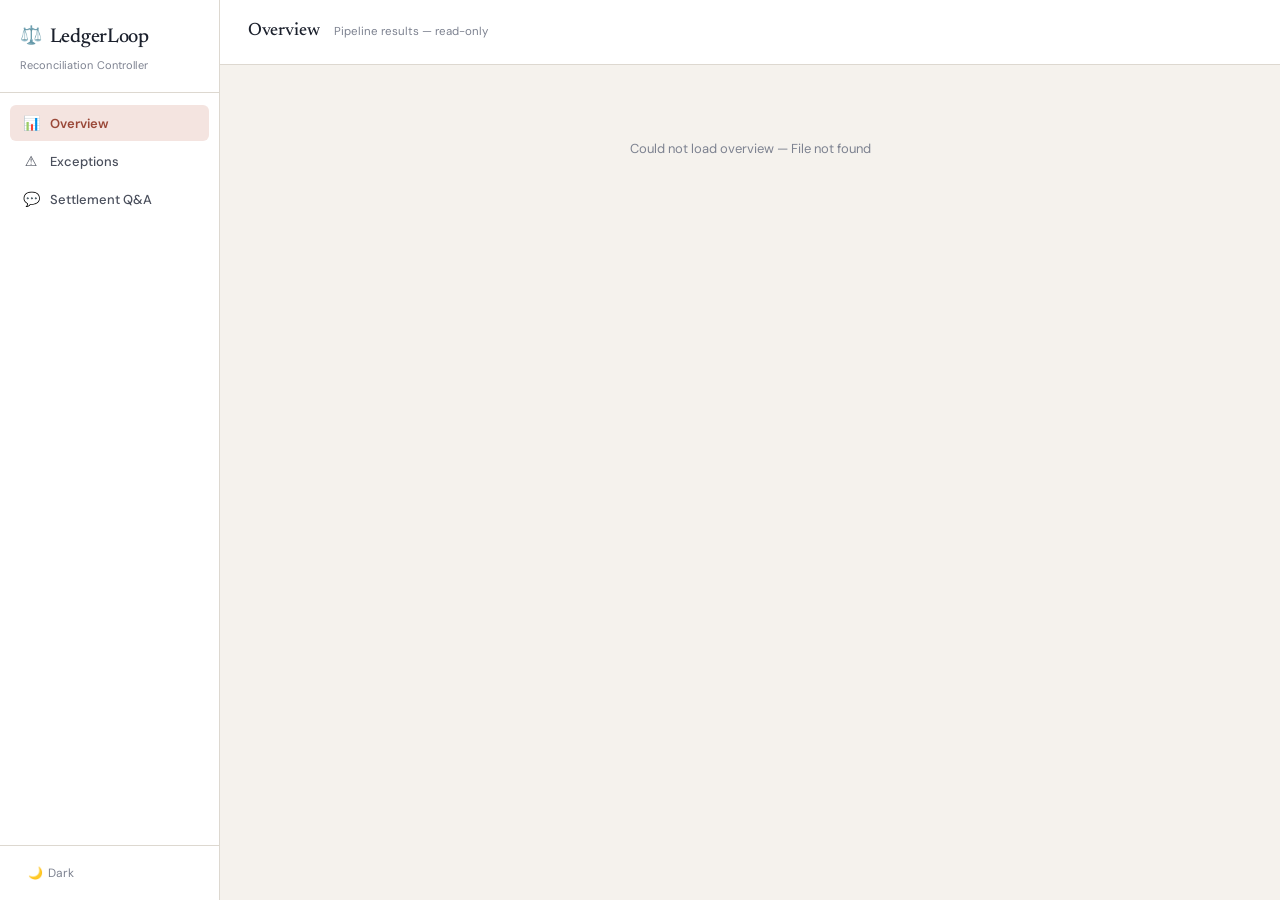
==== ui/index.html @ 97c6d2f8 "Add retryable Gemini adjudication workflow" ====
<!DOCTYPE html>
<html lang="en">
<head>
<meta charset="UTF-8">
<meta name="viewport" content="width=device-width, initial-scale=1.0">
<title>LedgerLoop</title>
<link rel="icon" href="data:image/svg+xml,<svg xmlns='http://www.w3.org/2000/svg' viewBox='0 0 100 100'><text y='.9em' font-size='90'>⚖️</text></svg>">
<link rel="preconnect" href="https://fonts.googleapis.com">
<link rel="preconnect" href="https://fonts.gstatic.com" crossorigin>
<link href="https://fonts.googleapis.com/css2?family=DM+Sans:ital,opsz,wght@0,9..40,400;0,9..40,500;0,9..40,600;0,9..40,700&family=Newsreader:ital,opsz,wght@0,6..72,400;0,6..72,500;0,6..72,600;1,6..72,400&family=JetBrains+Mono:wght@400;500&display=swap" rel="stylesheet">
<style>
/* ═══════════════════════════════════════════════════════════
   LedgerLoop — Design Tokens
   ═══════════════════════════════════════════════════════════ */

:root {
  --bg:          #F5F2ED;
  --bg-wash:     #EDEAE4;
  --surface:     #FFFFFF;
  --surface-2:   #F8F6F2;
  --surface-3:   #EFECE7;
  --border:      #DDD8D0;
  --border-l:    #C8C2B8;
  --text:        #1B202C;
  --text-2:      #4A4F5C;
  --text-3:      #7D8290;
  --text-4:      #A8ACB8;

  --accent:      #B85C4A;
  --accent-hover:#A34F3E;
  --accent-soft: #F4E4E0;
  --accent-text: #9A4838;

  --green:       #3D7A5F;
  --green-bg:    #E6F0EB;
  --green-text:  #2D5C46;

  --amber:       #A67C3D;
  --amber-bg:    #F5EDE0;
  --amber-text:  #7A5C2C;

  --red:         #B84A4A;
  --red-bg:      #F4E0E0;
  --red-text:    #8C3838;

  --mono-bg:     #F0EDE8;

  --shadow-xs:   0 1px 2px rgba(27,32,44,.04);
  --shadow-sm:   0 1px 3px rgba(27,32,44,.06), 0 1px 2px rgba(27,32,44,.04);
  --shadow:      0 2px 8px rgba(27,32,44,.06), 0 1px 3px rgba(27,32,44,.04);
  --shadow-md:   0 4px 16px rgba(27,32,44,.07), 0 2px 6px rgba(27,32,44,.04);
  --shadow-lg:   0 8px 32px rgba(27,32,44,.08), 0 4px 12px rgba(27,32,44,.04);

  --radius:      6px;
  --radius-lg:   10px;
  --radius-xl:   14px;
  --radius-pill: 100px;

  --font-body:   'DM Sans', system-ui, -apple-system, sans-serif;
  --font-display:'Newsreader', Georgia, 'Times New Roman', serif;
  --font-mono:   'JetBrains Mono', 'SF Mono', 'Fira Code', monospace;

  --sidebar-w:   220px;
}

/* ─── Dark theme ─────────────────────────────────────────── */
@media (prefers-color-scheme: dark) {
  :root:not([data-theme="light"]) {
    --bg:          #111318;
    --bg-wash:     #161820;
    --surface:     #1A1D26;
    --surface-2:   #1F222C;
    --surface-3:   #252834;
    --border:      #2C3040;
    --border-l:    #363A4C;
    --text:        #E4E2DE;
    --text-2:      #A0A4B0;
    --text-3:      #6A6E7C;
    --text-4:      #484C58;

    --accent:      #D4816E;
    --accent-hover:#C06E5C;
    --accent-soft: #2A1E1A;
    --accent-text: #E09888;

    --green:       #5EBA88;
    --green-bg:    #16241E;
    --green-text:  #7ACC9E;

    --amber:       #CDA055;
    --amber-bg:    #241E14;
    --amber-text:  #D4B06A;

    --red:         #D47070;
    --red-bg:      #281616;
    --red-text:    #E08888;

    --mono-bg:     #1E2028;

    --shadow-xs:   0 1px 2px rgba(0,0,0,.2);
    --shadow-sm:   0 1px 3px rgba(0,0,0,.25), 0 1px 2px rgba(0,0,0,.15);
    --shadow:      0 2px 8px rgba(0,0,0,.25), 0 1px 3px rgba(0,0,0,.15);
    --shadow-md:   0 4px 16px rgba(0,0,0,.3), 0 2px 6px rgba(0,0,0,.15);
    --shadow-lg:   0 8px 32px rgba(0,0,0,.35), 0 4px 12px rgba(0,0,0,.2);
  }
}
:root[data-theme="dark"] {
  --bg:          #111318;
  --bg-wash:     #161820;
  --surface:     #1A1D26;
  --surface-2:   #1F222C;
  --surface-3:   #252834;
  --border:      #2C3040;
  --border-l:    #363A4C;
  --text:        #E4E2DE;
  --text-2:      #A0A4B0;
  --text-3:      #6A6E7C;
  --text-4:      #484C58;

  --accent:      #D4816E;
  --accent-hover:#C06E5C;
  --accent-soft: #2A1E1A;
  --accent-text: #E09888;

  --green:       #5EBA88;
  --green-bg:    #16241E;
  --green-text:  #7ACC9E;

  --amber:       #CDA055;
  --amber-bg:    #241E14;
  --amber-text:  #D4B06A;

  --red:         #D47070;
  --red-bg:      #281616;
  --red-text:    #E08888;

  --mono-bg:     #1E2028;

  --shadow-xs:   0 1px 2px rgba(0,0,0,.2);
  --shadow-sm:   0 1px 3px rgba(0,0,0,.25), 0 1px 2px rgba(0,0,0,.15);
  --shadow:      0 2px 8px rgba(0,0,0,.25), 0 1px 3px rgba(0,0,0,.15);
  --shadow-md:   0 4px 16px rgba(0,0,0,.3), 0 2px 6px rgba(0,0,0,.15);
  --shadow-lg:   0 8px 32px rgba(0,0,0,.35), 0 4px 12px rgba(0,0,0,.2);
}

/* ═══════════════════════════════════════════════════════════
   Reset & Base
   ═══════════════════════════════════════════════════════════ */
*, *::before, *::after { box-sizing: border-box; margin: 0; padding: 0; }
body {
  background: var(--bg);
  color: var(--text);
  font-family: var(--font-body);
  font-size: 13.5px;
  line-height: 1.55;
  -webkit-font-smoothing: antialiased;
  -moz-osx-font-smoothing: grayscale;
}
h1, h2, h3, h4 { text-wrap: balance; font-weight: 600; }
a { color: var(--accent); text-decoration: none; }
a:hover { text-decoration: underline; }
button { cursor: pointer; font-family: inherit; border: none; background: none; }
code, pre, .mono { font-family: var(--font-mono); }

/* ═══════════════════════════════════════════════════════════
   Layout
   ═══════════════════════════════════════════════════════════ */
.app {
  display: flex;
  height: 100vh;
  overflow: hidden;
}

/* ─── Sidebar ────────────────────────────────────────────── */
.sidebar {
  width: var(--sidebar-w);
  background: var(--surface);
  border-right: 1px solid var(--border);
  display: flex;
  flex-direction: column;
  flex-shrink: 0;
}
.sidebar-head {
  padding: 22px 20px 18px;
  border-bottom: 1px solid var(--border);
}
.logo {
  font-family: var(--font-display);
  font-size: 20px;
  font-weight: 500;
  color: var(--text);
  letter-spacing: -0.3px;
  display: flex;
  align-items: center;
  gap: 8px;
}
.logo-icon {
  font-size: 18px;
  opacity: .85;
}
.sidebar-sub {
  font-size: 11px;
  color: var(--text-3);
  margin-top: 4px;
  letter-spacing: .01em;
}
.sidebar-nav {
  flex: 1;
  padding: 12px 10px;
  display: flex;
  flex-direction: column;
  gap: 2px;
}
.nav-item {
  display: flex;
  align-items: center;
  gap: 10px;
  padding: 9px 12px;
  font-size: 13px;
  font-weight: 500;
  color: var(--text-2);
  border-radius: var(--radius);
  transition: all .15s ease;
  width: 100%;
  text-align: left;
}
.nav-item:hover {
  background: var(--surface-2);
  color: var(--text);
}
.nav-item.active {
  background: var(--accent-soft);
  color: var(--accent-text);
  font-weight: 600;
}
.nav-icon {
  width: 18px;
  text-align: center;
  font-size: 14px;
  flex-shrink: 0;
}
.nav-label { flex: 1; }
.nav-badge {
  font-size: 10.5px;
  font-weight: 700;
  color: var(--accent);
  background: var(--accent-soft);
  padding: 1px 7px;
  border-radius: var(--radius-pill);
  min-width: 20px;
  text-align: center;
}
.sidebar-foot {
  padding: 14px 20px;
  border-top: 1px solid var(--border);
  display: flex;
  align-items: center;
  gap: 6px;
}
.theme-btn {
  font-size: 12px;
  color: var(--text-3);
  padding: 5px 8px;
  border-radius: var(--radius);
  transition: all .15s ease;
  display: flex;
  align-items: center;
  gap: 5px;
}
.theme-btn:hover { background: var(--surface-2); color: var(--text-2); }

/* ─── Main ───────────────────────────────────────────────── */
.main {
  flex: 1;
  display: flex;
  flex-direction: column;
  overflow: hidden;
  min-width: 0;
}
.main-head {
  padding: 18px 28px;
  border-bottom: 1px solid var(--border);
  background: var(--surface);
  display: flex;
  align-items: center;
  gap: 14px;
  flex-shrink: 0;
}
.main-head h1 {
  font-family: var(--font-display);
  font-size: 18px;
  font-weight: 500;
  color: var(--text);
}
.main-head .meta {
  font-size: 11.5px;
  color: var(--text-3);
}
.content {
  flex: 1;
  overflow-y: auto;
  padding: 24px 28px 60px;
  scroll-behavior: smooth;
}

/* ═══════════════════════════════════════════════════════════
   Panels
   ═══════════════════════════════════════════════════════════ */
.panel { display: none; }
.panel.active {
  display: flex;
  flex-direction: column;
  min-height: 0;
  flex: 1;
}

/* ═══════════════════════════════════════════════════════════
   KPI Row
   ═══════════════════════════════════════════════════════════ */
.kpi-row {
  display: grid;
  grid-template-columns: repeat(4, 1fr);
  gap: 14px;
  margin-bottom: 24px;
}
@media (max-width: 860px) {
  .kpi-row { grid-template-columns: repeat(2, 1fr); }
}
@media (max-width: 640px) {
  .kpi-row { grid-template-columns: 1fr; }
  .overview-2col { grid-template-columns: 1fr !important; }
}
.kpi {
  background: var(--surface);
  border-radius: var(--radius-lg);
  padding: 18px 20px 16px;
  box-shadow: var(--shadow-sm);
  position: relative;
  overflow: hidden;
  transition: box-shadow .2s ease;
}
.kpi:hover { box-shadow: var(--shadow); }
.kpi::before {
  content: '';
  position: absolute;
  top: 0;
  left: 0;
  right: 0;
  height: 3px;
  border-radius: var(--radius-lg) var(--radius-lg) 0 0;
}
.kpi.kpi-total::before  { background: var(--text-3); }
.kpi.kpi-match::before  { background: var(--green); }
.kpi.kpi-review::before { background: var(--amber); }
.kpi.kpi-unres::before  { background: var(--red); }
.kpi-label {
  font-size: 10.5px;
  font-weight: 600;
  text-transform: uppercase;
  letter-spacing: .06em;
  color: var(--text-3);
  margin-bottom: 6px;
}
.kpi-value {
  font-size: 30px;
  font-weight: 700;
  font-variant-numeric: tabular-nums;
  line-height: 1;
  letter-spacing: -0.5px;
  color: var(--text);
}
.kpi.kpi-match .kpi-value  { color: var(--green); }
.kpi.kpi-review .kpi-value { color: var(--amber); }
.kpi.kpi-unres .kpi-value  { color: var(--red); }
.kpi-sub {
  font-size: 11.5px;
  color: var(--text-3);
  margin-top: 5px;
}

/* ═══════════════════════════════════════════════════════════
   Summary Block
   ═══════════════════════════════════════════════════════════ */
.summary {
  background: var(--surface);
  border-radius: var(--radius-lg);
  padding: 18px 20px;
  font-size: 13px;
  line-height: 1.75;
  color: var(--text-2);
  margin-bottom: 24px;
  box-shadow: var(--shadow-sm);
}
.summary strong { color: var(--text); font-weight: 600; }

/* ═══════════════════════════════════════════════════════════
   Pipeline Flow
   ═══════════════════════════════════════════════════════════ */
.pipeline {
  display: grid;
  grid-template-columns: 1fr auto 1fr auto 1fr;
  gap: 0;
  margin-bottom: 24px;
  align-items: stretch;
}
@media (max-width: 860px) {
  .pipeline {
    grid-template-columns: 1fr;
    gap: 12px;
  }
  .pipeline-arrow { display: none; }
}
.pipe-tier {
  background: var(--surface);
  border-radius: var(--radius-lg);
  padding: 18px 20px;
  box-shadow: var(--shadow-sm);
  transition: box-shadow .2s ease;
}
.pipe-tier:hover { box-shadow: var(--shadow); }
.pipe-tier-head {
  display: flex;
  align-items: center;
  justify-content: space-between;
  margin-bottom: 12px;
}
.pipe-tier-name {
  font-family: var(--font-mono);
  font-size: 11px;
  font-weight: 500;
  color: var(--text-3);
  letter-spacing: .04em;
}
.pipe-tier-label {
  font-size: 11px;
  color: var(--text-4);
}
.pipe-metric {
  display: flex;
  justify-content: space-between;
  align-items: baseline;
  padding: 5px 0;
  border-bottom: 1px solid var(--border);
}
.pipe-metric:last-child { border-bottom: none; }
.pipe-metric .mk {
  font-size: 11.5px;
  color: var(--text-3);
}
.pipe-metric .mv {
  font-size: 13px;
  font-weight: 600;
  font-variant-numeric: tabular-nums;
  color: var(--text);
}
.pipe-metric .mv.highlight { color: var(--green); }
.pipe-metric .mv.dim { color: var(--text-3); }
.pipeline-arrow {
  display: flex;
  align-items: center;
  justify-content: center;
  padding: 0 6px;
  color: var(--text-4);
  font-size: 16px;
}

/* ─── LLM Activity Card ─────────────────────────────────── */
.llm-card {
  background: var(--surface);
  border-radius: var(--radius-lg);
  box-shadow: var(--shadow-sm);
  margin-bottom: 14px;
  overflow: hidden;
  border-left: 3px solid var(--accent);
}
.llm-card-head {
  padding: 14px 18px 12px;
  border-bottom: 1px solid var(--border);
  display: flex;
  align-items: center;
  gap: 10px;
}
.llm-card-head h3 {
  font-size: 12.5px;
  font-weight: 600;
  color: var(--text);
}
.llm-stats {
  display: grid;
  grid-template-columns: repeat(3, 1fr);
  gap: 0;
}
.llm-stat {
  padding: 14px 18px;
  border-right: 1px solid var(--border);
}
.llm-stat:last-child { border-right: none; }
.llm-stat .ls-label {
  font-size: 10.5px;
  font-weight: 600;
  text-transform: uppercase;
  letter-spacing: .06em;
  color: var(--text-3);
  margin-bottom: 4px;
}
.llm-stat .ls-value {
  font-size: 22px;
  font-weight: 700;
  font-variant-numeric: tabular-nums;
  line-height: 1;
  color: var(--text);
}
.llm-stat .ls-sub {
  font-size: 11px;
  color: var(--text-3);
  margin-top: 3px;
}
.llm-stat.ls-accent .ls-value { color: var(--accent); }
.llm-stat.ls-green .ls-value { color: var(--green); }
.llm-stat.ls-red .ls-value { color: var(--red); }
.llm-txns {
  padding: 12px 18px;
  border-top: 1px solid var(--border);
  display: flex;
  align-items: center;
  gap: 8px;
  flex-wrap: wrap;
}
.llm-txns .lt-label {
  font-size: 11px;
  color: var(--text-3);
  margin-right: 2px;
}
.llm-txn-id {
  font-family: var(--font-mono);
  font-size: 11px;
  font-weight: 500;
  color: var(--accent-text);
  background: var(--accent-soft);
  padding: 2px 8px;
  border-radius: var(--radius-pill);
}

/* ═══════════════════════════════════════════════════════════
   Card
   ═══════════════════════════════════════════════════════════ */
.card {
  background: var(--surface);
  border-radius: var(--radius-lg);
  box-shadow: var(--shadow-sm);
  margin-bottom: 14px;
  overflow: hidden;
  transition: box-shadow .2s ease;
}
.card:hover { box-shadow: var(--shadow); }
.card-head {
  padding: 14px 18px 12px;
  border-bottom: 1px solid var(--border);
  display: flex;
  align-items: center;
  gap: 10px;
}
.card-head h3 {
  font-size: 12.5px;
  font-weight: 600;
  color: var(--text);
}
.card-body { padding: 16px 18px; }

/* ═══════════════════════════════════════════════════════════
   Table
   ═══════════════════════════════════════════════════════════ */
.x-table {
  width: 100%;
  border-collapse: collapse;
}
.x-table th {
  font-size: 10.5px;
  font-weight: 600;
  text-transform: uppercase;
  letter-spacing: .06em;
  color: var(--text-3);
  text-align: left;
  padding: 9px 14px;
  border-bottom: 1px solid var(--border);
  background: var(--surface-2);
}
.x-table td {
  font-size: 12.5px;
  padding: 10px 14px;
  border-bottom: 1px solid var(--border);
  color: var(--text-2);
  vertical-align: middle;
}
.x-table tbody tr {
  cursor: pointer;
  transition: background .1s ease;
}
.x-table tbody tr:hover { background: var(--accent-soft); }
.x-table tbody tr.selected {
  background: var(--accent-soft);
  box-shadow: inset 3px 0 0 var(--accent);
}
.x-table td:first-child {
  font-family: var(--font-mono);
  font-weight: 500;
  font-size: 12px;
  color: var(--text);
}
.x-table .empty {
  padding: 44px 20px;
  text-align: center;
  color: var(--text-3);
  font-size: 13px;
  font-style: italic;
}

/* ═══════════════════════════════════════════════════════════
   Chips / Badges
   ═══════════════════════════════════════════════════════════ */
.chip {
  display: inline-flex;
  align-items: center;
  font-size: 11px;
  font-weight: 600;
  letter-spacing: .02em;
  padding: 2px 9px;
  border-radius: var(--radius-pill);
  line-height: 1.5;
  white-space: nowrap;
}
.chip-match     { background: var(--green-bg);  color: var(--green-text); }
.chip-review    { background: var(--amber-bg);  color: var(--amber-text); }
.chip-unresolved{ background: var(--red-bg);    color: var(--red-text); }
.chip-tier      { background: var(--surface-3); color: var(--text-3); font-family: var(--font-mono); font-size: 10.5px; }
.chip-neutral   { background: var(--surface-3); color: var(--text-3); }
.chip-yes       { background: var(--green-bg);  color: var(--green-text); }
.chip-no        { background: var(--surface-3); color: var(--text-4); }

/* ═══════════════════════════════════════════════════════════
   Filter Bar
   ═══════════════════════════════════════════════════════════ */
.filter-bar {
  display: flex;
  gap: 6px;
  margin-bottom: 14px;
  flex-wrap: wrap;
}
.filter-btn {
  padding: 6px 14px;
  border: 1px solid var(--border);
  border-radius: var(--radius-pill);
  font-size: 12px;
  font-weight: 500;
  background: var(--surface);
  color: var(--text-2);
  transition: all .15s ease;
}
.filter-btn:hover {
  border-color: var(--accent);
  color: var(--accent);
}
.filter-btn.active {
  background: var(--accent);
  color: #fff;
  border-color: var(--accent);
}

/* ═══════════════════════════════════════════════════════════
   Exceptions Split Layout
   ═══════════════════════════════════════════════════════════ */
.exc-split {
  display: grid;
  grid-template-columns: minmax(320px, 1fr) minmax(360px, 1.5fr);
  gap: 18px;
  align-items: start;
}
@media (max-width: 920px) {
  .exc-split { grid-template-columns: 1fr; }
}

/* ─── Detail Panel ───────────────────────────────────────── */
.detail-card {
  background: var(--surface);
  border-radius: var(--radius-lg);
  box-shadow: var(--shadow-sm);
  overflow: hidden;
}
.detail-head {
  padding: 16px 20px;
  border-bottom: 1px solid var(--border);
  display: flex;
  align-items: center;
  gap: 10px;
  flex-wrap: wrap;
}
.detail-tid {
  font-family: var(--font-mono);
  font-size: 14px;
  font-weight: 500;
  color: var(--text);
}
.detail-body { padding: 20px; }
.detail-grid {
  display: grid;
  grid-template-columns: 1fr 1fr;
  gap: 0 24px;
  margin-bottom: 18px;
}
@media (max-width: 600px) {
  .detail-grid { grid-template-columns: 1fr; }
}
.detail-field {
  padding: 8px 0;
  border-bottom: 1px solid var(--border);
}
.detail-field:last-child { border-bottom: none; }
.df-label {
  font-size: 10.5px;
  font-weight: 600;
  text-transform: uppercase;
  letter-spacing: .06em;
  color: var(--text-3);
  margin-bottom: 3px;
}
.df-value {
  font-size: 13px;
  color: var(--text);
  word-break: break-word;
}
.df-value.mono {
  font-family: var(--font-mono);
  font-size: 12px;
  background: var(--mono-bg);
  padding: 3px 8px;
  border-radius: 4px;
  display: inline-block;
}
.retry-btn {
  margin-left: auto;
  padding: 7px 12px;
  border: 1px solid var(--accent);
  border-radius: var(--radius);
  background: var(--accent);
  color: #fff;
  font-size: 12px;
  font-weight: 600;
}
.retry-btn:disabled { opacity: .55; cursor: default; }

/* ─── Evidence Block ─────────────────────────────────────── */
.evidence-block {
  background: var(--surface-2);
  border-radius: var(--radius);
  padding: 14px 16px;
  margin-top: 14px;
}
.evidence-block h4 {
  font-size: 10.5px;
  font-weight: 600;
  text-transform: uppercase;
  letter-spacing: .06em;
  color: var(--text-3);
  margin-bottom: 8px;
}
.ev-row {
  display: flex;
  justify-content: space-between;
  align-items: baseline;
  padding: 4px 0;
  font-size: 12px;
  border-bottom: 1px solid var(--border);
}
.ev-row:last-child { border-bottom: none; }
.ev-row .ek {
  color: var(--text-3);
  font-family: var(--font-mono);
  font-size: 11px;
  min-width: 140px;
  flex-shrink: 0;
}
.ev-row .ev {
  color: var(--text);
  text-align: right;
  font-family: var(--font-mono);
  font-size: 11px;
  word-break: break-all;
}

/* ═══════════════════════════════════════════════════════════
   Q&A Panel
   ═══════════════════════════════════════════════════════════ */
.qa-wrap {
  max-width: 720px;
}
.qa-input-card {
  background: var(--surface);
  border-radius: var(--radius-lg);
  box-shadow: var(--shadow);
  overflow: hidden;
  margin-bottom: 18px;
}
.qa-input-head {
  padding: 14px 18px 12px;
  border-bottom: 1px solid var(--border);
}
.qa-input-head h3 {
  font-size: 12.5px;
  font-weight: 600;
  color: var(--text);
}
.qa-input-row {
  display: flex;
  gap: 8px;
  padding: 14px 18px;
  border-bottom: 1px solid var(--border);
}
.qa-field {
  flex: 1;
  padding: 10px 14px;
  border: 1px solid var(--border);
  border-radius: var(--radius);
  font-family: var(--font-body);
  font-size: 13px;
  background: var(--bg);
  color: var(--text);
  outline: none;
  transition: border-color .15s ease, box-shadow .15s ease;
}
.qa-field:focus {
  border-color: var(--accent);
  box-shadow: 0 0 0 3px var(--accent-soft);
}
.qa-field::placeholder { color: var(--text-4); }
.qa-send {
  padding: 10px 20px;
  border-radius: var(--radius);
  font-size: 13px;
  font-weight: 600;
  background: var(--accent);
  color: #fff;
  transition: background .15s ease;
  white-space: nowrap;
}
.qa-send:hover { background: var(--accent-hover); }
.qa-send:disabled { opacity: .45; cursor: default; }
.qa-chips {
  padding: 10px 18px 14px;
  display: flex;
  gap: 6px;
  flex-wrap: wrap;
}
.qa-chips .ch-label {
  font-size: 11px;
  color: var(--text-4);
  line-height: 26px;
  margin-right: 2px;
}
.qa-chip {
  padding: 4px 12px;
  border: 1px solid var(--border);
  border-radius: var(--radius-pill);
  font-size: 11.5px;
  font-weight: 500;
  background: var(--surface-2);
  color: var(--text-2);
  transition: all .15s ease;
  line-height: 1.5;
}
.qa-chip:hover {
  border-color: var(--accent);
  color: var(--accent);
  background: var(--accent-soft);
}

/* ─── Q&A History ────────────────────────────────────────── */
.qa-history { display: flex; flex-direction: column; gap: 2px; }
.qa-ex {
  background: var(--surface);
  border-radius: var(--radius-lg);
  box-shadow: var(--shadow-sm);
  overflow: hidden;
}
.qa-ex-q {
  padding: 14px 18px;
  border-bottom: 1px solid var(--border);
  font-size: 13px;
  font-weight: 500;
  color: var(--text);
  display: flex;
  align-items: flex-start;
  gap: 10px;
}
.qa-q-mark {
  font-size: 10px;
  font-weight: 700;
  color: var(--accent);
  background: var(--accent-soft);
  border-radius: 4px;
  padding: 2px 6px;
  flex-shrink: 0;
  margin-top: 1px;
  letter-spacing: .04em;
}
.qa-ex-meta {
  padding: 10px 18px 0;
  display: flex;
  gap: 6px;
  flex-wrap: wrap;
}
.qa-ex-a {
  padding: 10px 18px 14px;
  font-family: var(--font-mono);
  font-size: 12px;
  line-height: 1.8;
  white-space: pre-wrap;
  word-break: break-word;
  color: var(--text-2);
}

/* ═══════════════════════════════════════════════════════════
   Loading / Empty States
   ═══════════════════════════════════════════════════════════ */
.loading {
  display: flex;
  align-items: center;
  justify-content: center;
  padding: 60px 20px;
  color: var(--text-3);
  font-size: 13px;
  gap: 10px;
}
.loading::before {
  content: "";
  width: 16px;
  height: 16px;
  border: 2px solid var(--border);
  border-top-color: var(--accent);
  border-radius: 50%;
  animation: spin .7s linear infinite;
}
@keyframes spin { to { transform: rotate(360deg); } }
.empty-msg {
  padding: 50px 20px;
  text-align: center;
  color: var(--text-3);
  font-size: 13px;
}

/* ═══════════════════════════════════════════════════════════
   Responsive
   ═══════════════════════════════════════════════════════════ */
@media (max-width: 700px) {
  .sidebar { display: none; }
  .content { padding: 18px 16px 40px; }
  .main-head { padding: 14px 16px; }
}

/* ═══════════════════════════════════════════════════════════
   Scrollbar (subtle)
   ═══════════════════════════════════════════════════════════ */
.content::-webkit-scrollbar { width: 6px; }
.content::-webkit-scrollbar-track { background: transparent; }
.content::-webkit-scrollbar-thumb { background: var(--border-l); border-radius: 3px; }
.content::-webkit-scrollbar-thumb:hover { background: var(--text-4); }

/* ═══════════════════════════════════════════════════════════
   Focus visible
   ═══════════════════════════════════════════════════════════ */
:focus-visible {
  outline: 2px solid var(--accent);
  outline-offset: 2px;
}
@media (prefers-reduced-motion: reduce) {
  *, *::before, *::after { animation-duration: 0.01ms !important; transition-duration: 0.01ms !important; }
}
</style>
</head>
<body>
<div class="app">

  <!-- ── Sidebar ──────────────────────────────────────────── -->
  <aside class="sidebar">
    <div class="sidebar-head">
      <div class="logo"><span class="logo-icon">⚖️</span> LedgerLoop</div>
      <div class="sidebar-sub">Reconciliation Controller</div>
    </div>
    <nav class="sidebar-nav" id="nav">
      <button class="nav-item active" data-panel="overview">
        <span class="nav-icon">📊</span>
        <span class="nav-label">Overview</span>
      </button>
      <button class="nav-item" data-panel="exceptions">
        <span class="nav-icon">⚠️</span>
        <span class="nav-label">Exceptions</span>
        <span class="nav-badge" id="exc-badge" style="display:none">0</span>
      </button>
      <button class="nav-item" data-panel="qa">
        <span class="nav-icon">💬</span>
        <span class="nav-label">Settlement Q&A</span>
      </button>
    </nav>
    <div class="sidebar-foot">
      <button class="theme-btn" id="theme-toggle" title="Toggle theme">
        <span id="theme-icon">🌙</span>
        <span id="theme-label">Dark</span>
      </button>
    </div>
  </aside>

  <!-- ── Main ─────────────────────────────────────────────── -->
  <div class="main">

    <!-- Overview -->
    <div class="panel active" id="panel-overview">
      <div class="main-head">
        <h1>Overview</h1>
        <div class="meta">Pipeline results — read-only</div>
      </div>
      <div class="content" id="overview-content">
        <div class="loading">Running pipeline…</div>
      </div>
    </div>

    <!-- Exceptions -->
    <div class="panel" id="panel-exceptions">
      <div class="main-head">
        <h1>Exception Queue</h1>
        <div class="meta">Transactions requiring attention</div>
      </div>
      <div class="content" id="exceptions-content">
        <div class="loading">Loading exceptions…</div>
      </div>
    </div>

    <!-- Q&A -->
    <div class="panel" id="panel-qa">
      <div class="main-head">
        <h1>Settlement Q&A</h1>
        <div class="meta">Ask about any reconciled transaction</div>
      </div>
      <div class="content" id="qa-content"></div>
    </div>

  </div>
</div>

<script>
/* ═══════════════════════════════════════════════════════════
   LedgerLoop Controller UI
   ═══════════════════════════════════════════════════════════ */
(function () {
"use strict";

const API = "";
let _overview = null;
let _exceptions = null;
let _selected = null;
let _qaInited = false;
let _qaHist = [];

/* ── Helpers ─────────────────────────────────────────────── */

function esc(s) {
  if (s == null) return "";
  return String(s).replace(/&/g,"&amp;").replace(/</g,"&lt;").replace(/>/g,"&gt;").replace(/"/g,"&quot;");
}

function chip(status) {
  const m = {
    MATCH: "match", MATCHED: "match", PARTIAL_MATCH: "match",
    HUMAN_REVIEW: "review", AI_RETRY_REQUIRED: "review",
    UNRESOLVED: "unresolved", UNRESOLVED_FOR_TIER_1: "unresolved"
  };
  const c = m[status] || "neutral";
  return `<span class="chip chip-${c}">${esc(status)}</span>`;
}

function tierChip(t) {
  return `<span class="chip chip-tier">${esc(t)}</span>`;
}

function llmChip(v) {
  return v ? `<span class="chip chip-yes">Yes</span>` : `<span class="chip chip-no">No</span>`;
}

/* ── Theme ───────────────────────────────────────────────── */

function initTheme() {
  const saved = localStorage.getItem("ll-theme");
  if (saved) document.documentElement.setAttribute("data-theme", saved);
  updateThemeBtn();
}

function toggleTheme() {
  const cur = document.documentElement.getAttribute("data-theme");
  let next;
  if (cur === "dark") next = "light";
  else if (cur === "light") next = "";
  else next = "dark";
  if (next) document.documentElement.setAttribute("data-theme", next);
  else document.documentElement.removeAttribute("data-theme");
  localStorage.setItem("ll-theme", next);
  updateThemeBtn();
}

function updateThemeBtn() {
  const cur = document.documentElement.getAttribute("data-theme");
  const dark = cur === "dark" || (!cur && window.matchMedia("(prefers-color-scheme: dark)").matches);
  document.getElementById("theme-icon").textContent = dark ? "☀️" : "🌙";
  document.getElementById("theme-label").textContent = dark ? "Light" : "Dark";
}

document.getElementById("theme-toggle").addEventListener("click", toggleTheme);
initTheme();

/* ── Navigation ──────────────────────────────────────────── */

document.getElementById("nav").addEventListener("click", function (e) {
  const btn = e.target.closest(".nav-item");
  if (!btn) return;
  const pid = "panel-" + btn.dataset.panel;
  document.querySelectorAll(".nav-item").forEach(n => n.classList.remove("active"));
  btn.classList.add("active");
  document.querySelectorAll(".panel").forEach(p => p.classList.remove("active"));
  document.getElementById(pid).classList.add("active");
  if (pid === "panel-overview" && !_overview) loadOverview();
  if (pid === "panel-exceptions" && !_exceptions) loadExceptions();
  if (pid === "panel-qa" && !_qaInited) initQA();
});

/* ═══════════════════════════════════════════════════════════
   Overview
   ═══════════════════════════════════════════════════════════ */

async function loadOverview() {
  const el = document.getElementById("overview-content");
  try {
    const res = await fetch(API + "/api/overview");
    if (!res.ok) throw new Error(res.statusText);
    _overview = await res.json();
  } catch (err) {
    el.innerHTML = `<div class="empty-msg">Could not load overview — ${esc(err.message)}</div>`;
    return;
  }
  renderOverview();
}

function renderOverview() {
  const d = _overview;
  const el = document.getElementById("overview-content");
  const sc = d.status_counts || {};
  const hr  = sc.HUMAN_REVIEW || 0;
  const unr = sc.UNRESOLVED || 0;
  const mt  = sc.MATCH || sc.MATCHED || 0;
  const prt = sc.PARTIAL_MATCH || 0;
  const uft = sc.UNRESOLVED_FOR_TIER_1 || 0;
  const total = d.total_transactions;

  // nav badge
  const badgeCount = hr + unr;
  const badge = document.getElementById("exc-badge");
  if (badgeCount > 0) {
    badge.textContent = badgeCount;
    badge.style.display = "";
  } else {
    badge.style.display = "none";
  }

  const pct = v => total ? Math.round(v / total * 100) : 0;

  el.innerHTML = `
    <!-- KPIs -->
    <div class="kpi-row">
      <div class="kpi kpi-total">
        <div class="kpi-label">Transactions</div>
        <div class="kpi-value">${total}</div>
        <div class="kpi-sub">across all sources</div>
      </div>
      <div class="kpi kpi-match">
        <div class="kpi-label">Matched</div>
        <div class="kpi-value">${mt}</div>
        <div class="kpi-sub">${pct(mt)}% reconciled</div>
      </div>
      <div class="kpi kpi-review">
        <div class="kpi-label">Human Review</div>
        <div class="kpi-value">${hr}</div>
        <div class="kpi-sub">needs investigation</div>
      </div>
      <div class="kpi kpi-unres">
        <div class="kpi-label">Unresolved</div>
        <div class="kpi-value">${unr}</div>
        <div class="kpi-sub">no usable evidence</div>
      </div>
    </div>

    <!-- Summary -->
    <div class="summary">
      <strong>${total}</strong> logical transactions processed through the 3-tier pipeline.
      <strong>${mt}</strong> matched (${pct(mt)}%).
      <strong>${hr}</strong> flagged for human review.
      <strong>${unr}</strong> unresolved.
      ${prt > 0 ? `<strong>${prt}</strong> partial matches at Tier 1.` : ""}
      ${uft > 0 ? `<strong>${uft}</strong> unresolved at Tier 1.` : ""}
      ${d.llm_calls_made > 0
        ? `Gemini consulted ${d.llm_calls_made} time${d.llm_calls_made > 1 ? "s" : ""} — ${d.llm_recommendations_validated} accepted, ${d.llm_recommendations_rejected} overridden.`
        : "Gemini was not consulted."}
    </div>

    <!-- Pipeline Flow -->
    <div class="pipeline">
      <div class="pipe-tier">
        <div class="pipe-tier-head">
          <span class="pipe-tier-name">TIER 1</span>
          <span class="pipe-tier-label">Exact match</span>
        </div>
        <div class="pipe-metric"><span class="mk">Input</span><span class="mv">${d.tier1_summary.total_logical_transactions}</span></div>
        <div class="pipe-metric"><span class="mk">Matched</span><span class="mv highlight">${d.tier1_summary.matched_count}</span></div>
        <div class="pipe-metric"><span class="mk">Partial</span><span class="mv dim">${d.tier1_summary.partial_match_count}</span></div>
        <div class="pipe-metric"><span class="mk">Residue</span><span class="mv">${d.tier1_summary.total_logical_transactions - d.tier1_summary.matched_count}</span></div>
      </div>
      <div class="pipeline-arrow">→</div>
      <div class="pipe-tier">
        <div class="pipe-tier-head">
          <span class="pipe-tier-name">TIER 2</span>
          <span class="pipe-tier-label">Tolerance / fuzzy</span>
        </div>
        <div class="pipe-metric"><span class="mk">Input</span><span class="mv">${d.tier2_summary.total_residue_evaluated}</span></div>
        <div class="pipe-metric"><span class="mk">Matched</span><span class="mv highlight">${d.tier2_summary.matched_count}</span></div>
        <div class="pipe-metric"><span class="mk">Residue</span><span class="mv">${d.tier2_summary.unresolved_count}</span></div>
      </div>
      <div class="pipeline-arrow">→</div>
      <div class="pipe-tier">
        <div class="pipe-tier-head">
          <span class="pipe-tier-name">TIER 3</span>
          <span class="pipe-tier-label">LLM-assisted</span>
        </div>
        <div class="pipe-metric"><span class="mk">Input</span><span class="mv">${d.tier3_summary.total_residue_evaluated}</span></div>
        <div class="pipe-metric"><span class="mk">Matched</span><span class="mv highlight">${d.tier3_summary.match_count}</span></div>
        <div class="pipe-metric"><span class="mk">Human review</span><span class="mv">${d.tier3_summary.human_review_count}</span></div>
        <div class="pipe-metric"><span class="mk">Unresolved</span><span class="mv">${d.tier3_summary.unresolved_count}</span></div>
        ${d.llm_calls_made > 0 ? `<div class="pipe-metric"><span class="mk">LLM calls</span><span class="mv" style="color:var(--accent)">${d.llm_calls_made}</span></div>` : ""}
      </div>
    </div>

    <!-- LLM Activity -->
    ${d.llm_calls_made > 0 ? `
    <div class="llm-card">
      <div class="llm-card-head">
        <h3>🤖 Gemini LLM Activity</h3>
        <span class="chip chip-tier">Tier 3</span>
      </div>
      <div class="llm-stats">
        <div class="llm-stat ls-accent">
          <div class="ls-label">Calls Made</div>
          <div class="ls-value">${d.llm_calls_made}</div>
          <div class="ls-sub">split-settlement adjudications</div>
        </div>
        <div class="llm-stat ls-green">
          <div class="ls-label">Accepted</div>
          <div class="ls-value">${d.llm_recommendations_validated}</div>
          <div class="ls-sub">recommendations validated</div>
        </div>
        <div class="llm-stat ls-red">
          <div class="ls-label">Rejected</div>
          <div class="ls-value">${d.llm_recommendations_rejected}</div>
          <div class="ls-sub">overridden by validator</div>
        </div>
      </div>
      <div class="llm-txns">
        <span class="lt-label">LLM-consulted:</span>
        ${Object.entries(d.rule_counts).filter(([k]) => k.includes("LLM") || k.includes("SPLIT")).map(([k,v]) =>
          `<span class="chip chip-tier">${esc(k)} (${v})</span>`
        ).join("")}
        <span class="chip chip-review">PAY109 — HUMAN_REVIEW</span>
      </div>
    </div>` : `
    <div class="llm-card" style="border-left-color:var(--text-4)">
      <div class="llm-card-head">
        <h3>🤖 Gemini LLM Activity</h3>
      </div>
      <div style="padding:14px 18px;color:var(--text-3);font-size:13px">
        Gemini was not consulted — no GEMINI_API_KEY was set when the pipeline ran.
        Set the key and restart the server to enable LLM-assisted matching.
      </div>
    </div>`}

    <!-- Two-col: Status + Tier -->
    <div class="overview-2col" style="display:grid;grid-template-columns:1fr 1fr;gap:14px;margin-bottom:14px">
      <div class="card" style="margin-bottom:0">
        <div class="card-head"><h3>By Status</h3></div>
        <div class="card-body" style="padding:0">
          <table class="x-table">
            <thead><tr><th>Status</th><th>Count</th><th>Share</th></tr></thead>
            <tbody>${Object.entries(sc).map(([k,v]) => `
              <tr>
                <td>${chip(k)}</td>
                <td style="font-variant-numeric:tabular-nums;font-weight:600">${v}</td>
                <td style="color:var(--text-3)">${pct(v)}%</td>
              </tr>`).join("")}
            </tbody>
          </table>
        </div>
      </div>
      <div class="card" style="margin-bottom:0">
        <div class="card-head"><h3>By Tier</h3></div>
        <div class="card-body" style="padding:0">
          <table class="x-table">
            <thead><tr><th>Tier</th><th>Transactions</th></tr></thead>
            <tbody>${Object.entries(d.tier_counts).map(([k,v]) => `
              <tr>
                <td>${tierChip(k)}</td>
                <td style="font-variant-numeric:tabular-nums;font-weight:600">${v}</td>
              </tr>`).join("")}
            </tbody>
          </table>
        </div>
      </div>
    </div>

    <!-- Rules -->
    <div class="card">
      <div class="card-head"><h3>Resolution Rules</h3></div>
      <div class="card-body" style="padding:0">
        <table class="x-table">
          <thead><tr><th>Rule</th><th>Count</th></tr></thead>
          <tbody>${Object.entries(d.rule_counts).sort((a,b) => b[1]-a[1]).map(([k,v]) => `
            <tr>
              <td style="font-family:var(--font-mono);font-size:12px">${esc(k)}</td>
              <td style="font-variant-numeric:tabular-nums;font-weight:600">${v}</td>
            </tr>`).join("")}
          </tbody>
        </table>
      </div>
    </div>
  `;
}

/* ═══════════════════════════════════════════════════════════
   Exceptions
   ═══════════════════════════════════════════════════════════ */

async function loadExceptions() {
  const el = document.getElementById("exceptions-content");
  try {
    const res = await fetch(API + "/api/exceptions");
    if (!res.ok) throw new Error(res.statusText);
    _exceptions = await res.json();
  } catch (err) {
    el.innerHTML = `<div class="empty-msg">Could not load exceptions — ${esc(err.message)}</div>`;
    return;
  }
  _selected = null;
  renderExceptions("ALL");
}

function renderExceptions(filter) {
  if (!_exceptions) return;
  const el = document.getElementById("exceptions-content");
  let items = _exceptions.exceptions || [];
  if (filter === "HUMAN_REVIEW") items = items.filter(e => e.status === "HUMAN_REVIEW");
  if (filter === "UNRESOLVED")   items = items.filter(e => e.status === "UNRESOLVED");

  el.innerHTML = `
    <div class="filter-bar">
      <button class="filter-btn ${filter === "ALL" ? "active" : ""}" data-filter="ALL">All</button>
      <button class="filter-btn ${filter === "HUMAN_REVIEW" ? "active" : ""}" data-filter="HUMAN_REVIEW">Human Review</button>
      <button class="filter-btn ${filter === "UNRESOLVED" ? "active" : ""}" data-filter="UNRESOLVED">Unresolved</button>
    </div>
    <div class="exc-split">
      <div>
        <div class="card" style="margin-bottom:0">
          <div class="card-head"><h3>${items.length} exception${items.length !== 1 ? "s" : ""}</h3></div>
          <div class="card-body" style="padding:0">
            <table class="x-table">
              <thead><tr><th>Transaction</th><th>Status</th><th>Rule</th></tr></thead>
              <tbody>
              ${items.length === 0
                ? `<tr><td colspan="3" class="empty">No exceptions in this category</td></tr>`
                : items.map(e => `
                  <tr data-tid="${esc(e.transaction_id)}" class="${_selected === e.transaction_id ? "selected" : ""}">
                    <td>${esc(e.transaction_id)} ${e.llm_consulted ? '<span class="chip chip-tier" style="margin-left:4px">LLM</span>' : ""}</td>
                    <td>${chip(e.status)}</td>
                    <td style="font-size:11px;color:var(--text-3)">${esc(e.rule || "—")}</td>
                  </tr>`).join("")}
              </tbody>
            </table>
          </div>
        </div>
      </div>
      <div id="exc-detail">
        ${_selected ? "" : `<div class="empty-msg" style="padding:50px 20px">Select a transaction to view details</div>`}
      </div>
    </div>
  `;

  // Row clicks
  el.querySelectorAll(".x-table tbody tr[data-tid]").forEach(tr => {
    tr.addEventListener("click", () => {
      _selected = tr.dataset.tid;
      renderExceptions(filter);
      loadDetail(_selected);
    });
  });

  // Filter clicks
  el.querySelectorAll(".filter-btn").forEach(btn => {
    btn.addEventListener("click", () => renderExceptions(btn.dataset.filter));
  });

  if (_selected) loadDetail(_selected);
}

async function loadDetail(tid) {
  const box = document.getElementById("exc-detail");
  if (!box) return;
  box.innerHTML = `<div class="loading" style="padding:30px">Loading ${esc(tid)}…</div>`;
  try {
    const res = await fetch(API + "/api/transaction/" + encodeURIComponent(tid));
    if (!res.ok) {
      const err = await res.json().catch(() => ({}));
      box.innerHTML = `<div class="empty-msg">${esc(err.error || "Not found")}</div>`;
      return;
    }
    box.innerHTML = renderDetail(await res.json());
    const retry = box.querySelector("[data-retry-llm]");
    if (retry) {
      retry.addEventListener("click", () => retryGemini(tid, retry));
    }
  } catch (err) {
    box.innerHTML = `<div class="empty-msg">${esc(err.message)}</div>`;
  }
}

async function retryGemini(tid, button) {
  button.disabled = true;
  button.textContent = "Retrying Gemini...";
  try {
    const res = await fetch(API + "/api/transaction/" + encodeURIComponent(tid) + "/retry-llm", {
      method: "POST",
      headers: {"Content-Type": "application/json"},
    });
    const data = await res.json();
    if (res.status === 503) {
      document.getElementById("exc-detail").innerHTML = renderDetail(data);
      const retry = document.querySelector("[data-retry-llm]");
      if (retry) retry.addEventListener("click", () => retryGemini(tid, retry));
      return;
    }
    if (!res.ok) throw new Error(data.error || "Retry failed");
    _exceptions = null;
    await loadExceptions();
  } catch (err) {
    button.disabled = false;
    button.textContent = "Retry Gemini";
    window.alert(err.message);
  }
}

function renderDetail(d) {
  const ev = d.evidence || {};
  const mr = d.matched_records || {};
  const evEntries = Object.entries(ev).filter(([,v]) => v !== null && v !== undefined);
  const gw = mr.gateway || "—";
  const bn = mr.bank || "—";
  const lg = mr.ledger || "—";

  let llmBlock = "";
  if (d.llm_consulted !== undefined) {
    const rec = d.llm_recommendation;
    llmBlock = `
      <div class="detail-field"><div class="df-label">LLM Consulted</div><div class="df-value">${llmChip(d.llm_consulted)}</div></div>
      ${d.confidence !== null && d.confidence !== undefined ? `<div class="detail-field"><div class="df-label">Confidence</div><div class="df-value">${esc(d.confidence)}</div></div>` : ""}
      ${rec ? `<div class="detail-field"><div class="df-label">LLM Recommendation</div>
        <div class="df-value mono">${esc(rec.decision || "—")} — bank IDs: ${esc(JSON.stringify(rec.bank_row_ids || []))}</div>
      </div>` : ""}`;
  }

  return `
    <div class="detail-card">
      <div class="detail-head">
        <span class="detail-tid">${esc(d.transaction_id)}</span>
        ${chip(d.status)} ${tierChip(d.tier)}
        ${d.status === "AI_RETRY_REQUIRED" ? '<button class="retry-btn" data-retry-llm>Retry Gemini</button>' : ""}
      </div>
      <div class="detail-body">
        <div class="detail-grid">
          <div>
            <div class="detail-field"><div class="df-label">Status</div><div class="df-value">${chip(d.status)}</div></div>
            <div class="detail-field"><div class="df-label">Tier</div><div class="df-value">${tierChip(d.tier)}</div></div>
            <div class="detail-field"><div class="df-label">Rule</div><div class="df-value">${esc(d.rule || "—")}</div></div>
            <div class="detail-field"><div class="df-label">Reason</div><div class="df-value">${esc(d.reason || "—")}</div></div>
          </div>
          <div>
            <div class="detail-field"><div class="df-label">Gateway Row</div><div class="df-value mono">${esc(gw)}</div></div>
            <div class="detail-field"><div class="df-label">Bank Row(s)</div><div class="df-value mono">${esc(bn)}</div></div>
            <div class="detail-field"><div class="df-label">Ledger Row</div><div class="df-value mono">${esc(lg)}</div></div>
            ${llmBlock}
          </div>
        </div>

        ${evEntries.length > 0 ? `
          <div class="evidence-block">
            <h4>Evidence</h4>
            ${evEntries.map(([k,v]) => `
              <div class="ev-row">
                <span class="ek">${esc(k)}</span>
                <span class="ev">${esc(typeof v === "object" ? JSON.stringify(v) : v)}</span>
              </div>`).join("")}
          </div>` : ""}

        ${Object.keys(mr).length > 0 ? `
          <div class="evidence-block" style="margin-top:10px">
            <h4>Matched Source Records</h4>
            ${Object.entries(mr).filter(([,v]) => v).map(([src,rid]) => `
              <div class="ev-row">
                <span class="ek">${esc(src)}</span>
                <span class="ev">${esc(String(rid))}</span>
              </div>`).join("")}
          </div>` : ""}
      </div>
    </div>
  `;
}

/* ═══════════════════════════════════════════════════════════
   Q&A
   ═══════════════════════════════════════════════════════════ */

function initQA() {
  if (_qaInited) return;
  _qaInited = true;
  const el = document.getElementById("qa-content");

  const examples = [
    "What happened to PAY109?",
    "Why is PAY109 matched?",
    "Reconciliation status of PAY109?",
    "What evidence supports PAY109?",
    "Which transactions need human review?",
    "Show unresolved transactions.",
    "Which matched by split settlement rule?",
  ];

  el.innerHTML = `
    <div class="qa-wrap">
      <div class="qa-input-card">
        <div class="qa-input-head"><h3>Ask a question</h3></div>
        <div class="qa-input-row">
          <input class="qa-field" id="qa-input" placeholder="e.g. What happened to PAY109?" autocomplete="off">
          <button class="qa-send" id="qa-btn">Ask</button>
        </div>
        <div class="qa-chips">
          <span class="ch-label">Try:</span>
          ${examples.map(e => `<button class="qa-chip">${esc(e)}</button>`).join("")}
        </div>
      </div>
      <div class="qa-history" id="qa-history"></div>
    </div>
  `;

  const input = document.getElementById("qa-input");
  const btn   = document.getElementById("qa-btn");
  const hist  = document.getElementById("qa-history");

  function submit() {
    const q = input.value.trim();
    if (!q) return;
    input.value = "";
    askQA(q, hist);
  }

  btn.addEventListener("click", submit);
  input.addEventListener("keydown", e => { if (e.key === "Enter") submit(); });

  el.querySelectorAll(".qa-chip").forEach(b => {
    b.addEventListener("click", () => { input.value = b.textContent; submit(); });
  });
}

async function askQA(question, histEl) {
  const id = "q-" + Date.now();
  histEl.insertAdjacentHTML("afterbegin", `
    <div class="qa-ex" id="${id}">
      <div class="qa-ex-q">
        <span class="qa-q-mark">Q</span>
        <span>${esc(question)}</span>
      </div>
      <div class="qa-ex-a" style="color:var(--text-3);font-style:italic;padding:12px 18px">Thinking…</div>
    </div>
  `);
  const box = document.getElementById(id);

  try {
    const res = await fetch(API + "/api/qa", {
      method: "POST",
      headers: { "Content-Type": "application/json" },
      body: JSON.stringify({ question }),
    });
    if (!res.ok) throw new Error(res.statusText);
    const ans = await res.json();
    _qaHist.push(ans);

    let meta = "";
    meta += `<span class="chip ${ans.found ? "chip-match" : "chip-neutral"}">${ans.found ? "Found" : "Not found"}</span>`;
    meta += `<span class="chip chip-tier">${esc(ans.intent)}</span>`;
    if (ans.llm_used) meta += `<span class="chip chip-yes">LLM used</span>`;
    if (ans.llm_unavailable) meta += `<span class="chip chip-review">LLM unavailable</span>`;

    box.innerHTML = `
      <div class="qa-ex-q">
        <span class="qa-q-mark">Q</span>
        <span>${esc(question)}</span>
      </div>
      <div class="qa-ex-meta">${meta}</div>
      <div class="qa-ex-a">${esc(ans.explanation || "")}</div>
    `;
  } catch (err) {
    box.innerHTML = `
      <div class="qa-ex-q">
        <span class="qa-q-mark">Q</span>
        <span>${esc(question)}</span>
      </div>
      <div class="qa-ex-a" style="color:var(--red)">Error: ${esc(err.message)}</div>
    `;
  }
}

/* ── Boot ────────────────────────────────────────────────── */
loadOverview();

})();
</script>
</body>
</html>
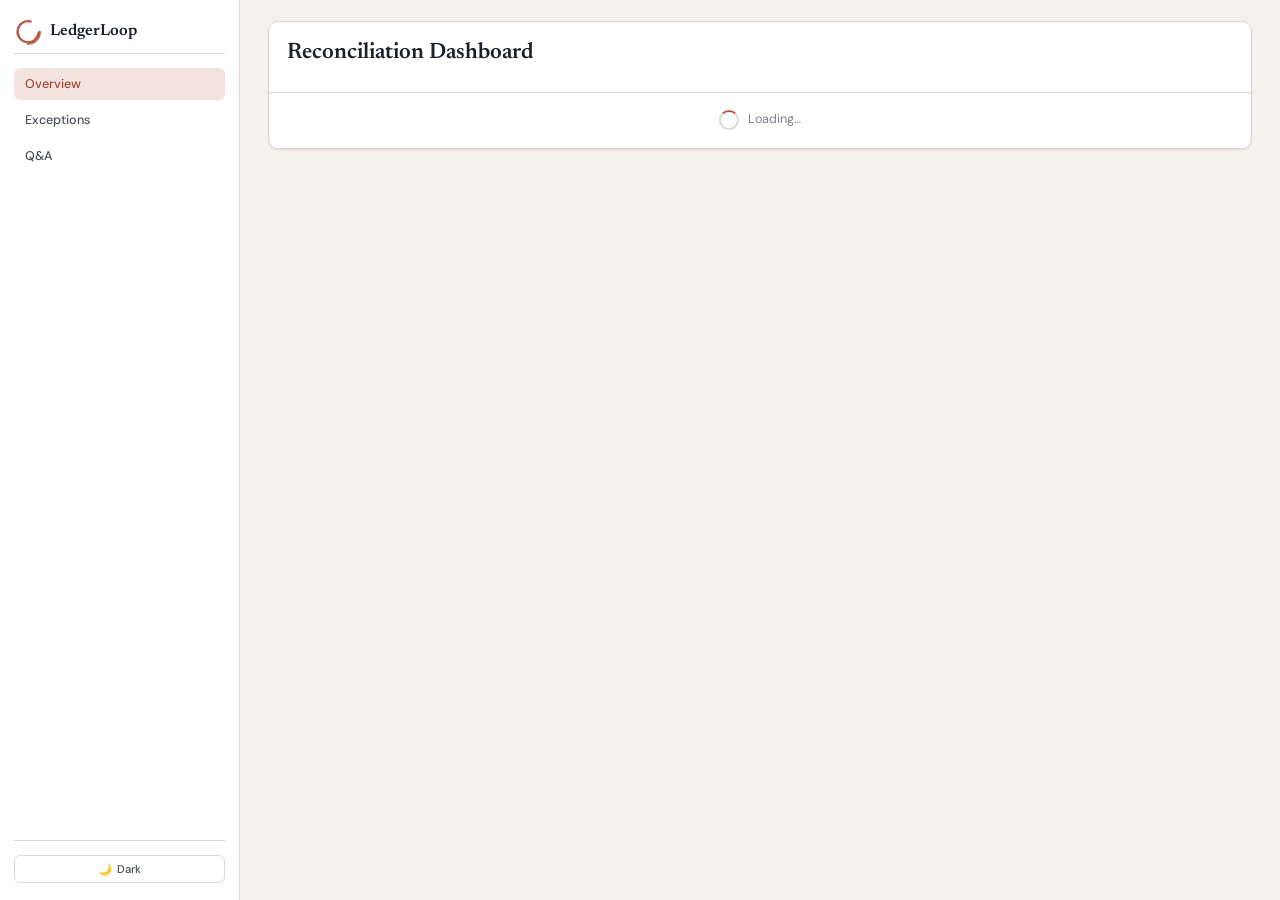
==== commit 571a33d6: "Phase 3B: Integrate Stage 3 split/multi-payment reconciliation into production pipeline - core/match" ====
--- a/ui/index.html
+++ b/ui/index.html
@@ -8,1628 +8,70 @@
 <link rel="preconnect" href="https://fonts.googleapis.com">
 <link rel="preconnect" href="https://fonts.gstatic.com" crossorigin>
 <link href="https://fonts.googleapis.com/css2?family=DM+Sans:ital,opsz,wght@0,9..40,400;0,9..40,500;0,9..40,600;0,9..40,700&family=Newsreader:ital,opsz,wght@0,6..72,400;0,6..72,500;0,6..72,600;1,6..72,400&family=JetBrains+Mono:wght@400;500&display=swap" rel="stylesheet">
-<style>
-/* ═══════════════════════════════════════════════════════════
-   LedgerLoop — Design Tokens
-   ═══════════════════════════════════════════════════════════ */
-
-:root {
-  --bg:          #F5F2ED;
-  --bg-wash:     #EDEAE4;
-  --surface:     #FFFFFF;
-  --surface-2:   #F8F6F2;
-  --surface-3:   #EFECE7;
-  --border:      #DDD8D0;
-  --border-l:    #C8C2B8;
-  --text:        #1B202C;
-  --text-2:      #4A4F5C;
-  --text-3:      #7D8290;
-  --text-4:      #A8ACB8;
-
-  --accent:      #B85C4A;
-  --accent-hover:#A34F3E;
-  --accent-soft: #F4E4E0;
-  --accent-text: #9A4838;
-
-  --green:       #3D7A5F;
-  --green-bg:    #E6F0EB;
-  --green-text:  #2D5C46;
-
-  --amber:       #A67C3D;
-  --amber-bg:    #F5EDE0;
-  --amber-text:  #7A5C2C;
-
-  --red:         #B84A4A;
-  --red-bg:      #F4E0E0;
-  --red-text:    #8C3838;
-
-  --mono-bg:     #F0EDE8;
-
-  --shadow-xs:   0 1px 2px rgba(27,32,44,.04);
-  --shadow-sm:   0 1px 3px rgba(27,32,44,.06), 0 1px 2px rgba(27,32,44,.04);
-  --shadow:      0 2px 8px rgba(27,32,44,.06), 0 1px 3px rgba(27,32,44,.04);
-  --shadow-md:   0 4px 16px rgba(27,32,44,.07), 0 2px 6px rgba(27,32,44,.04);
-  --shadow-lg:   0 8px 32px rgba(27,32,44,.08), 0 4px 12px rgba(27,32,44,.04);
-
-  --radius:      6px;
-  --radius-lg:   10px;
-  --radius-xl:   14px;
-  --radius-pill: 100px;
-
-  --font-body:   'DM Sans', system-ui, -apple-system, sans-serif;
-  --font-display:'Newsreader', Georgia, 'Times New Roman', serif;
-  --font-mono:   'JetBrains Mono', 'SF Mono', 'Fira Code', monospace;
-
-  --sidebar-w:   220px;
-}
-
-/* ─── Dark theme ─────────────────────────────────────────── */
-@media (prefers-color-scheme: dark) {
-  :root:not([data-theme="light"]) {
-    --bg:          #111318;
-    --bg-wash:     #161820;
-    --surface:     #1A1D26;
-    --surface-2:   #1F222C;
-    --surface-3:   #252834;
-    --border:      #2C3040;
-    --border-l:    #363A4C;
-    --text:        #E4E2DE;
-    --text-2:      #A0A4B0;
-    --text-3:      #6A6E7C;
-    --text-4:      #484C58;
-
-    --accent:      #D4816E;
-    --accent-hover:#C06E5C;
-    --accent-soft: #2A1E1A;
-    --accent-text: #E09888;
-
-    --green:       #5EBA88;
-    --green-bg:    #16241E;
-    --green-text:  #7ACC9E;
-
-    --amber:       #CDA055;
-    --amber-bg:    #241E14;
-    --amber-text:  #D4B06A;
-
-    --red:         #D47070;
-    --red-bg:      #281616;
-    --red-text:    #E08888;
-
-    --mono-bg:     #1E2028;
-
-    --shadow-xs:   0 1px 2px rgba(0,0,0,.2);
-    --shadow-sm:   0 1px 3px rgba(0,0,0,.25), 0 1px 2px rgba(0,0,0,.15);
-    --shadow:      0 2px 8px rgba(0,0,0,.25), 0 1px 3px rgba(0,0,0,.15);
-    --shadow-md:   0 4px 16px rgba(0,0,0,.3), 0 2px 6px rgba(0,0,0,.15);
-    --shadow-lg:   0 8px 32px rgba(0,0,0,.35), 0 4px 12px rgba(0,0,0,.2);
-  }
-}
-:root[data-theme="dark"] {
-  --bg:          #111318;
-  --bg-wash:     #161820;
-  --surface:     #1A1D26;
-  --surface-2:   #1F222C;
-  --surface-3:   #252834;
-  --border:      #2C3040;
-  --border-l:    #363A4C;
-  --text:        #E4E2DE;
-  --text-2:      #A0A4B0;
-  --text-3:      #6A6E7C;
-  --text-4:      #484C58;
-
-  --accent:      #D4816E;
-  --accent-hover:#C06E5C;
-  --accent-soft: #2A1E1A;
-  --accent-text: #E09888;
-
-  --green:       #5EBA88;
-  --green-bg:    #16241E;
-  --green-text:  #7ACC9E;
-
-  --amber:       #CDA055;
-  --amber-bg:    #241E14;
-  --amber-text:  #D4B06A;
-
-  --red:         #D47070;
-  --red-bg:      #281616;
-  --red-text:    #E08888;
-
-  --mono-bg:     #1E2028;
-
-  --shadow-xs:   0 1px 2px rgba(0,0,0,.2);
-  --shadow-sm:   0 1px 3px rgba(0,0,0,.25), 0 1px 2px rgba(0,0,0,.15);
-  --shadow:      0 2px 8px rgba(0,0,0,.25), 0 1px 3px rgba(0,0,0,.15);
-  --shadow-md:   0 4px 16px rgba(0,0,0,.3), 0 2px 6px rgba(0,0,0,.15);
-  --shadow-lg:   0 8px 32px rgba(0,0,0,.35), 0 4px 12px rgba(0,0,0,.2);
-}
-
-/* ═══════════════════════════════════════════════════════════
-   Reset & Base
-   ═══════════════════════════════════════════════════════════ */
-*, *::before, *::after { box-sizing: border-box; margin: 0; padding: 0; }
-body {
-  background: var(--bg);
-  color: var(--text);
-  font-family: var(--font-body);
-  font-size: 13.5px;
-  line-height: 1.55;
-  -webkit-font-smoothing: antialiased;
-  -moz-osx-font-smoothing: grayscale;
-}
-h1, h2, h3, h4 { text-wrap: balance; font-weight: 600; }
-a { color: var(--accent); text-decoration: none; }
-a:hover { text-decoration: underline; }
-button { cursor: pointer; font-family: inherit; border: none; background: none; }
-code, pre, .mono { font-family: var(--font-mono); }
-
-/* ═══════════════════════════════════════════════════════════
-   Layout
-   ═══════════════════════════════════════════════════════════ */
-.app {
-  display: flex;
-  height: 100vh;
-  overflow: hidden;
-}
-
-/* ─── Sidebar ────────────────────────────────────────────── */
-.sidebar {
-  width: var(--sidebar-w);
-  background: var(--surface);
-  border-right: 1px solid var(--border);
-  display: flex;
-  flex-direction: column;
-  flex-shrink: 0;
-}
-.sidebar-head {
-  padding: 22px 20px 18px;
-  border-bottom: 1px solid var(--border);
-}
-.logo {
-  font-family: var(--font-display);
-  font-size: 20px;
-  font-weight: 500;
-  color: var(--text);
-  letter-spacing: -0.3px;
-  display: flex;
-  align-items: center;
-  gap: 8px;
-}
-.logo-icon {
-  font-size: 18px;
-  opacity: .85;
-}
-.sidebar-sub {
-  font-size: 11px;
-  color: var(--text-3);
-  margin-top: 4px;
-  letter-spacing: .01em;
-}
-.sidebar-nav {
-  flex: 1;
-  padding: 12px 10px;
-  display: flex;
-  flex-direction: column;
-  gap: 2px;
-}
-.nav-item {
-  display: flex;
-  align-items: center;
-  gap: 10px;
-  padding: 9px 12px;
-  font-size: 13px;
-  font-weight: 500;
-  color: var(--text-2);
-  border-radius: var(--radius);
-  transition: all .15s ease;
-  width: 100%;
-  text-align: left;
-}
-.nav-item:hover {
-  background: var(--surface-2);
-  color: var(--text);
-}
-.nav-item.active {
-  background: var(--accent-soft);
-  color: var(--accent-text);
-  font-weight: 600;
-}
-.nav-icon {
-  width: 18px;
-  text-align: center;
-  font-size: 14px;
-  flex-shrink: 0;
-}
-.nav-label { flex: 1; }
-.nav-badge {
-  font-size: 10.5px;
-  font-weight: 700;
-  color: var(--accent);
-  background: var(--accent-soft);
-  padding: 1px 7px;
-  border-radius: var(--radius-pill);
-  min-width: 20px;
-  text-align: center;
-}
-.sidebar-foot {
-  padding: 14px 20px;
-  border-top: 1px solid var(--border);
-  display: flex;
-  align-items: center;
-  gap: 6px;
-}
-.theme-btn {
-  font-size: 12px;
-  color: var(--text-3);
-  padding: 5px 8px;
-  border-radius: var(--radius);
-  transition: all .15s ease;
-  display: flex;
-  align-items: center;
-  gap: 5px;
-}
-.theme-btn:hover { background: var(--surface-2); color: var(--text-2); }
-
-/* ─── Main ───────────────────────────────────────────────── */
-.main {
-  flex: 1;
-  display: flex;
-  flex-direction: column;
-  overflow: hidden;
-  min-width: 0;
-}
-.main-head {
-  padding: 18px 28px;
-  border-bottom: 1px solid var(--border);
-  background: var(--surface);
-  display: flex;
-  align-items: center;
-  gap: 14px;
-  flex-shrink: 0;
-}
-.main-head h1 {
-  font-family: var(--font-display);
-  font-size: 18px;
-  font-weight: 500;
-  color: var(--text);
-}
-.main-head .meta {
-  font-size: 11.5px;
-  color: var(--text-3);
-}
-.content {
-  flex: 1;
-  overflow-y: auto;
-  padding: 24px 28px 60px;
-  scroll-behavior: smooth;
-}
-
-/* ═══════════════════════════════════════════════════════════
-   Panels
-   ═══════════════════════════════════════════════════════════ */
-.panel { display: none; }
-.panel.active {
-  display: flex;
-  flex-direction: column;
-  min-height: 0;
-  flex: 1;
-}
-
-/* ═══════════════════════════════════════════════════════════
-   KPI Row
-   ═══════════════════════════════════════════════════════════ */
-.kpi-row {
-  display: grid;
-  grid-template-columns: repeat(4, 1fr);
-  gap: 14px;
-  margin-bottom: 24px;
-}
-@media (max-width: 860px) {
-  .kpi-row { grid-template-columns: repeat(2, 1fr); }
-}
-@media (max-width: 640px) {
-  .kpi-row { grid-template-columns: 1fr; }
-  .overview-2col { grid-template-columns: 1fr !important; }
-}
-.kpi {
-  background: var(--surface);
-  border-radius: var(--radius-lg);
-  padding: 18px 20px 16px;
-  box-shadow: var(--shadow-sm);
-  position: relative;
-  overflow: hidden;
-  transition: box-shadow .2s ease;
-}
-.kpi:hover { box-shadow: var(--shadow); }
-.kpi::before {
-  content: '';
-  position: absolute;
-  top: 0;
-  left: 0;
-  right: 0;
-  height: 3px;
-  border-radius: var(--radius-lg) var(--radius-lg) 0 0;
-}
-.kpi.kpi-total::before  { background: var(--text-3); }
-.kpi.kpi-match::before  { background: var(--green); }
-.kpi.kpi-review::before { background: var(--amber); }
-.kpi.kpi-unres::before  { background: var(--red); }
-.kpi-label {
-  font-size: 10.5px;
-  font-weight: 600;
-  text-transform: uppercase;
-  letter-spacing: .06em;
-  color: var(--text-3);
-  margin-bottom: 6px;
-}
-.kpi-value {
-  font-size: 30px;
-  font-weight: 700;
-  font-variant-numeric: tabular-nums;
-  line-height: 1;
-  letter-spacing: -0.5px;
-  color: var(--text);
-}
-.kpi.kpi-match .kpi-value  { color: var(--green); }
-.kpi.kpi-review .kpi-value { color: var(--amber); }
-.kpi.kpi-unres .kpi-value  { color: var(--red); }
-.kpi-sub {
-  font-size: 11.5px;
-  color: var(--text-3);
-  margin-top: 5px;
-}
-
-/* ═══════════════════════════════════════════════════════════
-   Summary Block
-   ═══════════════════════════════════════════════════════════ */
-.summary {
-  background: var(--surface);
-  border-radius: var(--radius-lg);
-  padding: 18px 20px;
-  font-size: 13px;
-  line-height: 1.75;
-  color: var(--text-2);
-  margin-bottom: 24px;
-  box-shadow: var(--shadow-sm);
-}
-.summary strong { color: var(--text); font-weight: 600; }
-
-/* ═══════════════════════════════════════════════════════════
-   Pipeline Flow
-   ═══════════════════════════════════════════════════════════ */
-.pipeline {
-  display: grid;
-  grid-template-columns: 1fr auto 1fr auto 1fr;
-  gap: 0;
-  margin-bottom: 24px;
-  align-items: stretch;
-}
-@media (max-width: 860px) {
-  .pipeline {
-    grid-template-columns: 1fr;
-    gap: 12px;
-  }
-  .pipeline-arrow { display: none; }
-}
-.pipe-tier {
-  background: var(--surface);
-  border-radius: var(--radius-lg);
-  padding: 18px 20px;
-  box-shadow: var(--shadow-sm);
-  transition: box-shadow .2s ease;
-}
-.pipe-tier:hover { box-shadow: var(--shadow); }
-.pipe-tier-head {
-  display: flex;
-  align-items: center;
-  justify-content: space-between;
-  margin-bottom: 12px;
-}
-.pipe-tier-name {
-  font-family: var(--font-mono);
-  font-size: 11px;
-  font-weight: 500;
-  color: var(--text-3);
-  letter-spacing: .04em;
-}
-.pipe-tier-label {
-  font-size: 11px;
-  color: var(--text-4);
-}
-.pipe-metric {
-  display: flex;
-  justify-content: space-between;
-  align-items: baseline;
-  padding: 5px 0;
-  border-bottom: 1px solid var(--border);
-}
-.pipe-metric:last-child { border-bottom: none; }
-.pipe-metric .mk {
-  font-size: 11.5px;
-  color: var(--text-3);
-}
-.pipe-metric .mv {
-  font-size: 13px;
-  font-weight: 600;
-  font-variant-numeric: tabular-nums;
-  color: var(--text);
-}
-.pipe-metric .mv.highlight { color: var(--green); }
-.pipe-metric .mv.dim { color: var(--text-3); }
-.pipeline-arrow {
-  display: flex;
-  align-items: center;
-  justify-content: center;
-  padding: 0 6px;
-  color: var(--text-4);
-  font-size: 16px;
-}
-
-/* ─── LLM Activity Card ─────────────────────────────────── */
-.llm-card {
-  background: var(--surface);
-  border-radius: var(--radius-lg);
-  box-shadow: var(--shadow-sm);
-  margin-bottom: 14px;
-  overflow: hidden;
-  border-left: 3px solid var(--accent);
-}
-.llm-card-head {
-  padding: 14px 18px 12px;
-  border-bottom: 1px solid var(--border);
-  display: flex;
-  align-items: center;
-  gap: 10px;
-}
-.llm-card-head h3 {
-  font-size: 12.5px;
-  font-weight: 600;
-  color: var(--text);
-}
-.llm-stats {
-  display: grid;
-  grid-template-columns: repeat(3, 1fr);
-  gap: 0;
-}
-.llm-stat {
-  padding: 14px 18px;
-  border-right: 1px solid var(--border);
-}
-.llm-stat:last-child { border-right: none; }
-.llm-stat .ls-label {
-  font-size: 10.5px;
-  font-weight: 600;
-  text-transform: uppercase;
-  letter-spacing: .06em;
-  color: var(--text-3);
-  margin-bottom: 4px;
-}
-.llm-stat .ls-value {
-  font-size: 22px;
-  font-weight: 700;
-  font-variant-numeric: tabular-nums;
-  line-height: 1;
-  color: var(--text);
-}
-.llm-stat .ls-sub {
-  font-size: 11px;
-  color: var(--text-3);
-  margin-top: 3px;
-}
-.llm-stat.ls-accent .ls-value { color: var(--accent); }
-.llm-stat.ls-green .ls-value { color: var(--green); }
-.llm-stat.ls-red .ls-value { color: var(--red); }
-.llm-txns {
-  padding: 12px 18px;
-  border-top: 1px solid var(--border);
-  display: flex;
-  align-items: center;
-  gap: 8px;
-  flex-wrap: wrap;
-}
-.llm-txns .lt-label {
-  font-size: 11px;
-  color: var(--text-3);
-  margin-right: 2px;
-}
-.llm-txn-id {
-  font-family: var(--font-mono);
-  font-size: 11px;
-  font-weight: 500;
-  color: var(--accent-text);
-  background: var(--accent-soft);
-  padding: 2px 8px;
-  border-radius: var(--radius-pill);
-}
-
-/* ═══════════════════════════════════════════════════════════
-   Card
-   ═══════════════════════════════════════════════════════════ */
-.card {
-  background: var(--surface);
-  border-radius: var(--radius-lg);
-  box-shadow: var(--shadow-sm);
-  margin-bottom: 14px;
-  overflow: hidden;
-  transition: box-shadow .2s ease;
-}
-.card:hover { box-shadow: var(--shadow); }
-.card-head {
-  padding: 14px 18px 12px;
-  border-bottom: 1px solid var(--border);
-  display: flex;
-  align-items: center;
-  gap: 10px;
-}
-.card-head h3 {
-  font-size: 12.5px;
-  font-weight: 600;
-  color: var(--text);
-}
-.card-body { padding: 16px 18px; }
-
-/* ═══════════════════════════════════════════════════════════
-   Table
-   ═══════════════════════════════════════════════════════════ */
-.x-table {
-  width: 100%;
-  border-collapse: collapse;
-}
-.x-table th {
-  font-size: 10.5px;
-  font-weight: 600;
-  text-transform: uppercase;
-  letter-spacing: .06em;
-  color: var(--text-3);
-  text-align: left;
-  padding: 9px 14px;
-  border-bottom: 1px solid var(--border);
-  background: var(--surface-2);
-}
-.x-table td {
-  font-size: 12.5px;
-  padding: 10px 14px;
-  border-bottom: 1px solid var(--border);
-  color: var(--text-2);
-  vertical-align: middle;
-}
-.x-table tbody tr {
-  cursor: pointer;
-  transition: background .1s ease;
-}
-.x-table tbody tr:hover { background: var(--accent-soft); }
-.x-table tbody tr.selected {
-  background: var(--accent-soft);
-  box-shadow: inset 3px 0 0 var(--accent);
-}
-.x-table td:first-child {
-  font-family: var(--font-mono);
-  font-weight: 500;
-  font-size: 12px;
-  color: var(--text);
-}
-.x-table .empty {
-  padding: 44px 20px;
-  text-align: center;
-  color: var(--text-3);
-  font-size: 13px;
-  font-style: italic;
-}
-
-/* ═══════════════════════════════════════════════════════════
-   Chips / Badges
-   ═══════════════════════════════════════════════════════════ */
-.chip {
-  display: inline-flex;
-  align-items: center;
-  font-size: 11px;
-  font-weight: 600;
-  letter-spacing: .02em;
-  padding: 2px 9px;
-  border-radius: var(--radius-pill);
-  line-height: 1.5;
-  white-space: nowrap;
-}
-.chip-match     { background: var(--green-bg);  color: var(--green-text); }
-.chip-review    { background: var(--amber-bg);  color: var(--amber-text); }
-.chip-unresolved{ background: var(--red-bg);    color: var(--red-text); }
-.chip-tier      { background: var(--surface-3); color: var(--text-3); font-family: var(--font-mono); font-size: 10.5px; }
-.chip-neutral   { background: var(--surface-3); color: var(--text-3); }
-.chip-yes       { background: var(--green-bg);  color: var(--green-text); }
-.chip-no        { background: var(--surface-3); color: var(--text-4); }
-
-/* ═══════════════════════════════════════════════════════════
-   Filter Bar
-   ═══════════════════════════════════════════════════════════ */
-.filter-bar {
-  display: flex;
-  gap: 6px;
-  margin-bottom: 14px;
-  flex-wrap: wrap;
-}
-.filter-btn {
-  padding: 6px 14px;
-  border: 1px solid var(--border);
-  border-radius: var(--radius-pill);
-  font-size: 12px;
-  font-weight: 500;
-  background: var(--surface);
-  color: var(--text-2);
-  transition: all .15s ease;
-}
-.filter-btn:hover {
-  border-color: var(--accent);
-  color: var(--accent);
-}
-.filter-btn.active {
-  background: var(--accent);
-  color: #fff;
-  border-color: var(--accent);
-}
-
-/* ═══════════════════════════════════════════════════════════
-   Exceptions Split Layout
-   ═══════════════════════════════════════════════════════════ */
-.exc-split {
-  display: grid;
-  grid-template-columns: minmax(320px, 1fr) minmax(360px, 1.5fr);
-  gap: 18px;
-  align-items: start;
-}
-@media (max-width: 920px) {
-  .exc-split { grid-template-columns: 1fr; }
-}
-
-/* ─── Detail Panel ───────────────────────────────────────── */
-.detail-card {
-  background: var(--surface);
-  border-radius: var(--radius-lg);
-  box-shadow: var(--shadow-sm);
-  overflow: hidden;
-}
-.detail-head {
-  padding: 16px 20px;
-  border-bottom: 1px solid var(--border);
-  display: flex;
-  align-items: center;
-  gap: 10px;
-  flex-wrap: wrap;
-}
-.detail-tid {
-  font-family: var(--font-mono);
-  font-size: 14px;
-  font-weight: 500;
-  color: var(--text);
-}
-.detail-body { padding: 20px; }
-.detail-grid {
-  display: grid;
-  grid-template-columns: 1fr 1fr;
-  gap: 0 24px;
-  margin-bottom: 18px;
-}
-@media (max-width: 600px) {
-  .detail-grid { grid-template-columns: 1fr; }
-}
-.detail-field {
-  padding: 8px 0;
-  border-bottom: 1px solid var(--border);
-}
-.detail-field:last-child { border-bottom: none; }
-.df-label {
-  font-size: 10.5px;
-  font-weight: 600;
-  text-transform: uppercase;
-  letter-spacing: .06em;
-  color: var(--text-3);
-  margin-bottom: 3px;
-}
-.df-value {
-  font-size: 13px;
-  color: var(--text);
-  word-break: break-word;
-}
-.df-value.mono {
-  font-family: var(--font-mono);
-  font-size: 12px;
-  background: var(--mono-bg);
-  padding: 3px 8px;
-  border-radius: 4px;
-  display: inline-block;
-}
-.retry-btn {
-  margin-left: auto;
-  padding: 7px 12px;
-  border: 1px solid var(--accent);
-  border-radius: var(--radius);
-  background: var(--accent);
-  color: #fff;
-  font-size: 12px;
-  font-weight: 600;
-}
-.retry-btn:disabled { opacity: .55; cursor: default; }
-
-/* ─── Evidence Block ─────────────────────────────────────── */
-.evidence-block {
-  background: var(--surface-2);
-  border-radius: var(--radius);
-  padding: 14px 16px;
-  margin-top: 14px;
-}
-.evidence-block h4 {
-  font-size: 10.5px;
-  font-weight: 600;
-  text-transform: uppercase;
-  letter-spacing: .06em;
-  color: var(--text-3);
-  margin-bottom: 8px;
-}
-.ev-row {
-  display: flex;
-  justify-content: space-between;
-  align-items: baseline;
-  padding: 4px 0;
-  font-size: 12px;
-  border-bottom: 1px solid var(--border);
-}
-.ev-row:last-child { border-bottom: none; }
-.ev-row .ek {
-  color: var(--text-3);
-  font-family: var(--font-mono);
-  font-size: 11px;
-  min-width: 140px;
-  flex-shrink: 0;
-}
-.ev-row .ev {
-  color: var(--text);
-  text-align: right;
-  font-family: var(--font-mono);
-  font-size: 11px;
-  word-break: break-all;
-}
-
-/* ═══════════════════════════════════════════════════════════
-   Q&A Panel
-   ═══════════════════════════════════════════════════════════ */
-.qa-wrap {
-  max-width: 720px;
-}
-.qa-input-card {
-  background: var(--surface);
-  border-radius: var(--radius-lg);
-  box-shadow: var(--shadow);
-  overflow: hidden;
-  margin-bottom: 18px;
-}
-.qa-input-head {
-  padding: 14px 18px 12px;
-  border-bottom: 1px solid var(--border);
-}
-.qa-input-head h3 {
-  font-size: 12.5px;
-  font-weight: 600;
-  color: var(--text);
-}
-.qa-input-row {
-  display: flex;
-  gap: 8px;
-  padding: 14px 18px;
-  border-bottom: 1px solid var(--border);
-}
-.qa-field {
-  flex: 1;
-  padding: 10px 14px;
-  border: 1px solid var(--border);
-  border-radius: var(--radius);
-  font-family: var(--font-body);
-  font-size: 13px;
-  background: var(--bg);
-  color: var(--text);
-  outline: none;
-  transition: border-color .15s ease, box-shadow .15s ease;
-}
-.qa-field:focus {
-  border-color: var(--accent);
-  box-shadow: 0 0 0 3px var(--accent-soft);
-}
-.qa-field::placeholder { color: var(--text-4); }
-.qa-send {
-  padding: 10px 20px;
-  border-radius: var(--radius);
-  font-size: 13px;
-  font-weight: 600;
-  background: var(--accent);
-  color: #fff;
-  transition: background .15s ease;
-  white-space: nowrap;
-}
-.qa-send:hover { background: var(--accent-hover); }
-.qa-send:disabled { opacity: .45; cursor: default; }
-.qa-chips {
-  padding: 10px 18px 14px;
-  display: flex;
-  gap: 6px;
-  flex-wrap: wrap;
-}
-.qa-chips .ch-label {
-  font-size: 11px;
-  color: var(--text-4);
-  line-height: 26px;
-  margin-right: 2px;
-}
-.qa-chip {
-  padding: 4px 12px;
-  border: 1px solid var(--border);
-  border-radius: var(--radius-pill);
-  font-size: 11.5px;
-  font-weight: 500;
-  background: var(--surface-2);
-  color: var(--text-2);
-  transition: all .15s ease;
-  line-height: 1.5;
-}
-.qa-chip:hover {
-  border-color: var(--accent);
-  color: var(--accent);
-  background: var(--accent-soft);
-}
-
-/* ─── Q&A History ────────────────────────────────────────── */
-.qa-history { display: flex; flex-direction: column; gap: 2px; }
-.qa-ex {
-  background: var(--surface);
-  border-radius: var(--radius-lg);
-  box-shadow: var(--shadow-sm);
-  overflow: hidden;
-}
-.qa-ex-q {
-  padding: 14px 18px;
-  border-bottom: 1px solid var(--border);
-  font-size: 13px;
-  font-weight: 500;
-  color: var(--text);
-  display: flex;
-  align-items: flex-start;
-  gap: 10px;
-}
-.qa-q-mark {
-  font-size: 10px;
-  font-weight: 700;
-  color: var(--accent);
-  background: var(--accent-soft);
-  border-radius: 4px;
-  padding: 2px 6px;
-  flex-shrink: 0;
-  margin-top: 1px;
-  letter-spacing: .04em;
-}
-.qa-ex-meta {
-  padding: 10px 18px 0;
-  display: flex;
-  gap: 6px;
-  flex-wrap: wrap;
-}
-.qa-ex-a {
-  padding: 10px 18px 14px;
-  font-family: var(--font-mono);
-  font-size: 12px;
-  line-height: 1.8;
-  white-space: pre-wrap;
-  word-break: break-word;
-  color: var(--text-2);
-}
-
-/* ═══════════════════════════════════════════════════════════
-   Loading / Empty States
-   ═══════════════════════════════════════════════════════════ */
-.loading {
-  display: flex;
-  align-items: center;
-  justify-content: center;
-  padding: 60px 20px;
-  color: var(--text-3);
-  font-size: 13px;
-  gap: 10px;
-}
-.loading::before {
-  content: "";
-  width: 16px;
-  height: 16px;
-  border: 2px solid var(--border);
-  border-top-color: var(--accent);
-  border-radius: 50%;
-  animation: spin .7s linear infinite;
-}
-@keyframes spin { to { transform: rotate(360deg); } }
-.empty-msg {
-  padding: 50px 20px;
-  text-align: center;
-  color: var(--text-3);
-  font-size: 13px;
-}
-
-/* ═══════════════════════════════════════════════════════════
-   Responsive
-   ═══════════════════════════════════════════════════════════ */
-@media (max-width: 700px) {
-  .sidebar { display: none; }
-  .content { padding: 18px 16px 40px; }
-  .main-head { padding: 14px 16px; }
-}
-
-/* ═══════════════════════════════════════════════════════════
-   Scrollbar (subtle)
-   ═══════════════════════════════════════════════════════════ */
-.content::-webkit-scrollbar { width: 6px; }
-.content::-webkit-scrollbar-track { background: transparent; }
-.content::-webkit-scrollbar-thumb { background: var(--border-l); border-radius: 3px; }
-.content::-webkit-scrollbar-thumb:hover { background: var(--text-4); }
-
-/* ═══════════════════════════════════════════════════════════
-   Focus visible
-   ═══════════════════════════════════════════════════════════ */
-:focus-visible {
-  outline: 2px solid var(--accent);
-  outline-offset: 2px;
-}
-@media (prefers-reduced-motion: reduce) {
-  *, *::before, *::after { animation-duration: 0.01ms !important; transition-duration: 0.01ms !important; }
-}
-</style>
+<link rel="stylesheet" href="styles.css">
 </head>
 <body>
-<div class="app">
-
-  <!-- ── Sidebar ──────────────────────────────────────────── -->
-  <aside class="sidebar">
-    <div class="sidebar-head">
-      <div class="logo"><span class="logo-icon">⚖️</span> LedgerLoop</div>
-      <div class="sidebar-sub">Reconciliation Controller</div>
+<div class="shell">
+  <!-- Sidebar -->
+  <aside class="sidebar" role="navigation" aria-label="Main navigation">
+    <div class="sidebar-brand">
+      <svg xmlns="http://www.w3.org/2000/svg" viewBox="0 0 24 24" fill="none" stroke="currentColor" stroke-width="2" stroke-linecap="round" stroke-linejoin="round"><path d="M21 12.79A9 9 0 1 1 14.21 3"/><path d="M22 12c0 5.523-4.477 10-10 10"/></svg>
+      <span>LedgerLoop</span>
     </div>
-    <nav class="sidebar-nav" id="nav">
+    <nav class="nav">
       <button class="nav-item active" data-panel="overview">
-        <span class="nav-icon">📊</span>
-        <span class="nav-label">Overview</span>
+        Overview
       </button>
       <button class="nav-item" data-panel="exceptions">
-        <span class="nav-icon">⚠️</span>
-        <span class="nav-label">Exceptions</span>
-        <span class="nav-badge" id="exc-badge" style="display:none">0</span>
+        Exceptions
+        <span class="badge" id="exc-badge" style="display:none">0</span>
       </button>
       <button class="nav-item" data-panel="qa">
-        <span class="nav-icon">💬</span>
-        <span class="nav-label">Settlement Q&A</span>
+        Q&A
       </button>
     </nav>
-    <div class="sidebar-foot">
-      <button class="theme-btn" id="theme-toggle" title="Toggle theme">
+    <div class="sidebar-footer">
+      <button class="theme-toggle btn btn-secondary" id="theme-toggle" aria-label="Toggle theme">
         <span id="theme-icon">🌙</span>
         <span id="theme-label">Dark</span>
       </button>
     </div>
   </aside>
 
-  <!-- ── Main ─────────────────────────────────────────────── -->
-  <div class="main">
+  <!-- Main -->
+  <main class="main" role="main">
+    <!-- Overview Panel -->
+    <section class="panel active" id="panel-overview" aria-labelledby="overview-title">
+      <div class="card" style="margin-bottom:1.5rem">
+        <div class="card-head"><h1 id="overview-title">Reconciliation Dashboard</h1></div>
+        <div class="card-body" id="overview-content">
+          <div class="loading">Loading…</div>
+        </div>
+      </div>
+    </section>
 
-    <!-- Overview -->
-    <div class="panel active" id="panel-overview">
-      <div class="main-head">
-        <h1>Overview</h1>
-        <div class="meta">Pipeline results — read-only</div>
+    <!-- Exceptions Panel -->
+    <section class="panel" id="panel-exceptions" aria-labelledby="exceptions-title">
+      <div class="card" style="margin-bottom:1rem">
+        <div class="card-head"><h2 id="exceptions-title">Exceptions Requiring Attention</h2></div>
+        <div class="card-body" id="exceptions-content">
+          <div class="loading">Loading…</div>
+        </div>
       </div>
-      <div class="content" id="overview-content">
-        <div class="loading">Running pipeline…</div>
+    </section>
+
+    <!-- Q&A Panel -->
+    <section class="panel" id="panel-qa" aria-labelledby="qa-title">
+      <div class="card">
+        <div class="card-head"><h2 id="qa-title">Settlement Q&A</h2></div>
+        <div class="card-body" id="qa-content">
+          <div class="empty-msg">Select the Q&A tab to load the question interface.</div>
+        </div>
       </div>
-    </div>
-
-    <!-- Exceptions -->
-    <div class="panel" id="panel-exceptions">
-      <div class="main-head">
-        <h1>Exception Queue</h1>
-        <div class="meta">Transactions requiring attention</div>
-      </div>
-      <div class="content" id="exceptions-content">
-        <div class="loading">Loading exceptions…</div>
-      </div>
-    </div>
-
-    <!-- Q&A -->
-    <div class="panel" id="panel-qa">
-      <div class="main-head">
-        <h1>Settlement Q&A</h1>
-        <div class="meta">Ask about any reconciled transaction</div>
-      </div>
-      <div class="content" id="qa-content"></div>
-    </div>
-
-  </div>
+    </section>
+  </main>
 </div>
 
-<script>
-/* ═══════════════════════════════════════════════════════════
-   LedgerLoop Controller UI
-   ═══════════════════════════════════════════════════════════ */
-(function () {
-"use strict";
-
-const API = "";
-let _overview = null;
-let _exceptions = null;
-let _selected = null;
-let _qaInited = false;
-let _qaHist = [];
-
-/* ── Helpers ─────────────────────────────────────────────── */
-
-function esc(s) {
-  if (s == null) return "";
-  return String(s).replace(/&/g,"&amp;").replace(/</g,"&lt;").replace(/>/g,"&gt;").replace(/"/g,"&quot;");
-}
-
-function chip(status) {
-  const m = {
-    MATCH: "match", MATCHED: "match", PARTIAL_MATCH: "match",
-    HUMAN_REVIEW: "review", AI_RETRY_REQUIRED: "review",
-    UNRESOLVED: "unresolved", UNRESOLVED_FOR_TIER_1: "unresolved"
-  };
-  const c = m[status] || "neutral";
-  return `<span class="chip chip-${c}">${esc(status)}</span>`;
-}
-
-function tierChip(t) {
-  return `<span class="chip chip-tier">${esc(t)}</span>`;
-}
-
-function llmChip(v) {
-  return v ? `<span class="chip chip-yes">Yes</span>` : `<span class="chip chip-no">No</span>`;
-}
-
-/* ── Theme ───────────────────────────────────────────────── */
-
-function initTheme() {
-  const saved = localStorage.getItem("ll-theme");
-  if (saved) document.documentElement.setAttribute("data-theme", saved);
-  updateThemeBtn();
-}
-
-function toggleTheme() {
-  const cur = document.documentElement.getAttribute("data-theme");
-  let next;
-  if (cur === "dark") next = "light";
-  else if (cur === "light") next = "";
-  else next = "dark";
-  if (next) document.documentElement.setAttribute("data-theme", next);
-  else document.documentElement.removeAttribute("data-theme");
-  localStorage.setItem("ll-theme", next);
-  updateThemeBtn();
-}
-
-function updateThemeBtn() {
-  const cur = document.documentElement.getAttribute("data-theme");
-  const dark = cur === "dark" || (!cur && window.matchMedia("(prefers-color-scheme: dark)").matches);
-  document.getElementById("theme-icon").textContent = dark ? "☀️" : "🌙";
-  document.getElementById("theme-label").textContent = dark ? "Light" : "Dark";
-}
-
-document.getElementById("theme-toggle").addEventListener("click", toggleTheme);
-initTheme();
-
-/* ── Navigation ──────────────────────────────────────────── */
-
-document.getElementById("nav").addEventListener("click", function (e) {
-  const btn = e.target.closest(".nav-item");
-  if (!btn) return;
-  const pid = "panel-" + btn.dataset.panel;
-  document.querySelectorAll(".nav-item").forEach(n => n.classList.remove("active"));
-  btn.classList.add("active");
-  document.querySelectorAll(".panel").forEach(p => p.classList.remove("active"));
-  document.getElementById(pid).classList.add("active");
-  if (pid === "panel-overview" && !_overview) loadOverview();
-  if (pid === "panel-exceptions" && !_exceptions) loadExceptions();
-  if (pid === "panel-qa" && !_qaInited) initQA();
-});
-
-/* ═══════════════════════════════════════════════════════════
-   Overview
-   ═══════════════════════════════════════════════════════════ */
-
-async function loadOverview() {
-  const el = document.getElementById("overview-content");
-  try {
-    const res = await fetch(API + "/api/overview");
-    if (!res.ok) throw new Error(res.statusText);
-    _overview = await res.json();
-  } catch (err) {
-    el.innerHTML = `<div class="empty-msg">Could not load overview — ${esc(err.message)}</div>`;
-    return;
-  }
-  renderOverview();
-}
-
-function renderOverview() {
-  const d = _overview;
-  const el = document.getElementById("overview-content");
-  const sc = d.status_counts || {};
-  const hr  = sc.HUMAN_REVIEW || 0;
-  const unr = sc.UNRESOLVED || 0;
-  const mt  = sc.MATCH || sc.MATCHED || 0;
-  const prt = sc.PARTIAL_MATCH || 0;
-  const uft = sc.UNRESOLVED_FOR_TIER_1 || 0;
-  const total = d.total_transactions;
-
-  // nav badge
-  const badgeCount = hr + unr;
-  const badge = document.getElementById("exc-badge");
-  if (badgeCount > 0) {
-    badge.textContent = badgeCount;
-    badge.style.display = "";
-  } else {
-    badge.style.display = "none";
-  }
-
-  const pct = v => total ? Math.round(v / total * 100) : 0;
-
-  el.innerHTML = `
-    <!-- KPIs -->
-    <div class="kpi-row">
-      <div class="kpi kpi-total">
-        <div class="kpi-label">Transactions</div>
-        <div class="kpi-value">${total}</div>
-        <div class="kpi-sub">across all sources</div>
-      </div>
-      <div class="kpi kpi-match">
-        <div class="kpi-label">Matched</div>
-        <div class="kpi-value">${mt}</div>
-        <div class="kpi-sub">${pct(mt)}% reconciled</div>
-      </div>
-      <div class="kpi kpi-review">
-        <div class="kpi-label">Human Review</div>
-        <div class="kpi-value">${hr}</div>
-        <div class="kpi-sub">needs investigation</div>
-      </div>
-      <div class="kpi kpi-unres">
-        <div class="kpi-label">Unresolved</div>
-        <div class="kpi-value">${unr}</div>
-        <div class="kpi-sub">no usable evidence</div>
-      </div>
-    </div>
-
-    <!-- Summary -->
-    <div class="summary">
-      <strong>${total}</strong> logical transactions processed through the 3-tier pipeline.
-      <strong>${mt}</strong> matched (${pct(mt)}%).
-      <strong>${hr}</strong> flagged for human review.
-      <strong>${unr}</strong> unresolved.
-      ${prt > 0 ? `<strong>${prt}</strong> partial matches at Tier 1.` : ""}
-      ${uft > 0 ? `<strong>${uft}</strong> unresolved at Tier 1.` : ""}
-      ${d.llm_calls_made > 0
-        ? `Gemini consulted ${d.llm_calls_made} time${d.llm_calls_made > 1 ? "s" : ""} — ${d.llm_recommendations_validated} accepted, ${d.llm_recommendations_rejected} overridden.`
-        : "Gemini was not consulted."}
-    </div>
-
-    <!-- Pipeline Flow -->
-    <div class="pipeline">
-      <div class="pipe-tier">
-        <div class="pipe-tier-head">
-          <span class="pipe-tier-name">TIER 1</span>
-          <span class="pipe-tier-label">Exact match</span>
-        </div>
-        <div class="pipe-metric"><span class="mk">Input</span><span class="mv">${d.tier1_summary.total_logical_transactions}</span></div>
-        <div class="pipe-metric"><span class="mk">Matched</span><span class="mv highlight">${d.tier1_summary.matched_count}</span></div>
-        <div class="pipe-metric"><span class="mk">Partial</span><span class="mv dim">${d.tier1_summary.partial_match_count}</span></div>
-        <div class="pipe-metric"><span class="mk">Residue</span><span class="mv">${d.tier1_summary.total_logical_transactions - d.tier1_summary.matched_count}</span></div>
-      </div>
-      <div class="pipeline-arrow">→</div>
-      <div class="pipe-tier">
-        <div class="pipe-tier-head">
-          <span class="pipe-tier-name">TIER 2</span>
-          <span class="pipe-tier-label">Tolerance / fuzzy</span>
-        </div>
-        <div class="pipe-metric"><span class="mk">Input</span><span class="mv">${d.tier2_summary.total_residue_evaluated}</span></div>
-        <div class="pipe-metric"><span class="mk">Matched</span><span class="mv highlight">${d.tier2_summary.matched_count}</span></div>
-        <div class="pipe-metric"><span class="mk">Residue</span><span class="mv">${d.tier2_summary.unresolved_count}</span></div>
-      </div>
-      <div class="pipeline-arrow">→</div>
-      <div class="pipe-tier">
-        <div class="pipe-tier-head">
-          <span class="pipe-tier-name">TIER 3</span>
-          <span class="pipe-tier-label">LLM-assisted</span>
-        </div>
-        <div class="pipe-metric"><span class="mk">Input</span><span class="mv">${d.tier3_summary.total_residue_evaluated}</span></div>
-        <div class="pipe-metric"><span class="mk">Matched</span><span class="mv highlight">${d.tier3_summary.match_count}</span></div>
-        <div class="pipe-metric"><span class="mk">Human review</span><span class="mv">${d.tier3_summary.human_review_count}</span></div>
-        <div class="pipe-metric"><span class="mk">Unresolved</span><span class="mv">${d.tier3_summary.unresolved_count}</span></div>
-        ${d.llm_calls_made > 0 ? `<div class="pipe-metric"><span class="mk">LLM calls</span><span class="mv" style="color:var(--accent)">${d.llm_calls_made}</span></div>` : ""}
-      </div>
-    </div>
-
-    <!-- LLM Activity -->
-    ${d.llm_calls_made > 0 ? `
-    <div class="llm-card">
-      <div class="llm-card-head">
-        <h3>🤖 Gemini LLM Activity</h3>
-        <span class="chip chip-tier">Tier 3</span>
-      </div>
-      <div class="llm-stats">
-        <div class="llm-stat ls-accent">
-          <div class="ls-label">Calls Made</div>
-          <div class="ls-value">${d.llm_calls_made}</div>
-          <div class="ls-sub">split-settlement adjudications</div>
-        </div>
-        <div class="llm-stat ls-green">
-          <div class="ls-label">Accepted</div>
-          <div class="ls-value">${d.llm_recommendations_validated}</div>
-          <div class="ls-sub">recommendations validated</div>
-        </div>
-        <div class="llm-stat ls-red">
-          <div class="ls-label">Rejected</div>
-          <div class="ls-value">${d.llm_recommendations_rejected}</div>
-          <div class="ls-sub">overridden by validator</div>
-        </div>
-      </div>
-      <div class="llm-txns">
-        <span class="lt-label">LLM-consulted:</span>
-        ${Object.entries(d.rule_counts).filter(([k]) => k.includes("LLM") || k.includes("SPLIT")).map(([k,v]) =>
-          `<span class="chip chip-tier">${esc(k)} (${v})</span>`
-        ).join("")}
-        <span class="chip chip-review">PAY109 — HUMAN_REVIEW</span>
-      </div>
-    </div>` : `
-    <div class="llm-card" style="border-left-color:var(--text-4)">
-      <div class="llm-card-head">
-        <h3>🤖 Gemini LLM Activity</h3>
-      </div>
-      <div style="padding:14px 18px;color:var(--text-3);font-size:13px">
-        Gemini was not consulted — no GEMINI_API_KEY was set when the pipeline ran.
-        Set the key and restart the server to enable LLM-assisted matching.
-      </div>
-    </div>`}
-
-    <!-- Two-col: Status + Tier -->
-    <div class="overview-2col" style="display:grid;grid-template-columns:1fr 1fr;gap:14px;margin-bottom:14px">
-      <div class="card" style="margin-bottom:0">
-        <div class="card-head"><h3>By Status</h3></div>
-        <div class="card-body" style="padding:0">
-          <table class="x-table">
-            <thead><tr><th>Status</th><th>Count</th><th>Share</th></tr></thead>
-            <tbody>${Object.entries(sc).map(([k,v]) => `
-              <tr>
-                <td>${chip(k)}</td>
-                <td style="font-variant-numeric:tabular-nums;font-weight:600">${v}</td>
-                <td style="color:var(--text-3)">${pct(v)}%</td>
-              </tr>`).join("")}
-            </tbody>
-          </table>
-        </div>
-      </div>
-      <div class="card" style="margin-bottom:0">
-        <div class="card-head"><h3>By Tier</h3></div>
-        <div class="card-body" style="padding:0">
-          <table class="x-table">
-            <thead><tr><th>Tier</th><th>Transactions</th></tr></thead>
-            <tbody>${Object.entries(d.tier_counts).map(([k,v]) => `
-              <tr>
-                <td>${tierChip(k)}</td>
-                <td style="font-variant-numeric:tabular-nums;font-weight:600">${v}</td>
-              </tr>`).join("")}
-            </tbody>
-          </table>
-        </div>
-      </div>
-    </div>
-
-    <!-- Rules -->
-    <div class="card">
-      <div class="card-head"><h3>Resolution Rules</h3></div>
-      <div class="card-body" style="padding:0">
-        <table class="x-table">
-          <thead><tr><th>Rule</th><th>Count</th></tr></thead>
-          <tbody>${Object.entries(d.rule_counts).sort((a,b) => b[1]-a[1]).map(([k,v]) => `
-            <tr>
-              <td style="font-family:var(--font-mono);font-size:12px">${esc(k)}</td>
-              <td style="font-variant-numeric:tabular-nums;font-weight:600">${v}</td>
-            </tr>`).join("")}
-          </tbody>
-        </table>
-      </div>
-    </div>
-  `;
-}
-
-/* ═══════════════════════════════════════════════════════════
-   Exceptions
-   ═══════════════════════════════════════════════════════════ */
-
-async function loadExceptions() {
-  const el = document.getElementById("exceptions-content");
-  try {
-    const res = await fetch(API + "/api/exceptions");
-    if (!res.ok) throw new Error(res.statusText);
-    _exceptions = await res.json();
-  } catch (err) {
-    el.innerHTML = `<div class="empty-msg">Could not load exceptions — ${esc(err.message)}</div>`;
-    return;
-  }
-  _selected = null;
-  renderExceptions("ALL");
-}
-
-function renderExceptions(filter) {
-  if (!_exceptions) return;
-  const el = document.getElementById("exceptions-content");
-  let items = _exceptions.exceptions || [];
-  if (filter === "HUMAN_REVIEW") items = items.filter(e => e.status === "HUMAN_REVIEW");
-  if (filter === "UNRESOLVED")   items = items.filter(e => e.status === "UNRESOLVED");
-
-  el.innerHTML = `
-    <div class="filter-bar">
-      <button class="filter-btn ${filter === "ALL" ? "active" : ""}" data-filter="ALL">All</button>
-      <button class="filter-btn ${filter === "HUMAN_REVIEW" ? "active" : ""}" data-filter="HUMAN_REVIEW">Human Review</button>
-      <button class="filter-btn ${filter === "UNRESOLVED" ? "active" : ""}" data-filter="UNRESOLVED">Unresolved</button>
-    </div>
-    <div class="exc-split">
-      <div>
-        <div class="card" style="margin-bottom:0">
-          <div class="card-head"><h3>${items.length} exception${items.length !== 1 ? "s" : ""}</h3></div>
-          <div class="card-body" style="padding:0">
-            <table class="x-table">
-              <thead><tr><th>Transaction</th><th>Status</th><th>Rule</th></tr></thead>
-              <tbody>
-              ${items.length === 0
-                ? `<tr><td colspan="3" class="empty">No exceptions in this category</td></tr>`
-                : items.map(e => `
-                  <tr data-tid="${esc(e.transaction_id)}" class="${_selected === e.transaction_id ? "selected" : ""}">
-                    <td>${esc(e.transaction_id)} ${e.llm_consulted ? '<span class="chip chip-tier" style="margin-left:4px">LLM</span>' : ""}</td>
-                    <td>${chip(e.status)}</td>
-                    <td style="font-size:11px;color:var(--text-3)">${esc(e.rule || "—")}</td>
-                  </tr>`).join("")}
-              </tbody>
-            </table>
-          </div>
-        </div>
-      </div>
-      <div id="exc-detail">
-        ${_selected ? "" : `<div class="empty-msg" style="padding:50px 20px">Select a transaction to view details</div>`}
-      </div>
-    </div>
-  `;
-
-  // Row clicks
-  el.querySelectorAll(".x-table tbody tr[data-tid]").forEach(tr => {
-    tr.addEventListener("click", () => {
-      _selected = tr.dataset.tid;
-      renderExceptions(filter);
-      loadDetail(_selected);
-    });
-  });
-
-  // Filter clicks
-  el.querySelectorAll(".filter-btn").forEach(btn => {
-    btn.addEventListener("click", () => renderExceptions(btn.dataset.filter));
-  });
-
-  if (_selected) loadDetail(_selected);
-}
-
-async function loadDetail(tid) {
-  const box = document.getElementById("exc-detail");
-  if (!box) return;
-  box.innerHTML = `<div class="loading" style="padding:30px">Loading ${esc(tid)}…</div>`;
-  try {
-    const res = await fetch(API + "/api/transaction/" + encodeURIComponent(tid));
-    if (!res.ok) {
-      const err = await res.json().catch(() => ({}));
-      box.innerHTML = `<div class="empty-msg">${esc(err.error || "Not found")}</div>`;
-      return;
-    }
-    box.innerHTML = renderDetail(await res.json());
-    const retry = box.querySelector("[data-retry-llm]");
-    if (retry) {
-      retry.addEventListener("click", () => retryGemini(tid, retry));
-    }
-  } catch (err) {
-    box.innerHTML = `<div class="empty-msg">${esc(err.message)}</div>`;
-  }
-}
-
-async function retryGemini(tid, button) {
-  button.disabled = true;
-  button.textContent = "Retrying Gemini...";
-  try {
-    const res = await fetch(API + "/api/transaction/" + encodeURIComponent(tid) + "/retry-llm", {
-      method: "POST",
-      headers: {"Content-Type": "application/json"},
-    });
-    const data = await res.json();
-    if (res.status === 503) {
-      document.getElementById("exc-detail").innerHTML = renderDetail(data);
-      const retry = document.querySelector("[data-retry-llm]");
-      if (retry) retry.addEventListener("click", () => retryGemini(tid, retry));
-      return;
-    }
-    if (!res.ok) throw new Error(data.error || "Retry failed");
-    _exceptions = null;
-    await loadExceptions();
-  } catch (err) {
-    button.disabled = false;
-    button.textContent = "Retry Gemini";
-    window.alert(err.message);
-  }
-}
-
-function renderDetail(d) {
-  const ev = d.evidence || {};
-  const mr = d.matched_records || {};
-  const evEntries = Object.entries(ev).filter(([,v]) => v !== null && v !== undefined);
-  const gw = mr.gateway || "—";
-  const bn = mr.bank || "—";
-  const lg = mr.ledger || "—";
-
-  let llmBlock = "";
-  if (d.llm_consulted !== undefined) {
-    const rec = d.llm_recommendation;
-    llmBlock = `
-      <div class="detail-field"><div class="df-label">LLM Consulted</div><div class="df-value">${llmChip(d.llm_consulted)}</div></div>
-      ${d.confidence !== null && d.confidence !== undefined ? `<div class="detail-field"><div class="df-label">Confidence</div><div class="df-value">${esc(d.confidence)}</div></div>` : ""}
-      ${rec ? `<div class="detail-field"><div class="df-label">LLM Recommendation</div>
-        <div class="df-value mono">${esc(rec.decision || "—")} — bank IDs: ${esc(JSON.stringify(rec.bank_row_ids || []))}</div>
-      </div>` : ""}`;
-  }
-
-  return `
-    <div class="detail-card">
-      <div class="detail-head">
-        <span class="detail-tid">${esc(d.transaction_id)}</span>
-        ${chip(d.status)} ${tierChip(d.tier)}
-        ${d.status === "AI_RETRY_REQUIRED" ? '<button class="retry-btn" data-retry-llm>Retry Gemini</button>' : ""}
-      </div>
-      <div class="detail-body">
-        <div class="detail-grid">
-          <div>
-            <div class="detail-field"><div class="df-label">Status</div><div class="df-value">${chip(d.status)}</div></div>
-            <div class="detail-field"><div class="df-label">Tier</div><div class="df-value">${tierChip(d.tier)}</div></div>
-            <div class="detail-field"><div class="df-label">Rule</div><div class="df-value">${esc(d.rule || "—")}</div></div>
-            <div class="detail-field"><div class="df-label">Reason</div><div class="df-value">${esc(d.reason || "—")}</div></div>
-          </div>
-          <div>
-            <div class="detail-field"><div class="df-label">Gateway Row</div><div class="df-value mono">${esc(gw)}</div></div>
-            <div class="detail-field"><div class="df-label">Bank Row(s)</div><div class="df-value mono">${esc(bn)}</div></div>
-            <div class="detail-field"><div class="df-label">Ledger Row</div><div class="df-value mono">${esc(lg)}</div></div>
-            ${llmBlock}
-          </div>
-        </div>
-
-        ${evEntries.length > 0 ? `
-          <div class="evidence-block">
-            <h4>Evidence</h4>
-            ${evEntries.map(([k,v]) => `
-              <div class="ev-row">
-                <span class="ek">${esc(k)}</span>
-                <span class="ev">${esc(typeof v === "object" ? JSON.stringify(v) : v)}</span>
-              </div>`).join("")}
-          </div>` : ""}
-
-        ${Object.keys(mr).length > 0 ? `
-          <div class="evidence-block" style="margin-top:10px">
-            <h4>Matched Source Records</h4>
-            ${Object.entries(mr).filter(([,v]) => v).map(([src,rid]) => `
-              <div class="ev-row">
-                <span class="ek">${esc(src)}</span>
-                <span class="ev">${esc(String(rid))}</span>
-              </div>`).join("")}
-          </div>` : ""}
-      </div>
-    </div>
-  `;
-}
-
-/* ═══════════════════════════════════════════════════════════
-   Q&A
-   ═══════════════════════════════════════════════════════════ */
-
-function initQA() {
-  if (_qaInited) return;
-  _qaInited = true;
-  const el = document.getElementById("qa-content");
-
-  const examples = [
-    "What happened to PAY109?",
-    "Why is PAY109 matched?",
-    "Reconciliation status of PAY109?",
-    "What evidence supports PAY109?",
-    "Which transactions need human review?",
-    "Show unresolved transactions.",
-    "Which matched by split settlement rule?",
-  ];
-
-  el.innerHTML = `
-    <div class="qa-wrap">
-      <div class="qa-input-card">
-        <div class="qa-input-head"><h3>Ask a question</h3></div>
-        <div class="qa-input-row">
-          <input class="qa-field" id="qa-input" placeholder="e.g. What happened to PAY109?" autocomplete="off">
-          <button class="qa-send" id="qa-btn">Ask</button>
-        </div>
-        <div class="qa-chips">
-          <span class="ch-label">Try:</span>
-          ${examples.map(e => `<button class="qa-chip">${esc(e)}</button>`).join("")}
-        </div>
-      </div>
-      <div class="qa-history" id="qa-history"></div>
-    </div>
-  `;
-
-  const input = document.getElementById("qa-input");
-  const btn   = document.getElementById("qa-btn");
-  const hist  = document.getElementById("qa-history");
-
-  function submit() {
-    const q = input.value.trim();
-    if (!q) return;
-    input.value = "";
-    askQA(q, hist);
-  }
-
-  btn.addEventListener("click", submit);
-  input.addEventListener("keydown", e => { if (e.key === "Enter") submit(); });
-
-  el.querySelectorAll(".qa-chip").forEach(b => {
-    b.addEventListener("click", () => { input.value = b.textContent; submit(); });
-  });
-}
-
-async function askQA(question, histEl) {
-  const id = "q-" + Date.now();
-  histEl.insertAdjacentHTML("afterbegin", `
-    <div class="qa-ex" id="${id}">
-      <div class="qa-ex-q">
-        <span class="qa-q-mark">Q</span>
-        <span>${esc(question)}</span>
-      </div>
-      <div class="qa-ex-a" style="color:var(--text-3);font-style:italic;padding:12px 18px">Thinking…</div>
-    </div>
-  `);
-  const box = document.getElementById(id);
-
-  try {
-    const res = await fetch(API + "/api/qa", {
-      method: "POST",
-      headers: { "Content-Type": "application/json" },
-      body: JSON.stringify({ question }),
-    });
-    if (!res.ok) throw new Error(res.statusText);
-    const ans = await res.json();
-    _qaHist.push(ans);
-
-    let meta = "";
-    meta += `<span class="chip ${ans.found ? "chip-match" : "chip-neutral"}">${ans.found ? "Found" : "Not found"}</span>`;
-    meta += `<span class="chip chip-tier">${esc(ans.intent)}</span>`;
-    if (ans.llm_used) meta += `<span class="chip chip-yes">LLM used</span>`;
-    if (ans.llm_unavailable) meta += `<span class="chip chip-review">LLM unavailable</span>`;
-
-    box.innerHTML = `
-      <div class="qa-ex-q">
-        <span class="qa-q-mark">Q</span>
-        <span>${esc(question)}</span>
-      </div>
-      <div class="qa-ex-meta">${meta}</div>
-      <div class="qa-ex-a">${esc(ans.explanation || "")}</div>
-    `;
-  } catch (err) {
-    box.innerHTML = `
-      <div class="qa-ex-q">
-        <span class="qa-q-mark">Q</span>
-        <span>${esc(question)}</span>
-      </div>
-      <div class="qa-ex-a" style="color:var(--red)">Error: ${esc(err.message)}</div>
-    `;
-  }
-}
-
-/* ── Boot ────────────────────────────────────────────────── */
-loadOverview();
-
-})();
-</script>
+<script src="app.js"></script>
 </body>
-</html>
+</html>
--- a/ui/styles.css
+++ b/ui/styles.css
@@ -0,0 +1,389 @@
+/* ═══════════════════════════════════════════════════════════════════════
+   LedgerLoop — Design Tokens
+   ═══════════════════════════════════════════════════════════════════════ */
+
+:root {
+  --bg:          #F5F2ED;
+  --bg-wash:     #EDEAE4;
+  --surface:     #FFFFFF;
+  --surface-2:   #F8F6F2;
+  --surface-3:   #EFECE7;
+  --border:      #DDD8D0;
+  --border-l:    #C8C2B8;
+  --text:        #1B202C;
+  --text-2:      #4A4F5C;
+  --text-3:      #7D8290;
+  --text-4:      #A8ACB8;
+
+  --accent:      #B85C4A;
+  --accent-hover:#A34F3E;
+  --accent-soft: #F4E4E0;
+  --accent-text: #9A4838;
+
+  --green:       #3D7A5F;
+  --green-bg:    #E6F0EB;
+  --green-text:  #2D5C46;
+
+  --amber:       #A67C3D;
+  --amber-bg:    #F5EDE0;
+  --amber-text:  #7A5C2C;
+
+  --red:         #B84A4A;
+  --red-bg:      #F4E0E0;
+  --red-text:    #8C3838;
+
+  --mono-bg:     #F0EDE8;
+
+  --shadow-xs:   0 1px 2px rgba(27,32,44,.04);
+  --shadow-sm:   0 1px 3px rgba(27,32,44,.06), 0 1px 2px rgba(27,32,44,.04);
+  --shadow:      0 2px 8px rgba(27,32,44,.06), 0 1px 3px rgba(27,32,44,.04);
+  --shadow-md:   0 4px 16px rgba(27,32,44,.07), 0 2px 6px rgba(27,32,44,.04);
+  --shadow-lg:   0 8px 32px rgba(27,32,44,.08), 0 4px 12px rgba(27,32,44,.04);
+
+  --radius:      6px;
+  --radius-lg:   10px;
+  --radius-xl:   14px;
+  --radius-pill: 100px;
+
+  --font-body:   'DM Sans', system-ui, -apple-system, sans-serif;
+  --font-display:'Newsreader', Georgia, 'Times New Roman', serif;
+  --font-mono:   'JetBrains Mono', 'SF Mono', 'Fira Code', monospace;
+
+  --sidebar-w:   240px;
+}
+
+/* ─── Dark theme ─────────────────────────────────────────── */
+@media (prefers-color-scheme: dark) {
+  :root:not([data-theme="light"]) {
+    --bg:          #111318;
+    --bg-wash:     #161820;
+    --surface:     #1A1D26;
+    --surface-2:   #1F222C;
+    --surface-3:   #252834;
+    --border:      #2C3040;
+    --border-l:    #363A4C;
+    --text:        #E4E2DE;
+    --text-2:      #A0A4B0;
+    --text-3:      #6A6E7C;
+    --text-4:      #484C58;
+
+    --accent:      #D4816E;
+    --accent-hover:#C06E5C;
+    --accent-soft: #2A1E1A;
+    --accent-text: #E09888;
+
+    --green:       #5EBA88;
+    --green-bg:    #16241E;
+    --green-text:  #7ACC9E;
+
+    --amber:       #CDA055;
+    --amber-bg:    #241E14;
+    --amber-text:  #D4B06A;
+
+    --red:         #D47070;
+    --red-bg:      #281616;
+    --red-text:    #E08888;
+
+    --mono-bg:     #1E2028;
+
+    --shadow-xs:   0 1px 2px rgba(0,0,0,.2);
+    --shadow-sm:   0 1px 3px rgba(0,0,0,.25), 0 1px 2px rgba(0,0,0,.15);
+    --shadow:      0 2px 8px rgba(0,0,0,.25), 0 1px 3px rgba(0,0,0,.15);
+    --shadow-md:   0 4px 16px rgba(0,0,0,.3), 0 2px 6px rgba(0,0,0,.15);
+    --shadow-lg:   0 8px 32px rgba(0,0,0,.35), 0 4px 12px rgba(0,0,0,.2);
+  }
+}
+:root[data-theme="dark"] {
+  --bg:          #111318;
+  --bg-wash:     #161820;
+  --surface:     #1A1D26;
+  --surface-2:   #1F222C;
+  --surface-3:   #252834;
+  --border:      #2C3040;
+  --border-l:    #363A4C;
+  --text:        #E4E2DE;
+  --text-2:      #A0A4B0;
+  --text-3:      #6A6E7C;
+  --text-4:      #484C58;
+
+  --accent:      #D4816E;
+  --accent-hover:#C06E5C;
+  --accent-soft: #2A1E1A;
+  --accent-text: #E09888;
+
+  --green:       #5EBA88;
+  --green-bg:    #16241E;
+  --green-text:  #7ACC9E;
+
+  --amber:       #CDA055;
+  --amber-bg:    #241E14;
+  --amber-text:  #D4B06A;
+
+  --red:         #D47070;
+  --red-bg:      #281616;
+  --red-text:    #E08888;
+
+  --mono-bg:     #1E2028;
+
+  --shadow-xs:   0 1px 2px rgba(0,0,0,.2);
+  --shadow-sm:   0 1px 3px rgba(0,0,0,.25), 0 1px 2px rgba(0,0,0,.15);
+  --shadow:      0 2px 8px rgba(0,0,0,.25), 0 1px 3px rgba(0,0,0,.15);
+  --shadow-md:   0 4px 16px rgba(0,0,0,.3), 0 2px 6px rgba(0,0,0,.15);
+  --shadow-lg:   0 8px 32px rgba(0,0,0,.35), 0 4px 12px rgba(0,0,0,.2);
+}
+
+/* ═══════════════════════════════════════════════════════════════════════
+   Base / Reset
+   ═══════════════════════════════════════════════════════════════════════ */
+
+* { box-sizing: border-box; }
+html { font-size: 14px; -webkit-font-smoothing: antialiased; -moz-osx-font-smoothing: grayscale; }
+body {
+  margin: 0; min-height: 100vh;
+  background: var(--bg); color: var(--text);
+  font-family: var(--font-body);
+  line-height: 1.55;
+}
+a { color: var(--accent); text-decoration: none; }
+a:hover { text-decoration: underline; }
+button { font-family: inherit; cursor: pointer; }
+input, select, textarea { font-family: inherit; }
+h1, h2, h3, h4 { font-family: var(--font-display); margin: 0 0 0.5rem; color: var(--text); }
+h1 { font-size: 1.6rem; font-weight: 600; }
+h2 { font-size: 1.3rem; font-weight: 600; }
+h3 { font-size: 1.1rem; font-weight: 500; }
+code, pre, .mono { font-family: var(--font-mono); font-size: 0.85em; }
+
+/* ═══════════════════════════════════════════════════════════════════════
+   Layout: Shell
+   ═══════════════════════════════════════════════════════════════════════ */
+
+.shell { display: grid; grid-template-columns: var(--sidebar-w) 1fr; min-height: 100vh; }
+
+/* Sidebar */
+.sidebar {
+  background: var(--surface);
+  border-right: 1px solid var(--border);
+  padding: 1.25rem 1rem;
+  display: flex; flex-direction: column; gap: 1rem;
+  position: sticky; top: 0; height: 100vh; overflow-y: auto;
+}
+.sidebar-brand { display: flex; align-items: center; gap: 0.6rem; padding-bottom: 0.5rem; border-bottom: 1px solid var(--border); }
+.sidebar-brand svg { width: 28px; height: 28px; color: var(--accent); }
+.sidebar-brand span { font-family: var(--font-display); font-size: 1.15rem; font-weight: 600; color: var(--text); }
+.nav { display: flex; flex-direction: column; gap: 0.25rem; }
+.nav-item {
+  display: flex; align-items: center; gap: 0.6rem;
+  padding: 0.6rem 0.75rem; border-radius: var(--radius);
+  color: var(--text-2); font-weight: 500; font-size: 0.9rem;
+  border: none; background: transparent; width: 100%; text-align: left;
+  transition: background 0.12s, color 0.12s;
+}
+.nav-item:hover { background: var(--bg-wash); color: var(--text); }
+.nav-item.active { background: var(--accent-soft); color: var(--accent-text); }
+.nav-item .badge {
+  margin-left: auto; min-width: 1.5rem; height: 1.5rem;
+  display: flex; align-items: center; justify-content: center;
+  font-size: 0.65rem; font-weight: 700; border-radius: var(--radius-pill);
+  background: var(--red); color: #fff; padding: 0 0.35rem;
+}
+.sidebar-footer { margin-top: auto; padding-top: 1rem; border-top: 1px solid var(--border); display: flex; gap: 0.5rem; }
+.sidebar-footer button { flex: 1; }
+
+/* Main */
+.main { padding: 1.5rem 2rem; overflow-x: hidden; }
+@media (max-width: 900px) {
+  .shell { grid-template-columns: 1fr; }
+  .sidebar { position: relative; height: auto; border-right: none; border-bottom: 1px solid var(--border); flex-direction: row; flex-wrap: wrap; align-items: center; padding: 0.75rem 1rem; }
+  .sidebar-brand { border: none; padding: 0; }
+  .nav { flex-direction: row; flex-wrap: wrap; width: 100%; }
+  .nav-item { flex: 1; justify-content: center; }
+  .sidebar-footer { display: none; }
+  .main { padding: 1rem; }
+}
+
+/* Panels */
+.panel { display: none; animation: fadeIn 0.15s ease-out; }
+.panel.active { display: block; }
+@keyframes fadeIn { from { opacity: 0; transform: translateY(4px); } to { opacity: 1; transform: translateY(0); } }
+
+/* ═══════════════════════════════════════════════════════════════════════
+   Components
+   ═══════════════════════════════════════════════════════════════════════ */
+
+/* Buttons */
+.btn {
+  display: inline-flex; align-items: center; justify-content: center; gap: 0.4rem;
+  padding: 0.5rem 1rem; border-radius: var(--radius);
+  font-weight: 500; font-size: 0.85rem; border: 1px solid transparent;
+  transition: all 0.12s ease; white-space: nowrap;
+}
+.btn:disabled { opacity: 0.55; cursor: not-allowed; }
+.btn-primary { background: var(--accent); color: #fff; border-color: var(--accent); }
+.btn-primary:hover:not(:disabled) { background: var(--accent-hover); border-color: var(--accent-hover); }
+.btn-secondary { background: var(--surface); color: var(--text); border-color: var(--border); }
+.btn-secondary:hover:not(:disabled) { background: var(--bg-wash); border-color: var(--border-l); }
+.btn-ghost { background: transparent; color: var(--text-2); border-color: transparent; }
+.btn-ghost:hover:not(:disabled) { background: var(--bg-wash); color: var(--text); }
+.btn-danger { background: var(--red); color: #fff; border-color: var(--red); }
+.btn-danger:hover:not(:disabled) { background: #a03e3e; border-color: #a03e3e; }
+.btn-sm { padding: 0.35rem 0.7rem; font-size: 0.78rem; }
+
+/* Chips */
+.chip {
+  display: inline-flex; align-items: center; padding: 0.15rem 0.55rem;
+  font-size: 0.68rem; font-weight: 600; border-radius: var(--radius-pill);
+  text-transform: uppercase; letter-spacing: 0.02em;
+}
+.chip-match { background: var(--green-bg); color: var(--green-text); }
+.chip-review { background: var(--amber-bg); color: var(--amber-text); }
+.chip-unresolved { background: var(--red-bg); color: var(--red-text); }
+.chip-neutral { background: var(--bg-wash); color: var(--text-3); }
+.chip-yes { background: var(--green-bg); color: var(--green-text); }
+.chip-no { background: var(--bg-wash); color: var(--text-3); }
+.chip-tier { background: var(--accent-soft); color: var(--accent-text); font-size: 0.65rem; }
+
+/* Cards */
+.card { background: var(--surface); border: 1px solid var(--border); border-radius: var(--radius-lg); overflow: hidden; box-shadow: var(--shadow-sm); }
+.card-head { padding: 1rem 1.25rem; border-bottom: 1px solid var(--border); display: flex; align-items: center; justify-content: space-between; }
+.card-body { padding: 1.25rem; }
+
+/* Tables */
+.x-table { width: 100%; border-collapse: collapse; font-size: 0.85rem; }
+.x-table th, .x-table td { padding: 0.55rem 0.75rem; text-align: left; border-bottom: 1px solid var(--border); }
+.x-table th { font-weight: 600; color: var(--text-2); font-size: 0.75rem; text-transform: uppercase; letter-spacing: 0.04em; background: var(--surface-2); }
+.x-table tbody tr { transition: background 0.1s; }
+.x-table tbody tr:hover { background: var(--bg-wash); }
+.x-table tbody tr.selected { background: var(--accent-soft); }
+.x-table .empty { text-align: center; color: var(--text-3); padding: 2rem; font-style: italic; }
+.x-table .mono { color: var(--text-2); }
+
+/* Form inputs */
+.field { width: 100%; padding: 0.55rem 0.75rem; border: 1px solid var(--border); border-radius: var(--radius); background: var(--surface); color: var(--text); transition: border 0.12s, box-shadow 0.12s; }
+.field:focus { outline: none; border-color: var(--accent); box-shadow: 0 0 0 3px var(--accent-soft); }
+.field::placeholder { color: var(--text-4); }
+.field-sm { padding: 0.4rem 0.6rem; font-size: 0.85rem; }
+
+/* Filter bar */
+.filter-bar { display: flex; gap: 0.5rem; margin-bottom: 0.75rem; flex-wrap: wrap; }
+.filter-btn { padding: 0.4rem 0.85rem; border-radius: var(--radius-pill); border: 1px solid var(--border); background: var(--surface); color: var(--text-2); font-weight: 500; font-size: 0.8rem; transition: all 0.12s; }
+.filter-btn:hover { border-color: var(--accent); color: var(--accent); }
+.filter-btn.active { background: var(--accent); border-color: var(--accent); color: #fff; }
+
+/* Detail view */
+.detail-card { background: var(--surface); border: 1px solid var(--border); border-radius: var(--radius-lg); overflow: hidden; }
+.detail-head { display: flex; align-items: center; gap: 0.75rem; flex-wrap: wrap; padding: 1rem 1.25rem; border-bottom: 1px solid var(--border); background: var(--surface-2); }
+.detail-tid { font-family: var(--font-mono); font-weight: 600; font-size: 1rem; color: var(--text); }
+.detail-body { padding: 1.25rem; }
+.detail-grid { display: grid; grid-template-columns: 1fr 1fr; gap: 1.5rem; }
+@media (max-width: 700px) { .detail-grid { grid-template-columns: 1fr; gap: 1rem; } }
+.detail-field { margin-bottom: 0.75rem; }
+.detail-field:last-child { margin-bottom: 0; }
+.df-label { font-size: 0.7rem; text-transform: uppercase; letter-spacing: 0.05em; color: var(--text-3); margin-bottom: 0.2rem; font-weight: 500; }
+.df-value { font-size: 0.9rem; color: var(--text); word-break: break-word; }
+.df-value.mono { font-family: var(--font-mono); font-size: 0.8rem; background: var(--mono-bg); padding: 0.25rem 0.5rem; border-radius: var(--radius); display: inline-block; }
+
+/* Evidence block */
+.evidence-block { margin-top: 1rem; padding-top: 1rem; border-top: 1px solid var(--border); }
+.evidence-block h4 { font-size: 0.85rem; font-weight: 600; color: var(--text-2); margin-bottom: 0.6rem; }
+.ev-row { display: flex; gap: 1rem; padding: 0.35rem 0; border-bottom: 1px solid var(--border); }
+.ev-row:last-child { border-bottom: none; }
+.ev-row .ek { min-width: 160px; font-weight: 500; color: var(--text-2); font-size: 0.8rem; }
+.ev-row .ev { color: var(--text); font-family: var(--font-mono); font-size: 0.8rem; word-break: break-word; flex: 1; }
+
+/* Settlement breakdown */
+.settlement-block { margin-top: 1rem; padding: 1rem; background: var(--surface-2); border-radius: var(--radius); border: 1px solid var(--border); }
+.settlement-block h4 { font-size: 0.85rem; font-weight: 600; color: var(--text-2); margin-bottom: 0.6rem; }
+.settlement-grid { display: grid; grid-template-columns: repeat(auto-fit, minmax(140px, 1fr)); gap: 0.75rem; }
+.settlement-item { display: flex; flex-direction: column; gap: 0.15rem; }
+.settlement-label { font-size: 0.65rem; text-transform: uppercase; letter-spacing: 0.04em; color: var(--text-3); font-weight: 500; }
+.settlement-value { font-family: var(--font-mono); font-size: 0.95rem; font-weight: 500; color: var(--text); }
+.settlement-value.positive { color: var(--green); }
+.settlement-value.negative { color: var(--red); }
+.settlement-value.zero { color: var(--text-3); }
+
+/* Partial payment badge */
+.partial-badge {
+  display: inline-flex; align-items: center; gap: 0.35rem;
+  padding: 0.25rem 0.6rem; background: var(--amber-bg); color: var(--amber-text);
+  border-radius: var(--radius-pill); font-size: 0.7rem; font-weight: 600;
+}
+
+/* Split bank rows */
+.bank-rows { display: flex; flex-direction: column; gap: 0.35rem; }
+.bank-row { display: flex; align-items: center; gap: 0.5rem; padding: 0.4rem 0.6rem; background: var(--surface); border: 1px solid var(--border); border-radius: var(--radius); }
+.bank-row .id { font-family: var(--font-mono); font-size: 0.8rem; background: var(--mono-bg); padding: 0.15rem 0.4rem; border-radius: var(--radius); }
+.bank-row .amount { font-family: var(--font-mono); font-weight: 500; font-size: 0.85rem; }
+.bank-row .amount.credit { color: var(--green); }
+
+/* Confidence */
+.confidence-bar { height: 6px; background: var(--border); border-radius: 3px; overflow: hidden; }
+.confidence-fill { height: 100%; background: var(--green); border-radius: 3px; transition: width 0.3s ease; }
+.confidence-fill.low { background: var(--amber); }
+.confidence-fill.critical { background: var(--red); }
+
+/* Loading */
+.loading { display: flex; align-items: center; justify-content: center; gap: 0.6rem; color: var(--text-3); font-size: 0.9rem; }
+.loading::before { content: ""; width: 16px; height: 16px; border: 2px solid var(--border); border-top-color: var(--accent); border-radius: 50%; animation: spin 0.8s linear infinite; }
+@keyframes spin { to { transform: rotate(360deg); } }
+
+/* Empty state */
+.empty-msg { text-align: center; color: var(--text-3); padding: 3rem 1rem; font-size: 0.9rem; }
+
+/* Q&A */
+.qa-wrap { display: flex; flex-direction: column; gap: 1.25rem; }
+.qa-input-card { background: var(--surface); border: 1px solid var(--border); border-radius: var(--radius-lg); overflow: hidden; }
+.qa-input-head { padding: 1rem 1.25rem; border-bottom: 1px solid var(--border); }
+.qa-input-row { display: flex; gap: 0.5rem; padding: 1rem 1.25rem; flex-wrap: wrap; }
+.qa-field { flex: 1; min-width: 200px; }
+.qa-send { white-space: nowrap; }
+.qa-chips { display: flex; flex-wrap: wrap; gap: 0.4rem; padding: 0 1.25rem 1rem; }
+.qa-chip { padding: 0.3rem 0.7rem; background: var(--surface-2); border: 1px solid var(--border); border-radius: var(--radius-pill); font-size: 0.75rem; color: var(--text-2); transition: all 0.12s; }
+.qa-chip:hover { border-color: var(--accent); color: var(--accent); background: var(--accent-soft); cursor: pointer; }
+.qa-history { display: flex; flex-direction: column; gap: 0.75rem; }
+.qa-turn { background: var(--surface); border: 1px solid var(--border); border-radius: var(--radius-lg); overflow: hidden; }
+.qa-turn-q { padding: 0.85rem 1.25rem; background: var(--surface-2); border-bottom: 1px solid var(--border); font-weight: 500; }
+.qa-turn-a { padding: 1rem 1.25rem; }
+.qa-turn-a .answer-text { white-space: pre-wrap; line-height: 1.6; }
+.qa-turn-a .answer-meta { display: flex; gap: 1rem; margin-top: 0.5rem; font-size: 0.7rem; color: var(--text-3); }
+
+/* Theme toggle */
+.theme-toggle { display: inline-flex; align-items: center; gap: 0.4rem; padding: 0.4rem 0.6rem; border-radius: var(--radius); border: 1px solid var(--border); background: var(--surface); color: var(--text-2); font-size: 0.8rem; }
+.theme-toggle:hover { border-color: var(--accent); color: var(--accent); }
+
+/* Retry button */
+.retry-btn {
+  display: inline-flex; align-items: center; gap: 0.35rem;
+  padding: 0.4rem 0.8rem; background: var(--accent-soft); color: var(--accent-text);
+  border: 1px solid var(--accent); border-radius: var(--radius);
+  font-size: 0.75rem; font-weight: 500;
+  transition: all 0.12s;
+}
+.retry-btn:hover:not(:disabled) { background: var(--accent); color: #fff; }
+.retry-btn:disabled { opacity: 0.55; cursor: not-allowed; }
+
+/* Overview stats grid */
+.stats-grid { display: grid; grid-template-columns: repeat(auto-fit, minmax(160px, 1fr)); gap: 1rem; margin-bottom: 1.5rem; }
+.stat-card { background: var(--surface); border: 1px solid var(--border); border-radius: var(--radius-lg); padding: 1.25rem; display: flex; flex-direction: column; gap: 0.5rem; }
+.stat-card .label { font-size: 0.7rem; text-transform: uppercase; letter-spacing: 0.04em; color: var(--text-3); font-weight: 500; }
+.stat-card .value { font-family: var(--font-mono); font-size: 2rem; font-weight: 600; color: var(--text); line-height: 1.1; }
+.stat-card.match .value { color: var(--green); }
+.stat-card.review .value { color: var(--amber); }
+.stat-card.unresolved .value { color: var(--red); }
+.stat-card .tier { font-size: 0.75rem; color: var(--text-3); display: flex; gap: 0.5rem; flex-wrap: wrap; }
+.stat-card .tier .chip { font-size: 0.6rem; }
+
+/* Exception split view */
+.exc-split { display: grid; grid-template-columns: 360px 1fr; gap: 1rem; }
+@media (max-width: 1000px) { .exc-split { grid-template-columns: 1fr; } }
+.exc-split .card { height: 100%; }
+.exc-split .card-body { padding: 0; }
+.exc-split .card-body .card { border-radius: 0; border-left: none; border-right: none; border-top: none; }
+
+/* Responsive: stack sidebar on mobile, adjust font sizes */
+@media (max-width: 600px) {
+  html { font-size: 13px; }
+  .main { padding: 0.75rem; }
+  .card-body, .detail-body { padding: 1rem; }
+  .detail-head { padding: 0.75rem 1rem; }
+}
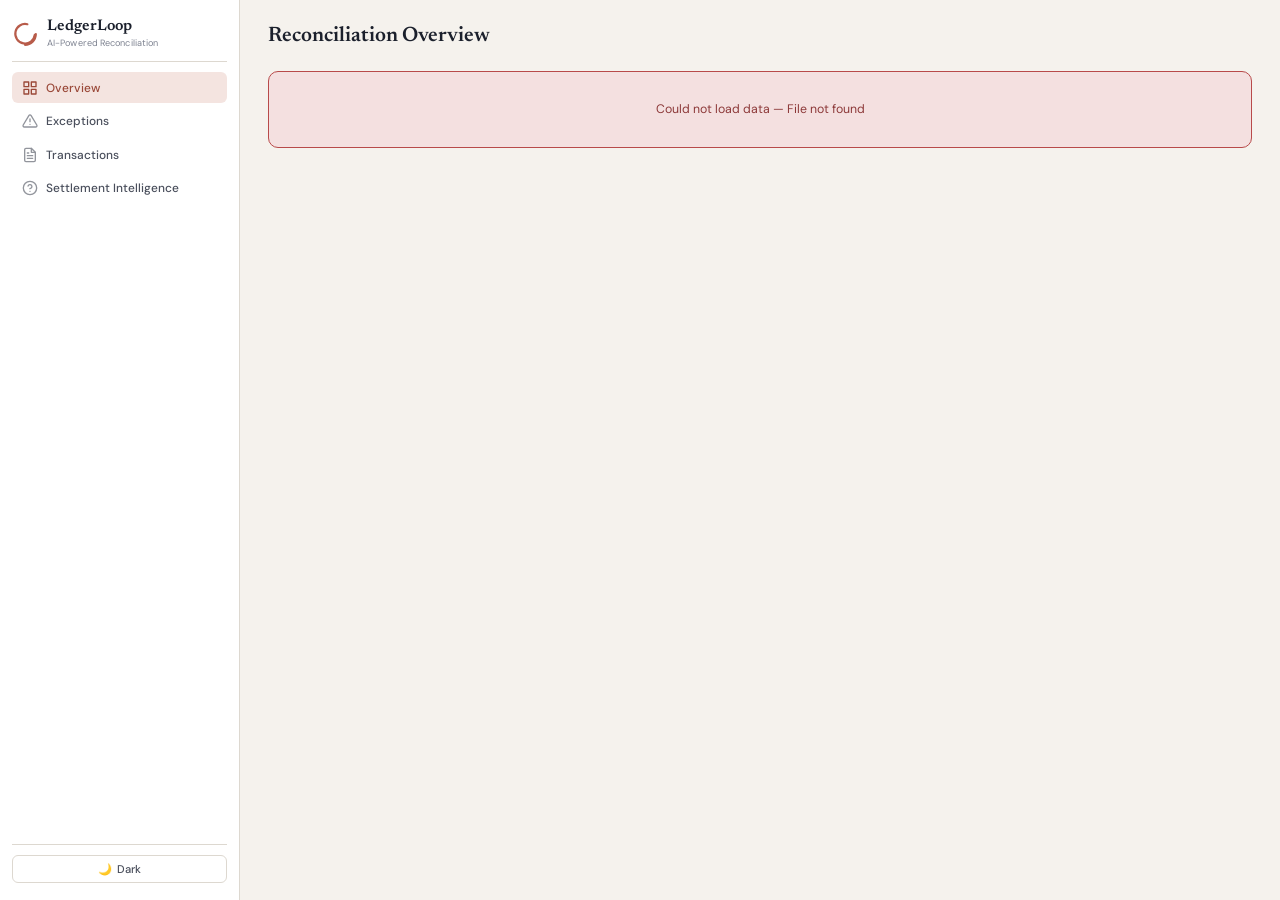
==== commit 210c1049: "Restore and overhaul LedgerLoop operations UI Root cause: Flask had no route to serve static assets " ====
--- a/ui/index.html
+++ b/ui/index.html
@@ -11,23 +11,33 @@
 <link rel="stylesheet" href="styles.css">
 </head>
 <body>
-<div class="shell">
+<div class="app">
   <!-- Sidebar -->
   <aside class="sidebar" role="navigation" aria-label="Main navigation">
     <div class="sidebar-brand">
       <svg xmlns="http://www.w3.org/2000/svg" viewBox="0 0 24 24" fill="none" stroke="currentColor" stroke-width="2" stroke-linecap="round" stroke-linejoin="round"><path d="M21 12.79A9 9 0 1 1 14.21 3"/><path d="M22 12c0 5.523-4.477 10-10 10"/></svg>
-      <span>LedgerLoop</span>
+      <div>
+        <span class="brand-name">LedgerLoop</span>
+        <span class="brand-sub">AI-Powered Reconciliation</span>
+      </div>
     </div>
-    <nav class="nav">
+    <nav class="nav" id="nav">
       <button class="nav-item active" data-panel="overview">
+        <svg viewBox="0 0 24 24" fill="none" stroke="currentColor" stroke-width="2" stroke-linecap="round" stroke-linejoin="round"><rect x="3" y="3" width="7" height="7"/><rect x="14" y="3" width="7" height="7"/><rect x="14" y="14" width="7" height="7"/><rect x="3" y="14" width="7" height="7"/></svg>
         Overview
       </button>
       <button class="nav-item" data-panel="exceptions">
+        <svg viewBox="0 0 24 24" fill="none" stroke="currentColor" stroke-width="2" stroke-linecap="round" stroke-linejoin="round"><path d="M10.29 3.86L1.82 18a2 2 0 0 0 1.71 3h16.94a2 2 0 0 0 1.71-3L13.71 3.86a2 2 0 0 0-3.42 0z"/><line x1="12" y1="9" x2="12" y2="13"/><line x1="12" y1="17" x2="12.01" y2="17"/></svg>
         Exceptions
         <span class="badge" id="exc-badge" style="display:none">0</span>
       </button>
+      <button class="nav-item" data-panel="transactions">
+        <svg viewBox="0 0 24 24" fill="none" stroke="currentColor" stroke-width="2" stroke-linecap="round" stroke-linejoin="round"><path d="M14 2H6a2 2 0 0 0-2 2v16a2 2 0 0 0 2 2h12a2 2 0 0 0 2-2V8z"/><polyline points="14 2 14 8 20 8"/><line x1="16" y1="13" x2="8" y2="13"/><line x1="16" y1="17" x2="8" y2="17"/><polyline points="10 9 9 9 8 9"/></svg>
+        Transactions
+      </button>
       <button class="nav-item" data-panel="qa">
-        Q&A
+        <svg viewBox="0 0 24 24" fill="none" stroke="currentColor" stroke-width="2" stroke-linecap="round" stroke-linejoin="round"><circle cx="12" cy="12" r="10"/><path d="M9.09 9a3 3 0 0 1 5.83 1c0 2-3 3-3 3"/><line x1="12" y1="17" x2="12.01" y2="17"/></svg>
+        Settlement Intelligence
       </button>
     </nav>
     <div class="sidebar-footer">
@@ -41,32 +51,44 @@
   <!-- Main -->
   <main class="main" role="main">
     <!-- Overview Panel -->
-    <section class="panel active" id="panel-overview" aria-labelledby="overview-title">
-      <div class="card" style="margin-bottom:1.5rem">
-        <div class="card-head"><h1 id="overview-title">Reconciliation Dashboard</h1></div>
-        <div class="card-body" id="overview-content">
-          <div class="loading">Loading…</div>
-        </div>
+    <section class="panel active" id="panel-overview">
+      <div class="panel-head">
+        <h1>Reconciliation Overview</h1>
+        <span class="panel-subtitle" id="overview-subtitle"></span>
+      </div>
+      <div id="overview-content">
+        <div class="loading">Loading…</div>
       </div>
     </section>
 
     <!-- Exceptions Panel -->
-    <section class="panel" id="panel-exceptions" aria-labelledby="exceptions-title">
-      <div class="card" style="margin-bottom:1rem">
-        <div class="card-head"><h2 id="exceptions-title">Exceptions Requiring Attention</h2></div>
-        <div class="card-body" id="exceptions-content">
-          <div class="loading">Loading…</div>
-        </div>
+    <section class="panel" id="panel-exceptions">
+      <div class="panel-head">
+        <h1>Exceptions Requiring Attention</h1>
+      </div>
+      <div id="exceptions-content">
+        <div class="loading">Loading…</div>
+      </div>
+    </section>
+
+    <!-- Transactions Panel -->
+    <section class="panel" id="panel-transactions">
+      <div class="panel-head">
+        <h1>Transaction Explorer</h1>
+      </div>
+      <div id="transactions-content">
+        <div class="loading">Loading…</div>
       </div>
     </section>
 
     <!-- Q&A Panel -->
-    <section class="panel" id="panel-qa" aria-labelledby="qa-title">
-      <div class="card">
-        <div class="card-head"><h2 id="qa-title">Settlement Q&A</h2></div>
-        <div class="card-body" id="qa-content">
-          <div class="empty-msg">Select the Q&A tab to load the question interface.</div>
-        </div>
+    <section class="panel" id="panel-qa">
+      <div class="panel-head">
+        <h1>Settlement Intelligence</h1>
+        <span class="panel-subtitle">AI-assisted reconciliation analysis</span>
+      </div>
+      <div id="qa-content">
+        <div class="empty-msg">Select this tab to load the question interface.</div>
       </div>
     </section>
   </main>
@@ -74,4 +96,4 @@
 
 <script src="app.js"></script>
 </body>
-</html>+</html>
--- a/ui/styles.css
+++ b/ui/styles.css
@@ -38,11 +38,9 @@
   --shadow-sm:   0 1px 3px rgba(27,32,44,.06), 0 1px 2px rgba(27,32,44,.04);
   --shadow:      0 2px 8px rgba(27,32,44,.06), 0 1px 3px rgba(27,32,44,.04);
   --shadow-md:   0 4px 16px rgba(27,32,44,.07), 0 2px 6px rgba(27,32,44,.04);
-  --shadow-lg:   0 8px 32px rgba(27,32,44,.08), 0 4px 12px rgba(27,32,44,.04);
 
   --radius:      6px;
   --radius-lg:   10px;
-  --radius-xl:   14px;
   --radius-pill: 100px;
 
   --font-body:   'DM Sans', system-ui, -apple-system, sans-serif;
@@ -55,88 +53,42 @@
 /* ─── Dark theme ─────────────────────────────────────────── */
 @media (prefers-color-scheme: dark) {
   :root:not([data-theme="light"]) {
-    --bg:          #111318;
-    --bg-wash:     #161820;
-    --surface:     #1A1D26;
-    --surface-2:   #1F222C;
-    --surface-3:   #252834;
-    --border:      #2C3040;
-    --border-l:    #363A4C;
-    --text:        #E4E2DE;
-    --text-2:      #A0A4B0;
-    --text-3:      #6A6E7C;
-    --text-4:      #484C58;
-
-    --accent:      #D4816E;
-    --accent-hover:#C06E5C;
-    --accent-soft: #2A1E1A;
-    --accent-text: #E09888;
-
-    --green:       #5EBA88;
-    --green-bg:    #16241E;
-    --green-text:  #7ACC9E;
-
-    --amber:       #CDA055;
-    --amber-bg:    #241E14;
-    --amber-text:  #D4B06A;
-
-    --red:         #D47070;
-    --red-bg:      #281616;
-    --red-text:    #E08888;
-
-    --mono-bg:     #1E2028;
-
-    --shadow-xs:   0 1px 2px rgba(0,0,0,.2);
-    --shadow-sm:   0 1px 3px rgba(0,0,0,.25), 0 1px 2px rgba(0,0,0,.15);
-    --shadow:      0 2px 8px rgba(0,0,0,.25), 0 1px 3px rgba(0,0,0,.15);
-    --shadow-md:   0 4px 16px rgba(0,0,0,.3), 0 2px 6px rgba(0,0,0,.15);
-    --shadow-lg:   0 8px 32px rgba(0,0,0,.35), 0 4px 12px rgba(0,0,0,.2);
+    --bg: #111318; --bg-wash: #161820; --surface: #1A1D26;
+    --surface-2: #1F222C; --surface-3: #252834;
+    --border: #2C3040; --border-l: #363A4C;
+    --text: #E4E2DE; --text-2: #A0A4B0; --text-3: #6A6E7C; --text-4: #484C58;
+    --accent: #D4816E; --accent-hover: #C06E5C; --accent-soft: #2A1E1A; --accent-text: #E09888;
+    --green: #5EBA88; --green-bg: #16241E; --green-text: #7ACC9E;
+    --amber: #CDA055; --amber-bg: #241E14; --amber-text: #D4B06A;
+    --red: #D47070; --red-bg: #281616; --red-text: #E08888;
+    --mono-bg: #1E2028;
+    --shadow-xs: 0 1px 2px rgba(0,0,0,.2);
+    --shadow-sm: 0 1px 3px rgba(0,0,0,.25), 0 1px 2px rgba(0,0,0,.15);
+    --shadow: 0 2px 8px rgba(0,0,0,.25), 0 1px 3px rgba(0,0,0,.15);
+    --shadow-md: 0 4px 16px rgba(0,0,0,.3), 0 2px 6px rgba(0,0,0,.15);
   }
 }
 :root[data-theme="dark"] {
-  --bg:          #111318;
-  --bg-wash:     #161820;
-  --surface:     #1A1D26;
-  --surface-2:   #1F222C;
-  --surface-3:   #252834;
-  --border:      #2C3040;
-  --border-l:    #363A4C;
-  --text:        #E4E2DE;
-  --text-2:      #A0A4B0;
-  --text-3:      #6A6E7C;
-  --text-4:      #484C58;
-
-  --accent:      #D4816E;
-  --accent-hover:#C06E5C;
-  --accent-soft: #2A1E1A;
-  --accent-text: #E09888;
-
-  --green:       #5EBA88;
-  --green-bg:    #16241E;
-  --green-text:  #7ACC9E;
-
-  --amber:       #CDA055;
-  --amber-bg:    #241E14;
-  --amber-text:  #D4B06A;
-
-  --red:         #D47070;
-  --red-bg:      #281616;
-  --red-text:    #E08888;
-
-  --mono-bg:     #1E2028;
-
-  --shadow-xs:   0 1px 2px rgba(0,0,0,.2);
-  --shadow-sm:   0 1px 3px rgba(0,0,0,.25), 0 1px 2px rgba(0,0,0,.15);
-  --shadow:      0 2px 8px rgba(0,0,0,.25), 0 1px 3px rgba(0,0,0,.15);
-  --shadow-md:   0 4px 16px rgba(0,0,0,.3), 0 2px 6px rgba(0,0,0,.15);
-  --shadow-lg:   0 8px 32px rgba(0,0,0,.35), 0 4px 12px rgba(0,0,0,.2);
+  --bg: #111318; --bg-wash: #161820; --surface: #1A1D26;
+  --surface-2: #1F222C; --surface-3: #252834;
+  --border: #2C3040; --border-l: #363A4C;
+  --text: #E4E2DE; --text-2: #A0A4B0; --text-3: #6A6E7C; --text-4: #484C58;
+  --accent: #D4816E; --accent-hover: #C06E5C; --accent-soft: #2A1E1A; --accent-text: #E09888;
+  --green: #5EBA88; --green-bg: #16241E; --green-text: #7ACC9E;
+  --amber: #CDA055; --amber-bg: #241E14; --amber-text: #D4B06A;
+  --red: #D47070; --red-bg: #281616; --red-text: #E08888;
+  --mono-bg: #1E2028;
+  --shadow-xs: 0 1px 2px rgba(0,0,0,.2);
+  --shadow-sm: 0 1px 3px rgba(0,0,0,.25), 0 1px 2px rgba(0,0,0,.15);
+  --shadow: 0 2px 8px rgba(0,0,0,.25), 0 1px 3px rgba(0,0,0,.15);
+  --shadow-md: 0 4px 16px rgba(0,0,0,.3), 0 2px 6px rgba(0,0,0,.15);
 }
 
 /* ═══════════════════════════════════════════════════════════════════════
    Base / Reset
    ═══════════════════════════════════════════════════════════════════════ */
 
-* { box-sizing: border-box; }
+*, *::before, *::after { box-sizing: border-box; }
 html { font-size: 14px; -webkit-font-smoothing: antialiased; -moz-osx-font-smoothing: grayscale; }
 body {
   margin: 0; min-height: 100vh;
@@ -149,69 +101,107 @@
 button { font-family: inherit; cursor: pointer; }
 input, select, textarea { font-family: inherit; }
 h1, h2, h3, h4 { font-family: var(--font-display); margin: 0 0 0.5rem; color: var(--text); }
-h1 { font-size: 1.6rem; font-weight: 600; }
-h2 { font-size: 1.3rem; font-weight: 600; }
-h3 { font-size: 1.1rem; font-weight: 500; }
+h1 { font-size: 1.5rem; font-weight: 600; text-wrap: balance; }
+h2 { font-size: 1.25rem; font-weight: 600; }
+h3 { font-size: 1.05rem; font-weight: 500; }
 code, pre, .mono { font-family: var(--font-mono); font-size: 0.85em; }
 
 /* ═══════════════════════════════════════════════════════════════════════
-   Layout: Shell
-   ═══════════════════════════════════════════════════════════════════════ */
-
-.shell { display: grid; grid-template-columns: var(--sidebar-w) 1fr; min-height: 100vh; }
+   Layout: App Shell
+   ═══════════════════════════════════════════════════════════════════════ */
+
+.app { display: grid; grid-template-columns: var(--sidebar-w) 1fr; min-height: 100vh; }
 
 /* Sidebar */
 .sidebar {
   background: var(--surface);
   border-right: 1px solid var(--border);
-  padding: 1.25rem 1rem;
-  display: flex; flex-direction: column; gap: 1rem;
+  padding: 1.25rem 0.85rem;
+  display: flex; flex-direction: column; gap: 0.75rem;
   position: sticky; top: 0; height: 100vh; overflow-y: auto;
 }
-.sidebar-brand { display: flex; align-items: center; gap: 0.6rem; padding-bottom: 0.5rem; border-bottom: 1px solid var(--border); }
-.sidebar-brand svg { width: 28px; height: 28px; color: var(--accent); }
-.sidebar-brand span { font-family: var(--font-display); font-size: 1.15rem; font-weight: 600; color: var(--text); }
-.nav { display: flex; flex-direction: column; gap: 0.25rem; }
+.sidebar-brand {
+  display: flex; align-items: center; gap: 0.65rem;
+  padding-bottom: 0.75rem; border-bottom: 1px solid var(--border);
+}
+.sidebar-brand svg { width: 26px; height: 26px; color: var(--accent); flex-shrink: 0; }
+.brand-name {
+  display: block;
+  font-family: var(--font-display); font-size: 1.1rem; font-weight: 600; color: var(--text);
+  line-height: 1.2;
+}
+.brand-sub {
+  display: block;
+  font-size: 0.65rem; color: var(--text-3); font-weight: 400; letter-spacing: 0.01em;
+}
+.nav { display: flex; flex-direction: column; gap: 2px; }
 .nav-item {
   display: flex; align-items: center; gap: 0.6rem;
-  padding: 0.6rem 0.75rem; border-radius: var(--radius);
-  color: var(--text-2); font-weight: 500; font-size: 0.9rem;
+  padding: 0.55rem 0.7rem; border-radius: var(--radius);
+  color: var(--text-2); font-weight: 500; font-size: 0.85rem;
   border: none; background: transparent; width: 100%; text-align: left;
   transition: background 0.12s, color 0.12s;
 }
+.nav-item svg { width: 16px; height: 16px; flex-shrink: 0; opacity: 0.6; }
 .nav-item:hover { background: var(--bg-wash); color: var(--text); }
+.nav-item:hover svg { opacity: 0.85; }
 .nav-item.active { background: var(--accent-soft); color: var(--accent-text); }
+.nav-item.active svg { opacity: 1; }
 .nav-item .badge {
-  margin-left: auto; min-width: 1.5rem; height: 1.5rem;
+  margin-left: auto; min-width: 1.4rem; height: 1.4rem;
   display: flex; align-items: center; justify-content: center;
-  font-size: 0.65rem; font-weight: 700; border-radius: var(--radius-pill);
-  background: var(--red); color: #fff; padding: 0 0.35rem;
-}
-.sidebar-footer { margin-top: auto; padding-top: 1rem; border-top: 1px solid var(--border); display: flex; gap: 0.5rem; }
-.sidebar-footer button { flex: 1; }
+  font-size: 0.6rem; font-weight: 700; border-radius: var(--radius-pill);
+  background: var(--red); color: #fff; padding: 0 0.3rem;
+}
+.sidebar-footer { margin-top: auto; padding-top: 0.75rem; border-top: 1px solid var(--border); }
+.sidebar-footer button { width: 100%; }
 
 /* Main */
-.main { padding: 1.5rem 2rem; overflow-x: hidden; }
-@media (max-width: 900px) {
-  .shell { grid-template-columns: 1fr; }
-  .sidebar { position: relative; height: auto; border-right: none; border-bottom: 1px solid var(--border); flex-direction: row; flex-wrap: wrap; align-items: center; padding: 0.75rem 1rem; }
-  .sidebar-brand { border: none; padding: 0; }
-  .nav { flex-direction: row; flex-wrap: wrap; width: 100%; }
-  .nav-item { flex: 1; justify-content: center; }
-  .sidebar-footer { display: none; }
-  .main { padding: 1rem; }
-}
-
-/* Panels */
+.main {
+  padding: 1.5rem 2rem;
+  overflow-x: hidden;
+  overflow-y: auto;
+  max-height: 100vh;
+}
+
+/* Panel */
 .panel { display: none; animation: fadeIn 0.15s ease-out; }
 .panel.active { display: block; }
-@keyframes fadeIn { from { opacity: 0; transform: translateY(4px); } to { opacity: 1; transform: translateY(0); } }
-
-/* ═══════════════════════════════════════════════════════════════════════
-   Components
-   ═══════════════════════════════════════════════════════════════════════ */
-
-/* Buttons */
+@keyframes fadeIn { from { opacity: 0; transform: translateY(3px); } to { opacity: 1; transform: translateY(0); } }
+
+.panel-head {
+  margin-bottom: 1.25rem;
+  display: flex; align-items: baseline; gap: 1rem; flex-wrap: wrap;
+}
+.panel-head h1 { margin: 0; }
+.panel-subtitle { color: var(--text-3); font-size: 0.85rem; }
+
+/* Responsive */
+@media (max-width: 900px) {
+  .app { grid-template-columns: 1fr; }
+  .sidebar {
+    position: relative; height: auto; border-right: none;
+    border-bottom: 1px solid var(--border); flex-direction: row;
+    flex-wrap: wrap; align-items: center; padding: 0.6rem 0.8rem;
+  }
+  .sidebar-brand { border: none; padding: 0; }
+  .sidebar-brand .brand-sub { display: none; }
+  .nav { flex-direction: row; flex-wrap: wrap; width: 100%; gap: 2px; }
+  .nav-item { flex: 1; justify-content: center; font-size: 0.78rem; padding: 0.45rem 0.3rem; }
+  .nav-item svg { display: none; }
+  .nav-item .badge { position: relative; top: -4px; min-width: 1rem; height: 1rem; font-size: 0.55rem; }
+  .sidebar-footer { display: none; }
+  .main { padding: 1rem; max-height: none; }
+}
+@media (max-width: 600px) {
+  html { font-size: 13px; }
+  .main { padding: 0.75rem; }
+}
+
+/* ═══════════════════════════════════════════════════════════════════════
+   Buttons / Inputs
+   ═══════════════════════════════════════════════════════════════════════ */
+
 .btn {
   display: inline-flex; align-items: center; justify-content: center; gap: 0.4rem;
   padding: 0.5rem 1rem; border-radius: var(--radius);
@@ -223,167 +213,341 @@
 .btn-primary:hover:not(:disabled) { background: var(--accent-hover); border-color: var(--accent-hover); }
 .btn-secondary { background: var(--surface); color: var(--text); border-color: var(--border); }
 .btn-secondary:hover:not(:disabled) { background: var(--bg-wash); border-color: var(--border-l); }
-.btn-ghost { background: transparent; color: var(--text-2); border-color: transparent; }
+.btn-ghost { background: transparent; color: var(--text-2); border-color: transparent; padding: 0.35rem 0.6rem; }
 .btn-ghost:hover:not(:disabled) { background: var(--bg-wash); color: var(--text); }
-.btn-danger { background: var(--red); color: #fff; border-color: var(--red); }
-.btn-danger:hover:not(:disabled) { background: #a03e3e; border-color: #a03e3e; }
-.btn-sm { padding: 0.35rem 0.7rem; font-size: 0.78rem; }
-
-/* Chips */
+.btn-sm { padding: 0.3rem 0.65rem; font-size: 0.78rem; }
+
+.field {
+  width: 100%; padding: 0.5rem 0.75rem;
+  border: 1px solid var(--border); border-radius: var(--radius);
+  background: var(--surface); color: var(--text);
+  font-size: 0.85rem;
+  transition: border 0.12s, box-shadow 0.12s;
+}
+.field:focus { outline: none; border-color: var(--accent); box-shadow: 0 0 0 3px var(--accent-soft); }
+.field::placeholder { color: var(--text-4); }
+
+.theme-toggle {
+  display: flex; align-items: center; justify-content: center; gap: 0.4rem;
+  padding: 0.4rem 0.6rem; border-radius: var(--radius);
+  border: 1px solid var(--border); background: var(--surface); color: var(--text-2); font-size: 0.8rem;
+}
+.theme-toggle:hover { border-color: var(--accent); color: var(--accent); }
+
+/* ═══════════════════════════════════════════════════════════════════════
+   Cards
+   ═══════════════════════════════════════════════════════════════════════ */
+
+.card {
+  background: var(--surface); border: 1px solid var(--border);
+  border-radius: var(--radius-lg); overflow: hidden;
+}
+.card-head {
+  padding: 0.75rem 1.1rem; border-bottom: 1px solid var(--border);
+  display: flex; align-items: center; justify-content: space-between;
+  background: var(--surface-2);
+}
+.card-head h2, .card-head h3 { margin: 0; font-size: 0.95rem; }
+.card-body { padding: 1.1rem; }
+
+/* ═══════════════════════════════════════════════════════════════════════
+   Chips / Status Badges
+   ═══════════════════════════════════════════════════════════════════════ */
+
 .chip {
   display: inline-flex; align-items: center; padding: 0.15rem 0.55rem;
   font-size: 0.68rem; font-weight: 600; border-radius: var(--radius-pill);
-  text-transform: uppercase; letter-spacing: 0.02em;
-}
-.chip-match { background: var(--green-bg); color: var(--green-text); }
-.chip-review { background: var(--amber-bg); color: var(--amber-text); }
+  text-transform: uppercase; letter-spacing: 0.03em;
+  white-space: nowrap;
+}
+.chip-match   { background: var(--green-bg); color: var(--green-text); }
+.chip-review  { background: var(--amber-bg); color: var(--amber-text); }
 .chip-unresolved { background: var(--red-bg); color: var(--red-text); }
 .chip-neutral { background: var(--bg-wash); color: var(--text-3); }
-.chip-yes { background: var(--green-bg); color: var(--green-text); }
-.chip-no { background: var(--bg-wash); color: var(--text-3); }
-.chip-tier { background: var(--accent-soft); color: var(--accent-text); font-size: 0.65rem; }
-
-/* Cards */
-.card { background: var(--surface); border: 1px solid var(--border); border-radius: var(--radius-lg); overflow: hidden; box-shadow: var(--shadow-sm); }
-.card-head { padding: 1rem 1.25rem; border-bottom: 1px solid var(--border); display: flex; align-items: center; justify-content: space-between; }
-.card-body { padding: 1.25rem; }
-
-/* Tables */
-.x-table { width: 100%; border-collapse: collapse; font-size: 0.85rem; }
-.x-table th, .x-table td { padding: 0.55rem 0.75rem; text-align: left; border-bottom: 1px solid var(--border); }
-.x-table th { font-weight: 600; color: var(--text-2); font-size: 0.75rem; text-transform: uppercase; letter-spacing: 0.04em; background: var(--surface-2); }
-.x-table tbody tr { transition: background 0.1s; }
+.chip-yes     { background: var(--green-bg); color: var(--green-text); }
+.chip-no      { background: var(--bg-wash); color: var(--text-3); }
+.chip-tier    { background: var(--accent-soft); color: var(--accent-text); font-size: 0.62rem; }
+
+/* Status row — full status text with colored dot for accessibility */
+.status-dot {
+  display: inline-block; width: 8px; height: 8px; border-radius: 50%;
+  margin-right: 6px; vertical-align: middle;
+  flex-shrink: 0;
+}
+.status-dot.match   { background: var(--green); }
+.status-dot.review  { background: var(--amber); }
+.status-dot.unresolved { background: var(--red); }
+.status-dot.neutral { background: var(--text-4); }
+
+/* ═══════════════════════════════════════════════════════════════════════
+   Stats Grid (Overview KPIs)
+   ═══════════════════════════════════════════════════════════════════════ */
+
+.stats-grid {
+  display: grid;
+  grid-template-columns: repeat(auto-fit, minmax(150px, 1fr));
+  gap: 0.85rem;
+  margin-bottom: 1.25rem;
+}
+.stat-card {
+  background: var(--surface); border: 1px solid var(--border);
+  border-radius: var(--radius-lg); padding: 1rem 1.1rem;
+  display: flex; flex-direction: column; gap: 0.35rem;
+}
+.stat-card .label {
+  font-size: 0.65rem; text-transform: uppercase; letter-spacing: 0.04em;
+  color: var(--text-3); font-weight: 500;
+}
+.stat-card .value {
+  font-family: var(--font-mono); font-size: 1.6rem; font-weight: 600;
+  color: var(--text); line-height: 1.1;
+  font-variant-numeric: tabular-nums;
+}
+.stat-card.match .value { color: var(--green); }
+.stat-card.review .value { color: var(--amber); }
+.stat-card.unresolved .value { color: var(--red); }
+.stat-card .sub {
+  font-size: 0.72rem; color: var(--text-3);
+  display: flex; gap: 0.4rem; flex-wrap: wrap;
+}
+
+/* ═══════════════════════════════════════════════════════════════════════
+   Tables
+   ═══════════════════════════════════════════════════════════════════════ */
+
+.x-table { width: 100%; border-collapse: collapse; font-size: 0.82rem; }
+.x-table th, .x-table td {
+  padding: 0.5rem 0.7rem; text-align: left;
+  border-bottom: 1px solid var(--border);
+}
+.x-table th {
+  font-weight: 600; color: var(--text-2); font-size: 0.7rem;
+  text-transform: uppercase; letter-spacing: 0.04em;
+  background: var(--surface-2);
+  position: sticky; top: 0; z-index: 1;
+}
+.x-table tbody tr { transition: background 0.08s; cursor: pointer; }
 .x-table tbody tr:hover { background: var(--bg-wash); }
 .x-table tbody tr.selected { background: var(--accent-soft); }
-.x-table .empty { text-align: center; color: var(--text-3); padding: 2rem; font-style: italic; }
-.x-table .mono { color: var(--text-2); }
-
-/* Form inputs */
-.field { width: 100%; padding: 0.55rem 0.75rem; border: 1px solid var(--border); border-radius: var(--radius); background: var(--surface); color: var(--text); transition: border 0.12s, box-shadow 0.12s; }
-.field:focus { outline: none; border-color: var(--accent); box-shadow: 0 0 0 3px var(--accent-soft); }
-.field::placeholder { color: var(--text-4); }
-.field-sm { padding: 0.4rem 0.6rem; font-size: 0.85rem; }
-
-/* Filter bar */
-.filter-bar { display: flex; gap: 0.5rem; margin-bottom: 0.75rem; flex-wrap: wrap; }
-.filter-btn { padding: 0.4rem 0.85rem; border-radius: var(--radius-pill); border: 1px solid var(--border); background: var(--surface); color: var(--text-2); font-weight: 500; font-size: 0.8rem; transition: all 0.12s; }
+.x-table .empty { text-align: center; color: var(--text-3); padding: 2rem; font-style: italic; cursor: default; }
+.x-table .num { font-variant-numeric: tabular-nums; text-align: right; }
+
+/* ═══════════════════════════════════════════════════════════════════════
+   Filter Bar
+   ═══════════════════════════════════════════════════════════════════════ */
+
+.filter-bar { display: flex; gap: 0.4rem; margin-bottom: 0.75rem; flex-wrap: wrap; align-items: center; }
+.filter-btn {
+  padding: 0.35rem 0.75rem; border-radius: var(--radius-pill);
+  border: 1px solid var(--border); background: var(--surface);
+  color: var(--text-2); font-weight: 500; font-size: 0.78rem;
+  transition: all 0.12s;
+}
 .filter-btn:hover { border-color: var(--accent); color: var(--accent); }
 .filter-btn.active { background: var(--accent); border-color: var(--accent); color: #fff; }
-
-/* Detail view */
-.detail-card { background: var(--surface); border: 1px solid var(--border); border-radius: var(--radius-lg); overflow: hidden; }
-.detail-head { display: flex; align-items: center; gap: 0.75rem; flex-wrap: wrap; padding: 1rem 1.25rem; border-bottom: 1px solid var(--border); background: var(--surface-2); }
+.filter-count { margin-left: auto; font-size: 0.78rem; color: var(--text-3); }
+
+/* ═══════════════════════════════════════════════════════════════════════
+   Exception Split View (table + detail)
+   ═══════════════════════════════════════════════════════════════════════ */
+
+.exc-split { display: grid; grid-template-columns: 400px 1fr; gap: 1rem; align-items: start; }
+@media (max-width: 1000px) { .exc-split { grid-template-columns: 1fr; } }
+.exc-list { overflow: auto; max-height: calc(100vh - 180px); }
+.exc-detail-panel { min-height: 300px; }
+
+/* ═══════════════════════════════════════════════════════════════════════
+   Transaction Detail
+   ═══════════════════════════════════════════════════════════════════════ */
+
+.detail-card {
+  background: var(--surface); border: 1px solid var(--border);
+  border-radius: var(--radius-lg); overflow: hidden;
+}
+.detail-head {
+  display: flex; align-items: center; gap: 0.75rem; flex-wrap: wrap;
+  padding: 0.85rem 1.1rem; border-bottom: 1px solid var(--border);
+  background: var(--surface-2);
+}
 .detail-tid { font-family: var(--font-mono); font-weight: 600; font-size: 1rem; color: var(--text); }
-.detail-body { padding: 1.25rem; }
+.detail-body { padding: 1.1rem; }
 .detail-grid { display: grid; grid-template-columns: 1fr 1fr; gap: 1.5rem; }
 @media (max-width: 700px) { .detail-grid { grid-template-columns: 1fr; gap: 1rem; } }
-.detail-field { margin-bottom: 0.75rem; }
+
+.detail-field { margin-bottom: 0.65rem; }
 .detail-field:last-child { margin-bottom: 0; }
-.df-label { font-size: 0.7rem; text-transform: uppercase; letter-spacing: 0.05em; color: var(--text-3); margin-bottom: 0.2rem; font-weight: 500; }
-.df-value { font-size: 0.9rem; color: var(--text); word-break: break-word; }
-.df-value.mono { font-family: var(--font-mono); font-size: 0.8rem; background: var(--mono-bg); padding: 0.25rem 0.5rem; border-radius: var(--radius); display: inline-block; }
-
-/* Evidence block */
-.evidence-block { margin-top: 1rem; padding-top: 1rem; border-top: 1px solid var(--border); }
-.evidence-block h4 { font-size: 0.85rem; font-weight: 600; color: var(--text-2); margin-bottom: 0.6rem; }
-.ev-row { display: flex; gap: 1rem; padding: 0.35rem 0; border-bottom: 1px solid var(--border); }
+.df-label {
+  font-size: 0.65rem; text-transform: uppercase; letter-spacing: 0.04em;
+  color: var(--text-3); margin-bottom: 0.15rem; font-weight: 500;
+}
+.df-value { font-size: 0.88rem; color: var(--text); word-break: break-word; }
+.df-value.mono {
+  font-family: var(--font-mono); font-size: 0.78rem;
+  background: var(--mono-bg); padding: 0.2rem 0.5rem;
+  border-radius: var(--radius); display: inline-block;
+}
+.df-value.negative { color: var(--red); }
+.df-value.positive { color: var(--green); }
+
+/* ═══════════════════════════════════════════════════════════════════════
+   Evidence Blocks
+   ═══════════════════════════════════════════════════════════════════════ */
+
+.evidence-block { margin-top: 0.85rem; padding-top: 0.85rem; border-top: 1px solid var(--border); }
+.evidence-block h4 { font-size: 0.8rem; font-weight: 600; color: var(--text-2); margin-bottom: 0.5rem; }
+.ev-row {
+  display: flex; gap: 1rem; padding: 0.3rem 0;
+  border-bottom: 1px solid var(--border); font-size: 0.82rem;
+}
 .ev-row:last-child { border-bottom: none; }
-.ev-row .ek { min-width: 160px; font-weight: 500; color: var(--text-2); font-size: 0.8rem; }
-.ev-row .ev { color: var(--text); font-family: var(--font-mono); font-size: 0.8rem; word-break: break-word; flex: 1; }
+.ev-row .ek { min-width: 140px; font-weight: 500; color: var(--text-2); font-size: 0.78rem; }
+.ev-row .ev {
+  color: var(--text); font-family: var(--font-mono); font-size: 0.78rem;
+  word-break: break-word; flex: 1;
+}
 
 /* Settlement breakdown */
-.settlement-block { margin-top: 1rem; padding: 1rem; background: var(--surface-2); border-radius: var(--radius); border: 1px solid var(--border); }
-.settlement-block h4 { font-size: 0.85rem; font-weight: 600; color: var(--text-2); margin-bottom: 0.6rem; }
-.settlement-grid { display: grid; grid-template-columns: repeat(auto-fit, minmax(140px, 1fr)); gap: 0.75rem; }
-.settlement-item { display: flex; flex-direction: column; gap: 0.15rem; }
-.settlement-label { font-size: 0.65rem; text-transform: uppercase; letter-spacing: 0.04em; color: var(--text-3); font-weight: 500; }
-.settlement-value { font-family: var(--font-mono); font-size: 0.95rem; font-weight: 500; color: var(--text); }
+.settlement-block {
+  margin-top: 0.85rem; padding: 0.85rem;
+  background: var(--surface-2); border-radius: var(--radius);
+  border: 1px solid var(--border);
+}
+.settlement-block h4 { font-size: 0.8rem; font-weight: 600; color: var(--text-2); margin-bottom: 0.5rem; }
+.settlement-grid { display: grid; grid-template-columns: repeat(auto-fit, minmax(130px, 1fr)); gap: 0.6rem; }
+.settlement-item { display: flex; flex-direction: column; gap: 0.1rem; }
+.settlement-label {
+  font-size: 0.6rem; text-transform: uppercase; letter-spacing: 0.04em;
+  color: var(--text-3); font-weight: 500;
+}
+.settlement-value {
+  font-family: var(--font-mono); font-size: 0.9rem; font-weight: 500; color: var(--text);
+  font-variant-numeric: tabular-nums;
+}
 .settlement-value.positive { color: var(--green); }
 .settlement-value.negative { color: var(--red); }
 .settlement-value.zero { color: var(--text-3); }
 
-/* Partial payment badge */
-.partial-badge {
+/* Bank rows display */
+.bank-rows { display: flex; flex-direction: column; gap: 0.3rem; }
+.bank-row {
+  display: flex; align-items: center; gap: 0.5rem;
+  padding: 0.35rem 0.6rem; background: var(--surface);
+  border: 1px solid var(--border); border-radius: var(--radius);
+}
+.bank-row .id {
+  font-family: var(--font-mono); font-size: 0.78rem;
+  background: var(--mono-bg); padding: 0.1rem 0.4rem; border-radius: var(--radius);
+}
+.bank-row .amount { font-family: var(--font-mono); font-weight: 500; font-size: 0.82rem; }
+.bank-row .amount.credit { color: var(--green); }
+
+/* ═══════════════════════════════════════════════════════════════════════
+   Retry Button
+   ═══════════════════════════════════════════════════════════════════════ */
+
+.retry-btn {
   display: inline-flex; align-items: center; gap: 0.35rem;
-  padding: 0.25rem 0.6rem; background: var(--amber-bg); color: var(--amber-text);
-  border-radius: var(--radius-pill); font-size: 0.7rem; font-weight: 600;
-}
-
-/* Split bank rows */
-.bank-rows { display: flex; flex-direction: column; gap: 0.35rem; }
-.bank-row { display: flex; align-items: center; gap: 0.5rem; padding: 0.4rem 0.6rem; background: var(--surface); border: 1px solid var(--border); border-radius: var(--radius); }
-.bank-row .id { font-family: var(--font-mono); font-size: 0.8rem; background: var(--mono-bg); padding: 0.15rem 0.4rem; border-radius: var(--radius); }
-.bank-row .amount { font-family: var(--font-mono); font-weight: 500; font-size: 0.85rem; }
-.bank-row .amount.credit { color: var(--green); }
-
-/* Confidence */
-.confidence-bar { height: 6px; background: var(--border); border-radius: 3px; overflow: hidden; }
+  padding: 0.35rem 0.75rem; background: var(--accent-soft); color: var(--accent-text);
+  border: 1px solid var(--accent); border-radius: var(--radius);
+  font-size: 0.75rem; font-weight: 500; transition: all 0.12s;
+}
+.retry-btn:hover:not(:disabled) { background: var(--accent); color: #fff; }
+.retry-btn:disabled { opacity: 0.55; cursor: not-allowed; }
+
+/* ═══════════════════════════════════════════════════════════════════════
+   Confidence Bar
+   ═══════════════════════════════════════════════════════════════════════ */
+
+.confidence-bar { height: 5px; background: var(--border); border-radius: 3px; overflow: hidden; margin-top: 3px; }
 .confidence-fill { height: 100%; background: var(--green); border-radius: 3px; transition: width 0.3s ease; }
 .confidence-fill.low { background: var(--amber); }
 .confidence-fill.critical { background: var(--red); }
 
-/* Loading */
-.loading { display: flex; align-items: center; justify-content: center; gap: 0.6rem; color: var(--text-3); font-size: 0.9rem; }
-.loading::before { content: ""; width: 16px; height: 16px; border: 2px solid var(--border); border-top-color: var(--accent); border-radius: 50%; animation: spin 0.8s linear infinite; }
-@keyframes spin { to { transform: rotate(360deg); } }
-
-/* Empty state */
-.empty-msg { text-align: center; color: var(--text-3); padding: 3rem 1rem; font-size: 0.9rem; }
-
-/* Q&A */
-.qa-wrap { display: flex; flex-direction: column; gap: 1.25rem; }
-.qa-input-card { background: var(--surface); border: 1px solid var(--border); border-radius: var(--radius-lg); overflow: hidden; }
-.qa-input-head { padding: 1rem 1.25rem; border-bottom: 1px solid var(--border); }
-.qa-input-row { display: flex; gap: 0.5rem; padding: 1rem 1.25rem; flex-wrap: wrap; }
+/* ═══════════════════════════════════════════════════════════════════════
+   Q&A / Settlement Intelligence
+   ═══════════════════════════════════════════════════════════════════════ */
+
+.qa-wrap { display: flex; flex-direction: column; gap: 1rem; max-width: 800px; }
+.qa-input-card {
+  background: var(--surface); border: 1px solid var(--border);
+  border-radius: var(--radius-lg); overflow: hidden;
+}
+.qa-input-head { padding: 0.75rem 1.1rem; border-bottom: 1px solid var(--border); }
+.qa-input-head h3 { margin: 0; font-size: 0.95rem; }
+.qa-input-row { display: flex; gap: 0.5rem; padding: 0.85rem 1.1rem; flex-wrap: wrap; }
 .qa-field { flex: 1; min-width: 200px; }
 .qa-send { white-space: nowrap; }
-.qa-chips { display: flex; flex-wrap: wrap; gap: 0.4rem; padding: 0 1.25rem 1rem; }
-.qa-chip { padding: 0.3rem 0.7rem; background: var(--surface-2); border: 1px solid var(--border); border-radius: var(--radius-pill); font-size: 0.75rem; color: var(--text-2); transition: all 0.12s; }
+.qa-chips { display: flex; flex-wrap: wrap; gap: 0.35rem; padding: 0 1.1rem 0.85rem; }
+.qa-chip {
+  padding: 0.25rem 0.6rem; background: var(--surface-2);
+  border: 1px solid var(--border); border-radius: var(--radius-pill);
+  font-size: 0.72rem; color: var(--text-2); transition: all 0.12s;
+}
 .qa-chip:hover { border-color: var(--accent); color: var(--accent); background: var(--accent-soft); cursor: pointer; }
-.qa-history { display: flex; flex-direction: column; gap: 0.75rem; }
-.qa-turn { background: var(--surface); border: 1px solid var(--border); border-radius: var(--radius-lg); overflow: hidden; }
-.qa-turn-q { padding: 0.85rem 1.25rem; background: var(--surface-2); border-bottom: 1px solid var(--border); font-weight: 500; }
-.qa-turn-a { padding: 1rem 1.25rem; }
-.qa-turn-a .answer-text { white-space: pre-wrap; line-height: 1.6; }
-.qa-turn-a .answer-meta { display: flex; gap: 1rem; margin-top: 0.5rem; font-size: 0.7rem; color: var(--text-3); }
-
-/* Theme toggle */
-.theme-toggle { display: inline-flex; align-items: center; gap: 0.4rem; padding: 0.4rem 0.6rem; border-radius: var(--radius); border: 1px solid var(--border); background: var(--surface); color: var(--text-2); font-size: 0.8rem; }
-.theme-toggle:hover { border-color: var(--accent); color: var(--accent); }
-
-/* Retry button */
-.retry-btn {
-  display: inline-flex; align-items: center; gap: 0.35rem;
-  padding: 0.4rem 0.8rem; background: var(--accent-soft); color: var(--accent-text);
-  border: 1px solid var(--accent); border-radius: var(--radius);
-  font-size: 0.75rem; font-weight: 500;
-  transition: all 0.12s;
-}
-.retry-btn:hover:not(:disabled) { background: var(--accent); color: #fff; }
-.retry-btn:disabled { opacity: 0.55; cursor: not-allowed; }
-
-/* Overview stats grid */
-.stats-grid { display: grid; grid-template-columns: repeat(auto-fit, minmax(160px, 1fr)); gap: 1rem; margin-bottom: 1.5rem; }
-.stat-card { background: var(--surface); border: 1px solid var(--border); border-radius: var(--radius-lg); padding: 1.25rem; display: flex; flex-direction: column; gap: 0.5rem; }
-.stat-card .label { font-size: 0.7rem; text-transform: uppercase; letter-spacing: 0.04em; color: var(--text-3); font-weight: 500; }
-.stat-card .value { font-family: var(--font-mono); font-size: 2rem; font-weight: 600; color: var(--text); line-height: 1.1; }
-.stat-card.match .value { color: var(--green); }
-.stat-card.review .value { color: var(--amber); }
-.stat-card.unresolved .value { color: var(--red); }
-.stat-card .tier { font-size: 0.75rem; color: var(--text-3); display: flex; gap: 0.5rem; flex-wrap: wrap; }
-.stat-card .tier .chip { font-size: 0.6rem; }
-
-/* Exception split view */
-.exc-split { display: grid; grid-template-columns: 360px 1fr; gap: 1rem; }
-@media (max-width: 1000px) { .exc-split { grid-template-columns: 1fr; } }
-.exc-split .card { height: 100%; }
-.exc-split .card-body { padding: 0; }
-.exc-split .card-body .card { border-radius: 0; border-left: none; border-right: none; border-top: none; }
-
-/* Responsive: stack sidebar on mobile, adjust font sizes */
-@media (max-width: 600px) {
-  html { font-size: 13px; }
-  .main { padding: 0.75rem; }
-  .card-body, .detail-body { padding: 1rem; }
-  .detail-head { padding: 0.75rem 1rem; }
-}+.qa-history { display: flex; flex-direction: column; gap: 0.65rem; }
+.qa-turn {
+  background: var(--surface); border: 1px solid var(--border);
+  border-radius: var(--radius-lg); overflow: hidden;
+}
+.qa-turn-q {
+  padding: 0.7rem 1.1rem; background: var(--surface-2);
+  border-bottom: 1px solid var(--border); font-weight: 500; font-size: 0.88rem;
+}
+.qa-turn-a { padding: 0.85rem 1.1rem; }
+.qa-turn-a .answer-text { white-space: pre-wrap; line-height: 1.6; font-size: 0.88rem; }
+.qa-turn-a .answer-meta {
+  display: flex; gap: 1rem; margin-top: 0.5rem;
+  font-size: 0.68rem; color: var(--text-3);
+}
+
+/* ═══════════════════════════════════════════════════════════════════════
+   Loading / Empty States
+   ═══════════════════════════════════════════════════════════════════════ */
+
+.loading {
+  display: flex; align-items: center; justify-content: center;
+  gap: 0.6rem; color: var(--text-3); font-size: 0.88rem; padding: 2rem;
+}
+.loading::before {
+  content: ""; width: 15px; height: 15px;
+  border: 2px solid var(--border); border-top-color: var(--accent);
+  border-radius: 50%; animation: spin 0.8s linear infinite;
+}
+@keyframes spin { to { transform: rotate(360deg); } }
+
+.empty-msg { text-align: center; color: var(--text-3); padding: 2.5rem 1rem; font-size: 0.88rem; }
+
+.error-msg {
+  text-align: center; color: var(--red-text); padding: 2rem 1rem;
+  background: var(--red-bg); border-radius: var(--radius-lg);
+  border: 1px solid var(--red); font-size: 0.88rem;
+}
+
+/* ═══════════════════════════════════════════════════════════════════════
+   Transactions Panel
+   ═══════════════════════════════════════════════════════════════════════ */
+
+.tx-search { margin-bottom: 0.75rem; }
+.tx-search .field { max-width: 400px; }
+.tx-table-wrap {
+  background: var(--surface); border: 1px solid var(--border);
+  border-radius: var(--radius-lg); overflow: hidden;
+}
+.tx-table-scroll { overflow: auto; max-height: calc(100vh - 200px); }
+.tx-detail-panel { margin-top: 1rem; }
+
+/* ═══════════════════════════════════════════════════════════════════════
+   Recent list (overview)
+   ═══════════════════════════════════════════════════════════════════════ */
+
+.recent-list { list-style: none; padding: 0; margin: 0; }
+.recent-list li {
+  display: flex; align-items: center; gap: 0.6rem;
+  padding: 0.45rem 0; border-bottom: 1px solid var(--border);
+  font-size: 0.82rem;
+}
+.recent-list li:last-child { border-bottom: none; }
+.recent-list .rid {
+  font-family: var(--font-mono); font-weight: 500; min-width: 70px;
+}
+.recent-list .rstatus { margin-left: auto; }
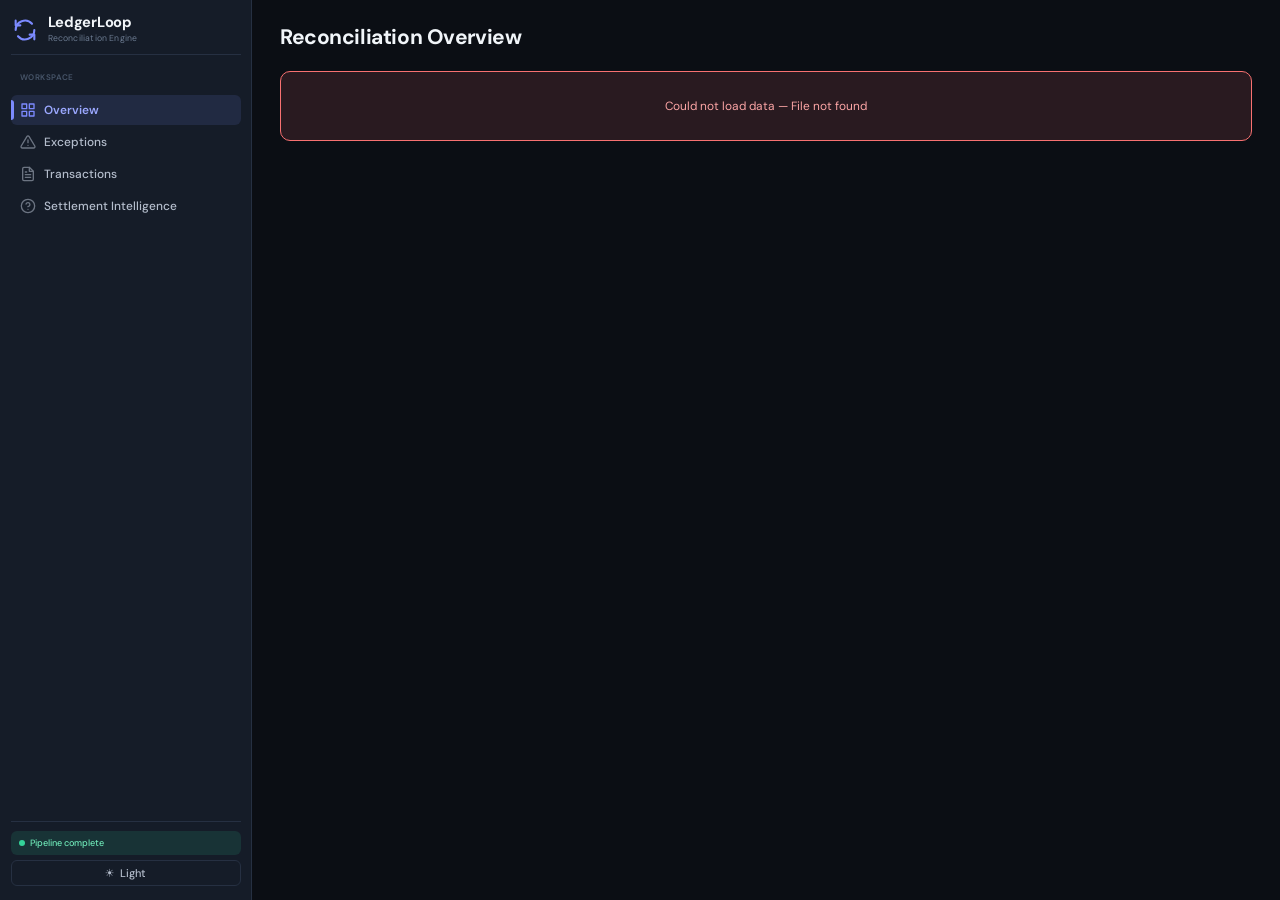
==== commit 7f8a8841: "Redesign: premium dark-first fintech UI" ====
--- a/ui/index.html
+++ b/ui/index.html
@@ -3,11 +3,11 @@
 <head>
 <meta charset="UTF-8">
 <meta name="viewport" content="width=device-width, initial-scale=1.0">
-<title>LedgerLoop</title>
+<title>LedgerLoop — Payment Reconciliation</title>
 <link rel="icon" href="data:image/svg+xml,<svg xmlns='http://www.w3.org/2000/svg' viewBox='0 0 100 100'><text y='.9em' font-size='90'>⚖️</text></svg>">
 <link rel="preconnect" href="https://fonts.googleapis.com">
 <link rel="preconnect" href="https://fonts.gstatic.com" crossorigin>
-<link href="https://fonts.googleapis.com/css2?family=DM+Sans:ital,opsz,wght@0,9..40,400;0,9..40,500;0,9..40,600;0,9..40,700&family=Newsreader:ital,opsz,wght@0,6..72,400;0,6..72,500;0,6..72,600;1,6..72,400&family=JetBrains+Mono:wght@400;500&display=swap" rel="stylesheet">
+<link href="https://fonts.googleapis.com/css2?family=DM+Sans:ital,opsz,wght@0,9..40,400;0,9..40,500;0,9..40,600;0,9..40,700&family=JetBrains+Mono:wght@400;500&display=swap" rel="stylesheet">
 <link rel="stylesheet" href="styles.css">
 </head>
 <body>
@@ -15,12 +15,19 @@
   <!-- Sidebar -->
   <aside class="sidebar" role="navigation" aria-label="Main navigation">
     <div class="sidebar-brand">
-      <svg xmlns="http://www.w3.org/2000/svg" viewBox="0 0 24 24" fill="none" stroke="currentColor" stroke-width="2" stroke-linecap="round" stroke-linejoin="round"><path d="M21 12.79A9 9 0 1 1 14.21 3"/><path d="M22 12c0 5.523-4.477 10-10 10"/></svg>
+      <svg xmlns="http://www.w3.org/2000/svg" viewBox="0 0 24 24" fill="none" stroke="currentColor" stroke-width="1.8" stroke-linecap="round" stroke-linejoin="round">
+        <path d="M4 12a8 8 0 0 1 14-5.3"/>
+        <polyline points="4 4 4 8 8 8"/>
+        <path d="M20 12a8 8 0 0 1-14 5.3"/>
+        <polyline points="20 20 20 16 16 16"/>
+      </svg>
       <div>
         <span class="brand-name">LedgerLoop</span>
-        <span class="brand-sub">AI-Powered Reconciliation</span>
+        <span class="brand-sub">Reconciliation Engine</span>
       </div>
     </div>
+
+    <div class="nav-section-label">Workspace</div>
     <nav class="nav" id="nav">
       <button class="nav-item active" data-panel="overview">
         <svg viewBox="0 0 24 24" fill="none" stroke="currentColor" stroke-width="2" stroke-linecap="round" stroke-linejoin="round"><rect x="3" y="3" width="7" height="7"/><rect x="14" y="3" width="7" height="7"/><rect x="14" y="14" width="7" height="7"/><rect x="3" y="14" width="7" height="7"/></svg>
@@ -40,10 +47,12 @@
         Settlement Intelligence
       </button>
     </nav>
+
     <div class="sidebar-footer">
+      <div class="sidebar-status-pill" id="pipeline-status">Pipeline complete</div>
       <button class="theme-toggle btn btn-secondary" id="theme-toggle" aria-label="Toggle theme">
-        <span id="theme-icon">🌙</span>
-        <span id="theme-label">Dark</span>
+        <span id="theme-icon">☀️</span>
+        <span id="theme-label">Light</span>
       </button>
     </div>
   </aside>
--- a/ui/styles.css
+++ b/ui/styles.css
@@ -1,87 +1,109 @@
 /* ═══════════════════════════════════════════════════════════════════════
-   LedgerLoop — Design Tokens
+   LedgerLoop — Design System & Tokens
+   Premium dark-first fintech aesthetic.
    ═══════════════════════════════════════════════════════════════════════ */
 
 :root {
-  --bg:          #F5F2ED;
-  --bg-wash:     #EDEAE4;
+  /* ── Light theme (fallback; JS defaults to dark) ─────────────── */
+  --bg:          #F5F7FA;
+  --bg-wash:     #EDF0F5;
   --surface:     #FFFFFF;
-  --surface-2:   #F8F6F2;
-  --surface-3:   #EFECE7;
-  --border:      #DDD8D0;
-  --border-l:    #C8C2B8;
-  --text:        #1B202C;
-  --text-2:      #4A4F5C;
-  --text-3:      #7D8290;
-  --text-4:      #A8ACB8;
-
-  --accent:      #B85C4A;
-  --accent-hover:#A34F3E;
-  --accent-soft: #F4E4E0;
-  --accent-text: #9A4838;
-
-  --green:       #3D7A5F;
-  --green-bg:    #E6F0EB;
-  --green-text:  #2D5C46;
-
-  --amber:       #A67C3D;
-  --amber-bg:    #F5EDE0;
-  --amber-text:  #7A5C2C;
-
-  --red:         #B84A4A;
-  --red-bg:      #F4E0E0;
-  --red-text:    #8C3838;
-
-  --mono-bg:     #F0EDE8;
-
-  --shadow-xs:   0 1px 2px rgba(27,32,44,.04);
-  --shadow-sm:   0 1px 3px rgba(27,32,44,.06), 0 1px 2px rgba(27,32,44,.04);
-  --shadow:      0 2px 8px rgba(27,32,44,.06), 0 1px 3px rgba(27,32,44,.04);
-  --shadow-md:   0 4px 16px rgba(27,32,44,.07), 0 2px 6px rgba(27,32,44,.04);
+  --surface-2:   #F8F9FB;
+  --surface-3:   #E9ECF2;
+  --border:      #DDE2EB;
+  --border-l:    #C5CCD8;
+  --text:        #111827;
+  --text-2:      #4B5563;
+  --text-3:      #9CA3AF;
+  --text-4:      #C5CBD6;
+
+  --accent:      #4F5BD5;
+  --accent-hover:#3E4AC4;
+  --accent-soft: #ECF0FF;
+  --accent-text: #3B45B5;
+
+  --green:       #059669;
+  --green-bg:    #ECFDF5;
+  --green-text:  #047857;
+
+  --amber:       #D97706;
+  --amber-bg:    #FFFBEB;
+  --amber-text:  #B45309;
+
+  --red:         #DC2626;
+  --red-bg:      #FEF2F2;
+  --red-text:    #B91C1C;
+
+  --info:        #2563EB;
+  --info-bg:     #EFF6FF;
+
+  --mono-bg:     #F3F4F6;
+
+  --shadow-xs:   0 1px 2px rgba(0,0,0,.04);
+  --shadow-sm:   0 1px 3px rgba(0,0,0,.06), 0 1px 2px rgba(0,0,0,.04);
+  --shadow:      0 2px 8px rgba(0,0,0,.06), 0 1px 3px rgba(0,0,0,.04);
+  --shadow-md:   0 4px 16px rgba(0,0,0,.08), 0 2px 6px rgba(0,0,0,.04);
+  --shadow-lg:   0 8px 32px rgba(0,0,0,.10), 0 4px 12px rgba(0,0,0,.06);
 
   --radius:      6px;
   --radius-lg:   10px;
+  --radius-xl:   14px;
   --radius-pill: 100px;
 
   --font-body:   'DM Sans', system-ui, -apple-system, sans-serif;
-  --font-display:'Newsreader', Georgia, 'Times New Roman', serif;
+  --font-display:'DM Sans', system-ui, -apple-system, sans-serif;
   --font-mono:   'JetBrains Mono', 'SF Mono', 'Fira Code', monospace;
 
-  --sidebar-w:   240px;
+  --sidebar-w:   252px;
+  --header-h:    0px;
+
+  /* Glass */
+  --glass-bg:    rgba(255,255,255,.65);
+  --glass-border:rgba(255,255,255,.25);
 }
 
 /* ─── Dark theme ─────────────────────────────────────────── */
 @media (prefers-color-scheme: dark) {
   :root:not([data-theme="light"]) {
-    --bg: #111318; --bg-wash: #161820; --surface: #1A1D26;
-    --surface-2: #1F222C; --surface-3: #252834;
-    --border: #2C3040; --border-l: #363A4C;
-    --text: #E4E2DE; --text-2: #A0A4B0; --text-3: #6A6E7C; --text-4: #484C58;
-    --accent: #D4816E; --accent-hover: #C06E5C; --accent-soft: #2A1E1A; --accent-text: #E09888;
-    --green: #5EBA88; --green-bg: #16241E; --green-text: #7ACC9E;
-    --amber: #CDA055; --amber-bg: #241E14; --amber-text: #D4B06A;
-    --red: #D47070; --red-bg: #281616; --red-text: #E08888;
-    --mono-bg: #1E2028;
-    --shadow-xs: 0 1px 2px rgba(0,0,0,.2);
-    --shadow-sm: 0 1px 3px rgba(0,0,0,.25), 0 1px 2px rgba(0,0,0,.15);
-    --shadow: 0 2px 8px rgba(0,0,0,.25), 0 1px 3px rgba(0,0,0,.15);
-    --shadow-md: 0 4px 16px rgba(0,0,0,.3), 0 2px 6px rgba(0,0,0,.15);
+    --bg: #0B0E14; --bg-wash: #101520;
+    --surface: #151C28; --surface-2: #1B2435; --surface-3: #232E42;
+    --border: #263042; --border-l: #334155;
+    --text: #F1F5F9; --text-2: #B4BDCC; --text-3: #6B7A90; --text-4: #475569;
+    --accent: #7C8AFF; --accent-hover: #9BA8FF;
+    --accent-soft: rgba(124,138,255,.12); --accent-text: #9BA8FF;
+    --green: #34D399; --green-bg: rgba(52,211,153,.12); --green-text: #6EE7B7;
+    --amber: #FBBF24; --amber-bg: rgba(251,191,36,.10); --amber-text: #FCD34D;
+    --red: #F87171; --red-bg: rgba(248,113,113,.12); --red-text: #FCA5A5;
+    --info: #60A5FA; --info-bg: rgba(96,165,250,.12);
+    --mono-bg: #1E293B;
+    --shadow-xs: 0 1px 2px rgba(0,0,0,.30);
+    --shadow-sm: 0 1px 3px rgba(0,0,0,.35), 0 1px 2px rgba(0,0,0,.25);
+    --shadow: 0 2px 8px rgba(0,0,0,.35), 0 1px 3px rgba(0,0,0,.25);
+    --shadow-md: 0 4px 16px rgba(0,0,0,.40), 0 2px 6px rgba(0,0,0,.25);
+    --shadow-lg: 0 8px 32px rgba(0,0,0,.50), 0 4px 12px rgba(0,0,0,.30);
+    --glass-bg: rgba(21,28,40,.75);
+    --glass-border:rgba(255,255,255,.06);
   }
 }
 :root[data-theme="dark"] {
-  --bg: #111318; --bg-wash: #161820; --surface: #1A1D26;
-  --surface-2: #1F222C; --surface-3: #252834;
-  --border: #2C3040; --border-l: #363A4C;
-  --text: #E4E2DE; --text-2: #A0A4B0; --text-3: #6A6E7C; --text-4: #484C58;
-  --accent: #D4816E; --accent-hover: #C06E5C; --accent-soft: #2A1E1A; --accent-text: #E09888;
-  --green: #5EBA88; --green-bg: #16241E; --green-text: #7ACC9E;
-  --amber: #CDA055; --amber-bg: #241E14; --amber-text: #D4B06A;
-  --red: #D47070; --red-bg: #281616; --red-text: #E08888;
-  --mono-bg: #1E2028;
-  --shadow-xs: 0 1px 2px rgba(0,0,0,.2);
-  --shadow-sm: 0 1px 3px rgba(0,0,0,.25), 0 1px 2px rgba(0,0,0,.15);
-  --shadow: 0 2px 8px rgba(0,0,0,.25), 0 1px 3px rgba(0,0,0,.15);
-  --shadow-md: 0 4px 16px rgba(0,0,0,.3), 0 2px 6px rgba(0,0,0,.15);
+  --bg: #0B0E14; --bg-wash: #101520;
+  --surface: #151C28; --surface-2: #1B2435; --surface-3: #232E42;
+  --border: #263042; --border-l: #334155;
+  --text: #F1F5F9; --text-2: #B4BDCC; --text-3: #6B7A90; --text-4: #475569;
+  --accent: #7C8AFF; --accent-hover: #9BA8FF;
+  --accent-soft: rgba(124,138,255,.12); --accent-text: #9BA8FF;
+  --green: #34D399; --green-bg: rgba(52,211,153,.12); --green-text: #6EE7B7;
+  --amber: #FBBF24; --amber-bg: rgba(251,191,36,.10); --amber-text: #FCD34D;
+  --red: #F87171; --red-bg: rgba(248,113,113,.12); --red-text: #FCA5A5;
+  --info: #60A5FA; --info-bg: rgba(96,165,250,.12);
+  --mono-bg: #1E293B;
+  --shadow-xs: 0 1px 2px rgba(0,0,0,.30);
+  --shadow-sm: 0 1px 3px rgba(0,0,0,.35), 0 1px 2px rgba(0,0,0,.25);
+  --shadow: 0 2px 8px rgba(0,0,0,.35), 0 1px 3px rgba(0,0,0,.25);
+  --shadow-md: 0 4px 16px rgba(0,0,0,.40), 0 2px 6px rgba(0,0,0,.25);
+  --shadow-lg: 0 8px 32px rgba(0,0,0,.50), 0 4px 12px rgba(0,0,0,.30);
+  --glass-bg: rgba(21,28,40,.75);
+  --glass-border:rgba(255,255,255,.06);
 }
 
 /* ═══════════════════════════════════════════════════════════════════════
@@ -101,9 +123,9 @@
 button { font-family: inherit; cursor: pointer; }
 input, select, textarea { font-family: inherit; }
 h1, h2, h3, h4 { font-family: var(--font-display); margin: 0 0 0.5rem; color: var(--text); }
-h1 { font-size: 1.5rem; font-weight: 600; text-wrap: balance; }
-h2 { font-size: 1.25rem; font-weight: 600; }
-h3 { font-size: 1.05rem; font-weight: 500; }
+h1 { font-size: 1.5rem; font-weight: 700; text-wrap: balance; letter-spacing: -0.02em; }
+h2 { font-size: 1.15rem; font-weight: 600; letter-spacing: -0.01em; }
+h3 { font-size: 0.95rem; font-weight: 600; }
 code, pre, .mono { font-family: var(--font-mono); font-size: 0.85em; }
 
 /* ═══════════════════════════════════════════════════════════════════════
@@ -112,51 +134,80 @@
 
 .app { display: grid; grid-template-columns: var(--sidebar-w) 1fr; min-height: 100vh; }
 
-/* Sidebar */
+/* ── Sidebar ─────────────────────────────────────────────── */
 .sidebar {
   background: var(--surface);
   border-right: 1px solid var(--border);
-  padding: 1.25rem 0.85rem;
-  display: flex; flex-direction: column; gap: 0.75rem;
+  padding: 1rem 0.75rem;
+  display: flex; flex-direction: column; gap: 0.5rem;
   position: sticky; top: 0; height: 100vh; overflow-y: auto;
+  transition: background .2s, border-color .2s;
 }
 .sidebar-brand {
   display: flex; align-items: center; gap: 0.65rem;
-  padding-bottom: 0.75rem; border-bottom: 1px solid var(--border);
-}
-.sidebar-brand svg { width: 26px; height: 26px; color: var(--accent); flex-shrink: 0; }
+  padding-bottom: 0.65rem; border-bottom: 1px solid var(--border);
+}
+.sidebar-brand svg { width: 28px; height: 28px; color: var(--accent); flex-shrink: 0; }
 .brand-name {
   display: block;
-  font-family: var(--font-display); font-size: 1.1rem; font-weight: 600; color: var(--text);
-  line-height: 1.2;
+  font-family: var(--font-display); font-size: 1.05rem; font-weight: 700; color: var(--text);
+  line-height: 1.2; letter-spacing: -0.02em;
 }
 .brand-sub {
   display: block;
-  font-size: 0.65rem; color: var(--text-3); font-weight: 400; letter-spacing: 0.01em;
+  font-size: 0.62rem; color: var(--text-3); font-weight: 400; letter-spacing: 0.02em;
 }
 .nav { display: flex; flex-direction: column; gap: 2px; }
+.nav-section-label {
+  font-size: 0.58rem; text-transform: uppercase; letter-spacing: 0.06em;
+  color: var(--text-4); font-weight: 600; padding: 0.7rem 0.65rem 0.25rem;
+  user-select: none;
+}
 .nav-item {
   display: flex; align-items: center; gap: 0.6rem;
-  padding: 0.55rem 0.7rem; border-radius: var(--radius);
+  padding: 0.5rem 0.65rem; border-radius: var(--radius);
   color: var(--text-2); font-weight: 500; font-size: 0.85rem;
   border: none; background: transparent; width: 100%; text-align: left;
-  transition: background 0.12s, color 0.12s;
-}
-.nav-item svg { width: 16px; height: 16px; flex-shrink: 0; opacity: 0.6; }
+  transition: background .12s, color .12s;
+  position: relative;
+}
+.nav-item svg { width: 16px; height: 16px; flex-shrink: 0; opacity: 0.55; }
 .nav-item:hover { background: var(--bg-wash); color: var(--text); }
 .nav-item:hover svg { opacity: 0.85; }
-.nav-item.active { background: var(--accent-soft); color: var(--accent-text); }
-.nav-item.active svg { opacity: 1; }
+.nav-item.active {
+  background: var(--accent-soft); color: var(--accent-text); font-weight: 600;
+}
+.nav-item.active svg { opacity: 1; color: var(--accent); }
+.nav-item.active::before {
+  content: ''; position: absolute; left: 0; top: 18%; bottom: 18%;
+  width: 3px; border-radius: 0 3px 3px 0; background: var(--accent);
+}
 .nav-item .badge {
-  margin-left: auto; min-width: 1.4rem; height: 1.4rem;
+  margin-left: auto; min-width: 1.3rem; height: 1.3rem;
   display: flex; align-items: center; justify-content: center;
-  font-size: 0.6rem; font-weight: 700; border-radius: var(--radius-pill);
+  font-size: 0.58rem; font-weight: 700; border-radius: var(--radius-pill);
   background: var(--red); color: #fff; padding: 0 0.3rem;
-}
-.sidebar-footer { margin-top: auto; padding-top: 0.75rem; border-top: 1px solid var(--border); }
+  line-height: 1;
+}
+.sidebar-footer {
+  margin-top: auto; padding-top: 0.65rem;
+  border-top: 1px solid var(--border);
+  display: flex; flex-direction: column; gap: 0.4rem;
+}
 .sidebar-footer button { width: 100%; }
 
-/* Main */
+.sidebar-status-pill {
+  display: flex; align-items: center; gap: 0.4rem;
+  padding: 0.35rem 0.6rem; border-radius: var(--radius);
+  font-size: 0.65rem; font-weight: 500; color: var(--green-text);
+  background: var(--green-bg);
+}
+.sidebar-status-pill::before {
+  content: ''; width: 6px; height: 6px; border-radius: 50%;
+  background: var(--green); flex-shrink: 0;
+}
+
+/* ── Main ─────────────────────────────────────────────────── */
 .main {
   padding: 1.5rem 2rem;
   overflow-x: hidden;
@@ -165,16 +216,16 @@
 }
 
 /* Panel */
-.panel { display: none; animation: fadeIn 0.15s ease-out; }
-.panel.active { display: block; }
-@keyframes fadeIn { from { opacity: 0; transform: translateY(3px); } to { opacity: 1; transform: translateY(0); } }
+.panel { display: none; }
+.panel.active { display: block; animation: panelIn .2s ease-out; }
+@keyframes panelIn { from { opacity: 0; transform: translateY(4px); } to { opacity: 1; transform: translateY(0); } }
 
 .panel-head {
   margin-bottom: 1.25rem;
   display: flex; align-items: baseline; gap: 1rem; flex-wrap: wrap;
 }
 .panel-head h1 { margin: 0; }
-.panel-subtitle { color: var(--text-3); font-size: 0.85rem; }
+.panel-subtitle { color: var(--text-3); font-size: 0.82rem; }
 
 /* Responsive */
 @media (max-width: 900px) {
@@ -182,13 +233,15 @@
   .sidebar {
     position: relative; height: auto; border-right: none;
     border-bottom: 1px solid var(--border); flex-direction: row;
-    flex-wrap: wrap; align-items: center; padding: 0.6rem 0.8rem;
+    flex-wrap: wrap; align-items: center; padding: 0.5rem 0.65rem;
   }
   .sidebar-brand { border: none; padding: 0; }
   .sidebar-brand .brand-sub { display: none; }
   .nav { flex-direction: row; flex-wrap: wrap; width: 100%; gap: 2px; }
-  .nav-item { flex: 1; justify-content: center; font-size: 0.78rem; padding: 0.45rem 0.3rem; }
+  .nav-section-label { display: none; }
+  .nav-item { flex: 1; justify-content: center; font-size: 0.78rem; padding: 0.4rem 0.25rem; }
   .nav-item svg { display: none; }
+  .nav-item.active::before { display: none; }
   .nav-item .badge { position: relative; top: -4px; min-width: 1rem; height: 1rem; font-size: 0.55rem; }
   .sidebar-footer { display: none; }
   .main { padding: 1rem; max-height: none; }
@@ -204,33 +257,34 @@
 
 .btn {
   display: inline-flex; align-items: center; justify-content: center; gap: 0.4rem;
-  padding: 0.5rem 1rem; border-radius: var(--radius);
-  font-weight: 500; font-size: 0.85rem; border: 1px solid transparent;
-  transition: all 0.12s ease; white-space: nowrap;
+  padding: 0.45rem 0.9rem; border-radius: var(--radius);
+  font-weight: 500; font-size: 0.82rem; border: 1px solid transparent;
+  transition: all .12s ease; white-space: nowrap;
 }
 .btn:disabled { opacity: 0.55; cursor: not-allowed; }
 .btn-primary { background: var(--accent); color: #fff; border-color: var(--accent); }
 .btn-primary:hover:not(:disabled) { background: var(--accent-hover); border-color: var(--accent-hover); }
 .btn-secondary { background: var(--surface); color: var(--text); border-color: var(--border); }
 .btn-secondary:hover:not(:disabled) { background: var(--bg-wash); border-color: var(--border-l); }
-.btn-ghost { background: transparent; color: var(--text-2); border-color: transparent; padding: 0.35rem 0.6rem; }
+.btn-ghost { background: transparent; color: var(--text-2); border-color: transparent; padding: 0.3rem 0.55rem; }
 .btn-ghost:hover:not(:disabled) { background: var(--bg-wash); color: var(--text); }
-.btn-sm { padding: 0.3rem 0.65rem; font-size: 0.78rem; }
+.btn-sm { padding: 0.25rem 0.6rem; font-size: 0.75rem; }
 
 .field {
   width: 100%; padding: 0.5rem 0.75rem;
   border: 1px solid var(--border); border-radius: var(--radius);
   background: var(--surface); color: var(--text);
   font-size: 0.85rem;
-  transition: border 0.12s, box-shadow 0.12s;
+  transition: border .12s, box-shadow .12s;
 }
 .field:focus { outline: none; border-color: var(--accent); box-shadow: 0 0 0 3px var(--accent-soft); }
 .field::placeholder { color: var(--text-4); }
 
 .theme-toggle {
   display: flex; align-items: center; justify-content: center; gap: 0.4rem;
-  padding: 0.4rem 0.6rem; border-radius: var(--radius);
-  border: 1px solid var(--border); background: var(--surface); color: var(--text-2); font-size: 0.8rem;
+  padding: 0.35rem 0.55rem; border-radius: var(--radius);
+  border: 1px solid var(--border); background: var(--surface); color: var(--text-2); font-size: 0.78rem;
+  transition: all .12s;
 }
 .theme-toggle:hover { border-color: var(--accent); color: var(--accent); }
 
@@ -241,24 +295,33 @@
 .card {
   background: var(--surface); border: 1px solid var(--border);
   border-radius: var(--radius-lg); overflow: hidden;
-}
+  transition: box-shadow .15s, border-color .15s;
+}
+.card:hover { box-shadow: var(--shadow-sm); }
 .card-head {
-  padding: 0.75rem 1.1rem; border-bottom: 1px solid var(--border);
+  padding: 0.65rem 1rem; border-bottom: 1px solid var(--border);
   display: flex; align-items: center; justify-content: space-between;
   background: var(--surface-2);
 }
-.card-head h2, .card-head h3 { margin: 0; font-size: 0.95rem; }
-.card-body { padding: 1.1rem; }
+.card-head h2, .card-head h3 { margin: 0; font-size: 0.9rem; color: var(--text-2); }
+.card-body { padding: 1rem; }
+
+/* Glass card variant */
+.card-glass {
+  background: var(--glass-bg); border: 1px solid var(--glass-border);
+  backdrop-filter: blur(12px); -webkit-backdrop-filter: blur(12px);
+  box-shadow: var(--shadow-sm);
+}
 
 /* ═══════════════════════════════════════════════════════════════════════
    Chips / Status Badges
    ═══════════════════════════════════════════════════════════════════════ */
 
 .chip {
-  display: inline-flex; align-items: center; padding: 0.15rem 0.55rem;
-  font-size: 0.68rem; font-weight: 600; border-radius: var(--radius-pill);
-  text-transform: uppercase; letter-spacing: 0.03em;
-  white-space: nowrap;
+  display: inline-flex; align-items: center; padding: 0.15rem 0.5rem;
+  font-size: 0.65rem; font-weight: 600; border-radius: var(--radius-pill);
+  text-transform: uppercase; letter-spacing: 0.04em;
+  white-space: nowrap; line-height: 1.4;
 }
 .chip-match   { background: var(--green-bg); color: var(--green-text); }
 .chip-review  { background: var(--amber-bg); color: var(--amber-text); }
@@ -266,12 +329,11 @@
 .chip-neutral { background: var(--bg-wash); color: var(--text-3); }
 .chip-yes     { background: var(--green-bg); color: var(--green-text); }
 .chip-no      { background: var(--bg-wash); color: var(--text-3); }
-.chip-tier    { background: var(--accent-soft); color: var(--accent-text); font-size: 0.62rem; }
-
-/* Status row — full status text with colored dot for accessibility */
+.chip-tier    { background: var(--accent-soft); color: var(--accent-text); font-size: 0.58rem; }
+
 .status-dot {
-  display: inline-block; width: 8px; height: 8px; border-radius: 50%;
-  margin-right: 6px; vertical-align: middle;
+  display: inline-block; width: 7px; height: 7px; border-radius: 50%;
+  margin-right: 5px; vertical-align: middle;
   flex-shrink: 0;
 }
 .status-dot.match   { background: var(--green); }
@@ -285,67 +347,110 @@
 
 .stats-grid {
   display: grid;
-  grid-template-columns: repeat(auto-fit, minmax(150px, 1fr));
-  gap: 0.85rem;
+  grid-template-columns: repeat(auto-fit, minmax(145px, 1fr));
+  gap: 0.75rem;
   margin-bottom: 1.25rem;
 }
 .stat-card {
   background: var(--surface); border: 1px solid var(--border);
-  border-radius: var(--radius-lg); padding: 1rem 1.1rem;
-  display: flex; flex-direction: column; gap: 0.35rem;
-}
+  border-radius: var(--radius-lg); padding: 0.85rem 1rem;
+  display: flex; flex-direction: column; gap: 0.3rem;
+  transition: box-shadow .15s, border-color .15s, transform .15s;
+  position: relative; overflow: hidden;
+}
+.stat-card:hover { box-shadow: var(--shadow); border-color: var(--border-l); transform: translateY(-1px); }
 .stat-card .label {
-  font-size: 0.65rem; text-transform: uppercase; letter-spacing: 0.04em;
-  color: var(--text-3); font-weight: 500;
+  font-size: 0.6rem; text-transform: uppercase; letter-spacing: 0.05em;
+  color: var(--text-3); font-weight: 600;
 }
 .stat-card .value {
-  font-family: var(--font-mono); font-size: 1.6rem; font-weight: 600;
-  color: var(--text); line-height: 1.1;
+  font-family: var(--font-mono); font-size: 1.5rem; font-weight: 600;
+  color: var(--text); line-height: 1.15;
   font-variant-numeric: tabular-nums;
 }
 .stat-card.match .value { color: var(--green); }
 .stat-card.review .value { color: var(--amber); }
 .stat-card.unresolved .value { color: var(--red); }
 .stat-card .sub {
-  font-size: 0.72rem; color: var(--text-3);
+  font-size: 0.7rem; color: var(--text-3);
   display: flex; gap: 0.4rem; flex-wrap: wrap;
 }
+.stat-card .stat-accent {
+  position: absolute; top: 0; left: 0; right: 0; height: 2px;
+}
+.stat-card .stat-accent.match { background: var(--green); }
+.stat-card .stat-accent.review { background: var(--amber); }
+.stat-card .stat-accent.unresolved { background: var(--red); }
+
+/* ═══════════════════════════════════════════════════════════════════════
+   Pipeline Funnel (Overview)
+   ═══════════════════════════════════════════════════════════════════════ */
+
+.pipeline-funnel {
+  display: flex; align-items: stretch; gap: 0;
+  padding: 0.5rem 0;
+}
+.pipeline-stage {
+  flex: 1; display: flex; flex-direction: column; align-items: center;
+  gap: 0.35rem; padding: 0.7rem 0.5rem;
+  position: relative; text-align: center;
+}
+.pipeline-stage::after {
+  content: ''; position: absolute; right: -1px; top: 25%; bottom: 25%;
+  width: 1px; background: var(--border);
+}
+.pipeline-stage:last-child::after { display: none; }
+.pipeline-stage-label {
+  font-size: 0.58rem; text-transform: uppercase; letter-spacing: 0.04em;
+  color: var(--text-3); font-weight: 600; white-space: nowrap;
+}
+.pipeline-stage-value {
+  font-family: var(--font-mono); font-size: 1.3rem; font-weight: 700;
+  color: var(--green); font-variant-numeric: tabular-nums; line-height: 1;
+}
+.pipeline-stage-sub {
+  font-size: 0.65rem; color: var(--text-3);
+}
+.pipeline-stage-residue {
+  font-size: 0.6rem; color: var(--text-4); font-style: italic;
+}
 
 /* ═══════════════════════════════════════════════════════════════════════
    Tables
    ═══════════════════════════════════════════════════════════════════════ */
 
-.x-table { width: 100%; border-collapse: collapse; font-size: 0.82rem; }
+.x-table { width: 100%; border-collapse: collapse; font-size: 0.8rem; }
 .x-table th, .x-table td {
-  padding: 0.5rem 0.7rem; text-align: left;
+  padding: 0.45rem 0.65rem; text-align: left;
   border-bottom: 1px solid var(--border);
 }
 .x-table th {
-  font-weight: 600; color: var(--text-2); font-size: 0.7rem;
-  text-transform: uppercase; letter-spacing: 0.04em;
+  font-weight: 600; color: var(--text-3); font-size: 0.62rem;
+  text-transform: uppercase; letter-spacing: 0.05em;
   background: var(--surface-2);
   position: sticky; top: 0; z-index: 1;
-}
-.x-table tbody tr { transition: background 0.08s; cursor: pointer; }
+  white-space: nowrap;
+}
+.x-table tbody tr { transition: background .08s; cursor: pointer; }
 .x-table tbody tr:hover { background: var(--bg-wash); }
 .x-table tbody tr.selected { background: var(--accent-soft); }
 .x-table .empty { text-align: center; color: var(--text-3); padding: 2rem; font-style: italic; cursor: default; }
-.x-table .num { font-variant-numeric: tabular-nums; text-align: right; }
+.x-table .num { font-variant-numeric: tabular-nums; text-align: right; font-family: var(--font-mono); font-size: 0.78rem; }
 
 /* ═══════════════════════════════════════════════════════════════════════
    Filter Bar
    ═══════════════════════════════════════════════════════════════════════ */
 
-.filter-bar { display: flex; gap: 0.4rem; margin-bottom: 0.75rem; flex-wrap: wrap; align-items: center; }
+.filter-bar { display: flex; gap: 0.35rem; margin-bottom: 0.7rem; flex-wrap: wrap; align-items: center; }
 .filter-btn {
-  padding: 0.35rem 0.75rem; border-radius: var(--radius-pill);
+  padding: 0.3rem 0.7rem; border-radius: var(--radius-pill);
   border: 1px solid var(--border); background: var(--surface);
-  color: var(--text-2); font-weight: 500; font-size: 0.78rem;
-  transition: all 0.12s;
+  color: var(--text-2); font-weight: 500; font-size: 0.75rem;
+  transition: all .12s;
 }
 .filter-btn:hover { border-color: var(--accent); color: var(--accent); }
 .filter-btn.active { background: var(--accent); border-color: var(--accent); color: #fff; }
-.filter-count { margin-left: auto; font-size: 0.78rem; color: var(--text-3); }
+.filter-count { margin-left: auto; font-size: 0.75rem; color: var(--text-3); }
 
 /* ═══════════════════════════════════════════════════════════════════════
    Exception Split View (table + detail)
@@ -366,24 +471,24 @@
 }
 .detail-head {
   display: flex; align-items: center; gap: 0.75rem; flex-wrap: wrap;
-  padding: 0.85rem 1.1rem; border-bottom: 1px solid var(--border);
+  padding: 0.8rem 1rem; border-bottom: 1px solid var(--border);
   background: var(--surface-2);
 }
 .detail-tid { font-family: var(--font-mono); font-weight: 600; font-size: 1rem; color: var(--text); }
-.detail-body { padding: 1.1rem; }
-.detail-grid { display: grid; grid-template-columns: 1fr 1fr; gap: 1.5rem; }
+.detail-body { padding: 1rem; }
+.detail-grid { display: grid; grid-template-columns: 1fr 1fr; gap: 1.25rem; }
 @media (max-width: 700px) { .detail-grid { grid-template-columns: 1fr; gap: 1rem; } }
 
-.detail-field { margin-bottom: 0.65rem; }
+.detail-field { margin-bottom: 0.6rem; }
 .detail-field:last-child { margin-bottom: 0; }
 .df-label {
-  font-size: 0.65rem; text-transform: uppercase; letter-spacing: 0.04em;
-  color: var(--text-3); margin-bottom: 0.15rem; font-weight: 500;
-}
-.df-value { font-size: 0.88rem; color: var(--text); word-break: break-word; }
+  font-size: 0.6rem; text-transform: uppercase; letter-spacing: 0.05em;
+  color: var(--text-3); margin-bottom: 0.1rem; font-weight: 600;
+}
+.df-value { font-size: 0.85rem; color: var(--text); word-break: break-word; }
 .df-value.mono {
   font-family: var(--font-mono); font-size: 0.78rem;
-  background: var(--mono-bg); padding: 0.2rem 0.5rem;
+  background: var(--mono-bg); padding: 0.15rem 0.45rem;
   border-radius: var(--radius); display: inline-block;
 }
 .df-value.negative { color: var(--red); }
@@ -394,33 +499,33 @@
    ═══════════════════════════════════════════════════════════════════════ */
 
 .evidence-block { margin-top: 0.85rem; padding-top: 0.85rem; border-top: 1px solid var(--border); }
-.evidence-block h4 { font-size: 0.8rem; font-weight: 600; color: var(--text-2); margin-bottom: 0.5rem; }
+.evidence-block h4 { font-size: 0.75rem; font-weight: 600; color: var(--text-2); margin-bottom: 0.5rem; }
 .ev-row {
   display: flex; gap: 1rem; padding: 0.3rem 0;
-  border-bottom: 1px solid var(--border); font-size: 0.82rem;
+  border-bottom: 1px solid var(--border); font-size: 0.8rem;
 }
 .ev-row:last-child { border-bottom: none; }
-.ev-row .ek { min-width: 140px; font-weight: 500; color: var(--text-2); font-size: 0.78rem; }
+.ev-row .ek { min-width: 130px; font-weight: 500; color: var(--text-3); font-size: 0.75rem; }
 .ev-row .ev {
-  color: var(--text); font-family: var(--font-mono); font-size: 0.78rem;
+  color: var(--text); font-family: var(--font-mono); font-size: 0.75rem;
   word-break: break-word; flex: 1;
 }
 
 /* Settlement breakdown */
 .settlement-block {
-  margin-top: 0.85rem; padding: 0.85rem;
+  margin-top: 0.85rem; padding: 0.75rem;
   background: var(--surface-2); border-radius: var(--radius);
   border: 1px solid var(--border);
 }
-.settlement-block h4 { font-size: 0.8rem; font-weight: 600; color: var(--text-2); margin-bottom: 0.5rem; }
-.settlement-grid { display: grid; grid-template-columns: repeat(auto-fit, minmax(130px, 1fr)); gap: 0.6rem; }
-.settlement-item { display: flex; flex-direction: column; gap: 0.1rem; }
+.settlement-block h4 { font-size: 0.75rem; font-weight: 600; color: var(--text-2); margin-bottom: 0.5rem; }
+.settlement-grid { display: grid; grid-template-columns: repeat(auto-fit, minmax(120px, 1fr)); gap: 0.5rem; }
+.settlement-item { display: flex; flex-direction: column; gap: 0.05rem; }
 .settlement-label {
-  font-size: 0.6rem; text-transform: uppercase; letter-spacing: 0.04em;
-  color: var(--text-3); font-weight: 500;
+  font-size: 0.55rem; text-transform: uppercase; letter-spacing: 0.04em;
+  color: var(--text-3); font-weight: 600;
 }
 .settlement-value {
-  font-family: var(--font-mono); font-size: 0.9rem; font-weight: 500; color: var(--text);
+  font-family: var(--font-mono); font-size: 0.88rem; font-weight: 500; color: var(--text);
   font-variant-numeric: tabular-nums;
 }
 .settlement-value.positive { color: var(--green); }
@@ -428,17 +533,17 @@
 .settlement-value.zero { color: var(--text-3); }
 
 /* Bank rows display */
-.bank-rows { display: flex; flex-direction: column; gap: 0.3rem; }
+.bank-rows { display: flex; flex-direction: column; gap: 0.25rem; }
 .bank-row {
   display: flex; align-items: center; gap: 0.5rem;
-  padding: 0.35rem 0.6rem; background: var(--surface);
+  padding: 0.3rem 0.55rem; background: var(--surface);
   border: 1px solid var(--border); border-radius: var(--radius);
 }
 .bank-row .id {
-  font-family: var(--font-mono); font-size: 0.78rem;
-  background: var(--mono-bg); padding: 0.1rem 0.4rem; border-radius: var(--radius);
-}
-.bank-row .amount { font-family: var(--font-mono); font-weight: 500; font-size: 0.82rem; }
+  font-family: var(--font-mono); font-size: 0.75rem;
+  background: var(--mono-bg); padding: 0.1rem 0.35rem; border-radius: var(--radius);
+}
+.bank-row .amount { font-family: var(--font-mono); font-weight: 500; font-size: 0.8rem; }
 .bank-row .amount.credit { color: var(--green); }
 
 /* ═══════════════════════════════════════════════════════════════════════
@@ -446,10 +551,10 @@
    ═══════════════════════════════════════════════════════════════════════ */
 
 .retry-btn {
-  display: inline-flex; align-items: center; gap: 0.35rem;
-  padding: 0.35rem 0.75rem; background: var(--accent-soft); color: var(--accent-text);
+  display: inline-flex; align-items: center; gap: 0.3rem;
+  padding: 0.3rem 0.7rem; background: var(--accent-soft); color: var(--accent-text);
   border: 1px solid var(--accent); border-radius: var(--radius);
-  font-size: 0.75rem; font-weight: 500; transition: all 0.12s;
+  font-size: 0.72rem; font-weight: 600; transition: all .12s;
 }
 .retry-btn:hover:not(:disabled) { background: var(--accent); color: #fff; }
 .retry-btn:disabled { opacity: 0.55; cursor: not-allowed; }
@@ -458,47 +563,215 @@
    Confidence Bar
    ═══════════════════════════════════════════════════════════════════════ */
 
-.confidence-bar { height: 5px; background: var(--border); border-radius: 3px; overflow: hidden; margin-top: 3px; }
-.confidence-fill { height: 100%; background: var(--green); border-radius: 3px; transition: width 0.3s ease; }
+.confidence-bar { height: 4px; background: var(--border); border-radius: 3px; overflow: hidden; margin-top: 3px; }
+.confidence-fill { height: 100%; background: var(--green); border-radius: 3px; transition: width .3s ease; }
 .confidence-fill.low { background: var(--amber); }
 .confidence-fill.critical { background: var(--red); }
 
 /* ═══════════════════════════════════════════════════════════════════════
-   Q&A / Settlement Intelligence
-   ═══════════════════════════════════════════════════════════════════════ */
-
-.qa-wrap { display: flex; flex-direction: column; gap: 1rem; max-width: 800px; }
-.qa-input-card {
+   Q&A / Settlement Intelligence — Chat Interface
+   ═══════════════════════════════════════════════════════════════════════ */
+
+.qa-wrap {
+  display: flex; flex-direction: column;
+  height: calc(100vh - 120px); max-width: 900px; margin: 0 auto;
+}
+
+.chat-messages {
+  flex: 1; overflow-y: auto; padding: 1rem 0;
+  display: flex; flex-direction: column; gap: 0.7rem;
+}
+
+.chat-welcome {
+  display: flex; flex-direction: column; align-items: center; justify-content: center;
+  flex: 1; gap: 0.8rem; text-align: center; padding: 2rem;
+}
+.chat-welcome h2 {
+  font-family: var(--font-display); font-size: 1.25rem; color: var(--text);
+  font-weight: 700; margin: 0; letter-spacing: -0.02em;
+}
+.chat-welcome p { color: var(--text-3); font-size: 0.85rem; margin: 0; max-width: 520px; }
+.chat-suggestions {
+  display: flex; flex-wrap: wrap; gap: 0.35rem; justify-content: center;
+  margin-top: 0.4rem; max-width: 600px;
+}
+.chat-suggestion {
+  padding: 0.35rem 0.7rem; background: var(--surface);
+  border: 1px solid var(--border); border-radius: var(--radius-pill);
+  font-size: 0.75rem; color: var(--text-2); cursor: pointer;
+  transition: all .12s;
+}
+.chat-suggestion:hover {
+  border-color: var(--accent); color: var(--accent); background: var(--accent-soft);
+}
+
+/* Message wrappers */
+.chat-msg { display: flex; gap: 0.55rem; max-width: 85%; animation: msgIn .16s ease-out; }
+.chat-msg.user { align-self: flex-end; flex-direction: row-reverse; }
+.chat-msg.ai { align-self: flex-start; }
+
+@keyframes msgIn { from { opacity: 0; transform: translateY(5px); } to { opacity: 1; transform: translateY(0); } }
+
+.chat-avatar {
+  width: 28px; height: 28px; border-radius: 50%;
+  display: flex; align-items: center; justify-content: center;
+  font-size: 0.85rem; flex-shrink: 0; margin-top: 2px;
+}
+.chat-msg.ai .chat-avatar { background: var(--accent-soft); }
+.chat-msg.user .chat-avatar { background: var(--green-bg); }
+
+.chat-bubble {
+  padding: 0.55rem 0.9rem; border-radius: var(--radius-lg);
+  font-size: 0.85rem; line-height: 1.5; word-break: break-word;
+}
+.chat-msg.user .chat-bubble {
+  background: var(--accent); color: #fff;
+  border-bottom-right-radius: var(--radius);
+}
+.chat-msg.ai .chat-bubble {
   background: var(--surface); border: 1px solid var(--border);
-  border-radius: var(--radius-lg); overflow: hidden;
-}
-.qa-input-head { padding: 0.75rem 1.1rem; border-bottom: 1px solid var(--border); }
-.qa-input-head h3 { margin: 0; font-size: 0.95rem; }
-.qa-input-row { display: flex; gap: 0.5rem; padding: 0.85rem 1.1rem; flex-wrap: wrap; }
-.qa-field { flex: 1; min-width: 200px; }
-.qa-send { white-space: nowrap; }
-.qa-chips { display: flex; flex-wrap: wrap; gap: 0.35rem; padding: 0 1.1rem 0.85rem; }
-.qa-chip {
-  padding: 0.25rem 0.6rem; background: var(--surface-2);
-  border: 1px solid var(--border); border-radius: var(--radius-pill);
-  font-size: 0.72rem; color: var(--text-2); transition: all 0.12s;
-}
-.qa-chip:hover { border-color: var(--accent); color: var(--accent); background: var(--accent-soft); cursor: pointer; }
-.qa-history { display: flex; flex-direction: column; gap: 0.65rem; }
-.qa-turn {
-  background: var(--surface); border: 1px solid var(--border);
-  border-radius: var(--radius-lg); overflow: hidden;
-}
-.qa-turn-q {
-  padding: 0.7rem 1.1rem; background: var(--surface-2);
-  border-bottom: 1px solid var(--border); font-weight: 500; font-size: 0.88rem;
-}
-.qa-turn-a { padding: 0.85rem 1.1rem; }
-.qa-turn-a .answer-text { white-space: pre-wrap; line-height: 1.6; font-size: 0.88rem; }
-.qa-turn-a .answer-meta {
-  display: flex; gap: 1rem; margin-top: 0.5rem;
-  font-size: 0.68rem; color: var(--text-3);
-}
+  border-bottom-left-radius: var(--radius); width: 100%;
+}
+
+.chat-card { display: flex; flex-direction: column; gap: 0.5rem; }
+.chat-card-head { display: flex; align-items: center; gap: 0.5rem; flex-wrap: wrap; }
+.intent-badge {
+  display: inline-flex; padding: 0.1rem 0.45rem; font-size: 0.58rem;
+  font-weight: 600; text-transform: uppercase; letter-spacing: 0.04em;
+  border-radius: var(--radius-pill); background: var(--accent-soft);
+  color: var(--accent-text);
+}
+.intent-badge.lookup { background: var(--green-bg); color: var(--green-text); }
+.intent-badge.filter { background: var(--amber-bg); color: var(--amber-text); }
+.intent-badge.unsupported { background: var(--red-bg); color: var(--red-text); }
+
+.chat-card-body { font-size: 0.85rem; line-height: 1.6; white-space: pre-wrap; }
+
+.chat-info-rows {
+  display: flex; flex-direction: column; gap: 0.25rem;
+  padding: 0.45rem 0; border-top: 1px solid var(--border);
+}
+.chat-info-row { display: flex; gap: 0.7rem; font-size: 0.75rem; }
+.chat-info-key {
+  min-width: 85px; font-weight: 500; color: var(--text-3);
+  font-size: 0.62rem; text-transform: uppercase; letter-spacing: 0.04em;
+  padding-top: 1px;
+}
+.chat-info-val { color: var(--text); flex: 1; word-break: break-word; }
+
+.chat-confidence {
+  display: flex; align-items: center; gap: 0.5rem;
+  padding: 0.35rem 0; border-top: 1px solid var(--border);
+}
+.chat-confidence-label {
+  font-size: 0.62rem; font-weight: 600; color: var(--text-3);
+  text-transform: uppercase; letter-spacing: 0.03em; min-width: 65px;
+}
+.chat-confidence-bar {
+  flex: 1; height: 5px; background: var(--border); border-radius: 3px; overflow: hidden;
+}
+.chat-confidence-fill { height: 100%; border-radius: 3px; transition: width .3s ease; }
+.chat-confidence-fill.high { background: var(--green); }
+.chat-confidence-fill.medium { background: var(--amber); }
+.chat-confidence-fill.low { background: var(--red); }
+.chat-confidence-val {
+  font-family: var(--font-mono); font-size: 0.72rem; font-weight: 600; min-width: 32px;
+}
+
+.chat-actions {
+  display: flex; gap: 0.3rem; flex-wrap: wrap;
+  padding-top: 0.35rem; border-top: 1px solid var(--border);
+}
+.chat-action-btn {
+  display: inline-flex; align-items: center; gap: 0.25rem;
+  padding: 0.25rem 0.55rem; border-radius: var(--radius);
+  border: 1px solid var(--border); background: var(--surface-2);
+  color: var(--text-2); font-size: 0.68rem; font-weight: 500;
+  cursor: pointer; transition: all .12s;
+}
+.chat-action-btn:hover:not(:disabled) {
+  border-color: var(--accent); color: var(--accent); background: var(--accent-soft);
+}
+.chat-action-btn:disabled { opacity: 0.5; cursor: not-allowed; }
+.chat-action-btn.primary {
+  background: var(--accent-soft); border-color: var(--accent); color: var(--accent-text);
+}
+
+.chat-review-result {
+  margin-top: 0.45rem; padding: 0.55rem 0.7rem;
+  background: var(--surface-2); border: 1px solid var(--border);
+  border-radius: var(--radius); font-size: 0.8rem;
+}
+.chat-review-head {
+  display: flex; align-items: center; gap: 0.4rem; margin-bottom: 0.35rem;
+  font-size: 0.68rem; font-weight: 600; color: var(--text-2);
+  text-transform: uppercase; letter-spacing: 0.03em;
+}
+
+.chat-meta {
+  display: flex; gap: 0.65rem; flex-wrap: wrap;
+  font-size: 0.65rem; color: var(--text-3); margin-top: 0.25rem;
+}
+.chat-meta span { display: inline-flex; align-items: center; gap: 0.15rem; }
+
+.typing-indicator { display: flex; gap: 4px; padding: 0.55rem 1rem; align-items: center; }
+.typing-dot {
+  width: 6px; height: 6px; border-radius: 50%; background: var(--text-4);
+  animation: typingBounce 1.2s ease-in-out infinite;
+}
+.typing-dot:nth-child(2) { animation-delay: 0.15s; }
+.typing-dot:nth-child(3) { animation-delay: 0.3s; }
+@keyframes typingBounce {
+  0%, 60%, 100% { transform: translateY(0); opacity: 0.35; }
+  30% { transform: translateY(-3px); opacity: 1; }
+}
+
+/* Input bar */
+.chat-input-bar {
+  display: flex; gap: 0.45rem; align-items: flex-end;
+  padding: 0.65rem 0; border-top: 1px solid var(--border);
+  background: var(--bg);
+}
+.chat-input-field {
+  flex: 1; padding: 0.55rem 0.8rem; border: 1px solid var(--border);
+  border-radius: var(--radius-lg); background: var(--surface);
+  color: var(--text); font-size: 0.85rem; resize: none;
+  font-family: var(--font-body); line-height: 1.4;
+  min-height: 38px; max-height: 120px;
+  transition: border .12s, box-shadow .12s;
+}
+.chat-input-field:focus { outline: none; border-color: var(--accent); box-shadow: 0 0 0 3px var(--accent-soft); }
+.chat-input-field::placeholder { color: var(--text-4); }
+
+.chat-send-btn {
+  padding: 0.55rem 1rem; border-radius: var(--radius-lg);
+  background: var(--accent); color: #fff; border: none;
+  font-weight: 600; font-size: 0.82rem; cursor: pointer;
+  transition: background .12s; white-space: nowrap;
+  height: 38px;
+}
+.chat-send-btn:hover:not(:disabled) { background: var(--accent-hover); }
+.chat-send-btn:disabled { opacity: 0.5; cursor: not-allowed; }
+
+.chat-review-toggle {
+  display: flex; align-items: center; gap: 0.35rem;
+  font-size: 0.68rem; color: var(--text-3); white-space: nowrap;
+  padding: 0.3rem 0.55rem; border: 1px solid var(--border);
+  border-radius: var(--radius); background: var(--surface);
+  cursor: pointer; transition: all .12s; height: 38px;
+}
+.chat-review-toggle:hover { border-color: var(--accent); color: var(--accent); }
+.chat-review-toggle.active {
+  background: var(--accent-soft); border-color: var(--accent);
+  color: var(--accent-text);
+}
+.chat-review-toggle input { display: none; }
+
+/* Panel height for chat */
+#panel-qa { display: flex; flex-direction: column; height: calc(100vh - 60px); }
+#panel-qa:not(.active) { display: none; }
+#panel-qa .panel-head { flex-shrink: 0; }
+#panel-qa #qa-content { flex: 1; min-height: 0; display: flex; flex-direction: column; }
 
 /* ═══════════════════════════════════════════════════════════════════════
    Loading / Empty States
@@ -506,28 +779,28 @@
 
 .loading {
   display: flex; align-items: center; justify-content: center;
-  gap: 0.6rem; color: var(--text-3); font-size: 0.88rem; padding: 2rem;
+  gap: 0.55rem; color: var(--text-3); font-size: 0.85rem; padding: 2rem;
 }
 .loading::before {
-  content: ""; width: 15px; height: 15px;
+  content: ""; width: 14px; height: 14px;
   border: 2px solid var(--border); border-top-color: var(--accent);
-  border-radius: 50%; animation: spin 0.8s linear infinite;
+  border-radius: 50%; animation: spin .75s linear infinite;
 }
 @keyframes spin { to { transform: rotate(360deg); } }
 
-.empty-msg { text-align: center; color: var(--text-3); padding: 2.5rem 1rem; font-size: 0.88rem; }
+.empty-msg { text-align: center; color: var(--text-3); padding: 2.25rem 1rem; font-size: 0.85rem; }
 
 .error-msg {
-  text-align: center; color: var(--red-text); padding: 2rem 1rem;
+  text-align: center; color: var(--red-text); padding: 1.75rem 1rem;
   background: var(--red-bg); border-radius: var(--radius-lg);
-  border: 1px solid var(--red); font-size: 0.88rem;
+  border: 1px solid var(--red); font-size: 0.85rem;
 }
 
 /* ═══════════════════════════════════════════════════════════════════════
    Transactions Panel
    ═══════════════════════════════════════════════════════════════════════ */
 
-.tx-search { margin-bottom: 0.75rem; }
+.tx-search { margin-bottom: 0.65rem; }
 .tx-search .field { max-width: 400px; }
 .tx-table-wrap {
   background: var(--surface); border: 1px solid var(--border);
@@ -542,12 +815,34 @@
 
 .recent-list { list-style: none; padding: 0; margin: 0; }
 .recent-list li {
-  display: flex; align-items: center; gap: 0.6rem;
-  padding: 0.45rem 0; border-bottom: 1px solid var(--border);
-  font-size: 0.82rem;
+  display: flex; align-items: center; gap: 0.55rem;
+  padding: 0.4rem 0; border-bottom: 1px solid var(--border);
+  font-size: 0.8rem;
 }
 .recent-list li:last-child { border-bottom: none; }
 .recent-list .rid {
-  font-family: var(--font-mono); font-weight: 500; min-width: 70px;
+  font-family: var(--font-mono); font-weight: 500; min-width: 68px;
 }
 .recent-list .rstatus { margin-left: auto; }
+
+/* ═══════════════════════════════════════════════════════════════════════
+   Reduced Motion
+   ═══════════════════════════════════════════════════════════════════════ */
+
+@media (prefers-reduced-motion: reduce) {
+  *, *::before, *::after {
+    animation-duration: 0.01ms !important;
+    animation-iteration-count: 1 !important;
+    transition-duration: 0.01ms !important;
+  }
+  .stat-card:hover { transform: none; }
+}
+
+/* ═══════════════════════════════════════════════════════════════════════
+   Focus visible (keyboard nav)
+   ═══════════════════════════════════════════════════════════════════════ */
+
+:focus-visible {
+  outline: 2px solid var(--accent);
+  outline-offset: 2px;
+}
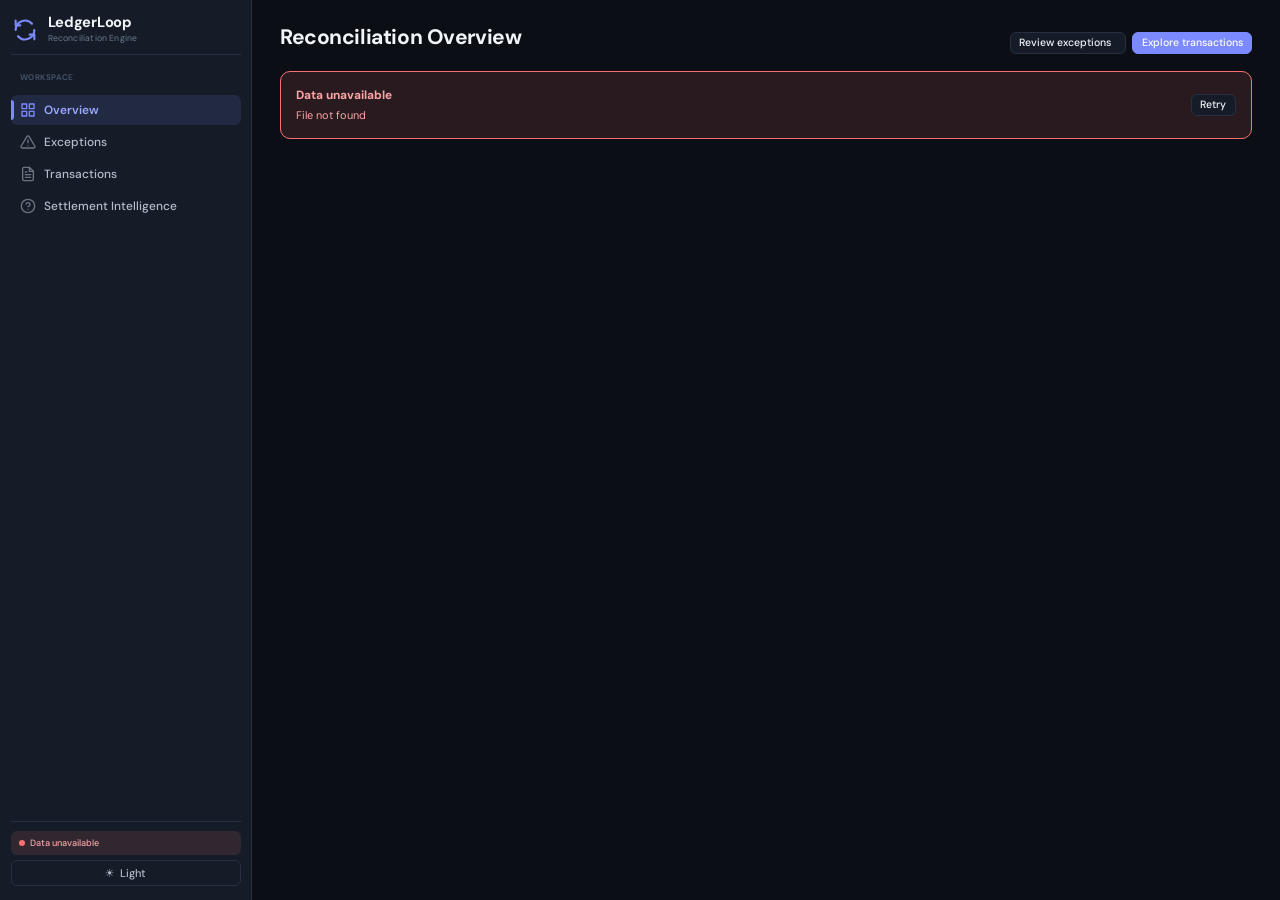
==== commit b2615931: "checkpoint before website redesign" ====
--- a/ui/index.html
+++ b/ui/index.html
@@ -29,22 +29,26 @@
 
     <div class="nav-section-label">Workspace</div>
     <nav class="nav" id="nav">
-      <button class="nav-item active" data-panel="overview">
+      <button class="nav-item active" data-panel="overview" aria-current="page">
         <svg viewBox="0 0 24 24" fill="none" stroke="currentColor" stroke-width="2" stroke-linecap="round" stroke-linejoin="round"><rect x="3" y="3" width="7" height="7"/><rect x="14" y="3" width="7" height="7"/><rect x="14" y="14" width="7" height="7"/><rect x="3" y="14" width="7" height="7"/></svg>
-        Overview
+        <span class="nav-label-full">Overview</span>
+        <span class="nav-label-short">Overview</span>
       </button>
       <button class="nav-item" data-panel="exceptions">
         <svg viewBox="0 0 24 24" fill="none" stroke="currentColor" stroke-width="2" stroke-linecap="round" stroke-linejoin="round"><path d="M10.29 3.86L1.82 18a2 2 0 0 0 1.71 3h16.94a2 2 0 0 0 1.71-3L13.71 3.86a2 2 0 0 0-3.42 0z"/><line x1="12" y1="9" x2="12" y2="13"/><line x1="12" y1="17" x2="12.01" y2="17"/></svg>
-        Exceptions
+        <span class="nav-label-full">Exceptions</span>
+        <span class="nav-label-short">Exceptions</span>
         <span class="badge" id="exc-badge" style="display:none">0</span>
       </button>
       <button class="nav-item" data-panel="transactions">
         <svg viewBox="0 0 24 24" fill="none" stroke="currentColor" stroke-width="2" stroke-linecap="round" stroke-linejoin="round"><path d="M14 2H6a2 2 0 0 0-2 2v16a2 2 0 0 0 2 2h12a2 2 0 0 0 2-2V8z"/><polyline points="14 2 14 8 20 8"/><line x1="16" y1="13" x2="8" y2="13"/><line x1="16" y1="17" x2="8" y2="17"/><polyline points="10 9 9 9 8 9"/></svg>
-        Transactions
+        <span class="nav-label-full">Transactions</span>
+        <span class="nav-label-short">Txns</span>
       </button>
       <button class="nav-item" data-panel="qa">
         <svg viewBox="0 0 24 24" fill="none" stroke="currentColor" stroke-width="2" stroke-linecap="round" stroke-linejoin="round"><circle cx="12" cy="12" r="10"/><path d="M9.09 9a3 3 0 0 1 5.83 1c0 2-3 3-3 3"/><line x1="12" y1="17" x2="12.01" y2="17"/></svg>
-        Settlement Intelligence
+        <span class="nav-label-full">Settlement Intelligence</span>
+        <span class="nav-label-short">Intelligence</span>
       </button>
     </nav>
 
@@ -62,11 +66,21 @@
     <!-- Overview Panel -->
     <section class="panel active" id="panel-overview">
       <div class="panel-head">
-        <h1>Reconciliation Overview</h1>
-        <span class="panel-subtitle" id="overview-subtitle"></span>
+        <div>
+          <h1>Reconciliation Overview</h1>
+          <span class="panel-subtitle" id="overview-subtitle"></span>
+        </div>
+        <div class="panel-head-actions">
+          <button class="btn btn-secondary btn-sm" data-jump-panel="exceptions">
+            Review exceptions <span id="overview-exception-cta-count"></span>
+          </button>
+          <button class="btn btn-primary btn-sm" data-jump-panel="transactions">
+            Explore transactions
+          </button>
+        </div>
       </div>
       <div id="overview-content">
-        <div class="loading">Loading…</div>
+        <div class="loading" role="status" aria-live="polite">Preparing reconciliation data…</div>
       </div>
     </section>
 
@@ -94,7 +108,7 @@
     <section class="panel" id="panel-qa">
       <div class="panel-head">
         <h1>Settlement Intelligence</h1>
-        <span class="panel-subtitle">AI-assisted reconciliation analysis</span>
+        <span class="panel-subtitle">Grounded, read-only reconciliation analysis</span>
       </div>
       <div id="qa-content">
         <div class="empty-msg">Select this tab to load the question interface.</div>
--- a/ui/styles.css
+++ b/ui/styles.css
@@ -206,6 +206,10 @@
   content: ''; width: 6px; height: 6px; border-radius: 50%;
   background: var(--green); flex-shrink: 0;
 }
+.sidebar-status-pill.status-loading { color: var(--accent-text); background: var(--accent-soft); }
+.sidebar-status-pill.status-loading::before { background: var(--accent); }
+.sidebar-status-pill.status-error { color: var(--red-text); background: var(--red-bg); }
+.sidebar-status-pill.status-error::before { background: var(--red); }
 
 /* ── Main ─────────────────────────────────────────────────── */
 .main {
@@ -222,12 +226,14 @@
 
 .panel-head {
   margin-bottom: 1.25rem;
-  display: flex; align-items: baseline; gap: 1rem; flex-wrap: wrap;
+  display: flex; align-items: flex-end; justify-content: space-between; gap: 1rem; flex-wrap: wrap;
 }
 .panel-head h1 { margin: 0; }
 .panel-subtitle { color: var(--text-3); font-size: 0.82rem; }
+.panel-head-actions { display: flex; align-items: center; gap: 0.45rem; flex-wrap: wrap; }
 
 /* Responsive */
+.nav-label-short { display: none; }
 @media (max-width: 900px) {
   .app { grid-template-columns: 1fr; }
   .sidebar {
@@ -237,18 +243,64 @@
   }
   .sidebar-brand { border: none; padding: 0; }
   .sidebar-brand .brand-sub { display: none; }
-  .nav { flex-direction: row; flex-wrap: wrap; width: 100%; gap: 2px; }
+  .nav {
+    display: grid; grid-template-columns: repeat(4, minmax(0, 1fr));
+    width: 100%; gap: 0.3rem;
+  }
   .nav-section-label { display: none; }
-  .nav-item { flex: 1; justify-content: center; font-size: 0.78rem; padding: 0.4rem 0.25rem; }
+  .nav-item {
+    min-width: 0; justify-content: center; font-size: 0.72rem;
+    padding: 0.55rem 0.25rem;
+  }
   .nav-item svg { display: none; }
   .nav-item.active::before { display: none; }
   .nav-item .badge { position: relative; top: -4px; min-width: 1rem; height: 1rem; font-size: 0.55rem; }
-  .sidebar-footer { display: none; }
+  .nav-label-full { display: none; }
+  .nav-label-short { display: inline; }
+  .sidebar-footer {
+    display: flex; flex-direction: row; align-items: center; justify-content: space-between;
+    width: 100%; margin-top: 0; padding-top: 0.4rem; border-top: 0;
+  }
+  .sidebar-footer button { width: auto; }
   .main { padding: 1rem; max-height: none; }
+  .panel-head { align-items: flex-start; }
+  .panel-head-actions { width: 100%; }
+  .panel-head-actions .btn { flex: 1 1 auto; }
+  .stats-grid-primary, .stats-grid-secondary { grid-template-columns: repeat(2, minmax(0, 1fr)); }
+  .overview-two-column { grid-template-columns: 1fr; }
+  .demo-guide { align-items: stretch; flex-direction: column; }
+  .demo-step-list { width: 100%; }
+  .pipeline-funnel { display: grid; grid-template-columns: repeat(2, minmax(0, 1fr)); }
+  .pipeline-stage::after { display: none; }
+  .pipeline-stage { border: 1px solid var(--border); border-radius: var(--radius); }
+  .exc-list { max-height: 45vh; }
+  .ev-row { display: grid; grid-template-columns: 1fr; gap: 0.1rem; }
+  .ev-row .ek { min-width: 0; }
+  .tx-table-scroll .x-table { min-width: 680px; }
+  .exc-list .x-table { min-width: 520px; }
+  #panel-qa { height: auto; min-height: 560px; }
+  .qa-wrap { height: 560px; max-width: 100%; }
 }
 @media (max-width: 600px) {
   html { font-size: 13px; }
   .main { padding: 0.75rem; }
+  .nav { grid-template-columns: repeat(2, minmax(0, 1fr)); }
+  .nav-item { min-height: 2.35rem; }
+  .stats-grid-primary, .stats-grid-secondary { grid-template-columns: 1fr; }
+  .demo-step-list { grid-template-columns: 1fr; }
+  .panel-head-actions { display: grid; grid-template-columns: 1fr 1fr; }
+  .panel-head-actions .btn { width: 100%; }
+  .filter-count { margin-left: 0; width: 100%; }
+  .chat-input-bar { flex-wrap: wrap; }
+  .chat-input-field { flex: 1 1 180px; min-width: 0; }
+  .error-state { align-items: flex-start; flex-direction: column; }
+  .error-state .btn { width: 100%; }
+  .detail-head { align-items: flex-start; }
+  .detail-head .retry-btn { flex: 1 1 auto; justify-content: center; }
+  .chat-send-btn { order: 2; }
+  .chat-msg { max-width: 100%; }
+  #panel-qa { min-height: 520px; }
+  .qa-wrap { height: 520px; }
 }
 
 /* ═══════════════════════════════════════════════════════════════════════
@@ -305,6 +357,40 @@
 }
 .card-head h2, .card-head h3 { margin: 0; font-size: 0.9rem; color: var(--text-2); }
 .card-body { padding: 1rem; }
+.overview-section-gap { margin-bottom: 1rem; }
+.overview-two-column {
+  display: grid;
+  grid-template-columns: 1fr 1fr;
+  gap: 0.75rem;
+}
+.overview-card-body { padding: 0.75rem; }
+.funnel-body { padding: 0.25rem 0.5rem; }
+.card-note {
+  color: var(--text-3);
+  font-size: 0.72rem;
+  line-height: 1.45;
+  margin: 0 0 0.55rem;
+}
+.model-chain { font-size: 0.7rem !important; white-space: normal !important; line-height: 1.4; }
+.demo-guide {
+  display: flex; align-items: center; justify-content: space-between; gap: 1rem;
+  padding: 0.9rem 1rem; margin-bottom: 1rem;
+  background: linear-gradient(110deg, var(--surface) 0%, var(--accent-soft) 100%);
+  border-color: var(--border-l);
+}
+.demo-guide-copy h3 { margin: 0 0 0.15rem; font-size: 0.86rem; }
+.demo-guide-copy p { margin: 0; color: var(--text-3); font-size: 0.72rem; }
+.demo-step-list { display: grid; grid-template-columns: repeat(3, minmax(150px, 1fr)); gap: 0.45rem; flex: 1; }
+.demo-step {
+  display: flex; flex-direction: column; align-items: flex-start; gap: 0.12rem;
+  padding: 0.55rem 0.6rem; text-align: left; border: 1px solid var(--border);
+  border-radius: var(--radius); background: var(--surface); color: var(--text);
+  transition: border-color .12s, transform .12s, box-shadow .12s;
+}
+.demo-step:hover { border-color: var(--accent); box-shadow: var(--shadow-xs); transform: translateY(-1px); }
+.demo-step > span { color: var(--accent-text); font-family: var(--font-mono); font-size: 0.62rem; font-weight: 700; }
+.demo-step strong { font-size: 0.72rem; }
+.demo-step small { color: var(--text-3); font-size: 0.63rem; line-height: 1.3; }
 
 /* Glass card variant */
 .card-glass {
@@ -345,12 +431,22 @@
    Stats Grid (Overview KPIs)
    ═══════════════════════════════════════════════════════════════════════ */
 
+.section-label {
+  color: var(--text-3);
+  font-size: 0.62rem;
+  font-weight: 700;
+  letter-spacing: 0.08em;
+  text-transform: uppercase;
+  margin: 0.25rem 0 0.55rem;
+}
 .stats-grid {
   display: grid;
   grid-template-columns: repeat(auto-fit, minmax(145px, 1fr));
   gap: 0.75rem;
   margin-bottom: 1.25rem;
 }
+.stats-grid-primary { grid-template-columns: repeat(4, minmax(0, 1fr)); }
+.stats-grid-secondary { grid-template-columns: repeat(4, minmax(0, 1fr)); }
 .stat-card {
   background: var(--surface); border: 1px solid var(--border);
   border-radius: var(--radius-lg); padding: 0.85rem 1rem;
@@ -460,6 +556,26 @@
 @media (max-width: 1000px) { .exc-split { grid-template-columns: 1fr; } }
 .exc-list { overflow: auto; max-height: calc(100vh - 180px); }
 .exc-detail-panel { min-height: 300px; }
+.exc-table { min-width: 660px; }
+.table-primary { font-family: var(--font-mono); font-weight: 600; }
+.table-reason { max-width: 220px; color: var(--text-3); font-size: 0.72rem; }
+.next-action {
+  display: flex; align-items: baseline; gap: 0.65rem; flex-wrap: wrap;
+  padding: 0.65rem 0.75rem; margin-bottom: 1rem;
+  background: var(--accent-soft); border: 1px solid var(--border);
+  border-radius: var(--radius); color: var(--text-2); font-size: 0.75rem;
+}
+.next-action span { color: var(--accent-text); font-size: 0.62rem; font-weight: 700; letter-spacing: 0.05em; text-transform: uppercase; }
+.next-action strong { color: var(--text); font-weight: 600; }
+.source-row-chips, .evidence-list { display: flex; flex-wrap: wrap; gap: 0.3rem; }
+.source-row-chip, .evidence-chip {
+  display: inline-flex; align-items: center; gap: 0.25rem;
+  padding: 0.2rem 0.4rem; border: 1px solid var(--border); border-radius: var(--radius);
+  background: var(--surface-2); color: var(--text-2); font-family: var(--font-mono); font-size: 0.68rem;
+}
+.source-row-chip strong { color: var(--text-3); font-family: var(--font-body); font-size: 0.62rem; }
+.evidence-nested { display: flex; flex-direction: column; gap: 0.2rem; }
+.evidence-nested > div { line-height: 1.4; }
 
 /* ═══════════════════════════════════════════════════════════════════════
    Transaction Detail
@@ -646,6 +762,22 @@
 .intent-badge.unsupported { background: var(--red-bg); color: var(--red-text); }
 
 .chat-card-body { font-size: 0.85rem; line-height: 1.6; white-space: pre-wrap; }
+.deterministic-value {
+  display: flex; align-items: baseline; justify-content: space-between; gap: 0.75rem;
+  padding: 0.55rem 0.65rem; border: 1px solid var(--green); border-radius: var(--radius);
+  background: var(--green-bg); color: var(--green-text);
+}
+.deterministic-value span { font-size: 0.62rem; font-weight: 700; letter-spacing: 0.04em; text-transform: uppercase; }
+.deterministic-value strong { font-family: var(--font-mono); font-size: 1rem; }
+.chat-citations {
+  display: flex; align-items: center; flex-wrap: wrap; gap: 0.3rem;
+  padding-top: 0.45rem; border-top: 1px solid var(--border);
+  color: var(--text-3); font-size: 0.62rem;
+}
+.chat-citation {
+  padding: 0.18rem 0.35rem; border: 1px solid var(--border); border-radius: var(--radius);
+  background: var(--surface-2); color: var(--text-2); font-family: var(--font-mono); font-size: 0.65rem;
+}
 
 .chat-info-rows {
   display: flex; flex-direction: column; gap: 0.25rem;
@@ -731,6 +863,11 @@
   display: flex; gap: 0.45rem; align-items: flex-end;
   padding: 0.65rem 0; border-top: 1px solid var(--border);
   background: var(--bg);
+  flex-wrap: wrap;
+}
+.chat-input-hint {
+  flex: 1 0 100%; color: var(--text-3); font-size: 0.65rem;
+  padding: 0 0 0.1rem;
 }
 .chat-input-field {
   flex: 1; padding: 0.55rem 0.8rem; border: 1px solid var(--border);
@@ -753,20 +890,6 @@
 .chat-send-btn:hover:not(:disabled) { background: var(--accent-hover); }
 .chat-send-btn:disabled { opacity: 0.5; cursor: not-allowed; }
 
-.chat-review-toggle {
-  display: flex; align-items: center; gap: 0.35rem;
-  font-size: 0.68rem; color: var(--text-3); white-space: nowrap;
-  padding: 0.3rem 0.55rem; border: 1px solid var(--border);
-  border-radius: var(--radius); background: var(--surface);
-  cursor: pointer; transition: all .12s; height: 38px;
-}
-.chat-review-toggle:hover { border-color: var(--accent); color: var(--accent); }
-.chat-review-toggle.active {
-  background: var(--accent-soft); border-color: var(--accent);
-  color: var(--accent-text);
-}
-.chat-review-toggle input { display: none; }
-
 /* Panel height for chat */
 #panel-qa { display: flex; flex-direction: column; height: calc(100vh - 60px); }
 #panel-qa:not(.active) { display: none; }
@@ -795,6 +918,14 @@
   background: var(--red-bg); border-radius: var(--radius-lg);
   border: 1px solid var(--red); font-size: 0.85rem;
 }
+.error-state {
+  display: flex; align-items: center; justify-content: space-between; gap: 1rem;
+  padding: 1rem 1.1rem; background: var(--red-bg); color: var(--red-text);
+  border: 1px solid var(--red); border-radius: var(--radius-lg);
+}
+.error-state-copy { display: flex; flex-direction: column; gap: 0.15rem; }
+.error-state-copy strong { font-size: 0.85rem; }
+.error-state-copy span { font-size: 0.78rem; }
 
 /* ═══════════════════════════════════════════════════════════════════════
    Transactions Panel
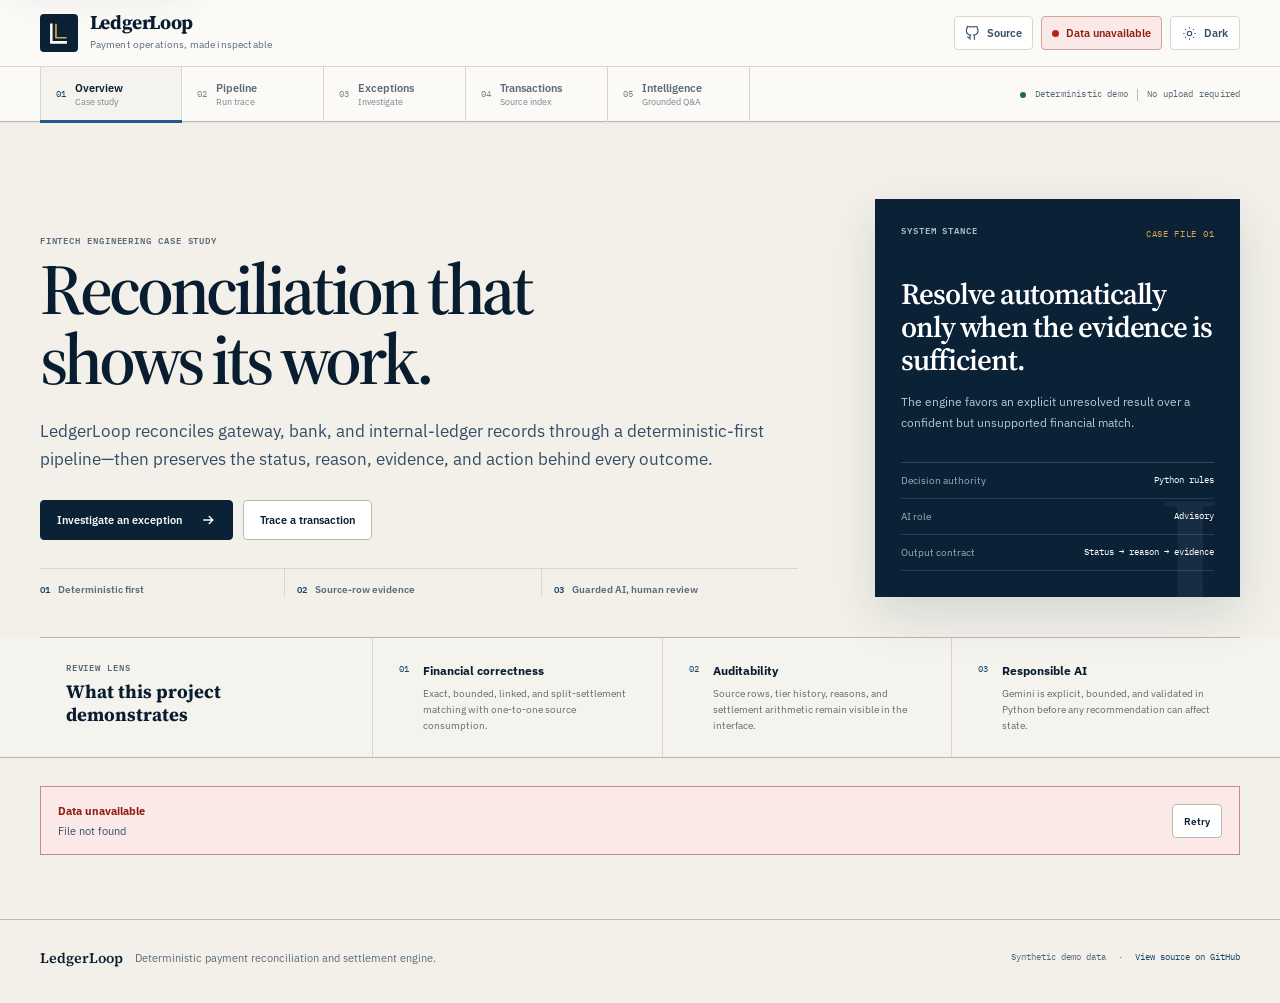
==== commit be24baa4: "UI/UX changes" ====
--- a/ui/index.html
+++ b/ui/index.html
@@ -1,122 +1,207 @@
 <!DOCTYPE html>
-<html lang="en">
+<html lang="en" data-theme="light">
 <head>
-<meta charset="UTF-8">
-<meta name="viewport" content="width=device-width, initial-scale=1.0">
-<title>LedgerLoop — Payment Reconciliation</title>
-<link rel="icon" href="data:image/svg+xml,<svg xmlns='http://www.w3.org/2000/svg' viewBox='0 0 100 100'><text y='.9em' font-size='90'>⚖️</text></svg>">
-<link rel="preconnect" href="https://fonts.googleapis.com">
-<link rel="preconnect" href="https://fonts.gstatic.com" crossorigin>
-<link href="https://fonts.googleapis.com/css2?family=DM+Sans:ital,opsz,wght@0,9..40,400;0,9..40,500;0,9..40,600;0,9..40,700&family=JetBrains+Mono:wght@400;500&display=swap" rel="stylesheet">
-<link rel="stylesheet" href="styles.css">
+  <meta charset="UTF-8">
+  <meta name="viewport" content="width=device-width, initial-scale=1.0">
+  <meta name="color-scheme" content="light dark">
+  <meta name="theme-color" content="#f3f1eb">
+  <meta name="description" content="LedgerLoop is a deterministic, evidence-led payment reconciliation and settlement engine for investigating financial exceptions with source-row traceability.">
+  <title>LedgerLoop — Payment Reconciliation & Settlement Engine</title>
+  <link rel="icon" href="data:image/svg+xml,<svg xmlns='http://www.w3.org/2000/svg' viewBox='0 0 64 64'><rect width='64' height='64' rx='13' fill='%23112f4c'/><path d='M17 15v34h30' fill='none' stroke='%23fff' stroke-width='7' stroke-linecap='square'/><path d='M27 15v24h20' fill='none' stroke='%23d6a84b' stroke-width='4'/></svg>">
+  <link rel="preconnect" href="https://fonts.googleapis.com">
+  <link rel="preconnect" href="https://fonts.gstatic.com" crossorigin>
+  <link href="https://fonts.googleapis.com/css2?family=IBM+Plex+Mono:wght@400;500;600&family=IBM+Plex+Sans:wght@400;500;600;700&family=Source+Serif+4:opsz,wght@8..60,600;8..60,700&display=swap" rel="stylesheet">
+  <link rel="stylesheet" href="styles.css">
+  <script src="app.js" defer></script>
 </head>
 <body>
-<div class="app">
-  <!-- Sidebar -->
-  <aside class="sidebar" role="navigation" aria-label="Main navigation">
-    <div class="sidebar-brand">
-      <svg xmlns="http://www.w3.org/2000/svg" viewBox="0 0 24 24" fill="none" stroke="currentColor" stroke-width="1.8" stroke-linecap="round" stroke-linejoin="round">
-        <path d="M4 12a8 8 0 0 1 14-5.3"/>
-        <polyline points="4 4 4 8 8 8"/>
-        <path d="M20 12a8 8 0 0 1-14 5.3"/>
-        <polyline points="20 20 20 16 16 16"/>
-      </svg>
+  <a class="skip-link" href="#main-content">Skip to main content</a>
+
+  <div class="app-shell">
+    <header class="app-header">
+      <div class="masthead">
+        <button class="brand" type="button" data-jump-panel="overview" aria-label="Go to LedgerLoop overview">
+          <span class="brand-mark" aria-hidden="true">
+            <svg viewBox="0 0 32 32" fill="none">
+              <path d="M7.5 5.5v21h17" stroke="currentColor" stroke-width="3" stroke-linecap="square"/>
+              <path d="M13 5.5v15.5h11.5" stroke="var(--brand-accent)" stroke-width="2" stroke-linecap="square"/>
+            </svg>
+          </span>
+          <span class="brand-copy">
+            <strong>LedgerLoop</strong>
+            <span>Payment operations, made inspectable</span>
+          </span>
+        </button>
+
+        <div class="header-tools">
+          <a class="source-link" href="https://github.com/Pratik-padhi/LedgerLoop-multi-source-payment-reconciliation-and-settlement-engine" target="_blank" rel="noreferrer">
+            <svg viewBox="0 0 24 24" fill="none" stroke="currentColor" stroke-width="1.8" aria-hidden="true"><path d="M15 22v-4a4.8 4.8 0 0 0-1-3.5c3.3-.4 6.8-1.6 6.8-7.4A5.8 5.8 0 0 0 19.3 3 5.4 5.4 0 0 0 19.1 0S17.9-.4 15 1.5a13.4 13.4 0 0 0-7 0C5.1-.4 3.9 0 3.9 0a5.4 5.4 0 0 0-.2 3A5.8 5.8 0 0 0 2.2 7.1c0 5.8 3.5 7 6.8 7.4A4.8 4.8 0 0 0 8 18v4"/><path d="M8 19c-3 .9-3-1.5-4.2-2"/></svg>
+            <span>Source</span>
+          </a>
+          <div class="run-status state-neutral" id="header-run-status" role="status" aria-live="polite">
+            <span class="status-dot" aria-hidden="true"></span>
+            <span id="header-run-status-text">Run pending</span>
+          </div>
+          <button class="theme-toggle" id="theme-toggle" type="button" aria-label="Switch to dark theme">
+            <svg class="theme-icon theme-icon-sun" viewBox="0 0 24 24" fill="none" stroke="currentColor" stroke-width="1.7" aria-hidden="true"><circle cx="12" cy="12" r="3.5"/><path d="M12 2v2M12 20v2M4.9 4.9l1.4 1.4M17.7 17.7l1.4 1.4M2 12h2M20 12h2M4.9 19.1l1.4-1.4M17.7 6.3l1.4-1.4"/></svg>
+            <svg class="theme-icon theme-icon-moon" viewBox="0 0 24 24" fill="none" stroke="currentColor" stroke-width="1.7" aria-hidden="true"><path d="M20 15.2A8.5 8.5 0 0 1 8.8 4 8.5 8.5 0 1 0 20 15.2Z"/></svg>
+            <span id="theme-label">Dark</span>
+          </button>
+        </div>
+      </div>
+
+      <div class="navigation-row">
+        <nav class="nav" id="nav" aria-label="Primary navigation">
+          <button class="nav-item active" type="button" data-panel="overview" aria-current="page">
+            <span class="nav-index">01</span>
+            <span class="nav-copy"><strong>Overview</strong><small>Case study</small></span>
+          </button>
+          <button class="nav-item" type="button" data-panel="runs">
+            <span class="nav-index">02</span>
+            <span class="nav-copy"><strong>Pipeline</strong><small>Run trace</small></span>
+          </button>
+          <button class="nav-item" type="button" data-panel="exceptions">
+            <span class="nav-index">03</span>
+            <span class="nav-copy"><strong>Exceptions</strong><small>Investigate</small></span>
+            <span class="badge" id="exc-badge" hidden>0</span>
+          </button>
+          <button class="nav-item" type="button" data-panel="transactions">
+            <span class="nav-index">04</span>
+            <span class="nav-copy"><strong>Transactions</strong><small>Source index</small></span>
+          </button>
+          <button class="nav-item" type="button" data-panel="qa">
+            <span class="nav-index">05</span>
+            <span class="nav-copy"><strong>Intelligence</strong><small>Grounded Q&amp;A</small></span>
+          </button>
+        </nav>
+        <div class="nav-context" aria-label="Demo context">
+          <span class="context-pulse" aria-hidden="true"></span>
+          <span>Deterministic demo</span>
+          <span class="context-divider" aria-hidden="true"></span>
+          <span>No upload required</span>
+        </div>
+      </div>
+    </header>
+
+    <main class="main" id="main-content" role="main" tabindex="-1">
+      <section class="panel active" id="panel-overview" aria-labelledby="overview-heading">
+        <div class="project-intro">
+          <div class="intro-copy">
+            <span class="section-label">Fintech engineering case study</span>
+            <h1 id="overview-heading">Reconciliation that shows its work.</h1>
+            <p class="intro-lede">LedgerLoop reconciles gateway, bank, and internal-ledger records through a deterministic-first pipeline—then preserves the status, reason, evidence, and action behind every outcome.</p>
+            <div class="intro-actions">
+              <button class="btn btn-primary" type="button" data-jump-panel="exceptions">
+                Investigate an exception <span class="count-reference" id="overview-exception-cta-count"></span>
+                <svg viewBox="0 0 20 20" fill="none" stroke="currentColor" stroke-width="1.7" aria-hidden="true"><path d="M4 10h12M11 5l5 5-5 5"/></svg>
+              </button>
+              <button class="btn btn-secondary" type="button" data-jump-panel="transactions">Trace a transaction</button>
+            </div>
+            <ul class="trust-points" aria-label="System principles">
+              <li><span aria-hidden="true">01</span> Deterministic first</li>
+              <li><span aria-hidden="true">02</span> Source-row evidence</li>
+              <li><span aria-hidden="true">03</span> Guarded AI, human review</li>
+            </ul>
+          </div>
+
+          <aside class="project-note" aria-labelledby="system-stance-title">
+            <div class="project-note-head">
+              <span class="section-label">System stance</span>
+              <span class="case-label">Case file 01</span>
+            </div>
+            <h2 id="system-stance-title">Resolve automatically only when the evidence is sufficient.</h2>
+            <p>The engine favors an explicit unresolved result over a confident but unsupported financial match.</p>
+            <dl class="system-facts">
+              <div><dt>Decision authority</dt><dd>Python rules</dd></div>
+              <div><dt>AI role</dt><dd>Advisory</dd></div>
+              <div><dt>Output contract</dt><dd>Status → reason → evidence</dd></div>
+            </dl>
+          </aside>
+        </div>
+
+        <section class="engineering-highlights" aria-labelledby="highlights-title">
+          <div class="highlights-intro">
+            <span class="section-label">Review lens</span>
+            <h2 id="highlights-title">What this project demonstrates</h2>
+          </div>
+          <div class="highlight-item"><span>01</span><div><strong>Financial correctness</strong><p>Exact, bounded, linked, and split-settlement matching with one-to-one source consumption.</p></div></div>
+          <div class="highlight-item"><span>02</span><div><strong>Auditability</strong><p>Source rows, tier history, reasons, and settlement arithmetic remain visible in the interface.</p></div></div>
+          <div class="highlight-item"><span>03</span><div><strong>Responsible AI</strong><p>Gemini is explicit, bounded, and validated in Python before any recommendation can affect state.</p></div></div>
+        </section>
+
+        <div id="overview-content">
+          <div class="loading" role="status" aria-live="polite">Preparing the current reconciliation run…</div>
+        </div>
+      </section>
+
+      <section class="panel" id="panel-runs" aria-labelledby="runs-heading">
+        <div class="panel-head">
+          <div class="panel-heading-group">
+            <span class="panel-eyebrow">System trace</span>
+            <h1 class="panel-title" id="runs-heading">Reconciliation Runs</h1>
+            <p class="panel-subtitle" id="runs-subtitle">Current run context, stage handoffs, and control boundaries.</p>
+          </div>
+          <div class="panel-head-actions">
+            <button class="btn btn-secondary btn-sm" type="button" data-jump-panel="transactions">Open source index</button>
+            <button class="btn btn-primary btn-sm" type="button" data-jump-panel="exceptions">Review exceptions</button>
+          </div>
+        </div>
+        <div id="runs-content">
+          <div class="loading" role="status" aria-live="polite">Loading the current run…</div>
+        </div>
+      </section>
+
+      <section class="panel" id="panel-exceptions" aria-labelledby="exceptions-heading">
+        <div class="panel-head">
+          <div class="panel-heading-group">
+            <span class="panel-eyebrow">Evidence workspace</span>
+            <h1 class="panel-title" id="exceptions-heading">Exception investigation</h1>
+            <p class="panel-subtitle">Select a discrepancy to inspect the decision, source evidence, settlement position, and next action.</p>
+          </div>
+        </div>
+        <div id="exceptions-content">
+          <div class="loading" role="status" aria-live="polite">Loading the exception queue…</div>
+        </div>
+      </section>
+
+      <section class="panel" id="panel-transactions" aria-labelledby="transactions-heading">
+        <div class="panel-head">
+          <div class="panel-heading-group">
+            <span class="panel-eyebrow">Authoritative index</span>
+            <h1 class="panel-title" id="transactions-heading">Transaction ledger</h1>
+            <p class="panel-subtitle">Search every logical transaction and trace its match, settlement, and exception state.</p>
+          </div>
+        </div>
+        <div id="transactions-content">
+          <div class="loading" role="status" aria-live="polite">Loading the transaction ledger…</div>
+        </div>
+      </section>
+
+      <section class="panel" id="panel-qa" aria-labelledby="qa-heading">
+        <div class="panel-head">
+          <div class="panel-heading-group">
+            <span class="panel-eyebrow">Grounded analysis</span>
+            <h1 class="panel-title" id="qa-heading">Settlement Intelligence</h1>
+            <p class="panel-subtitle">Review the deterministic settlement position, then ask bounded questions over stored evidence.</p>
+          </div>
+        </div>
+        <div id="qa-content">
+          <div class="empty-msg">Open this view to load the settlement position and grounded question interface.</div>
+        </div>
+      </section>
+    </main>
+
+    <footer class="site-footer">
       <div>
-        <span class="brand-name">LedgerLoop</span>
-        <span class="brand-sub">Reconciliation Engine</span>
-      </div>
-    </div>
-
-    <div class="nav-section-label">Workspace</div>
-    <nav class="nav" id="nav">
-      <button class="nav-item active" data-panel="overview" aria-current="page">
-        <svg viewBox="0 0 24 24" fill="none" stroke="currentColor" stroke-width="2" stroke-linecap="round" stroke-linejoin="round"><rect x="3" y="3" width="7" height="7"/><rect x="14" y="3" width="7" height="7"/><rect x="14" y="14" width="7" height="7"/><rect x="3" y="14" width="7" height="7"/></svg>
-        <span class="nav-label-full">Overview</span>
-        <span class="nav-label-short">Overview</span>
-      </button>
-      <button class="nav-item" data-panel="exceptions">
-        <svg viewBox="0 0 24 24" fill="none" stroke="currentColor" stroke-width="2" stroke-linecap="round" stroke-linejoin="round"><path d="M10.29 3.86L1.82 18a2 2 0 0 0 1.71 3h16.94a2 2 0 0 0 1.71-3L13.71 3.86a2 2 0 0 0-3.42 0z"/><line x1="12" y1="9" x2="12" y2="13"/><line x1="12" y1="17" x2="12.01" y2="17"/></svg>
-        <span class="nav-label-full">Exceptions</span>
-        <span class="nav-label-short">Exceptions</span>
-        <span class="badge" id="exc-badge" style="display:none">0</span>
-      </button>
-      <button class="nav-item" data-panel="transactions">
-        <svg viewBox="0 0 24 24" fill="none" stroke="currentColor" stroke-width="2" stroke-linecap="round" stroke-linejoin="round"><path d="M14 2H6a2 2 0 0 0-2 2v16a2 2 0 0 0 2 2h12a2 2 0 0 0 2-2V8z"/><polyline points="14 2 14 8 20 8"/><line x1="16" y1="13" x2="8" y2="13"/><line x1="16" y1="17" x2="8" y2="17"/><polyline points="10 9 9 9 8 9"/></svg>
-        <span class="nav-label-full">Transactions</span>
-        <span class="nav-label-short">Txns</span>
-      </button>
-      <button class="nav-item" data-panel="qa">
-        <svg viewBox="0 0 24 24" fill="none" stroke="currentColor" stroke-width="2" stroke-linecap="round" stroke-linejoin="round"><circle cx="12" cy="12" r="10"/><path d="M9.09 9a3 3 0 0 1 5.83 1c0 2-3 3-3 3"/><line x1="12" y1="17" x2="12.01" y2="17"/></svg>
-        <span class="nav-label-full">Settlement Intelligence</span>
-        <span class="nav-label-short">Intelligence</span>
-      </button>
-    </nav>
-
-    <div class="sidebar-footer">
-      <div class="sidebar-status-pill" id="pipeline-status">Pipeline complete</div>
-      <button class="theme-toggle btn btn-secondary" id="theme-toggle" aria-label="Toggle theme">
-        <span id="theme-icon">☀️</span>
-        <span id="theme-label">Light</span>
-      </button>
-    </div>
-  </aside>
-
-  <!-- Main -->
-  <main class="main" role="main">
-    <!-- Overview Panel -->
-    <section class="panel active" id="panel-overview">
-      <div class="panel-head">
-        <div>
-          <h1>Reconciliation Overview</h1>
-          <span class="panel-subtitle" id="overview-subtitle"></span>
-        </div>
-        <div class="panel-head-actions">
-          <button class="btn btn-secondary btn-sm" data-jump-panel="exceptions">
-            Review exceptions <span id="overview-exception-cta-count"></span>
-          </button>
-          <button class="btn btn-primary btn-sm" data-jump-panel="transactions">
-            Explore transactions
-          </button>
-        </div>
-      </div>
-      <div id="overview-content">
-        <div class="loading" role="status" aria-live="polite">Preparing reconciliation data…</div>
-      </div>
-    </section>
-
-    <!-- Exceptions Panel -->
-    <section class="panel" id="panel-exceptions">
-      <div class="panel-head">
-        <h1>Exceptions Requiring Attention</h1>
-      </div>
-      <div id="exceptions-content">
-        <div class="loading">Loading…</div>
-      </div>
-    </section>
-
-    <!-- Transactions Panel -->
-    <section class="panel" id="panel-transactions">
-      <div class="panel-head">
-        <h1>Transaction Explorer</h1>
-      </div>
-      <div id="transactions-content">
-        <div class="loading">Loading…</div>
-      </div>
-    </section>
-
-    <!-- Q&A Panel -->
-    <section class="panel" id="panel-qa">
-      <div class="panel-head">
-        <h1>Settlement Intelligence</h1>
-        <span class="panel-subtitle">Grounded, read-only reconciliation analysis</span>
-      </div>
-      <div id="qa-content">
-        <div class="empty-msg">Select this tab to load the question interface.</div>
-      </div>
-    </section>
-  </main>
-</div>
-
-<script src="app.js"></script>
+        <span class="footer-brand">LedgerLoop</span>
+        <span>Deterministic payment reconciliation and settlement engine.</span>
+      </div>
+      <div class="footer-meta">
+        <span>Synthetic demo data</span>
+        <span aria-hidden="true">·</span>
+        <a href="https://github.com/Pratik-padhi/LedgerLoop-multi-source-payment-reconciliation-and-settlement-engine" target="_blank" rel="noreferrer">View source on GitHub</a>
+      </div>
+    </footer>
+  </div>
 </body>
 </html>
--- a/ui/styles.css
+++ b/ui/styles.css
@@ -1,979 +1,1457 @@
-/* ═══════════════════════════════════════════════════════════════════════
-   LedgerLoop — Design System & Tokens
-   Premium dark-first fintech aesthetic.
-   ═══════════════════════════════════════════════════════════════════════ */
+/* ==========================================================================
+   LedgerLoop — evidence-led fintech interface
+   Light-first, editorial, and intentionally free of glass, gradients, and
+   decorative dashboard tropes. Data and evidence carry the visual hierarchy.
+   ========================================================================== */
 
 :root {
-  /* ── Light theme (fallback; JS defaults to dark) ─────────────── */
-  --bg:          #F5F7FA;
-  --bg-wash:     #EDF0F5;
-  --surface:     #FFFFFF;
-  --surface-2:   #F8F9FB;
-  --surface-3:   #E9ECF2;
-  --border:      #DDE2EB;
-  --border-l:    #C5CCD8;
-  --text:        #111827;
-  --text-2:      #4B5563;
-  --text-3:      #9CA3AF;
-  --text-4:      #C5CBD6;
-
-  --accent:      #4F5BD5;
-  --accent-hover:#3E4AC4;
-  --accent-soft: #ECF0FF;
-  --accent-text: #3B45B5;
-
-  --green:       #059669;
-  --green-bg:    #ECFDF5;
-  --green-text:  #047857;
-
-  --amber:       #D97706;
-  --amber-bg:    #FFFBEB;
-  --amber-text:  #B45309;
-
-  --red:         #DC2626;
-  --red-bg:      #FEF2F2;
-  --red-text:    #B91C1C;
-
-  --info:        #2563EB;
-  --info-bg:     #EFF6FF;
-
-  --mono-bg:     #F3F4F6;
-
-  --shadow-xs:   0 1px 2px rgba(0,0,0,.04);
-  --shadow-sm:   0 1px 3px rgba(0,0,0,.06), 0 1px 2px rgba(0,0,0,.04);
-  --shadow:      0 2px 8px rgba(0,0,0,.06), 0 1px 3px rgba(0,0,0,.04);
-  --shadow-md:   0 4px 16px rgba(0,0,0,.08), 0 2px 6px rgba(0,0,0,.04);
-  --shadow-lg:   0 8px 32px rgba(0,0,0,.10), 0 4px 12px rgba(0,0,0,.06);
-
-  --radius:      6px;
-  --radius-lg:   10px;
-  --radius-xl:   14px;
-  --radius-pill: 100px;
-
-  --font-body:   'DM Sans', system-ui, -apple-system, sans-serif;
-  --font-display:'DM Sans', system-ui, -apple-system, sans-serif;
-  --font-mono:   'JetBrains Mono', 'SF Mono', 'Fira Code', monospace;
-
-  --sidebar-w:   252px;
-  --header-h:    0px;
-
-  /* Glass */
-  --glass-bg:    rgba(255,255,255,.65);
-  --glass-border:rgba(255,255,255,.25);
-}
-
-/* ─── Dark theme ─────────────────────────────────────────── */
-@media (prefers-color-scheme: dark) {
-  :root:not([data-theme="light"]) {
-    --bg: #0B0E14; --bg-wash: #101520;
-    --surface: #151C28; --surface-2: #1B2435; --surface-3: #232E42;
-    --border: #263042; --border-l: #334155;
-    --text: #F1F5F9; --text-2: #B4BDCC; --text-3: #6B7A90; --text-4: #475569;
-    --accent: #7C8AFF; --accent-hover: #9BA8FF;
-    --accent-soft: rgba(124,138,255,.12); --accent-text: #9BA8FF;
-    --green: #34D399; --green-bg: rgba(52,211,153,.12); --green-text: #6EE7B7;
-    --amber: #FBBF24; --amber-bg: rgba(251,191,36,.10); --amber-text: #FCD34D;
-    --red: #F87171; --red-bg: rgba(248,113,113,.12); --red-text: #FCA5A5;
-    --info: #60A5FA; --info-bg: rgba(96,165,250,.12);
-    --mono-bg: #1E293B;
-    --shadow-xs: 0 1px 2px rgba(0,0,0,.30);
-    --shadow-sm: 0 1px 3px rgba(0,0,0,.35), 0 1px 2px rgba(0,0,0,.25);
-    --shadow: 0 2px 8px rgba(0,0,0,.35), 0 1px 3px rgba(0,0,0,.25);
-    --shadow-md: 0 4px 16px rgba(0,0,0,.40), 0 2px 6px rgba(0,0,0,.25);
-    --shadow-lg: 0 8px 32px rgba(0,0,0,.50), 0 4px 12px rgba(0,0,0,.30);
-    --glass-bg: rgba(21,28,40,.75);
-    --glass-border:rgba(255,255,255,.06);
-  }
-}
+  color-scheme: light;
+
+  --canvas: #f2f0e9;
+  --canvas-deep: #e8e5dc;
+  --paper: #fbfaf7;
+  --paper-raised: #ffffff;
+  --paper-soft: #f5f3ed;
+  --paper-muted: #ece9e1;
+
+  --ink: #102a43;
+  --ink-strong: #091d30;
+  --ink-soft: #334e68;
+  --muted: #5d6b79;
+  --muted-2: #7a8590;
+  --line: #d9d6ce;
+  --line-strong: #bbb8b0;
+
+  --navy: #112f4c;
+  --navy-2: #0a2136;
+  --blue: #1f5b8f;
+  --blue-hover: #174a78;
+  --blue-soft: #e6eef5;
+  --blue-text: #16466f;
+  --gold: #d6a84b;
+  --gold-soft: #fbf1d9;
+  --gold-text: #785313;
+
+  --green: #1d6b4b;
+  --green-bg: #e5f1e9;
+  --green-text: #15533a;
+  --amber: #a65f00;
+  --amber-bg: #f9edda;
+  --amber-text: #7b4700;
+  --red: #b42318;
+  --red-bg: #fae9e7;
+  --red-text: #8f1d14;
+
+  --focus: #1f5b8f;
+  --selection: #dbe8f2;
+  --shadow-xs: 0 1px 2px rgba(9, 29, 48, 0.05);
+  --shadow-sm: 0 8px 22px rgba(9, 29, 48, 0.07);
+  --shadow-md: 0 18px 46px rgba(9, 29, 48, 0.12);
+
+  --radius-xs: 2px;
+  --radius-sm: 4px;
+  --radius: 7px;
+  --radius-lg: 10px;
+  --radius-pill: 999px;
+
+  --font-body: "IBM Plex Sans", system-ui, -apple-system, "Segoe UI", sans-serif;
+  --font-display: "Source Serif 4", Georgia, serif;
+  --font-mono: "IBM Plex Mono", "SFMono-Regular", Consolas, monospace;
+
+  --content-max: 1540px;
+  --header-height: 122px;
+}
+
 :root[data-theme="dark"] {
-  --bg: #0B0E14; --bg-wash: #101520;
-  --surface: #151C28; --surface-2: #1B2435; --surface-3: #232E42;
-  --border: #263042; --border-l: #334155;
-  --text: #F1F5F9; --text-2: #B4BDCC; --text-3: #6B7A90; --text-4: #475569;
-  --accent: #7C8AFF; --accent-hover: #9BA8FF;
-  --accent-soft: rgba(124,138,255,.12); --accent-text: #9BA8FF;
-  --green: #34D399; --green-bg: rgba(52,211,153,.12); --green-text: #6EE7B7;
-  --amber: #FBBF24; --amber-bg: rgba(251,191,36,.10); --amber-text: #FCD34D;
-  --red: #F87171; --red-bg: rgba(248,113,113,.12); --red-text: #FCA5A5;
-  --info: #60A5FA; --info-bg: rgba(96,165,250,.12);
-  --mono-bg: #1E293B;
-  --shadow-xs: 0 1px 2px rgba(0,0,0,.30);
-  --shadow-sm: 0 1px 3px rgba(0,0,0,.35), 0 1px 2px rgba(0,0,0,.25);
-  --shadow: 0 2px 8px rgba(0,0,0,.35), 0 1px 3px rgba(0,0,0,.25);
-  --shadow-md: 0 4px 16px rgba(0,0,0,.40), 0 2px 6px rgba(0,0,0,.25);
-  --shadow-lg: 0 8px 32px rgba(0,0,0,.50), 0 4px 12px rgba(0,0,0,.30);
-  --glass-bg: rgba(21,28,40,.75);
-  --glass-border:rgba(255,255,255,.06);
-}
-
-/* ═══════════════════════════════════════════════════════════════════════
-   Base / Reset
-   ═══════════════════════════════════════════════════════════════════════ */
+  color-scheme: dark;
+
+  --canvas: #0b1722;
+  --canvas-deep: #08111a;
+  --paper: #10202e;
+  --paper-raised: #142737;
+  --paper-soft: #162a3b;
+  --paper-muted: #1a3144;
+
+  --ink: #edf3f7;
+  --ink-strong: #ffffff;
+  --ink-soft: #c5d2dc;
+  --muted: #a7b5c1;
+  --muted-2: #8495a4;
+  --line: #2b4153;
+  --line-strong: #41596c;
+
+  --navy: #e7eef4;
+  --navy-2: #ffffff;
+  --blue: #78acd8;
+  --blue-hover: #96c2e6;
+  --blue-soft: #17354c;
+  --blue-text: #a8cce9;
+  --gold: #e1b762;
+  --gold-soft: #3b301b;
+  --gold-text: #f0cc83;
+
+  --green: #5fbd8e;
+  --green-bg: #163a2b;
+  --green-text: #8bd6ae;
+  --amber: #e0a34d;
+  --amber-bg: #3b2b16;
+  --amber-text: #efbf73;
+  --red: #ee8177;
+  --red-bg: #43211f;
+  --red-text: #f5a39c;
+
+  --focus: #8fc2eb;
+  --selection: #214762;
+  --shadow-xs: 0 1px 2px rgba(0, 0, 0, 0.22);
+  --shadow-sm: 0 10px 28px rgba(0, 0, 0, 0.22);
+  --shadow-md: 0 20px 50px rgba(0, 0, 0, 0.34);
+}
 
 *, *::before, *::after { box-sizing: border-box; }
-html { font-size: 14px; -webkit-font-smoothing: antialiased; -moz-osx-font-smoothing: grayscale; }
+
+html {
+  min-width: 320px;
+  font-size: 15px;
+  -webkit-font-smoothing: antialiased;
+  -moz-osx-font-smoothing: grayscale;
+  scroll-behavior: smooth;
+  scroll-padding-top: calc(var(--header-height) + 18px);
+}
+
 body {
-  margin: 0; min-height: 100vh;
-  background: var(--bg); color: var(--text);
+  margin: 0;
+  min-height: 100vh;
+  background: var(--canvas);
+  color: var(--ink);
   font-family: var(--font-body);
   line-height: 1.55;
 }
-a { color: var(--accent); text-decoration: none; }
+
+body::selection { background: var(--selection); color: var(--ink-strong); }
+
+button, input, select, textarea { font: inherit; }
+button { cursor: pointer; }
+a { color: var(--blue-text); text-decoration: none; }
 a:hover { text-decoration: underline; }
-button { font-family: inherit; cursor: pointer; }
-input, select, textarea { font-family: inherit; }
-h1, h2, h3, h4 { font-family: var(--font-display); margin: 0 0 0.5rem; color: var(--text); }
-h1 { font-size: 1.5rem; font-weight: 700; text-wrap: balance; letter-spacing: -0.02em; }
-h2 { font-size: 1.15rem; font-weight: 600; letter-spacing: -0.01em; }
-h3 { font-size: 0.95rem; font-weight: 600; }
-code, pre, .mono { font-family: var(--font-mono); font-size: 0.85em; }
-
-/* ═══════════════════════════════════════════════════════════════════════
-   Layout: App Shell
-   ═══════════════════════════════════════════════════════════════════════ */
-
-.app { display: grid; grid-template-columns: var(--sidebar-w) 1fr; min-height: 100vh; }
-
-/* ── Sidebar ─────────────────────────────────────────────── */
-.sidebar {
-  background: var(--surface);
-  border-right: 1px solid var(--border);
-  padding: 1rem 0.75rem;
-  display: flex; flex-direction: column; gap: 0.5rem;
-  position: sticky; top: 0; height: 100vh; overflow-y: auto;
-  transition: background .2s, border-color .2s;
-}
-.sidebar-brand {
-  display: flex; align-items: center; gap: 0.65rem;
-  padding-bottom: 0.65rem; border-bottom: 1px solid var(--border);
-}
-.sidebar-brand svg { width: 28px; height: 28px; color: var(--accent); flex-shrink: 0; }
-.brand-name {
+h1, h2, h3, h4, p { margin-top: 0; }
+h1, h2, h3, h4 { color: var(--ink-strong); }
+code, pre, .mono { font-family: var(--font-mono); }
+
+:focus-visible {
+  outline: 2px solid var(--focus);
+  outline-offset: 3px;
+  box-shadow: 0 0 0 4px color-mix(in srgb, var(--focus) 18%, transparent);
+}
+
+.skip-link {
+  position: fixed;
+  top: -5rem;
+  left: 1rem;
+  z-index: 200;
+  padding: 0.7rem 1rem;
+  background: var(--ink-strong);
+  color: var(--paper);
+  font-weight: 600;
+  box-shadow: var(--shadow-md);
+}
+.skip-link:focus { top: 1rem; text-decoration: none; }
+
+.sr-only {
+  position: absolute !important;
+  width: 1px !important;
+  height: 1px !important;
+  padding: 0 !important;
+  margin: -1px !important;
+  overflow: hidden !important;
+  clip: rect(0, 0, 0, 0) !important;
+  white-space: nowrap !important;
+  border: 0 !important;
+}
+
+/* Application shell -------------------------------------------------------- */
+
+.app-shell { min-height: 100vh; }
+
+.app-header {
+  position: sticky;
+  top: 0;
+  z-index: 80;
+  height: var(--header-height);
+  background: var(--paper);
+  border-bottom: 1px solid var(--line-strong);
+  box-shadow: var(--shadow-xs);
+}
+
+.masthead {
+  height: 67px;
+  display: flex;
+  align-items: center;
+  justify-content: space-between;
+  gap: 2rem;
+  padding: 0 clamp(20px, 3.1vw, 48px);
+  border-bottom: 1px solid var(--line);
+}
+
+.brand {
+  min-width: 0;
+  display: inline-flex;
+  align-items: center;
+  gap: 12px;
+  padding: 0;
+  border: 0;
+  background: transparent;
+  color: var(--ink-strong);
+  text-align: left;
+}
+
+.brand-mark {
+  width: 38px;
+  height: 38px;
+  flex: 0 0 auto;
+  display: grid;
+  place-items: center;
+  background: var(--navy-2);
+  color: var(--paper);
+  --brand-accent: var(--gold);
+  border-radius: var(--radius-sm);
+}
+:root[data-theme="dark"] .brand-mark { color: var(--navy-2); }
+.brand-mark svg { width: 27px; height: 27px; }
+
+.brand-copy { display: flex; flex-direction: column; min-width: 0; }
+.brand-copy strong {
+  font-family: var(--font-display);
+  font-size: 1.3rem;
+  line-height: 1.05;
+  letter-spacing: -0.02em;
+}
+.brand-copy span {
+  margin-top: 3px;
+  color: var(--muted);
+  font-size: 0.68rem;
+  letter-spacing: 0.015em;
+  white-space: nowrap;
+}
+
+.header-tools { display: flex; align-items: center; gap: 8px; }
+
+.source-link,
+.theme-toggle,
+.run-status {
+  min-height: 34px;
+  display: inline-flex;
+  align-items: center;
+  justify-content: center;
+  gap: 7px;
+  border: 1px solid var(--line);
+  border-radius: var(--radius-sm);
+  background: var(--paper-raised);
+  color: var(--ink-soft);
+  font-size: 0.72rem;
+  font-weight: 600;
+  line-height: 1;
+  white-space: nowrap;
+}
+.source-link { padding: 0 10px; }
+.source-link:hover { border-color: var(--line-strong); color: var(--blue-text); text-decoration: none; }
+.source-link svg { width: 15px; height: 15px; }
+
+.theme-toggle { padding: 0 11px; }
+.theme-toggle:hover { border-color: var(--blue); color: var(--blue-text); }
+.theme-toggle svg { width: 15px; height: 15px; }
+.theme-icon-moon { display: none; }
+:root[data-theme="dark"] .theme-icon-sun { display: none; }
+:root[data-theme="dark"] .theme-icon-moon { display: block; }
+
+.run-status { padding: 0 10px; background: var(--paper-soft); }
+.run-status .status-dot { width: 7px; height: 7px; margin: 0; background: var(--muted-2); }
+.run-status.state-loading { color: var(--blue-text); border-color: color-mix(in srgb, var(--blue) 34%, var(--line)); background: var(--blue-soft); }
+.run-status.state-loading .status-dot { background: var(--blue); }
+.run-status.state-ready { color: var(--green-text); border-color: color-mix(in srgb, var(--green) 28%, var(--line)); background: var(--green-bg); }
+.run-status.state-ready .status-dot { background: var(--green); }
+.run-status.state-error { color: var(--red-text); border-color: color-mix(in srgb, var(--red) 28%, var(--line)); background: var(--red-bg); }
+.run-status.state-error .status-dot { background: var(--red); }
+
+.navigation-row {
+  height: 55px;
+  display: flex;
+  align-items: stretch;
+  justify-content: space-between;
+  gap: 24px;
+  padding: 0 clamp(20px, 3.1vw, 48px);
+}
+
+.nav { display: flex; align-items: stretch; min-width: 0; }
+.nav-item {
+  position: relative;
+  min-width: 142px;
+  display: flex;
+  align-items: center;
+  gap: 9px;
+  padding: 0 15px;
+  border: 0;
+  border-right: 1px solid var(--line);
+  background: transparent;
+  color: var(--muted);
+  text-align: left;
+  transition: color 160ms ease, background-color 160ms ease;
+}
+.nav-item:first-child { border-left: 1px solid var(--line); }
+.nav-item::after {
+  content: "";
+  position: absolute;
+  left: -1px;
+  right: -1px;
+  bottom: -1px;
+  height: 3px;
+  background: transparent;
+}
+.nav-item:hover { background: var(--paper-soft); color: var(--ink-strong); }
+.nav-item.active { background: var(--paper-soft); color: var(--ink-strong); }
+.nav-item.active::after { background: var(--blue); }
+.nav-index { color: var(--muted-2); font-family: var(--font-mono); font-size: 0.61rem; }
+.nav-item.active .nav-index { color: var(--blue-text); }
+.nav-copy { display: flex; flex-direction: column; min-width: 0; }
+.nav-copy strong { font-size: 0.76rem; line-height: 1.2; font-weight: 600; }
+.nav-copy small { margin-top: 2px; color: var(--muted-2); font-size: 0.58rem; line-height: 1.2; }
+.nav-item .badge {
+  margin-left: auto;
+  min-width: 20px;
+  height: 20px;
+  display: grid;
+  place-items: center;
+  padding: 0 5px;
+  border-radius: var(--radius-pill);
+  background: var(--red);
+  color: #fff;
+  font-family: var(--font-mono);
+  font-size: 0.57rem;
+  font-weight: 600;
+  line-height: 1;
+}
+.nav-item .badge[hidden] { display: none; }
+
+.nav-context {
+  display: flex;
+  align-items: center;
+  gap: 9px;
+  color: var(--muted);
+  font-family: var(--font-mono);
+  font-size: 0.61rem;
+  letter-spacing: 0.02em;
+  white-space: nowrap;
+}
+.context-pulse { width: 6px; height: 6px; border-radius: 50%; background: var(--green); }
+.context-divider { width: 1px; height: 12px; background: var(--line-strong); }
+
+.main {
+  width: 100%;
+  max-width: var(--content-max);
+  margin: 0 auto;
+  padding: 0 clamp(20px, 3.1vw, 48px) 64px;
+  overflow-x: clip;
+}
+
+.panel { display: none; }
+.panel.active { display: block; animation: panel-enter 180ms ease-out both; }
+@keyframes panel-enter { from { opacity: 0; transform: translateY(4px); } to { opacity: 1; transform: translateY(0); } }
+
+.panel-head {
+  min-height: 122px;
+  display: flex;
+  align-items: flex-end;
+  justify-content: space-between;
+  gap: 24px;
+  padding: 30px 0 24px;
+  border-bottom: 1px solid var(--line-strong);
+}
+.panel-heading-group { min-width: 0; }
+.panel-eyebrow,
+.section-label {
   display: block;
-  font-family: var(--font-display); font-size: 1.05rem; font-weight: 700; color: var(--text);
-  line-height: 1.2; letter-spacing: -0.02em;
-}
-.brand-sub {
+  margin-bottom: 7px;
+  color: var(--muted);
+  font-family: var(--font-mono);
+  font-size: 0.61rem;
+  font-weight: 600;
+  letter-spacing: 0.1em;
+  line-height: 1.3;
+  text-transform: uppercase;
+}
+.panel-title {
+  margin: 0;
+  font-family: var(--font-display);
+  font-size: clamp(2rem, 3vw, 2.75rem);
+  font-weight: 600;
+  letter-spacing: -0.035em;
+  line-height: 1.05;
+}
+.panel-subtitle { max-width: 760px; margin: 8px 0 0; color: var(--muted); font-size: 0.86rem; }
+.panel-head-actions { display: flex; align-items: center; gap: 8px; flex-wrap: wrap; }
+
+.site-footer {
+  max-width: var(--content-max);
+  margin: 0 auto;
+  min-height: 84px;
+  display: flex;
+  align-items: center;
+  justify-content: space-between;
+  gap: 20px;
+  padding: 20px clamp(20px, 3.1vw, 48px) 28px;
+  border-top: 1px solid var(--line-strong);
+  color: var(--muted);
+  font-size: 0.7rem;
+}
+.site-footer > div { display: flex; align-items: center; gap: 12px; flex-wrap: wrap; }
+.footer-brand { color: var(--ink-strong); font-family: var(--font-display); font-size: 0.95rem; font-weight: 600; }
+.footer-meta { font-family: var(--font-mono); font-size: 0.62rem; }
+
+/* Project introduction ----------------------------------------------------- */
+
+.project-intro {
+  display: grid;
+  grid-template-columns: minmax(0, 1.35fr) minmax(330px, 0.65fr);
+  gap: clamp(40px, 6vw, 92px);
+  align-items: end;
+  padding: clamp(44px, 6vw, 82px) 0 40px;
+  border-bottom: 1px solid var(--line-strong);
+}
+.intro-copy { max-width: 850px; }
+.intro-copy h1 {
+  max-width: 820px;
+  margin: 0;
+  font-family: var(--font-display);
+  font-size: clamp(3rem, 5.6vw, 5.15rem);
+  font-weight: 600;
+  letter-spacing: -0.055em;
+  line-height: 0.98;
+  text-wrap: balance;
+}
+.intro-lede {
+  max-width: 760px;
+  margin: 22px 0 0;
+  color: var(--ink-soft);
+  font-size: clamp(1rem, 1.4vw, 1.15rem);
+  line-height: 1.65;
+}
+.intro-actions { display: flex; align-items: center; gap: 10px; flex-wrap: wrap; margin-top: 26px; }
+
+.trust-points {
+  display: flex;
+  align-items: center;
+  gap: 0;
+  margin: 28px 0 0;
+  padding: 0;
+  list-style: none;
+  border-top: 1px solid var(--line);
+}
+.trust-points li {
+  flex: 1 1 0;
+  display: flex;
+  align-items: center;
+  gap: 8px;
+  min-width: 0;
+  padding: 13px 12px 0 0;
+  color: var(--muted);
+  font-size: 0.68rem;
+  font-weight: 600;
+}
+.trust-points li + li { padding-left: 12px; border-left: 1px solid var(--line); }
+.trust-points span { color: var(--blue-text); font-family: var(--font-mono); font-size: 0.58rem; }
+
+.project-note {
+  position: relative;
+  padding: 26px;
+  background: var(--navy-2);
+  color: #e9f0f5;
+  box-shadow: var(--shadow-md);
+  overflow: hidden;
+}
+:root[data-theme="dark"] .project-note { background: #07111a; border: 1px solid var(--line); }
+.project-note::after {
+  content: "L";
+  position: absolute;
+  right: -12px;
+  bottom: -50px;
+  color: rgba(255, 255, 255, 0.055);
+  font-family: var(--font-display);
+  font-size: 12rem;
+  font-weight: 700;
+  line-height: 1;
+  pointer-events: none;
+}
+.project-note-head { position: relative; z-index: 1; display: flex; align-items: center; justify-content: space-between; gap: 16px; }
+.project-note .section-label { color: #aebdc9; }
+.case-label { color: var(--gold); font-family: var(--font-mono); font-size: 0.59rem; letter-spacing: 0.08em; text-transform: uppercase; }
+.project-note h2 {
+  position: relative;
+  z-index: 1;
+  margin: 34px 0 14px;
+  color: #ffffff;
+  font-family: var(--font-display);
+  font-size: clamp(1.65rem, 2.3vw, 2.2rem);
+  font-weight: 600;
+  letter-spacing: -0.035em;
+  line-height: 1.13;
+}
+.project-note > p { position: relative; z-index: 1; margin: 0; color: #bac7d1; font-size: 0.82rem; line-height: 1.65; }
+.system-facts { position: relative; z-index: 1; margin: 30px 0 0; border-top: 1px solid rgba(255,255,255,.16); }
+.system-facts div { display: flex; align-items: center; justify-content: space-between; gap: 12px; padding: 10px 0; border-bottom: 1px solid rgba(255,255,255,.12); }
+.system-facts dt { color: #9dafbd; font-size: 0.65rem; }
+.system-facts dd { margin: 0; color: #ffffff; font-family: var(--font-mono); font-size: 0.63rem; text-align: right; overflow-wrap: anywhere; }
+
+.engineering-highlights {
+  display: grid;
+  grid-template-columns: 1.15fr repeat(3, 1fr);
+  gap: 0;
+  margin: 0 calc(clamp(20px, 3.1vw, 48px) * -1);
+  padding: 0 clamp(20px, 3.1vw, 48px);
+  border-bottom: 1px solid var(--line-strong);
+  background: var(--paper-soft);
+}
+.engineering-highlights > div { min-width: 0; padding: 24px 26px; }
+.engineering-highlights > div + div { border-left: 1px solid var(--line); }
+.highlights-intro h2 { max-width: 230px; margin: 0; font-family: var(--font-display); font-size: 1.25rem; line-height: 1.2; }
+.highlight-item { display: flex; gap: 14px; }
+.highlight-item > span { color: var(--blue-text); font-family: var(--font-mono); font-size: 0.6rem; }
+.highlight-item strong { display: block; color: var(--ink-strong); font-size: 0.77rem; }
+.highlight-item p { margin: 5px 0 0; color: var(--muted); font-size: 0.69rem; line-height: 1.55; }
+
+/* Controls ----------------------------------------------------------------- */
+
+.btn {
+  min-height: 40px;
+  display: inline-flex;
+  align-items: center;
+  justify-content: center;
+  gap: 9px;
+  padding: 0 16px;
+  border: 1px solid transparent;
+  border-radius: var(--radius-sm);
+  font-size: 0.76rem;
+  font-weight: 600;
+  line-height: 1;
+  white-space: nowrap;
+  transition: background-color 150ms ease, border-color 150ms ease, color 150ms ease, box-shadow 150ms ease;
+}
+.btn svg { width: 16px; height: 16px; }
+.btn:disabled { opacity: 0.5; cursor: not-allowed; }
+.btn-primary { background: var(--navy-2); border-color: var(--navy-2); color: var(--paper); }
+:root[data-theme="dark"] .btn-primary { background: var(--blue); border-color: var(--blue); color: #07131e; }
+.btn-primary:hover:not(:disabled) { background: var(--blue); border-color: var(--blue); box-shadow: var(--shadow-xs); }
+.btn-secondary { background: var(--paper-raised); border-color: var(--line-strong); color: var(--ink-strong); }
+.btn-secondary:hover:not(:disabled) { border-color: var(--blue); color: var(--blue-text); background: var(--blue-soft); }
+.btn-ghost { min-height: 34px; padding: 0 10px; background: transparent; border-color: transparent; color: var(--muted); }
+.btn-ghost:hover:not(:disabled) { background: var(--paper-muted); color: var(--ink-strong); }
+.btn-sm { min-height: 34px; padding: 0 11px; font-size: 0.69rem; }
+
+.field {
+  width: 100%;
+  min-height: 40px;
+  padding: 0 12px;
+  border: 1px solid var(--line-strong);
+  border-radius: var(--radius-sm);
+  background: var(--paper-raised);
+  color: var(--ink);
+  font-size: 0.78rem;
+  transition: border-color 150ms ease, box-shadow 150ms ease;
+}
+.field::placeholder { color: var(--muted-2); }
+.field:focus { outline: none; border-color: var(--blue); box-shadow: 0 0 0 3px color-mix(in srgb, var(--blue) 14%, transparent); }
+textarea.field { padding-top: 10px; padding-bottom: 10px; resize: vertical; }
+
+.text-action,
+.sort-control {
+  padding: 0;
+  border: 0;
+  background: transparent;
+  color: var(--blue-text);
+  font-size: 0.67rem;
+  font-weight: 600;
+  white-space: nowrap;
+}
+.text-action:hover,
+.sort-control:hover { text-decoration: underline; }
+
+/* Overview run report ----------------------------------------------------- */
+
+#overview-content { padding-top: 28px; }
+
+.run-brief {
+  background: var(--paper-raised);
+  border: 1px solid var(--line-strong);
+  box-shadow: var(--shadow-sm);
+}
+.run-brief-head {
+  min-height: 68px;
+  display: flex;
+  align-items: center;
+  justify-content: space-between;
+  gap: 24px;
+  padding: 13px 20px;
+  border-bottom: 1px solid var(--line);
+  background: var(--paper-soft);
+}
+.run-brief-title { display: flex; align-items: center; gap: 12px; min-width: 0; }
+.run-seal {
+  width: 38px;
+  height: 38px;
+  flex: 0 0 auto;
+  display: grid;
+  place-items: center;
+  border: 1px solid var(--line-strong);
+  background: var(--paper-raised);
+  color: var(--ink-strong);
+  font-family: var(--font-mono);
+  font-size: 0.58rem;
+  font-weight: 600;
+  line-height: 1.1;
+  text-align: center;
+  text-transform: uppercase;
+}
+.run-brief-title h2 { margin: 0; font-family: var(--font-display); font-size: 1.2rem; line-height: 1.2; }
+.run-brief-title p { margin: 2px 0 0; color: var(--muted); font-size: 0.67rem; }
+.run-metadata { display: flex; align-items: center; gap: 26px; }
+.run-metadata div { display: flex; flex-direction: column; gap: 2px; }
+.run-metadata span { color: var(--muted); font-size: 0.57rem; font-weight: 600; letter-spacing: 0.07em; text-transform: uppercase; }
+.run-metadata strong { color: var(--ink-strong); font-family: var(--font-mono); font-size: 0.66rem; font-weight: 500; }
+
+.metric-ledger {
+  display: grid;
+  grid-template-columns: repeat(4, minmax(0, 1fr));
+}
+.metric-cell {
+  min-width: 0;
+  min-height: 154px;
+  display: flex;
+  flex-direction: column;
+  justify-content: space-between;
+  gap: 16px;
+  padding: 21px 22px 19px;
+  position: relative;
+}
+.metric-cell + .metric-cell { border-left: 1px solid var(--line); }
+.metric-label { display: flex; align-items: center; justify-content: space-between; gap: 12px; color: var(--muted); font-size: 0.63rem; font-weight: 600; letter-spacing: 0.04em; text-transform: uppercase; }
+.metric-code { color: var(--muted-2); font-family: var(--font-mono); font-size: 0.55rem; }
+.metric-value {
   display: block;
-  font-size: 0.62rem; color: var(--text-3); font-weight: 400; letter-spacing: 0.02em;
-}
-.nav { display: flex; flex-direction: column; gap: 2px; }
-.nav-section-label {
-  font-size: 0.58rem; text-transform: uppercase; letter-spacing: 0.06em;
-  color: var(--text-4); font-weight: 600; padding: 0.7rem 0.65rem 0.25rem;
-  user-select: none;
-}
-.nav-item {
-  display: flex; align-items: center; gap: 0.6rem;
-  padding: 0.5rem 0.65rem; border-radius: var(--radius);
-  color: var(--text-2); font-weight: 500; font-size: 0.85rem;
-  border: none; background: transparent; width: 100%; text-align: left;
-  transition: background .12s, color .12s;
-  position: relative;
-}
-.nav-item svg { width: 16px; height: 16px; flex-shrink: 0; opacity: 0.55; }
-.nav-item:hover { background: var(--bg-wash); color: var(--text); }
-.nav-item:hover svg { opacity: 0.85; }
-.nav-item.active {
-  background: var(--accent-soft); color: var(--accent-text); font-weight: 600;
-}
-.nav-item.active svg { opacity: 1; color: var(--accent); }
-.nav-item.active::before {
-  content: ''; position: absolute; left: 0; top: 18%; bottom: 18%;
-  width: 3px; border-radius: 0 3px 3px 0; background: var(--accent);
-}
-.nav-item .badge {
-  margin-left: auto; min-width: 1.3rem; height: 1.3rem;
-  display: flex; align-items: center; justify-content: center;
-  font-size: 0.58rem; font-weight: 700; border-radius: var(--radius-pill);
-  background: var(--red); color: #fff; padding: 0 0.3rem;
-  line-height: 1;
-}
-.sidebar-footer {
-  margin-top: auto; padding-top: 0.65rem;
-  border-top: 1px solid var(--border);
-  display: flex; flex-direction: column; gap: 0.4rem;
-}
-.sidebar-footer button { width: 100%; }
-
-.sidebar-status-pill {
-  display: flex; align-items: center; gap: 0.4rem;
-  padding: 0.35rem 0.6rem; border-radius: var(--radius);
-  font-size: 0.65rem; font-weight: 500; color: var(--green-text);
+  color: var(--ink-strong);
+  font-family: var(--font-mono);
+  font-size: clamp(1.5rem, 2.3vw, 2.15rem);
+  font-weight: 500;
+  letter-spacing: -0.045em;
+  line-height: 1.05;
+  overflow-wrap: anywhere;
+  font-variant-numeric: tabular-nums;
+}
+.metric-value.serif { font-family: var(--font-display); font-size: clamp(2.3rem, 3.3vw, 3.15rem); font-weight: 600; letter-spacing: -0.05em; }
+.metric-value.positive { color: var(--green-text); }
+.metric-value.negative { color: var(--red-text); }
+.metric-meta { display: flex; align-items: center; justify-content: space-between; gap: 10px; color: var(--muted); font-size: 0.64rem; }
+.metric-meta strong { color: var(--ink-soft); font-weight: 600; }
+.metric-track { height: 3px; margin-top: 8px; background: var(--paper-muted); overflow: hidden; }
+.metric-track > span { display: block; height: 100%; background: var(--green); }
+
+.overview-layout {
+  display: grid;
+  grid-template-columns: minmax(0, 1.45fr) minmax(310px, 0.55fr);
+  gap: 18px;
+  margin-top: 18px;
+  align-items: start;
+}
+.ledger-card,
+.surface-card,
+.queue-surface,
+.investigation-panel,
+.explorer-surface,
+.transaction-detail-panel,
+.qa-workspace {
+  min-width: 0;
+  background: var(--paper-raised);
+  border: 1px solid var(--line-strong);
+  box-shadow: var(--shadow-xs);
+}
+.ledger-card-head,
+.surface-head,
+.queue-head {
+  min-height: 63px;
+  display: flex;
+  align-items: flex-start;
+  justify-content: space-between;
+  gap: 18px;
+  padding: 15px 18px;
+  border-bottom: 1px solid var(--line);
+  background: var(--paper-soft);
+}
+.ledger-card-head h2,
+.surface-head h2,
+.queue-head h2 { margin: 0; font-family: var(--font-display); font-size: 1.04rem; line-height: 1.2; }
+.ledger-card-head p,
+.surface-head p,
+.queue-head span { margin: 3px 0 0; color: var(--muted); font-size: 0.65rem; }
+.ledger-card-body { padding: 0 18px 16px; }
+
+.stage-ledger { display: flex; flex-direction: column; }
+.stage-row {
+  display: grid;
+  grid-template-columns: 34px minmax(170px, 1fr) 74px minmax(118px, 0.7fr);
+  gap: 14px;
+  align-items: center;
+  min-height: 68px;
+  padding: 11px 0;
+  border-bottom: 1px solid var(--line);
+}
+.stage-row:last-child { border-bottom: 0; }
+.stage-index { color: var(--blue-text); font-family: var(--font-mono); font-size: 0.6rem; }
+.stage-copy { min-width: 0; }
+.stage-copy strong { display: block; color: var(--ink-strong); font-size: 0.73rem; }
+.stage-copy span { display: block; margin-top: 2px; color: var(--muted); font-size: 0.62rem; }
+.stage-result { text-align: right; }
+.stage-result strong { display: block; color: var(--ink-strong); font-family: var(--font-mono); font-size: 1rem; }
+.stage-result span { color: var(--muted-2); font-size: 0.56rem; }
+.stage-forward { min-width: 0; }
+.stage-forward > div:first-child { display: flex; justify-content: space-between; gap: 8px; color: var(--muted); font-size: 0.58rem; }
+.stage-forward strong { color: var(--ink-soft); font-family: var(--font-mono); font-weight: 500; }
+.stage-bar { height: 3px; margin-top: 7px; background: var(--paper-muted); overflow: hidden; }
+.stage-bar span { display: block; height: 100%; background: var(--blue); }
+
+.outcome-table { width: 100%; }
+.outcome-row { display: grid; grid-template-columns: minmax(0, 1fr) 58px 64px; align-items: center; gap: 12px; min-height: 42px; border-bottom: 1px solid var(--line); }
+.outcome-row:last-child { border-bottom: 0; }
+.outcome-row > :nth-child(2),
+.outcome-row > :nth-child(3) { text-align: right; }
+.outcome-row strong { color: var(--ink-soft); font-family: var(--font-mono); font-size: 0.66rem; }
+.outcome-row span:last-child { color: var(--muted); font-family: var(--font-mono); font-size: 0.61rem; }
+
+.proof-list { margin: 0; padding: 0; list-style: none; }
+.proof-list li { display: grid; grid-template-columns: 30px minmax(0, 1fr); gap: 12px; padding: 16px 0; border-bottom: 1px solid var(--line); }
+.proof-list li:last-child { border-bottom: 0; }
+.proof-list .proof-index { color: var(--blue-text); font-family: var(--font-mono); font-size: 0.58rem; }
+.proof-list strong { display: block; color: var(--ink-strong); font-size: 0.73rem; }
+.proof-list p { margin: 4px 0 0; color: var(--muted); font-size: 0.65rem; line-height: 1.55; }
+
+.governance-ledger {
+  display: grid;
+  grid-template-columns: 1.2fr repeat(3, minmax(120px, 0.45fr));
+  align-items: center;
+  gap: 0;
+  margin-top: 18px;
+  background: var(--navy-2);
+  color: #e8eff4;
+}
+:root[data-theme="dark"] .governance-ledger { background: #07111a; border: 1px solid var(--line); }
+.governance-ledger > div { min-width: 0; padding: 17px 20px; }
+.governance-ledger > div + div { border-left: 1px solid rgba(255,255,255,.13); }
+.governance-ledger strong { display: block; color: #ffffff; font-family: var(--font-display); font-size: 0.96rem; font-weight: 600; }
+.governance-ledger span { display: block; margin-bottom: 4px; color: #a9bac7; font-size: 0.58rem; letter-spacing: 0.05em; text-transform: uppercase; }
+.governance-ledger b { display: block; color: var(--gold); font-family: var(--font-mono); font-size: 1rem; font-weight: 500; }
+
+.review-path {
+  display: grid;
+  grid-template-columns: repeat(3, minmax(0, 1fr));
+  margin-top: 18px;
+  border-top: 1px solid var(--line-strong);
+  border-bottom: 1px solid var(--line-strong);
+}
+.review-step {
+  min-width: 0;
+  display: grid;
+  grid-template-columns: 36px minmax(0, 1fr) auto;
+  gap: 12px;
+  align-items: center;
+  padding: 18px 20px;
+  border: 0;
+  border-right: 1px solid var(--line);
+  background: transparent;
+  color: var(--ink);
+  text-align: left;
+  transition: background-color 150ms ease;
+}
+.review-step:last-child { border-right: 0; }
+.review-step:hover { background: var(--paper-soft); }
+.review-step > span { color: var(--blue-text); font-family: var(--font-mono); font-size: 0.62rem; }
+.review-step strong { display: block; color: var(--ink-strong); font-size: 0.72rem; }
+.review-step small { display: block; margin-top: 2px; color: var(--muted); font-size: 0.62rem; }
+.review-step svg { width: 17px; height: 17px; color: var(--muted); }
+
+/* Shared surfaces and tables ---------------------------------------------- */
+
+.eyebrow,
+.panel-note,
+.surface-note,
+.muted { color: var(--muted); font-size: 0.67rem; }
+.surface-note { display: block; margin: 0; padding: 0 18px 16px; line-height: 1.55; }
+.table-scroll { max-height: min(63vh, 700px); overflow: auto; overscroll-behavior: contain; scrollbar-color: var(--line-strong) transparent; }
+
+.x-table { width: 100%; border-collapse: collapse; font-size: 0.72rem; }
+.x-table th,
+.x-table td { padding: 11px 13px; text-align: left; border-bottom: 1px solid var(--line); vertical-align: top; }
+.x-table th {
+  position: sticky;
+  top: 0;
+  z-index: 2;
+  background: var(--paper-soft);
+  color: var(--muted);
+  font-size: 0.57rem;
+  font-weight: 600;
+  letter-spacing: 0.07em;
+  line-height: 1.3;
+  text-transform: uppercase;
+  white-space: nowrap;
+}
+.x-table tbody tr { transition: background-color 120ms ease; }
+.x-table tbody tr:hover { background: var(--paper-soft); }
+.x-table tbody tr.selected { background: var(--blue-soft); box-shadow: inset 3px 0 0 var(--blue); }
+.x-table tbody tr:focus-visible { outline: 2px solid var(--focus); outline-offset: -3px; }
+.x-table .num { text-align: right; font-family: var(--font-mono); font-size: 0.68rem; font-variant-numeric: tabular-nums; white-space: nowrap; }
+.x-table .empty { padding: 32px 16px; color: var(--muted); text-align: center; font-style: normal; }
+.table-primary { display: block; color: var(--ink-strong); font-family: var(--font-mono); font-size: 0.68rem; font-weight: 600; }
+.table-reason { margin-top: 3px; color: var(--muted); font-size: 0.61rem; line-height: 1.4; }
+.compact-table th, .compact-table td { padding-top: 8px; padding-bottom: 8px; }
+
+.chip,
+.state-label,
+.priority-chip,
+.intent-badge {
+  display: inline-flex;
+  align-items: center;
+  width: fit-content;
+  min-height: 22px;
+  padding: 2px 7px;
+  border: 1px solid transparent;
+  border-radius: var(--radius-xs);
+  font-size: 0.56rem;
+  font-weight: 600;
+  letter-spacing: 0.045em;
+  line-height: 1.2;
+  text-transform: uppercase;
+  white-space: nowrap;
+}
+.chip-match,
+.state-match,
+.state-clear { background: var(--green-bg); color: var(--green-text); }
+.chip-review,
+.state-review { background: var(--amber-bg); color: var(--amber-text); }
+.chip-unresolved,
+.state-attention { background: var(--red-bg); color: var(--red-text); }
+.chip-neutral,
+.state-label { border-color: var(--line); background: var(--paper-soft); color: var(--muted); }
+.chip-tier { background: var(--blue-soft); color: var(--blue-text); }
+.chip-yes { background: var(--green-bg); color: var(--green-text); }
+.chip-no { background: var(--paper-muted); color: var(--muted); }
+.status-dot { width: 7px; height: 7px; display: inline-block; margin-right: 6px; border-radius: 50%; background: var(--muted-2); vertical-align: middle; }
+.status-dot.match { background: var(--green); }
+.status-dot.review { background: var(--amber); }
+.status-dot.unresolved { background: var(--red); }
+.status-dot.neutral { background: var(--muted-2); }
+
+.card {
+  background: var(--paper-raised);
+  border: 1px solid var(--line-strong);
+  box-shadow: var(--shadow-xs);
+}
+.card-head { padding: 12px 15px; border-bottom: 1px solid var(--line); background: var(--paper-soft); }
+.card-head h2, .card-head h3 { margin: 0; font-size: 0.8rem; }
+.card-body { padding: 15px; }
+
+.empty-state,
+.empty-msg {
+  min-height: 180px;
+  display: flex;
+  flex-direction: column;
+  align-items: center;
+  justify-content: center;
+  gap: 5px;
+  padding: 28px 20px;
+  color: var(--muted);
+  text-align: center;
+  font-size: 0.75rem;
+}
+.empty-state strong { color: var(--ink-soft); font-size: 0.82rem; }
+.empty-msg { min-height: 140px; }
+
+.loading {
+  min-height: 180px;
+  display: flex;
+  align-items: center;
+  justify-content: center;
+  gap: 11px;
+  padding: 28px;
+  color: var(--muted);
+  font-size: 0.77rem;
+}
+.loading::before {
+  content: "";
+  width: 16px;
+  height: 16px;
+  border: 2px solid var(--line);
+  border-top-color: var(--blue);
+  border-radius: 50%;
+  animation: spin 700ms linear infinite;
+}
+@keyframes spin { to { transform: rotate(360deg); } }
+
+.error-msg,
+.error-state {
+  border: 1px solid color-mix(in srgb, var(--red) 42%, var(--line));
+  background: var(--red-bg);
+  color: var(--red-text);
+  font-size: 0.75rem;
+}
+.error-msg { padding: 24px; text-align: center; }
+.error-state { display: flex; align-items: center; justify-content: space-between; gap: 16px; padding: 15px 17px; }
+.error-state-copy { display: flex; flex-direction: column; gap: 2px; }
+.error-state-copy span { color: var(--ink-soft); }
+
+/* Run trace --------------------------------------------------------------- */
+
+.run-record {
+  display: flex;
+  align-items: center;
+  justify-content: space-between;
+  gap: 24px;
+  margin-top: 24px;
+  padding: 22px 24px;
+  background: var(--navy-2);
+  color: #e8eff4;
+}
+:root[data-theme="dark"] .run-record { background: #07111a; border: 1px solid var(--line); }
+.run-record-main { min-width: 0; }
+.run-record-main .eyebrow { color: #a8bac8; }
+.run-record-main h2 { margin: 0; color: #ffffff; font-family: var(--font-display); font-size: 1.45rem; }
+.run-record-main p { margin: 5px 0 0; color: #b5c3ce; font-size: 0.68rem; }
+.run-record-metrics { display: grid; grid-template-columns: repeat(4, minmax(75px, 1fr)); gap: 0; }
+.run-record-metrics > div { min-width: 0; padding: 2px 18px; border-left: 1px solid rgba(255,255,255,.14); }
+.run-record-metrics span { display: block; color: #9fb1bf; font-size: 0.56rem; letter-spacing: 0.05em; text-transform: uppercase; }
+.run-record-metrics strong { display: block; margin-top: 4px; color: #ffffff; font-family: var(--font-mono); font-size: 0.88rem; }
+
+.architecture-flow {
+  display: grid;
+  grid-template-columns: repeat(4, minmax(0, 1fr));
+  margin-top: 18px;
+  background: var(--paper-soft);
+  border: 1px solid var(--line-strong);
+}
+.architecture-node { min-width: 0; position: relative; padding: 16px 18px; }
+.architecture-node + .architecture-node { border-left: 1px solid var(--line); }
+.architecture-node + .architecture-node::before {
+  content: "";
+  position: absolute;
+  left: -5px;
+  top: 50%;
+  width: 8px;
+  height: 8px;
+  border-top: 1px solid var(--line-strong);
+  border-right: 1px solid var(--line-strong);
+  transform: translateY(-50%) rotate(45deg);
+  background: var(--paper-soft);
+}
+.architecture-node span { color: var(--blue-text); font-family: var(--font-mono); font-size: 0.55rem; }
+.architecture-node strong { display: block; margin-top: 4px; color: var(--ink-strong); font-size: 0.69rem; }
+.architecture-node small { display: block; margin-top: 2px; color: var(--muted); font-size: 0.59rem; }
+
+.run-columns { display: grid; grid-template-columns: minmax(0, 1.3fr) minmax(300px, 0.7fr); gap: 18px; margin-top: 18px; align-items: start; }
+.source-coverage { display: grid; grid-template-columns: repeat(3, minmax(0, 1fr)); margin: 0; padding: 18px; }
+.source-coverage > div { min-width: 0; padding: 5px 12px; }
+.source-coverage > div + div { border-left: 1px solid var(--line); }
+.source-coverage dt { color: var(--muted); font-size: 0.59rem; text-transform: uppercase; letter-spacing: 0.05em; }
+.source-coverage dd { margin: 5px 0 0; color: var(--ink-strong); font-family: var(--font-mono); font-size: 1.15rem; }
+.run-actions { display: flex; flex-wrap: wrap; gap: 8px; padding: 0 18px 18px; }
+.control-list { margin: 0; padding: 0 18px 14px; list-style: none; }
+.control-list li { display: grid; grid-template-columns: 20px minmax(0, 1fr); gap: 10px; padding: 9px 0; border-top: 1px solid var(--line); }
+.control-list li:first-child { border-top: 0; }
+.control-list li::before {
+  content: "";
+  width: 9px;
+  height: 9px;
+  margin-top: 5px;
+  border: 2px solid var(--green);
   background: var(--green-bg);
 }
-.sidebar-status-pill::before {
-  content: ''; width: 6px; height: 6px; border-radius: 50%;
-  background: var(--green); flex-shrink: 0;
-}
-.sidebar-status-pill.status-loading { color: var(--accent-text); background: var(--accent-soft); }
-.sidebar-status-pill.status-loading::before { background: var(--accent); }
-.sidebar-status-pill.status-error { color: var(--red-text); background: var(--red-bg); }
-.sidebar-status-pill.status-error::before { background: var(--red); }
-
-/* ── Main ─────────────────────────────────────────────────── */
-.main {
-  padding: 1.5rem 2rem;
-  overflow-x: hidden;
-  overflow-y: auto;
-  max-height: 100vh;
-}
-
-/* Panel */
-.panel { display: none; }
-.panel.active { display: block; animation: panelIn .2s ease-out; }
-@keyframes panelIn { from { opacity: 0; transform: translateY(4px); } to { opacity: 1; transform: translateY(0); } }
-
-.panel-head {
-  margin-bottom: 1.25rem;
-  display: flex; align-items: flex-end; justify-content: space-between; gap: 1rem; flex-wrap: wrap;
-}
-.panel-head h1 { margin: 0; }
-.panel-subtitle { color: var(--text-3); font-size: 0.82rem; }
-.panel-head-actions { display: flex; align-items: center; gap: 0.45rem; flex-wrap: wrap; }
-
-/* Responsive */
-.nav-label-short { display: none; }
-@media (max-width: 900px) {
-  .app { grid-template-columns: 1fr; }
-  .sidebar {
-    position: relative; height: auto; border-right: none;
-    border-bottom: 1px solid var(--border); flex-direction: row;
-    flex-wrap: wrap; align-items: center; padding: 0.5rem 0.65rem;
-  }
-  .sidebar-brand { border: none; padding: 0; }
-  .sidebar-brand .brand-sub { display: none; }
-  .nav {
-    display: grid; grid-template-columns: repeat(4, minmax(0, 1fr));
-    width: 100%; gap: 0.3rem;
-  }
-  .nav-section-label { display: none; }
-  .nav-item {
-    min-width: 0; justify-content: center; font-size: 0.72rem;
-    padding: 0.55rem 0.25rem;
-  }
-  .nav-item svg { display: none; }
-  .nav-item.active::before { display: none; }
-  .nav-item .badge { position: relative; top: -4px; min-width: 1rem; height: 1rem; font-size: 0.55rem; }
-  .nav-label-full { display: none; }
-  .nav-label-short { display: inline; }
-  .sidebar-footer {
-    display: flex; flex-direction: row; align-items: center; justify-content: space-between;
-    width: 100%; margin-top: 0; padding-top: 0.4rem; border-top: 0;
-  }
-  .sidebar-footer button { width: auto; }
-  .main { padding: 1rem; max-height: none; }
-  .panel-head { align-items: flex-start; }
-  .panel-head-actions { width: 100%; }
-  .panel-head-actions .btn { flex: 1 1 auto; }
-  .stats-grid-primary, .stats-grid-secondary { grid-template-columns: repeat(2, minmax(0, 1fr)); }
-  .overview-two-column { grid-template-columns: 1fr; }
-  .demo-guide { align-items: stretch; flex-direction: column; }
-  .demo-step-list { width: 100%; }
-  .pipeline-funnel { display: grid; grid-template-columns: repeat(2, minmax(0, 1fr)); }
-  .pipeline-stage::after { display: none; }
-  .pipeline-stage { border: 1px solid var(--border); border-radius: var(--radius); }
-  .exc-list { max-height: 45vh; }
-  .ev-row { display: grid; grid-template-columns: 1fr; gap: 0.1rem; }
-  .ev-row .ek { min-width: 0; }
-  .tx-table-scroll .x-table { min-width: 680px; }
-  .exc-list .x-table { min-width: 520px; }
-  #panel-qa { height: auto; min-height: 560px; }
-  .qa-wrap { height: 560px; max-width: 100%; }
-}
-@media (max-width: 600px) {
-  html { font-size: 13px; }
-  .main { padding: 0.75rem; }
-  .nav { grid-template-columns: repeat(2, minmax(0, 1fr)); }
-  .nav-item { min-height: 2.35rem; }
-  .stats-grid-primary, .stats-grid-secondary { grid-template-columns: 1fr; }
-  .demo-step-list { grid-template-columns: 1fr; }
-  .panel-head-actions { display: grid; grid-template-columns: 1fr 1fr; }
-  .panel-head-actions .btn { width: 100%; }
-  .filter-count { margin-left: 0; width: 100%; }
-  .chat-input-bar { flex-wrap: wrap; }
-  .chat-input-field { flex: 1 1 180px; min-width: 0; }
-  .error-state { align-items: flex-start; flex-direction: column; }
-  .error-state .btn { width: 100%; }
-  .detail-head { align-items: flex-start; }
-  .detail-head .retry-btn { flex: 1 1 auto; justify-content: center; }
-  .chat-send-btn { order: 2; }
-  .chat-msg { max-width: 100%; }
-  #panel-qa { min-height: 520px; }
-  .qa-wrap { height: 520px; }
-}
-
-/* ═══════════════════════════════════════════════════════════════════════
-   Buttons / Inputs
-   ═══════════════════════════════════════════════════════════════════════ */
-
-.btn {
-  display: inline-flex; align-items: center; justify-content: center; gap: 0.4rem;
-  padding: 0.45rem 0.9rem; border-radius: var(--radius);
-  font-weight: 500; font-size: 0.82rem; border: 1px solid transparent;
-  transition: all .12s ease; white-space: nowrap;
-}
-.btn:disabled { opacity: 0.55; cursor: not-allowed; }
-.btn-primary { background: var(--accent); color: #fff; border-color: var(--accent); }
-.btn-primary:hover:not(:disabled) { background: var(--accent-hover); border-color: var(--accent-hover); }
-.btn-secondary { background: var(--surface); color: var(--text); border-color: var(--border); }
-.btn-secondary:hover:not(:disabled) { background: var(--bg-wash); border-color: var(--border-l); }
-.btn-ghost { background: transparent; color: var(--text-2); border-color: transparent; padding: 0.3rem 0.55rem; }
-.btn-ghost:hover:not(:disabled) { background: var(--bg-wash); color: var(--text); }
-.btn-sm { padding: 0.25rem 0.6rem; font-size: 0.75rem; }
-
-.field {
-  width: 100%; padding: 0.5rem 0.75rem;
-  border: 1px solid var(--border); border-radius: var(--radius);
-  background: var(--surface); color: var(--text);
-  font-size: 0.85rem;
-  transition: border .12s, box-shadow .12s;
-}
-.field:focus { outline: none; border-color: var(--accent); box-shadow: 0 0 0 3px var(--accent-soft); }
-.field::placeholder { color: var(--text-4); }
-
-.theme-toggle {
-  display: flex; align-items: center; justify-content: center; gap: 0.4rem;
-  padding: 0.35rem 0.55rem; border-radius: var(--radius);
-  border: 1px solid var(--border); background: var(--surface); color: var(--text-2); font-size: 0.78rem;
-  transition: all .12s;
-}
-.theme-toggle:hover { border-color: var(--accent); color: var(--accent); }
-
-/* ═══════════════════════════════════════════════════════════════════════
-   Cards
-   ═══════════════════════════════════════════════════════════════════════ */
-
-.card {
-  background: var(--surface); border: 1px solid var(--border);
-  border-radius: var(--radius-lg); overflow: hidden;
-  transition: box-shadow .15s, border-color .15s;
-}
-.card:hover { box-shadow: var(--shadow-sm); }
-.card-head {
-  padding: 0.65rem 1rem; border-bottom: 1px solid var(--border);
-  display: flex; align-items: center; justify-content: space-between;
-  background: var(--surface-2);
-}
-.card-head h2, .card-head h3 { margin: 0; font-size: 0.9rem; color: var(--text-2); }
-.card-body { padding: 1rem; }
-.overview-section-gap { margin-bottom: 1rem; }
-.overview-two-column {
+.control-list strong { display: block; color: var(--ink-strong); font-size: 0.67rem; }
+.control-list span { display: block; color: var(--muted); font-size: 0.59rem; }
+
+/* Exception and transaction workspaces ----------------------------------- */
+
+.queue-toolbar,
+.explorer-toolbar {
+  min-height: 68px;
+  display: flex;
+  align-items: flex-end;
+  gap: 16px;
+  margin-top: 18px;
+  padding: 12px 14px;
+  background: var(--paper-raised);
+  border: 1px solid var(--line-strong);
+  box-shadow: var(--shadow-xs);
+}
+.queue-search,
+.tx-search { flex: 0 1 310px; min-width: 210px; }
+.queue-search label,
+.tx-search label { display: block; margin-bottom: 5px; color: var(--muted); font-size: 0.58rem; font-weight: 600; letter-spacing: 0.05em; text-transform: uppercase; }
+.queue-toolbar .filter-bar,
+.explorer-toolbar .filter-bar { flex: 1; margin: 0; }
+
+.filter-bar { display: flex; align-items: center; gap: 6px; flex-wrap: wrap; }
+.filter-btn {
+  min-height: 36px;
+  padding: 0 11px;
+  border: 1px solid var(--line);
+  border-radius: var(--radius-sm);
+  background: var(--paper-soft);
+  color: var(--muted);
+  font-size: 0.66rem;
+  font-weight: 600;
+  white-space: nowrap;
+}
+.filter-btn:hover { border-color: var(--line-strong); color: var(--ink-strong); }
+.filter-btn.active { background: var(--navy-2); border-color: var(--navy-2); color: var(--paper); }
+:root[data-theme="dark"] .filter-btn.active { background: var(--blue); border-color: var(--blue); color: #07131e; }
+.filter-count { margin-left: auto; color: var(--muted); font-family: var(--font-mono); font-size: 0.61rem; white-space: nowrap; }
+
+.investigation-layout,
+.explorer-layout {
   display: grid;
-  grid-template-columns: 1fr 1fr;
-  gap: 0.75rem;
-}
-.overview-card-body { padding: 0.75rem; }
-.funnel-body { padding: 0.25rem 0.5rem; }
-.card-note {
-  color: var(--text-3);
-  font-size: 0.72rem;
-  line-height: 1.45;
-  margin: 0 0 0.55rem;
-}
-.model-chain { font-size: 0.7rem !important; white-space: normal !important; line-height: 1.4; }
-.demo-guide {
-  display: flex; align-items: center; justify-content: space-between; gap: 1rem;
-  padding: 0.9rem 1rem; margin-bottom: 1rem;
-  background: linear-gradient(110deg, var(--surface) 0%, var(--accent-soft) 100%);
-  border-color: var(--border-l);
-}
-.demo-guide-copy h3 { margin: 0 0 0.15rem; font-size: 0.86rem; }
-.demo-guide-copy p { margin: 0; color: var(--text-3); font-size: 0.72rem; }
-.demo-step-list { display: grid; grid-template-columns: repeat(3, minmax(150px, 1fr)); gap: 0.45rem; flex: 1; }
-.demo-step {
-  display: flex; flex-direction: column; align-items: flex-start; gap: 0.12rem;
-  padding: 0.55rem 0.6rem; text-align: left; border: 1px solid var(--border);
-  border-radius: var(--radius); background: var(--surface); color: var(--text);
-  transition: border-color .12s, transform .12s, box-shadow .12s;
-}
-.demo-step:hover { border-color: var(--accent); box-shadow: var(--shadow-xs); transform: translateY(-1px); }
-.demo-step > span { color: var(--accent-text); font-family: var(--font-mono); font-size: 0.62rem; font-weight: 700; }
-.demo-step strong { font-size: 0.72rem; }
-.demo-step small { color: var(--text-3); font-size: 0.63rem; line-height: 1.3; }
-
-/* Glass card variant */
-.card-glass {
-  background: var(--glass-bg); border: 1px solid var(--glass-border);
-  backdrop-filter: blur(12px); -webkit-backdrop-filter: blur(12px);
-  box-shadow: var(--shadow-sm);
-}
-
-/* ═══════════════════════════════════════════════════════════════════════
-   Chips / Status Badges
-   ═══════════════════════════════════════════════════════════════════════ */
-
-.chip {
-  display: inline-flex; align-items: center; padding: 0.15rem 0.5rem;
-  font-size: 0.65rem; font-weight: 600; border-radius: var(--radius-pill);
-  text-transform: uppercase; letter-spacing: 0.04em;
-  white-space: nowrap; line-height: 1.4;
-}
-.chip-match   { background: var(--green-bg); color: var(--green-text); }
-.chip-review  { background: var(--amber-bg); color: var(--amber-text); }
-.chip-unresolved { background: var(--red-bg); color: var(--red-text); }
-.chip-neutral { background: var(--bg-wash); color: var(--text-3); }
-.chip-yes     { background: var(--green-bg); color: var(--green-text); }
-.chip-no      { background: var(--bg-wash); color: var(--text-3); }
-.chip-tier    { background: var(--accent-soft); color: var(--accent-text); font-size: 0.58rem; }
-
-.status-dot {
-  display: inline-block; width: 7px; height: 7px; border-radius: 50%;
-  margin-right: 5px; vertical-align: middle;
-  flex-shrink: 0;
-}
-.status-dot.match   { background: var(--green); }
-.status-dot.review  { background: var(--amber); }
-.status-dot.unresolved { background: var(--red); }
-.status-dot.neutral { background: var(--text-4); }
-
-/* ═══════════════════════════════════════════════════════════════════════
-   Stats Grid (Overview KPIs)
-   ═══════════════════════════════════════════════════════════════════════ */
-
-.section-label {
-  color: var(--text-3);
-  font-size: 0.62rem;
-  font-weight: 700;
-  letter-spacing: 0.08em;
-  text-transform: uppercase;
-  margin: 0.25rem 0 0.55rem;
-}
-.stats-grid {
+  grid-template-columns: minmax(0, 1.45fr) minmax(350px, 0.55fr);
+  gap: 18px;
+  margin-top: 18px;
+  align-items: start;
+}
+.investigation-panel,
+.transaction-detail-panel { min-height: 520px; position: sticky; top: calc(var(--header-height) + 18px); max-height: calc(100vh - var(--header-height) - 36px); overflow: auto; }
+.investigation-layout .x-table { min-width: 760px; }
+.explorer-layout .x-table { min-width: 930px; }
+.transaction-table th, .transaction-table td, .exc-table th, .exc-table td { vertical-align: top; }
+.exc-table tbody tr, .transaction-table tbody tr { cursor: pointer; }
+.reason-cell { min-width: 190px; max-width: 270px; white-space: normal; }
+.priority-urgent { background: var(--red-bg); color: var(--red-text); border-color: color-mix(in srgb, var(--red) 32%, var(--line)); }
+.priority-review { background: var(--amber-bg); color: var(--amber-text); border-color: color-mix(in srgb, var(--amber) 32%, var(--line)); }
+.priority-settlement { background: var(--paper-soft); color: var(--muted); border-color: var(--line); }
+.source-ref,
+.timestamp { color: var(--ink-soft); font-family: var(--font-mono); font-size: 0.62rem; }
+.timestamp { white-space: nowrap; }
+
+/* Transaction detail ------------------------------------------------------ */
+
+.detail-card { background: var(--paper-raised); }
+.investigation-panel > .detail-card,
+.transaction-detail-panel > .detail-card { min-height: 100%; }
+.detail-head {
+  min-height: 72px;
+  display: flex;
+  align-items: center;
+  justify-content: space-between;
+  gap: 14px;
+  padding: 14px 17px;
+  border-bottom: 1px solid var(--line);
+  background: var(--paper-soft);
+}
+.detail-title-group { display: flex; flex-direction: column; align-items: flex-start; gap: 2px; min-width: 0; }
+.detail-tid { color: var(--ink-strong); font-family: var(--font-mono); font-size: 0.9rem; font-weight: 600; }
+.detail-subtitle { color: var(--muted); font-size: 0.61rem; }
+.detail-actions { display: flex; align-items: center; justify-content: flex-end; gap: 6px; flex-wrap: wrap; }
+.detail-body { padding: 17px; }
+.next-action {
+  display: flex;
+  align-items: flex-start;
+  gap: 12px;
+  margin-bottom: 18px;
+  padding: 11px 12px;
+  border-left: 3px solid var(--gold);
+  background: var(--gold-soft);
+  color: var(--ink-soft);
+  font-size: 0.67rem;
+  line-height: 1.5;
+}
+.next-action > span { flex: 0 0 auto; color: var(--gold-text); font-family: var(--font-mono); font-size: 0.56rem; font-weight: 600; letter-spacing: 0.06em; text-transform: uppercase; }
+.next-action strong { color: var(--ink-strong); font-weight: 500; }
+
+.detail-grid { display: grid; grid-template-columns: 1fr; gap: 18px; }
+.detail-section { min-width: 0; padding-top: 16px; border-top: 1px solid var(--line); }
+.detail-section:first-child { padding-top: 0; border-top: 0; }
+.section-kicker { margin-bottom: 4px; color: var(--blue-text); font-family: var(--font-mono); font-size: 0.55rem; font-weight: 600; letter-spacing: 0.08em; text-transform: uppercase; }
+.detail-section h3 { margin: 0 0 11px; font-family: var(--font-display); font-size: 1rem; }
+.detail-section > p { margin: 0; color: var(--muted); font-size: 0.67rem; line-height: 1.55; }
+.muted-section { color: var(--muted); }
+
+.financial-summary,
+.expected-actual,
+.partial-summary {
   display: grid;
-  grid-template-columns: repeat(auto-fit, minmax(145px, 1fr));
-  gap: 0.75rem;
-  margin-bottom: 1.25rem;
-}
-.stats-grid-primary { grid-template-columns: repeat(4, minmax(0, 1fr)); }
-.stats-grid-secondary { grid-template-columns: repeat(4, minmax(0, 1fr)); }
-.stat-card {
-  background: var(--surface); border: 1px solid var(--border);
-  border-radius: var(--radius-lg); padding: 0.85rem 1rem;
-  display: flex; flex-direction: column; gap: 0.3rem;
-  transition: box-shadow .15s, border-color .15s, transform .15s;
-  position: relative; overflow: hidden;
-}
-.stat-card:hover { box-shadow: var(--shadow); border-color: var(--border-l); transform: translateY(-1px); }
-.stat-card .label {
-  font-size: 0.6rem; text-transform: uppercase; letter-spacing: 0.05em;
-  color: var(--text-3); font-weight: 600;
-}
-.stat-card .value {
-  font-family: var(--font-mono); font-size: 1.5rem; font-weight: 600;
-  color: var(--text); line-height: 1.15;
-  font-variant-numeric: tabular-nums;
-}
-.stat-card.match .value { color: var(--green); }
-.stat-card.review .value { color: var(--amber); }
-.stat-card.unresolved .value { color: var(--red); }
-.stat-card .sub {
-  font-size: 0.7rem; color: var(--text-3);
-  display: flex; gap: 0.4rem; flex-wrap: wrap;
-}
-.stat-card .stat-accent {
-  position: absolute; top: 0; left: 0; right: 0; height: 2px;
-}
-.stat-card .stat-accent.match { background: var(--green); }
-.stat-card .stat-accent.review { background: var(--amber); }
-.stat-card .stat-accent.unresolved { background: var(--red); }
-
-/* ═══════════════════════════════════════════════════════════════════════
-   Pipeline Funnel (Overview)
-   ═══════════════════════════════════════════════════════════════════════ */
-
-.pipeline-funnel {
-  display: flex; align-items: stretch; gap: 0;
-  padding: 0.5rem 0;
-}
-.pipeline-stage {
-  flex: 1; display: flex; flex-direction: column; align-items: center;
-  gap: 0.35rem; padding: 0.7rem 0.5rem;
-  position: relative; text-align: center;
-}
-.pipeline-stage::after {
-  content: ''; position: absolute; right: -1px; top: 25%; bottom: 25%;
-  width: 1px; background: var(--border);
-}
-.pipeline-stage:last-child::after { display: none; }
-.pipeline-stage-label {
-  font-size: 0.58rem; text-transform: uppercase; letter-spacing: 0.04em;
-  color: var(--text-3); font-weight: 600; white-space: nowrap;
-}
-.pipeline-stage-value {
-  font-family: var(--font-mono); font-size: 1.3rem; font-weight: 700;
-  color: var(--green); font-variant-numeric: tabular-nums; line-height: 1;
-}
-.pipeline-stage-sub {
-  font-size: 0.65rem; color: var(--text-3);
-}
-.pipeline-stage-residue {
-  font-size: 0.6rem; color: var(--text-4); font-style: italic;
-}
-
-/* ═══════════════════════════════════════════════════════════════════════
-   Tables
-   ═══════════════════════════════════════════════════════════════════════ */
-
-.x-table { width: 100%; border-collapse: collapse; font-size: 0.8rem; }
-.x-table th, .x-table td {
-  padding: 0.45rem 0.65rem; text-align: left;
-  border-bottom: 1px solid var(--border);
-}
-.x-table th {
-  font-weight: 600; color: var(--text-3); font-size: 0.62rem;
-  text-transform: uppercase; letter-spacing: 0.05em;
-  background: var(--surface-2);
-  position: sticky; top: 0; z-index: 1;
-  white-space: nowrap;
-}
-.x-table tbody tr { transition: background .08s; cursor: pointer; }
-.x-table tbody tr:hover { background: var(--bg-wash); }
-.x-table tbody tr.selected { background: var(--accent-soft); }
-.x-table .empty { text-align: center; color: var(--text-3); padding: 2rem; font-style: italic; cursor: default; }
-.x-table .num { font-variant-numeric: tabular-nums; text-align: right; font-family: var(--font-mono); font-size: 0.78rem; }
-
-/* ═══════════════════════════════════════════════════════════════════════
-   Filter Bar
-   ═══════════════════════════════════════════════════════════════════════ */
-
-.filter-bar { display: flex; gap: 0.35rem; margin-bottom: 0.7rem; flex-wrap: wrap; align-items: center; }
-.filter-btn {
-  padding: 0.3rem 0.7rem; border-radius: var(--radius-pill);
-  border: 1px solid var(--border); background: var(--surface);
-  color: var(--text-2); font-weight: 500; font-size: 0.75rem;
-  transition: all .12s;
-}
-.filter-btn:hover { border-color: var(--accent); color: var(--accent); }
-.filter-btn.active { background: var(--accent); border-color: var(--accent); color: #fff; }
-.filter-count { margin-left: auto; font-size: 0.75rem; color: var(--text-3); }
-
-/* ═══════════════════════════════════════════════════════════════════════
-   Exception Split View (table + detail)
-   ═══════════════════════════════════════════════════════════════════════ */
-
-.exc-split { display: grid; grid-template-columns: 400px 1fr; gap: 1rem; align-items: start; }
-@media (max-width: 1000px) { .exc-split { grid-template-columns: 1fr; } }
-.exc-list { overflow: auto; max-height: calc(100vh - 180px); }
-.exc-detail-panel { min-height: 300px; }
-.exc-table { min-width: 660px; }
-.table-primary { font-family: var(--font-mono); font-weight: 600; }
-.table-reason { max-width: 220px; color: var(--text-3); font-size: 0.72rem; }
-.next-action {
-  display: flex; align-items: baseline; gap: 0.65rem; flex-wrap: wrap;
-  padding: 0.65rem 0.75rem; margin-bottom: 1rem;
-  background: var(--accent-soft); border: 1px solid var(--border);
-  border-radius: var(--radius); color: var(--text-2); font-size: 0.75rem;
-}
-.next-action span { color: var(--accent-text); font-size: 0.62rem; font-weight: 700; letter-spacing: 0.05em; text-transform: uppercase; }
-.next-action strong { color: var(--text); font-weight: 600; }
-.source-row-chips, .evidence-list { display: flex; flex-wrap: wrap; gap: 0.3rem; }
-.source-row-chip, .evidence-chip {
-  display: inline-flex; align-items: center; gap: 0.25rem;
-  padding: 0.2rem 0.4rem; border: 1px solid var(--border); border-radius: var(--radius);
-  background: var(--surface-2); color: var(--text-2); font-family: var(--font-mono); font-size: 0.68rem;
-}
-.source-row-chip strong { color: var(--text-3); font-family: var(--font-body); font-size: 0.62rem; }
-.evidence-nested { display: flex; flex-direction: column; gap: 0.2rem; }
-.evidence-nested > div { line-height: 1.4; }
-
-/* ═══════════════════════════════════════════════════════════════════════
-   Transaction Detail
-   ═══════════════════════════════════════════════════════════════════════ */
-
-.detail-card {
-  background: var(--surface); border: 1px solid var(--border);
-  border-radius: var(--radius-lg); overflow: hidden;
-}
-.detail-head {
-  display: flex; align-items: center; gap: 0.75rem; flex-wrap: wrap;
-  padding: 0.8rem 1rem; border-bottom: 1px solid var(--border);
-  background: var(--surface-2);
-}
-.detail-tid { font-family: var(--font-mono); font-weight: 600; font-size: 1rem; color: var(--text); }
-.detail-body { padding: 1rem; }
-.detail-grid { display: grid; grid-template-columns: 1fr 1fr; gap: 1.25rem; }
-@media (max-width: 700px) { .detail-grid { grid-template-columns: 1fr; gap: 1rem; } }
-
-.detail-field { margin-bottom: 0.6rem; }
+  grid-template-columns: repeat(3, minmax(0, 1fr));
+  margin-bottom: 14px;
+  border: 1px solid var(--line);
+  background: var(--paper-soft);
+}
+.financial-summary > div,
+.expected-actual > div,
+.partial-summary > div { min-width: 0; padding: 10px; }
+.financial-summary > div + div,
+.expected-actual > div + div,
+.partial-summary > div + div { border-left: 1px solid var(--line); }
+.financial-summary span,
+.expected-actual span,
+.partial-summary span { display: block; color: var(--muted); font-size: 0.55rem; }
+.financial-summary strong,
+.expected-actual strong,
+.partial-summary strong { display: block; margin-top: 4px; color: var(--ink-strong); font-family: var(--font-mono); font-size: 0.68rem; overflow-wrap: anywhere; }
+.negative { color: var(--red-text) !important; }
+.positive { color: var(--green-text) !important; }
+.zero { color: var(--muted) !important; }
+.partial-summary { grid-template-columns: repeat(2, minmax(0, 1fr)); }
+.variance-value strong { color: var(--red-text); }
+
+.detail-field { margin-bottom: 10px; }
 .detail-field:last-child { margin-bottom: 0; }
-.df-label {
-  font-size: 0.6rem; text-transform: uppercase; letter-spacing: 0.05em;
-  color: var(--text-3); margin-bottom: 0.1rem; font-weight: 600;
-}
-.df-value { font-size: 0.85rem; color: var(--text); word-break: break-word; }
-.df-value.mono {
-  font-family: var(--font-mono); font-size: 0.78rem;
-  background: var(--mono-bg); padding: 0.15rem 0.45rem;
-  border-radius: var(--radius); display: inline-block;
-}
-.df-value.negative { color: var(--red); }
-.df-value.positive { color: var(--green); }
-
-/* ═══════════════════════════════════════════════════════════════════════
-   Evidence Blocks
-   ═══════════════════════════════════════════════════════════════════════ */
-
-.evidence-block { margin-top: 0.85rem; padding-top: 0.85rem; border-top: 1px solid var(--border); }
-.evidence-block h4 { font-size: 0.75rem; font-weight: 600; color: var(--text-2); margin-bottom: 0.5rem; }
-.ev-row {
-  display: flex; gap: 1rem; padding: 0.3rem 0;
-  border-bottom: 1px solid var(--border); font-size: 0.8rem;
-}
-.ev-row:last-child { border-bottom: none; }
-.ev-row .ek { min-width: 130px; font-weight: 500; color: var(--text-3); font-size: 0.75rem; }
-.ev-row .ev {
-  color: var(--text); font-family: var(--font-mono); font-size: 0.75rem;
-  word-break: break-word; flex: 1;
-}
-
-/* Settlement breakdown */
-.settlement-block {
-  margin-top: 0.85rem; padding: 0.75rem;
-  background: var(--surface-2); border-radius: var(--radius);
-  border: 1px solid var(--border);
-}
-.settlement-block h4 { font-size: 0.75rem; font-weight: 600; color: var(--text-2); margin-bottom: 0.5rem; }
-.settlement-grid { display: grid; grid-template-columns: repeat(auto-fit, minmax(120px, 1fr)); gap: 0.5rem; }
-.settlement-item { display: flex; flex-direction: column; gap: 0.05rem; }
-.settlement-label {
-  font-size: 0.55rem; text-transform: uppercase; letter-spacing: 0.04em;
-  color: var(--text-3); font-weight: 600;
-}
-.settlement-value {
-  font-family: var(--font-mono); font-size: 0.88rem; font-weight: 500; color: var(--text);
-  font-variant-numeric: tabular-nums;
-}
-.settlement-value.positive { color: var(--green); }
-.settlement-value.negative { color: var(--red); }
-.settlement-value.zero { color: var(--text-3); }
-
-/* Bank rows display */
-.bank-rows { display: flex; flex-direction: column; gap: 0.25rem; }
+.df-label { margin-bottom: 3px; color: var(--muted); font-size: 0.55rem; font-weight: 600; letter-spacing: 0.05em; text-transform: uppercase; }
+.df-value { color: var(--ink-strong); font-size: 0.69rem; line-height: 1.5; overflow-wrap: anywhere; }
+.df-value.mono { display: inline-block; padding: 2px 5px; background: var(--paper-muted); font-family: var(--font-mono); font-size: 0.62rem; }
+
+.bank-rows { display: flex; flex-direction: column; gap: 5px; }
 .bank-row {
-  display: flex; align-items: center; gap: 0.5rem;
-  padding: 0.3rem 0.55rem; background: var(--surface);
-  border: 1px solid var(--border); border-radius: var(--radius);
-}
-.bank-row .id {
-  font-family: var(--font-mono); font-size: 0.75rem;
-  background: var(--mono-bg); padding: 0.1rem 0.35rem; border-radius: var(--radius);
-}
-.bank-row .amount { font-family: var(--font-mono); font-weight: 500; font-size: 0.8rem; }
-.bank-row .amount.credit { color: var(--green); }
-
-/* ═══════════════════════════════════════════════════════════════════════
-   Retry Button
-   ═══════════════════════════════════════════════════════════════════════ */
-
-.retry-btn {
-  display: inline-flex; align-items: center; gap: 0.3rem;
-  padding: 0.3rem 0.7rem; background: var(--accent-soft); color: var(--accent-text);
-  border: 1px solid var(--accent); border-radius: var(--radius);
-  font-size: 0.72rem; font-weight: 600; transition: all .12s;
-}
-.retry-btn:hover:not(:disabled) { background: var(--accent); color: #fff; }
-.retry-btn:disabled { opacity: 0.55; cursor: not-allowed; }
-
-/* ═══════════════════════════════════════════════════════════════════════
-   Confidence Bar
-   ═══════════════════════════════════════════════════════════════════════ */
-
-.confidence-bar { height: 4px; background: var(--border); border-radius: 3px; overflow: hidden; margin-top: 3px; }
-.confidence-fill { height: 100%; background: var(--green); border-radius: 3px; transition: width .3s ease; }
+  min-width: 0;
+  display: flex;
+  align-items: center;
+  justify-content: space-between;
+  gap: 10px;
+  padding: 7px 8px;
+  border: 1px solid var(--line);
+  background: var(--paper-soft);
+}
+.bank-row .id { color: var(--ink-strong); font-family: var(--font-mono); font-size: 0.61rem; font-weight: 600; }
+.bank-row .amount { color: var(--muted); font-size: 0.56rem; text-transform: uppercase; letter-spacing: 0.05em; }
+.bank-row .amount.credit { color: var(--green-text); }
+
+.settlement-grid { display: grid; grid-template-columns: repeat(3, minmax(0, 1fr)); border: 1px solid var(--line); }
+.settlement-grid-detail { margin-top: 12px; }
+.settlement-item { min-width: 0; padding: 9px 10px; }
+.settlement-item:nth-child(n+4) { border-top: 1px solid var(--line); }
+.settlement-item:nth-child(3n+2), .settlement-item:nth-child(3n+3) { border-left: 1px solid var(--line); }
+.settlement-label { display: block; color: var(--muted); font-size: 0.53rem; }
+.settlement-value { display: block; margin-top: 3px; color: var(--ink-strong); font-family: var(--font-mono); font-size: 0.65rem; font-variant-numeric: tabular-nums; }
+
+.ev-row { display: grid; grid-template-columns: 128px minmax(0, 1fr); gap: 12px; padding: 7px 0; border-bottom: 1px solid var(--line); font-size: 0.65rem; }
+.ev-row:last-child { border-bottom: 0; }
+.ev-row .ek { color: var(--muted); }
+.ev-row .ev { color: var(--ink-strong); font-family: var(--font-mono); font-size: 0.6rem; line-height: 1.5; overflow-wrap: anywhere; }
+.evidence-list,
+.source-row-chips { display: flex; flex-wrap: wrap; gap: 5px; }
+.evidence-chip,
+.source-row-chip {
+  display: inline-flex;
+  align-items: center;
+  gap: 5px;
+  padding: 4px 6px;
+  border: 1px solid var(--line);
+  background: var(--paper-soft);
+  color: var(--ink-soft);
+  font-family: var(--font-mono);
+  font-size: 0.57rem;
+}
+.source-row-chip strong { color: var(--muted); font-family: var(--font-body); font-size: 0.54rem; }
+.evidence-nested { display: flex; flex-direction: column; gap: 3px; }
+.timeline-list { display: grid; gap: 0; margin: 0; padding: 0; list-style: none; }
+.timeline-list li { display: flex; justify-content: space-between; gap: 14px; padding: 8px 0; border-bottom: 1px solid var(--line); }
+.timeline-list li:last-child { border-bottom: 0; }
+.timeline-list span { color: var(--muted); font-size: 0.62rem; }
+.timeline-list strong { color: var(--ink-strong); font-size: 0.63rem; font-weight: 500; text-align: right; }
+.ai-history { margin: 0 -5px; padding: 12px 10px; border: 1px solid var(--line); background: var(--paper-soft); }
+.confidence-bar { width: min(220px, 100%); height: 4px; margin-top: 6px; background: var(--paper-muted); overflow: hidden; }
+.confidence-fill { height: 100%; background: var(--green); }
 .confidence-fill.low { background: var(--amber); }
 .confidence-fill.critical { background: var(--red); }
-
-/* ═══════════════════════════════════════════════════════════════════════
-   Q&A / Settlement Intelligence — Chat Interface
-   ═══════════════════════════════════════════════════════════════════════ */
-
-.qa-wrap {
-  display: flex; flex-direction: column;
-  height: calc(100vh - 120px); max-width: 900px; margin: 0 auto;
-}
-
-.chat-messages {
-  flex: 1; overflow-y: auto; padding: 1rem 0;
-  display: flex; flex-direction: column; gap: 0.7rem;
-}
-
-.chat-welcome {
-  display: flex; flex-direction: column; align-items: center; justify-content: center;
-  flex: 1; gap: 0.8rem; text-align: center; padding: 2rem;
-}
-.chat-welcome h2 {
-  font-family: var(--font-display); font-size: 1.25rem; color: var(--text);
-  font-weight: 700; margin: 0; letter-spacing: -0.02em;
-}
-.chat-welcome p { color: var(--text-3); font-size: 0.85rem; margin: 0; max-width: 520px; }
-.chat-suggestions {
-  display: flex; flex-wrap: wrap; gap: 0.35rem; justify-content: center;
-  margin-top: 0.4rem; max-width: 600px;
-}
-.chat-suggestion {
-  padding: 0.35rem 0.7rem; background: var(--surface);
-  border: 1px solid var(--border); border-radius: var(--radius-pill);
-  font-size: 0.75rem; color: var(--text-2); cursor: pointer;
-  transition: all .12s;
-}
-.chat-suggestion:hover {
-  border-color: var(--accent); color: var(--accent); background: var(--accent-soft);
-}
-
-/* Message wrappers */
-.chat-msg { display: flex; gap: 0.55rem; max-width: 85%; animation: msgIn .16s ease-out; }
-.chat-msg.user { align-self: flex-end; flex-direction: row-reverse; }
-.chat-msg.ai { align-self: flex-start; }
-
-@keyframes msgIn { from { opacity: 0; transform: translateY(5px); } to { opacity: 1; transform: translateY(0); } }
-
-.chat-avatar {
-  width: 28px; height: 28px; border-radius: 50%;
-  display: flex; align-items: center; justify-content: center;
-  font-size: 0.85rem; flex-shrink: 0; margin-top: 2px;
-}
-.chat-msg.ai .chat-avatar { background: var(--accent-soft); }
-.chat-msg.user .chat-avatar { background: var(--green-bg); }
-
-.chat-bubble {
-  padding: 0.55rem 0.9rem; border-radius: var(--radius-lg);
-  font-size: 0.85rem; line-height: 1.5; word-break: break-word;
-}
-.chat-msg.user .chat-bubble {
-  background: var(--accent); color: #fff;
-  border-bottom-right-radius: var(--radius);
-}
-.chat-msg.ai .chat-bubble {
-  background: var(--surface); border: 1px solid var(--border);
-  border-bottom-left-radius: var(--radius); width: 100%;
-}
-
-.chat-card { display: flex; flex-direction: column; gap: 0.5rem; }
-.chat-card-head { display: flex; align-items: center; gap: 0.5rem; flex-wrap: wrap; }
-.intent-badge {
-  display: inline-flex; padding: 0.1rem 0.45rem; font-size: 0.58rem;
-  font-weight: 600; text-transform: uppercase; letter-spacing: 0.04em;
-  border-radius: var(--radius-pill); background: var(--accent-soft);
-  color: var(--accent-text);
-}
+.retry-btn,
+.chat-action-btn {
+  min-height: 32px;
+  display: inline-flex;
+  align-items: center;
+  justify-content: center;
+  gap: 6px;
+  padding: 0 9px;
+  border: 1px solid var(--line-strong);
+  border-radius: var(--radius-sm);
+  background: var(--paper-raised);
+  color: var(--ink-soft);
+  font-size: 0.61rem;
+  font-weight: 600;
+}
+.retry-btn:hover:not(:disabled),
+.chat-action-btn:hover:not(:disabled) { border-color: var(--blue); background: var(--blue-soft); color: var(--blue-text); }
+.retry-btn:disabled,
+.chat-action-btn:disabled { opacity: 0.5; cursor: not-allowed; }
+.review-btn { border-style: dashed; }
+.chat-action-btn.primary { background: var(--navy-2); border-color: var(--navy-2); color: var(--paper); }
+:root[data-theme="dark"] .chat-action-btn.primary { background: var(--blue); border-color: var(--blue); color: #07131e; }
+
+/* Settlement intelligence ------------------------------------------------- */
+
+.settlement-workspace { display: flex; flex-direction: column; gap: 18px; padding-top: 18px; }
+.settlement-position { padding: 23px 24px; background: var(--navy-2); color: #e8eff4; }
+:root[data-theme="dark"] .settlement-position { background: #07111a; border: 1px solid var(--line); }
+.settlement-position-head { display: flex; align-items: flex-start; justify-content: space-between; gap: 20px; }
+.settlement-position .eyebrow { color: #a8bac8; }
+.settlement-position h2 { margin: 0; color: #ffffff; font-family: var(--font-display); font-size: 1.45rem; }
+.settlement-position p { max-width: 660px; margin: 6px 0 0; color: #b5c3ce; font-size: 0.7rem; }
+.settlement-scope-note { color: var(--gold); font-family: var(--font-mono); font-size: 0.59rem; white-space: nowrap; }
+.position-metrics { display: grid; grid-template-columns: repeat(6, minmax(0, 1fr)); margin-top: 20px; border-top: 1px solid rgba(255,255,255,.15); }
+.position-metrics > div { min-width: 0; padding: 14px 12px 2px; }
+.position-metrics > div + div { border-left: 1px solid rgba(255,255,255,.12); }
+.position-metrics span { display: block; color: #9fb0bd; font-size: 0.54rem; }
+.position-metrics strong { display: block; margin-top: 5px; color: #ffffff; font-family: var(--font-mono); font-size: 0.69rem; overflow-wrap: anywhere; }
+.position-metrics .negative { color: #f0a19a !important; }
+.position-metrics .positive { color: #8bd6ae !important; }
+
+.settlement-grid-layout { display: grid; grid-template-columns: minmax(0, 1fr) minmax(310px, 0.75fr); gap: 18px; align-items: start; }
+.reason-list,
+.evidence-list-table { margin: 0; padding: 0 18px 8px; list-style: none; }
+.reason-list li,
+.evidence-list-table li { display: grid; grid-template-columns: minmax(90px, .45fr) minmax(0, 1fr) auto; gap: 10px; align-items: center; min-height: 40px; padding: 8px 0; border-bottom: 1px solid var(--line); font-size: 0.64rem; }
+.evidence-list-table li { grid-template-columns: minmax(90px, .45fr) minmax(0, 1fr); }
+.reason-list li:last-child,
+.evidence-list-table li:last-child { border-bottom: 0; }
+.reason-list .empty-list,
+.evidence-list-table .empty-list { display: block; color: var(--muted); }
+.context-actions { display: flex; flex-wrap: wrap; gap: 7px; padding: 16px 18px 10px; }
+.contextual-ai-surface .surface-note { padding-top: 0; }
+
+.qa-workspace { min-height: 420px; display: flex; flex-direction: column; overflow: hidden; }
+.qa-workspace-head { display: flex; align-items: center; justify-content: space-between; gap: 16px; padding: 14px 18px; border-bottom: 1px solid var(--line); background: var(--paper-soft); }
+.qa-workspace-head h2 { margin: 0; font-family: var(--font-display); font-size: 1.05rem; }
+.qa-workspace-head > span { color: var(--muted); font-family: var(--font-mono); font-size: 0.57rem; }
+.qa-empty-state { min-height: 220px; display: flex; flex-direction: column; align-items: center; justify-content: center; gap: 4px; color: var(--muted); text-align: center; font-size: 0.7rem; }
+.qa-empty-state strong { color: var(--ink-soft); font-size: 0.8rem; }
+.chat-messages { flex: 1; max-height: 500px; overflow-y: auto; padding: 18px; background: var(--canvas); display: flex; flex-direction: column; gap: 10px; }
+.chat-msg { max-width: 86%; animation: message-enter 160ms ease-out both; }
+.chat-msg.user { align-self: flex-end; }
+.chat-msg.ai { align-self: stretch; max-width: 100%; }
+@keyframes message-enter { from { opacity: 0; transform: translateY(3px); } to { opacity: 1; transform: translateY(0); } }
+.chat-bubble { padding: 11px 13px; border: 1px solid var(--line); background: var(--paper-raised); color: var(--ink); font-size: 0.72rem; line-height: 1.55; }
+.chat-msg.user .chat-bubble { background: var(--navy-2); border-color: var(--navy-2); color: var(--paper); }
+.chat-msg.ai .chat-bubble { width: 100%; }
+.chat-card { display: flex; flex-direction: column; gap: 9px; }
+.chat-card-head { display: flex; align-items: center; justify-content: space-between; gap: 10px; }
+.chat-card-body { color: var(--ink-soft); white-space: pre-wrap; }
+.intent-badge { background: var(--blue-soft); color: var(--blue-text); }
 .intent-badge.lookup { background: var(--green-bg); color: var(--green-text); }
 .intent-badge.filter { background: var(--amber-bg); color: var(--amber-text); }
 .intent-badge.unsupported { background: var(--red-bg); color: var(--red-text); }
-
-.chat-card-body { font-size: 0.85rem; line-height: 1.6; white-space: pre-wrap; }
-.deterministic-value {
-  display: flex; align-items: baseline; justify-content: space-between; gap: 0.75rem;
-  padding: 0.55rem 0.65rem; border: 1px solid var(--green); border-radius: var(--radius);
-  background: var(--green-bg); color: var(--green-text);
-}
-.deterministic-value span { font-size: 0.62rem; font-weight: 700; letter-spacing: 0.04em; text-transform: uppercase; }
-.deterministic-value strong { font-family: var(--font-mono); font-size: 1rem; }
-.chat-citations {
-  display: flex; align-items: center; flex-wrap: wrap; gap: 0.3rem;
-  padding-top: 0.45rem; border-top: 1px solid var(--border);
-  color: var(--text-3); font-size: 0.62rem;
-}
-.chat-citation {
-  padding: 0.18rem 0.35rem; border: 1px solid var(--border); border-radius: var(--radius);
-  background: var(--surface-2); color: var(--text-2); font-family: var(--font-mono); font-size: 0.65rem;
-}
-
-.chat-info-rows {
-  display: flex; flex-direction: column; gap: 0.25rem;
-  padding: 0.45rem 0; border-top: 1px solid var(--border);
-}
-.chat-info-row { display: flex; gap: 0.7rem; font-size: 0.75rem; }
-.chat-info-key {
-  min-width: 85px; font-weight: 500; color: var(--text-3);
-  font-size: 0.62rem; text-transform: uppercase; letter-spacing: 0.04em;
-  padding-top: 1px;
-}
-.chat-info-val { color: var(--text); flex: 1; word-break: break-word; }
-
-.chat-confidence {
-  display: flex; align-items: center; gap: 0.5rem;
-  padding: 0.35rem 0; border-top: 1px solid var(--border);
-}
-.chat-confidence-label {
-  font-size: 0.62rem; font-weight: 600; color: var(--text-3);
-  text-transform: uppercase; letter-spacing: 0.03em; min-width: 65px;
-}
-.chat-confidence-bar {
-  flex: 1; height: 5px; background: var(--border); border-radius: 3px; overflow: hidden;
-}
-.chat-confidence-fill { height: 100%; border-radius: 3px; transition: width .3s ease; }
-.chat-confidence-fill.high { background: var(--green); }
+.deterministic-value { display: flex; align-items: baseline; justify-content: space-between; gap: 12px; padding: 10px 11px; border-left: 3px solid var(--green); background: var(--green-bg); }
+.deterministic-value span { color: var(--green-text); font-size: 0.56rem; font-weight: 600; letter-spacing: .05em; text-transform: uppercase; }
+.deterministic-value strong { color: var(--green-text); font-family: var(--font-mono); font-size: 0.9rem; }
+.chat-citations { display: flex; align-items: center; flex-wrap: wrap; gap: 5px; padding-top: 8px; border-top: 1px solid var(--line); color: var(--muted); font-size: 0.57rem; }
+.chat-citation { padding: 3px 5px; border: 1px solid var(--line); background: var(--paper-soft); color: var(--ink-soft); font-family: var(--font-mono); font-size: 0.56rem; }
+.chat-info-rows { display: flex; flex-direction: column; border-top: 1px solid var(--line); }
+.chat-info-row { display: grid; grid-template-columns: 100px minmax(0, 1fr); gap: 10px; padding: 6px 0; border-bottom: 1px solid var(--line); }
+.chat-info-key { color: var(--muted); font-size: 0.56rem; text-transform: uppercase; letter-spacing: .04em; }
+.chat-info-val { color: var(--ink-strong); overflow-wrap: anywhere; }
+.chat-confidence { display: flex; align-items: center; gap: 9px; }
+.chat-confidence-label { color: var(--muted); font-size: 0.55rem; text-transform: uppercase; }
+.chat-confidence-bar { flex: 1; height: 4px; background: var(--paper-muted); overflow: hidden; }
+.chat-confidence-fill { height: 100%; background: var(--green); }
 .chat-confidence-fill.medium { background: var(--amber); }
 .chat-confidence-fill.low { background: var(--red); }
-.chat-confidence-val {
-  font-family: var(--font-mono); font-size: 0.72rem; font-weight: 600; min-width: 32px;
-}
-
-.chat-actions {
-  display: flex; gap: 0.3rem; flex-wrap: wrap;
-  padding-top: 0.35rem; border-top: 1px solid var(--border);
-}
-.chat-action-btn {
-  display: inline-flex; align-items: center; gap: 0.25rem;
-  padding: 0.25rem 0.55rem; border-radius: var(--radius);
-  border: 1px solid var(--border); background: var(--surface-2);
-  color: var(--text-2); font-size: 0.68rem; font-weight: 500;
-  cursor: pointer; transition: all .12s;
-}
-.chat-action-btn:hover:not(:disabled) {
-  border-color: var(--accent); color: var(--accent); background: var(--accent-soft);
-}
-.chat-action-btn:disabled { opacity: 0.5; cursor: not-allowed; }
-.chat-action-btn.primary {
-  background: var(--accent-soft); border-color: var(--accent); color: var(--accent-text);
-}
-
-.chat-review-result {
-  margin-top: 0.45rem; padding: 0.55rem 0.7rem;
-  background: var(--surface-2); border: 1px solid var(--border);
-  border-radius: var(--radius); font-size: 0.8rem;
-}
-.chat-review-head {
-  display: flex; align-items: center; gap: 0.4rem; margin-bottom: 0.35rem;
-  font-size: 0.68rem; font-weight: 600; color: var(--text-2);
-  text-transform: uppercase; letter-spacing: 0.03em;
-}
-
-.chat-meta {
-  display: flex; gap: 0.65rem; flex-wrap: wrap;
-  font-size: 0.65rem; color: var(--text-3); margin-top: 0.25rem;
-}
-.chat-meta span { display: inline-flex; align-items: center; gap: 0.15rem; }
-
-.typing-indicator { display: flex; gap: 4px; padding: 0.55rem 1rem; align-items: center; }
-.typing-dot {
-  width: 6px; height: 6px; border-radius: 50%; background: var(--text-4);
-  animation: typingBounce 1.2s ease-in-out infinite;
-}
-.typing-dot:nth-child(2) { animation-delay: 0.15s; }
-.typing-dot:nth-child(3) { animation-delay: 0.3s; }
-@keyframes typingBounce {
-  0%, 60%, 100% { transform: translateY(0); opacity: 0.35; }
-  30% { transform: translateY(-3px); opacity: 1; }
-}
-
-/* Input bar */
-.chat-input-bar {
-  display: flex; gap: 0.45rem; align-items: flex-end;
-  padding: 0.65rem 0; border-top: 1px solid var(--border);
-  background: var(--bg);
-  flex-wrap: wrap;
-}
-.chat-input-hint {
-  flex: 1 0 100%; color: var(--text-3); font-size: 0.65rem;
-  padding: 0 0 0.1rem;
-}
-.chat-input-field {
-  flex: 1; padding: 0.55rem 0.8rem; border: 1px solid var(--border);
-  border-radius: var(--radius-lg); background: var(--surface);
-  color: var(--text); font-size: 0.85rem; resize: none;
-  font-family: var(--font-body); line-height: 1.4;
-  min-height: 38px; max-height: 120px;
-  transition: border .12s, box-shadow .12s;
-}
-.chat-input-field:focus { outline: none; border-color: var(--accent); box-shadow: 0 0 0 3px var(--accent-soft); }
-.chat-input-field::placeholder { color: var(--text-4); }
-
-.chat-send-btn {
-  padding: 0.55rem 1rem; border-radius: var(--radius-lg);
-  background: var(--accent); color: #fff; border: none;
-  font-weight: 600; font-size: 0.82rem; cursor: pointer;
-  transition: background .12s; white-space: nowrap;
-  height: 38px;
-}
-.chat-send-btn:hover:not(:disabled) { background: var(--accent-hover); }
+.chat-confidence-val { color: var(--ink-strong); font-family: var(--font-mono); font-size: 0.61rem; }
+.chat-actions { display: flex; flex-wrap: wrap; gap: 6px; padding-top: 8px; border-top: 1px solid var(--line); }
+.chat-meta { display: flex; flex-wrap: wrap; gap: 10px; color: var(--muted); font-family: var(--font-mono); font-size: 0.55rem; }
+.chat-review-result { padding: 10px; border: 1px solid var(--line); background: var(--paper-soft); }
+.chat-review-head { margin-bottom: 8px; color: var(--ink-strong); font-size: 0.62rem; font-weight: 600; }
+.typing-indicator { min-height: 20px; display: flex; align-items: center; color: var(--muted); font-size: 0.65rem; }
+.typing-label::before { content: ""; width: 7px; height: 7px; margin-right: 8px; display: inline-block; border-radius: 50%; background: var(--blue); animation: pulse 900ms ease-in-out infinite; }
+@keyframes pulse { 50% { opacity: .35; transform: scale(.75); } }
+.error-response { color: var(--red-text); }
+.chat-follow-ups { display: flex !important; flex-wrap: wrap; gap: 6px !important; padding: 2px 0 4px !important; }
+.chat-suggestion { min-height: 32px; padding: 0 9px; border: 1px solid var(--line); background: var(--paper-raised); color: var(--muted); font-size: 0.61rem; }
+.chat-suggestion:hover { border-color: var(--blue); color: var(--blue-text); }
+
+.chat-input-bar { display: flex; align-items: flex-end; gap: 8px; padding: 12px 14px; border-top: 1px solid var(--line); background: var(--paper-soft); }
+.chat-input-field { flex: 1; min-width: 0; min-height: 40px; max-height: 120px; padding: 9px 11px; border: 1px solid var(--line-strong); border-radius: var(--radius-sm); background: var(--paper-raised); color: var(--ink); font-size: 0.72rem; line-height: 1.45; resize: none; }
+.chat-input-field:focus { outline: none; border-color: var(--blue); box-shadow: 0 0 0 3px color-mix(in srgb, var(--blue) 14%, transparent); }
+.chat-send-btn { min-width: 76px; min-height: 40px; padding: 0 14px; border: 1px solid var(--navy-2); background: var(--navy-2); color: var(--paper); font-size: 0.68rem; font-weight: 600; }
+:root[data-theme="dark"] .chat-send-btn { border-color: var(--blue); background: var(--blue); color: #07131e; }
+.chat-send-btn:hover:not(:disabled) { background: var(--blue); }
 .chat-send-btn:disabled { opacity: 0.5; cursor: not-allowed; }
 
-/* Panel height for chat */
-#panel-qa { display: flex; flex-direction: column; height: calc(100vh - 60px); }
-#panel-qa:not(.active) { display: none; }
-#panel-qa .panel-head { flex-shrink: 0; }
-#panel-qa #qa-content { flex: 1; min-height: 0; display: flex; flex-direction: column; }
-
-/* ═══════════════════════════════════════════════════════════════════════
-   Loading / Empty States
-   ═══════════════════════════════════════════════════════════════════════ */
-
-.loading {
-  display: flex; align-items: center; justify-content: center;
-  gap: 0.55rem; color: var(--text-3); font-size: 0.85rem; padding: 2rem;
-}
-.loading::before {
-  content: ""; width: 14px; height: 14px;
-  border: 2px solid var(--border); border-top-color: var(--accent);
-  border-radius: 50%; animation: spin .75s linear infinite;
-}
-@keyframes spin { to { transform: rotate(360deg); } }
-
-.empty-msg { text-align: center; color: var(--text-3); padding: 2.25rem 1rem; font-size: 0.85rem; }
-
-.error-msg {
-  text-align: center; color: var(--red-text); padding: 1.75rem 1rem;
-  background: var(--red-bg); border-radius: var(--radius-lg);
-  border: 1px solid var(--red); font-size: 0.85rem;
-}
-.error-state {
-  display: flex; align-items: center; justify-content: space-between; gap: 1rem;
-  padding: 1rem 1.1rem; background: var(--red-bg); color: var(--red-text);
-  border: 1px solid var(--red); border-radius: var(--radius-lg);
-}
-.error-state-copy { display: flex; flex-direction: column; gap: 0.15rem; }
-.error-state-copy strong { font-size: 0.85rem; }
-.error-state-copy span { font-size: 0.78rem; }
-
-/* ═══════════════════════════════════════════════════════════════════════
-   Transactions Panel
-   ═══════════════════════════════════════════════════════════════════════ */
-
-.tx-search { margin-bottom: 0.65rem; }
-.tx-search .field { max-width: 400px; }
-.tx-table-wrap {
-  background: var(--surface); border: 1px solid var(--border);
-  border-radius: var(--radius-lg); overflow: hidden;
-}
-.tx-table-scroll { overflow: auto; max-height: calc(100vh - 200px); }
-.tx-detail-panel { margin-top: 1rem; }
-
-/* ═══════════════════════════════════════════════════════════════════════
-   Recent list (overview)
-   ═══════════════════════════════════════════════════════════════════════ */
-
-.recent-list { list-style: none; padding: 0; margin: 0; }
-.recent-list li {
-  display: flex; align-items: center; gap: 0.55rem;
-  padding: 0.4rem 0; border-bottom: 1px solid var(--border);
-  font-size: 0.8rem;
-}
-.recent-list li:last-child { border-bottom: none; }
-.recent-list .rid {
-  font-family: var(--font-mono); font-weight: 500; min-width: 68px;
-}
-.recent-list .rstatus { margin-left: auto; }
-
-/* ═══════════════════════════════════════════════════════════════════════
-   Reduced Motion
-   ═══════════════════════════════════════════════════════════════════════ */
+/* Legacy/shared structural utilities retained for generated UI contracts --- */
+
+.stat-card { padding: 15px; background: var(--paper-raised); border: 1px solid var(--line); }
+.stat-card .label { color: var(--muted); font-size: 0.59rem; text-transform: uppercase; }
+.stat-card .value { color: var(--ink-strong); font-family: var(--font-mono); font-size: 1.3rem; }
+.stat-card .sub { color: var(--muted); font-size: 0.61rem; }
+.pipeline-funnel { display: flex; }
+.pipeline-stage { flex: 1; padding: 12px; text-align: center; }
+.pipeline-stage + .pipeline-stage { border-left: 1px solid var(--line); }
+.pipeline-stage-label { color: var(--muted); font-size: 0.56rem; text-transform: uppercase; }
+.pipeline-stage-value { color: var(--green-text); font-family: var(--font-mono); font-size: 1.1rem; }
+.pipeline-stage-sub, .pipeline-stage-residue { color: var(--muted); font-size: 0.57rem; }
+.overview-two-column { display: grid; grid-template-columns: 1fr 1fr; gap: 18px; }
+.settlement-summary { display: grid; grid-template-columns: repeat(4, 1fr); margin: 0; padding: 18px; }
+.settlement-summary dt { color: var(--muted); font-size: 0.57rem; }
+.settlement-summary dd { margin: 4px 0 0; color: var(--ink-strong); font-family: var(--font-mono); }
+.count-reference { color: var(--muted); font-family: var(--font-mono); font-size: 0.63rem; }
+
+/* Responsive -------------------------------------------------------------- */
+
+@media (max-width: 1240px) {
+  .nav-item { min-width: 126px; padding-inline: 11px; }
+  .nav-context { display: none; }
+  .project-intro { grid-template-columns: minmax(0, 1.25fr) minmax(310px, .75fr); gap: 38px; }
+  .engineering-highlights { grid-template-columns: repeat(3, 1fr); }
+  .highlights-intro { grid-column: 1 / -1; padding-bottom: 16px; border-bottom: 1px solid var(--line); }
+  .engineering-highlights > div:nth-child(2) { border-left: 0; }
+  .position-metrics { grid-template-columns: repeat(3, minmax(0, 1fr)); }
+  .position-metrics > div:nth-child(4) { border-left: 0; border-top: 1px solid rgba(255,255,255,.12); }
+  .position-metrics > div:nth-child(n+5) { border-top: 1px solid rgba(255,255,255,.12); }
+}
+
+@media (max-width: 1040px) {
+  :root { --header-height: 116px; }
+  .masthead { height: 61px; }
+  .navigation-row { height: 55px; }
+  .brand-copy span { display: none; }
+  .nav { width: 100%; }
+  .nav-item { flex: 1 1 0; min-width: 0; }
+  .project-intro { grid-template-columns: 1fr; align-items: start; }
+  .project-note { max-width: 680px; }
+  .overview-layout,
+  .run-columns,
+  .settlement-grid-layout { grid-template-columns: 1fr; }
+  .investigation-layout,
+  .explorer-layout { grid-template-columns: 1fr; }
+  .investigation-panel,
+  .transaction-detail-panel { position: static; max-height: none; min-height: 420px; }
+  .run-record { align-items: flex-start; flex-direction: column; }
+  .run-record-metrics { width: 100%; }
+  .run-record-metrics > div:first-child { border-left: 0; padding-left: 0; }
+}
+
+@media (max-width: 780px) {
+  :root { --header-height: 108px; }
+  html { font-size: 14px; }
+  .app-header { position: relative; }
+  .masthead { height: 58px; padding-inline: 16px; }
+  .brand-mark { width: 34px; height: 34px; }
+  .brand-mark svg { width: 24px; height: 24px; }
+  .brand-copy strong { font-size: 1.1rem; }
+  .source-link span { display: none; }
+  .source-link { width: 34px; padding: 0; }
+  .run-status { display: none; }
+  .theme-toggle { min-width: 34px; padding: 0 9px; }
+  .theme-toggle span { display: none; }
+  .navigation-row { height: 50px; padding-inline: 16px; overflow-x: auto; scrollbar-width: none; }
+  .navigation-row::-webkit-scrollbar { display: none; }
+  .nav { min-width: 610px; }
+  .nav-item { padding-inline: 9px; }
+  .main { padding-inline: 16px; }
+  .project-intro { padding-top: 42px; }
+  .intro-copy h1 { font-size: clamp(2.7rem, 12vw, 4rem); }
+  .engineering-highlights { grid-template-columns: 1fr; margin-inline: -16px; padding-inline: 16px; }
+  .engineering-highlights > div { padding: 18px 8px; }
+  .engineering-highlights > div + div { border-left: 0; border-top: 1px solid var(--line); }
+  .highlights-intro { grid-column: auto; }
+  .panel-head { min-height: 0; align-items: flex-start; flex-direction: column; padding-top: 28px; }
+  .panel-head-actions { width: 100%; }
+  .metric-ledger { grid-template-columns: repeat(2, minmax(0, 1fr)); }
+  .metric-cell:nth-child(3) { border-left: 0; border-top: 1px solid var(--line); }
+  .metric-cell:nth-child(4) { border-top: 1px solid var(--line); }
+  .run-brief-head { align-items: flex-start; flex-direction: column; }
+  .run-metadata { width: 100%; justify-content: space-between; gap: 12px; }
+  .governance-ledger { grid-template-columns: 1fr 1fr; }
+  .governance-ledger > div:first-child { grid-column: 1 / -1; }
+  .governance-ledger > div:nth-child(3) { border-left: 0; }
+  .governance-ledger > div + div { border-top: 1px solid rgba(255,255,255,.13); }
+  .review-path { grid-template-columns: 1fr; }
+  .review-step { border-right: 0; border-bottom: 1px solid var(--line); }
+  .review-step:last-child { border-bottom: 0; }
+  .architecture-flow { grid-template-columns: 1fr 1fr; }
+  .architecture-node:nth-child(3) { border-left: 0; border-top: 1px solid var(--line); }
+  .architecture-node:nth-child(4) { border-top: 1px solid var(--line); }
+  .architecture-node:nth-child(2)::before { display: none; }
+  .queue-toolbar,
+  .explorer-toolbar { align-items: stretch; flex-direction: column; }
+  .queue-search,
+  .tx-search { flex-basis: auto; width: 100%; }
+  .queue-toolbar .filter-bar,
+  .explorer-toolbar .filter-bar { width: 100%; }
+  .filter-count { margin-left: 0; }
+  .settlement-position { padding: 20px; }
+  .settlement-position-head,
+  .qa-workspace-head { flex-direction: column; }
+  .settlement-scope-note { white-space: normal; }
+  .site-footer { align-items: flex-start; flex-direction: column; padding-inline: 16px; }
+}
+
+@media (max-width: 560px) {
+  .navigation-row { overflow-x: hidden; }
+  .nav { width: 100%; min-width: 100%; }
+  .nav-item { min-width: 0; padding-inline: 3px; justify-content: center; }
+  .nav-index, .nav-copy small { display: none; }
+  .nav-copy { align-items: center; }
+  .nav-copy strong { font-size: 0.58rem; text-align: center; }
+  .nav-item .badge { position: absolute; top: 6px; right: 5px; min-width: 17px; height: 17px; font-size: 0.5rem; }
+  .intro-copy h1 { font-size: clamp(2.2rem, 9.6vw, 2.5rem); }
+  .project-note h2 { font-size: 1.55rem; overflow-wrap: anywhere; }
+  .intro-lede { font-size: 0.93rem; }
+  .intro-actions { align-items: stretch; flex-direction: column; }
+  .intro-actions .btn { width: 100%; }
+  .trust-points { align-items: stretch; flex-direction: column; }
+  .trust-points li { padding: 10px 0; }
+  .trust-points li + li { padding-left: 0; border-left: 0; border-top: 1px solid var(--line); }
+  .project-note { padding: 22px; }
+  .run-metadata { align-items: flex-start; flex-direction: column; }
+  .metric-ledger { grid-template-columns: 1fr; }
+  .metric-cell { min-height: 126px; }
+  .metric-cell + .metric-cell { border-left: 0; border-top: 1px solid var(--line); }
+  .metric-value { font-size: 1.6rem; }
+  .metric-value.serif { font-size: 2.5rem; }
+  .stage-row { grid-template-columns: 28px minmax(0, 1fr) 58px; }
+  .stage-forward { grid-column: 2 / -1; }
+  .ledger-card-head,
+  .surface-head,
+  .queue-head { align-items: flex-start; flex-direction: column; }
+  .governance-ledger { grid-template-columns: 1fr; }
+  .governance-ledger > div:first-child { grid-column: auto; }
+  .governance-ledger > div + div { border-left: 0; }
+  .run-record-metrics { grid-template-columns: repeat(2, minmax(0, 1fr)); gap: 12px 0; }
+  .run-record-metrics > div:nth-child(3) { border-left: 0; }
+  .architecture-flow { grid-template-columns: 1fr; }
+  .architecture-node + .architecture-node { border-left: 0; border-top: 1px solid var(--line); }
+  .architecture-node + .architecture-node::before { display: none; }
+  .source-coverage { grid-template-columns: 1fr; }
+  .source-coverage > div + div { border-left: 0; border-top: 1px solid var(--line); }
+  .filter-bar { display: grid; grid-template-columns: 1fr 1fr; }
+  .filter-btn { width: 100%; }
+  .filter-count { grid-column: 1 / -1; }
+  .detail-head { align-items: flex-start; flex-direction: column; }
+  .detail-actions { justify-content: flex-start; width: 100%; }
+  .financial-summary,
+  .expected-actual { grid-template-columns: 1fr; }
+  .financial-summary > div + div,
+  .expected-actual > div + div { border-left: 0; border-top: 1px solid var(--line); }
+  .settlement-grid { grid-template-columns: repeat(2, minmax(0, 1fr)); }
+  .settlement-item:nth-child(3n+2), .settlement-item:nth-child(3n+3) { border-left: 0; }
+  .settlement-item:nth-child(2n+2) { border-left: 1px solid var(--line); }
+  .settlement-item:nth-child(n+3) { border-top: 1px solid var(--line); }
+  .ev-row { grid-template-columns: 1fr; gap: 3px; }
+  .timeline-list li { align-items: flex-start; flex-direction: column; gap: 3px; }
+  .timeline-list strong { text-align: left; }
+  .position-metrics { grid-template-columns: repeat(2, minmax(0, 1fr)); }
+  .position-metrics > div:nth-child(odd) { border-left: 0; }
+  .position-metrics > div:nth-child(n+3) { border-top: 1px solid rgba(255,255,255,.12); }
+  .reason-list li { grid-template-columns: 1fr auto; }
+  .reason-list li > span:nth-child(2) { grid-column: 1 / -1; grid-row: 1; }
+  .chat-msg { max-width: 96%; }
+  .chat-input-bar { align-items: stretch; flex-direction: column; }
+  .chat-send-btn { width: 100%; }
+  .error-state { align-items: flex-start; flex-direction: column; }
+  .error-state .btn { width: 100%; }
+  .site-footer > div { align-items: flex-start; flex-direction: column; gap: 6px; }
+}
 
 @media (prefers-reduced-motion: reduce) {
+  html { scroll-behavior: auto; }
   *, *::before, *::after {
     animation-duration: 0.01ms !important;
     animation-iteration-count: 1 !important;
     transition-duration: 0.01ms !important;
   }
-  .stat-card:hover { transform: none; }
-}
-
-/* ═══════════════════════════════════════════════════════════════════════
-   Focus visible (keyboard nav)
-   ═══════════════════════════════════════════════════════════════════════ */
-
-:focus-visible {
-  outline: 2px solid var(--accent);
-  outline-offset: 2px;
-}
+}
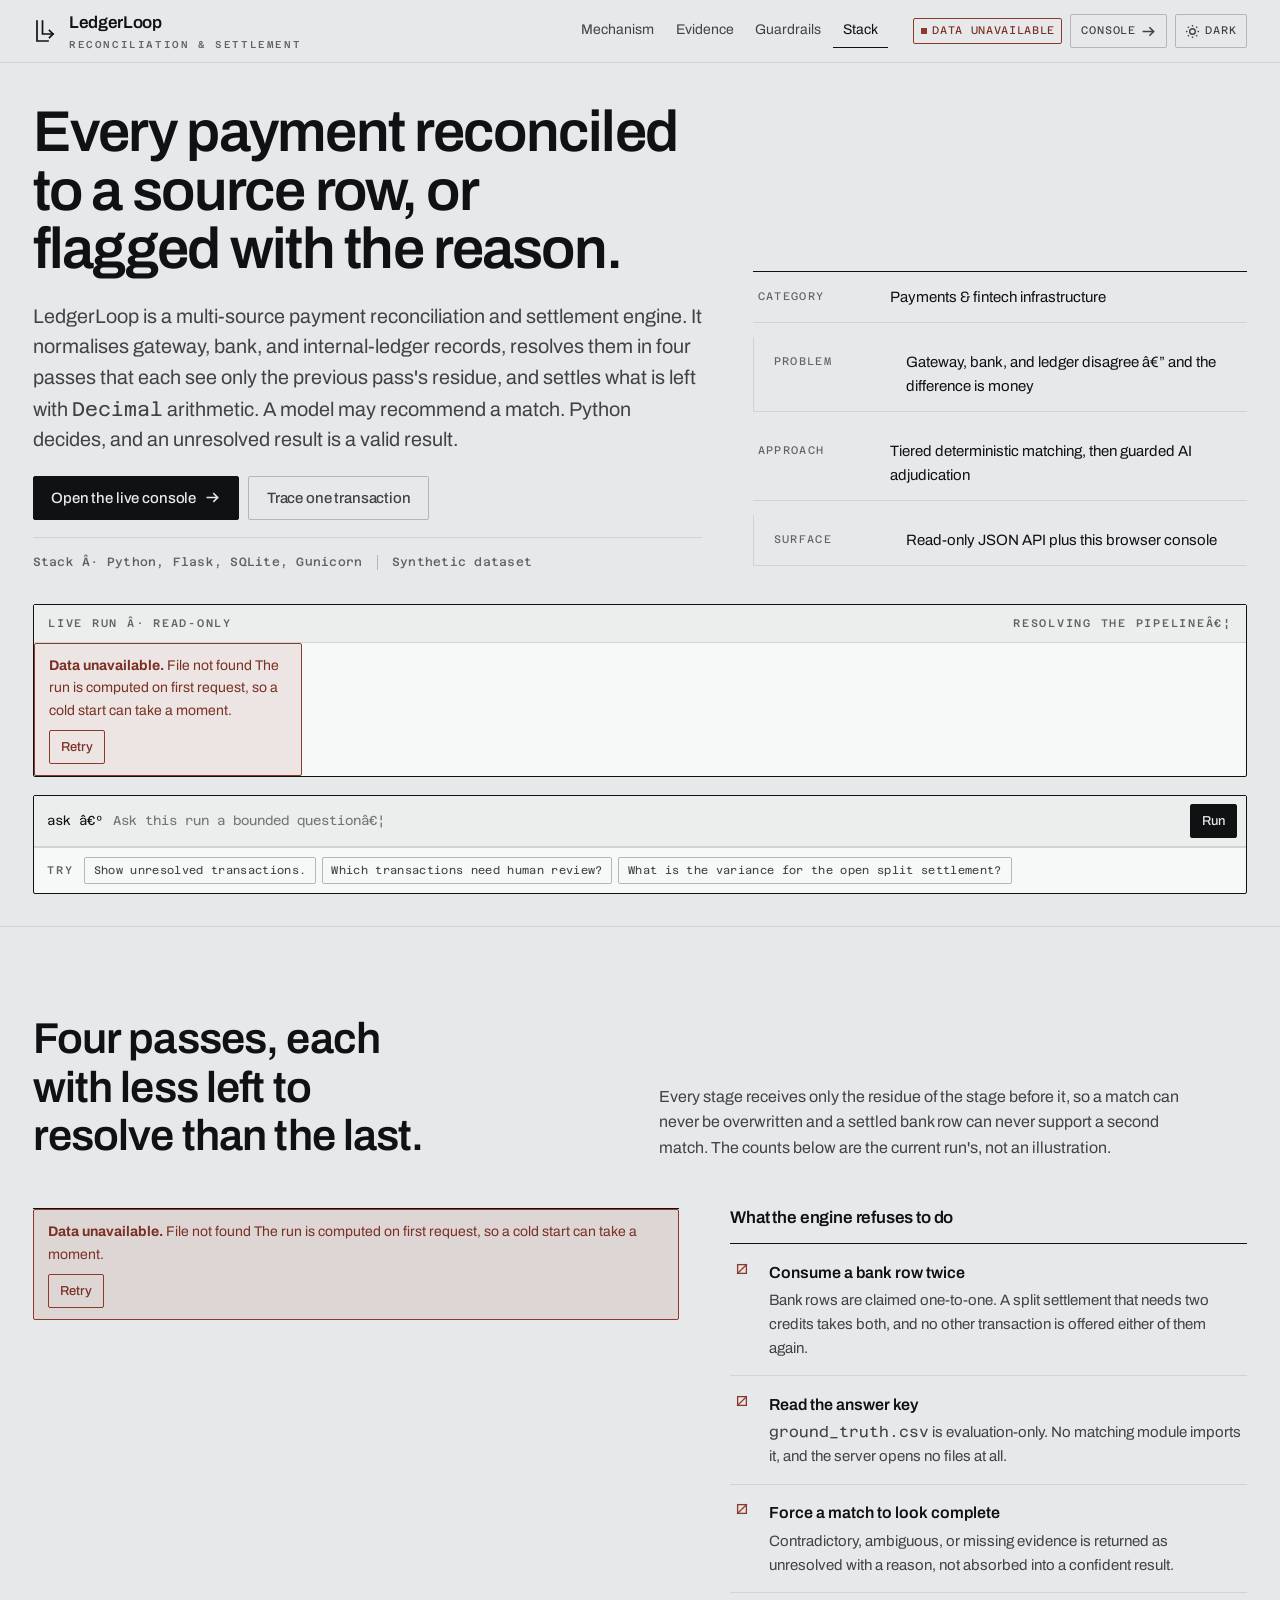
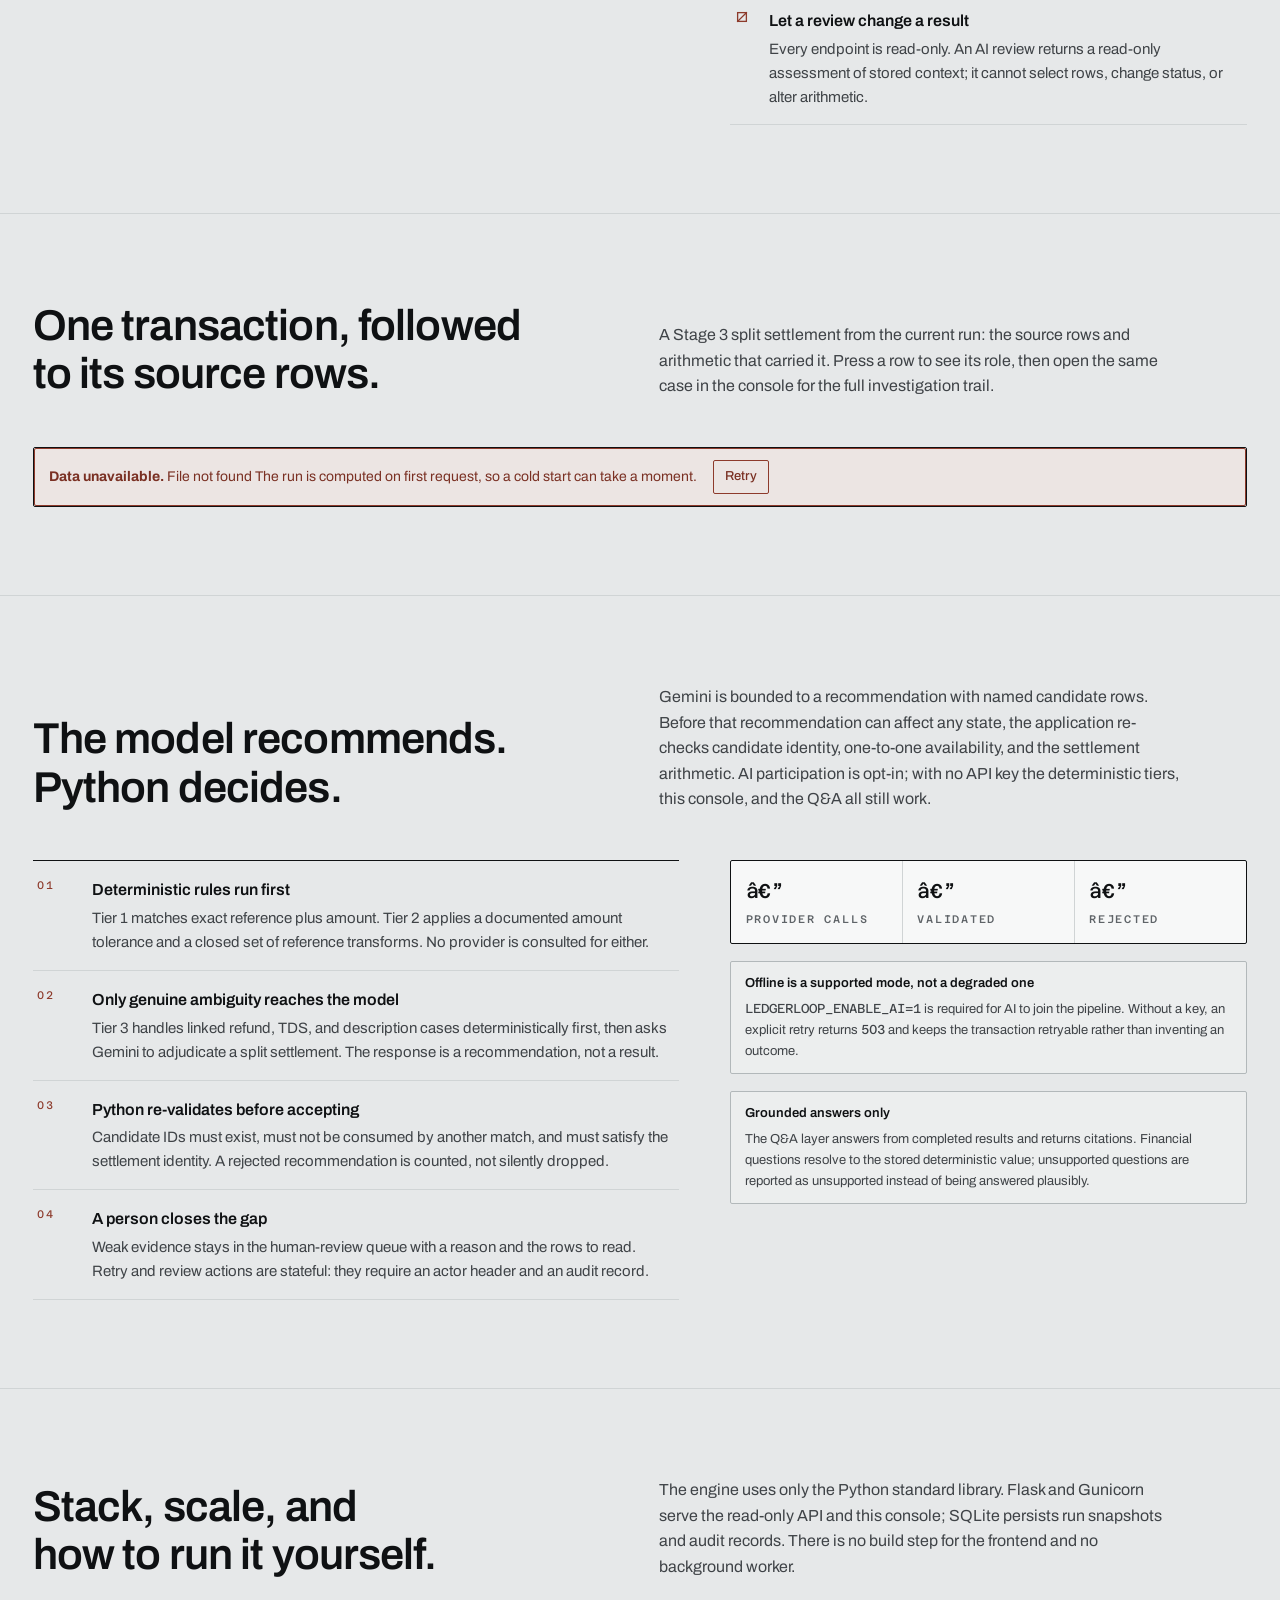
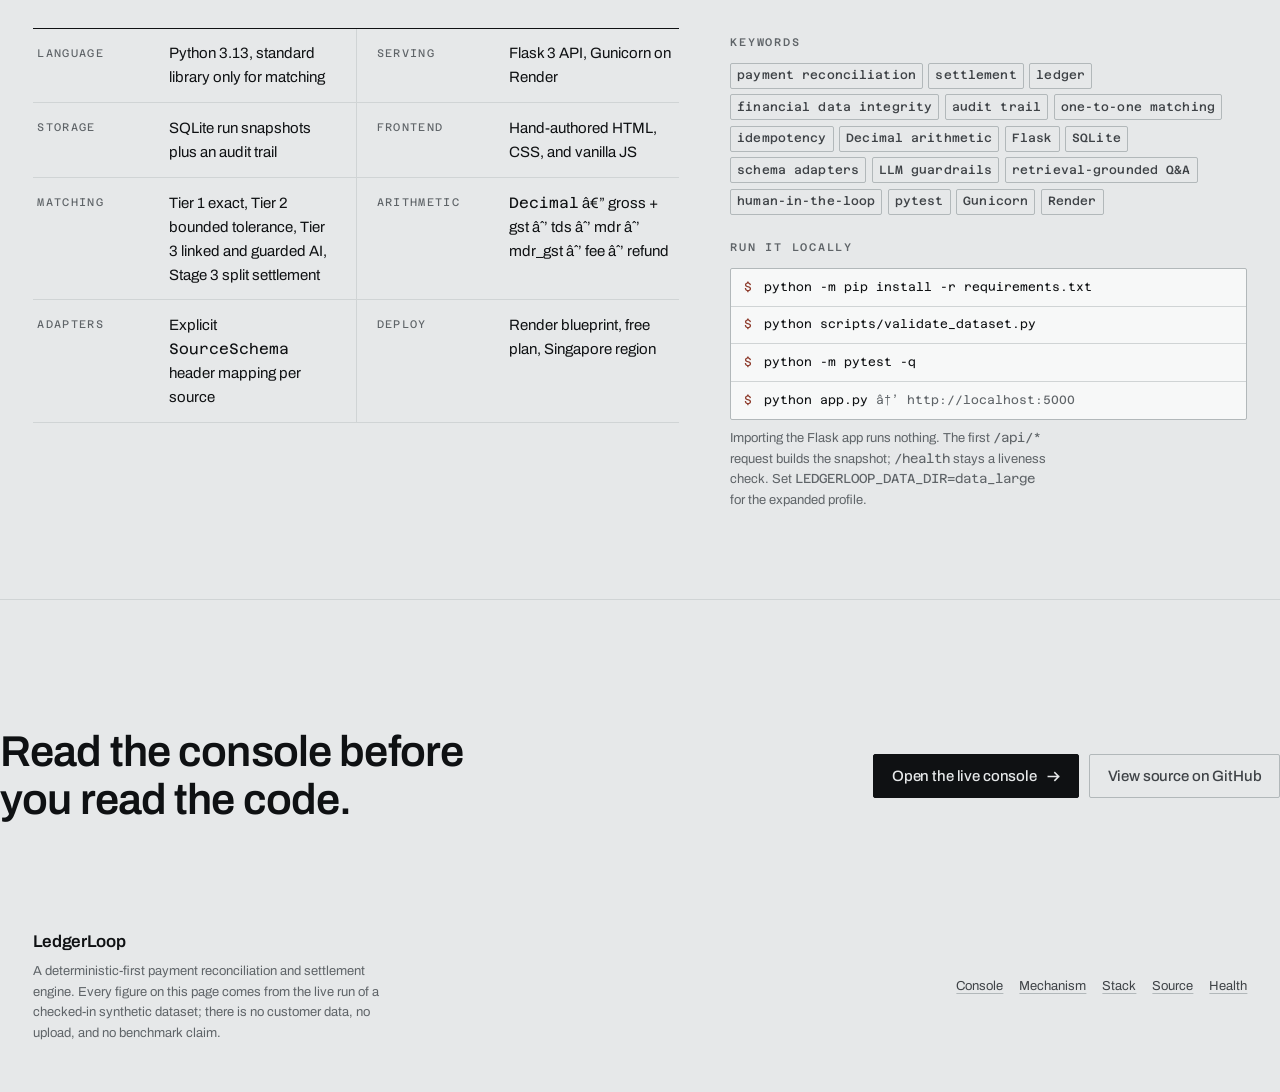
==== commit 32915078: "Revamped UI design" ====
--- a/ui/index.html
+++ b/ui/index.html
@@ -4,204 +4,376 @@
   <meta charset="UTF-8">
   <meta name="viewport" content="width=device-width, initial-scale=1.0">
   <meta name="color-scheme" content="light dark">
-  <meta name="theme-color" content="#f3f1eb">
-  <meta name="description" content="LedgerLoop is a deterministic, evidence-led payment reconciliation and settlement engine for investigating financial exceptions with source-row traceability.">
-  <title>LedgerLoop — Payment Reconciliation & Settlement Engine</title>
-  <link rel="icon" href="data:image/svg+xml,<svg xmlns='http://www.w3.org/2000/svg' viewBox='0 0 64 64'><rect width='64' height='64' rx='13' fill='%23112f4c'/><path d='M17 15v34h30' fill='none' stroke='%23fff' stroke-width='7' stroke-linecap='square'/><path d='M27 15v24h20' fill='none' stroke='%23d6a84b' stroke-width='4'/></svg>">
-  <link rel="preconnect" href="https://fonts.googleapis.com">
-  <link rel="preconnect" href="https://fonts.gstatic.com" crossorigin>
-  <link href="https://fonts.googleapis.com/css2?family=IBM+Plex+Mono:wght@400;500;600&family=IBM+Plex+Sans:wght@400;500;600;700&family=Source+Serif+4:opsz,wght@8..60,600;8..60,700&display=swap" rel="stylesheet">
+  <meta name="theme-color" content="#f0f1f1">
+  <title>LedgerLoop â€” Multi-source payment reconciliation and settlement engine</title>
+  <meta name="description" content="LedgerLoop reconciles payment gateway, bank settlement, and internal-ledger records through a deterministic-first pipeline, then settles the residue with Decimal arithmetic. Every outcome keeps its status, reason, evidence, and source rows.">
+  <link rel="icon" href="data:image/svg+xml,<svg xmlns='http://www.w3.org/2000/svg' viewBox='0 0 26 26'><rect width='26' height='26' rx='3' fill='%230f1113'/><path d='M7 5v16h8' fill='none' stroke='%23fff' stroke-width='2.4' stroke-linecap='square'/><path d='M12 5v10h8' fill='none' stroke='%23d4795f' stroke-width='1.8' stroke-linecap='square'/></svg>">
+  <link rel="preload" href="fonts/archivo-latin.woff2" as="font" type="font/woff2" crossorigin>
+  <link rel="preload" href="fonts/azeret-latin.woff2" as="font" type="font/woff2" crossorigin>
   <link rel="stylesheet" href="styles.css">
   <script src="app.js" defer></script>
 </head>
-<body>
-  <a class="skip-link" href="#main-content">Skip to main content</a>
-
-  <div class="app-shell">
-    <header class="app-header">
-      <div class="masthead">
-        <button class="brand" type="button" data-jump-panel="overview" aria-label="Go to LedgerLoop overview">
-          <span class="brand-mark" aria-hidden="true">
-            <svg viewBox="0 0 32 32" fill="none">
-              <path d="M7.5 5.5v21h17" stroke="currentColor" stroke-width="3" stroke-linecap="square"/>
-              <path d="M13 5.5v15.5h11.5" stroke="var(--brand-accent)" stroke-width="2" stroke-linecap="square"/>
-            </svg>
-          </span>
-          <span class="brand-copy">
-            <strong>LedgerLoop</strong>
-            <span>Payment operations, made inspectable</span>
-          </span>
+<body data-surface="pitch">
+  <a class="skip-link" href="#main">Skip to content</a>
+
+  <header class="masthead app-header">
+    <div class="shell masthead__bar">
+      <a class="brand" href="/" aria-label="LedgerLoop, home">
+        <svg class="brand__mark" viewBox="0 0 26 26" fill="none" stroke="currentColor" stroke-width="1.7" stroke-linecap="square" aria-hidden="true">
+          <path d="M4 3v20h11"/>
+          <path d="M9.5 3v13h10.5"/>
+          <path d="M16.5 12.5 20 16l-3.5 3.5"/>
+        </svg>
+        <span>
+          <span class="brand__name">LedgerLoop</span>
+          <span class="brand__sub">Reconciliation &amp; settlement</span>
+        </span>
+      </a>
+
+      <nav class="masthead__nav navigation-row" id="nav" aria-label="Sections">
+        <a href="#mechanism">Mechanism</a>
+        <a href="#evidence">Evidence</a>
+        <a href="#guardrails">Guardrails</a>
+        <a href="#stack">Stack</a>
+      </nav>
+
+      <div class="masthead__tools">
+        <div class="run-status state-neutral" id="header-run-status" role="status" aria-live="polite">
+          <span class="status-dot" aria-hidden="true"></span>
+          <span id="header-run-status-text">Run pending</span>
+        </div>
+        <a class="icon-btn" href="/app">
+          Console
+          <svg viewBox="0 0 16 16" fill="none" stroke="currentColor" stroke-width="1.6" stroke-linecap="square" aria-hidden="true"><path d="M2.5 8h11M9.5 4l4 4-4 4"/></svg>
+        </a>
+        <button class="icon-btn" id="theme-toggle" type="button" aria-label="Switch to dark theme">
+          <svg class="theme-icon theme-icon-sun" viewBox="0 0 16 16" fill="none" stroke="currentColor" stroke-width="1.5" aria-hidden="true"><circle cx="8" cy="8" r="3"/><path d="M8 1v1.6M8 13.4V15M1 8h1.6M13.4 8H15M3 3l1.1 1.1M11.9 11.9 13 13M3 13l1.1-1.1M11.9 4.1 13 3"/></svg>
+          <svg class="theme-icon theme-icon-moon" viewBox="0 0 16 16" fill="none" stroke="currentColor" stroke-width="1.5" aria-hidden="true"><path d="M13.5 9.8A5.8 5.8 0 0 1 6.2 2.5a5.9 5.9 0 1 0 7.3 7.3Z"/></svg>
+          <span id="theme-label">Dark</span>
         </button>
-
-        <div class="header-tools">
-          <a class="source-link" href="https://github.com/Pratik-padhi/LedgerLoop-multi-source-payment-reconciliation-and-settlement-engine" target="_blank" rel="noreferrer">
-            <svg viewBox="0 0 24 24" fill="none" stroke="currentColor" stroke-width="1.8" aria-hidden="true"><path d="M15 22v-4a4.8 4.8 0 0 0-1-3.5c3.3-.4 6.8-1.6 6.8-7.4A5.8 5.8 0 0 0 19.3 3 5.4 5.4 0 0 0 19.1 0S17.9-.4 15 1.5a13.4 13.4 0 0 0-7 0C5.1-.4 3.9 0 3.9 0a5.4 5.4 0 0 0-.2 3A5.8 5.8 0 0 0 2.2 7.1c0 5.8 3.5 7 6.8 7.4A4.8 4.8 0 0 0 8 18v4"/><path d="M8 19c-3 .9-3-1.5-4.2-2"/></svg>
-            <span>Source</span>
+      </div>
+    </div>
+  </header>
+
+  <main id="main">
+    <!-- â•â• The run: first viewport is the thesis, not a header â•â•â•â•â•â•â•â•â•â•â•â•â•â• -->
+    <section class="hero">
+      <div class="shell">
+        <div class="hero__grid">
+          <div>
+            <h1>Every payment reconciled to a source row, or flagged with the reason.</h1>
+            <p class="lede" style="margin-top:1.4rem">
+              LedgerLoop is a multi-source payment reconciliation and settlement engine. It normalises
+              gateway, bank, and internal-ledger records, resolves them in four passes that each see only
+              the previous pass's residue, and settles what is left with <span class="mono">Decimal</span>
+              arithmetic. A model may recommend a match. Python decides, and an unresolved result is a
+              valid result.
+            </p>
+            <div class="hero__actions">
+              <a class="btn btn--primary" href="/app">
+                Open the live console
+                <svg viewBox="0 0 16 16" fill="none" stroke="currentColor" stroke-width="1.7" stroke-linecap="square" aria-hidden="true"><path d="M2.5 8h11M9.5 4l4 4-4 4"/></svg>
+              </a>
+              <a class="btn btn--quiet" href="#evidence">Trace one transaction</a>
+            </div>
+            <div class="hero__meta">
+              <span class="meta">Stack Â· Python, Flask, SQLite, Gunicorn</span>
+              <span class="hero__meta-div" aria-hidden="true"></span>
+              <span class="meta" id="source-scope">Synthetic dataset</span>
+            </div>
+          </div>
+
+          <dl class="hero__aside glance glance--stack" aria-label="At a glance">
+            <div class="glance__cell"><dt>Category</dt><dd>Payments &amp; fintech infrastructure</dd></div>
+            <div class="glance__cell"><dt>Problem</dt><dd>Gateway, bank, and ledger disagree â€” and the difference is money</dd></div>
+            <div class="glance__cell"><dt>Approach</dt><dd>Tiered deterministic matching, then guarded AI adjudication</dd></div>
+            <div class="glance__cell"><dt>Surface</dt><dd>Read-only JSON API plus this browser console</dd></div>
+          </dl>
+        </div>
+
+        <!-- Readout: press any figure and it prints its own evidence -->
+        <div class="readout" id="readout" data-state="loading">
+          <div class="readout__head">
+            <span class="label">Live run Â· read-only</span>
+            <span class="label" id="readout-identity">Resolving the pipelineâ€¦</span>
+          </div>
+          <div class="readout__cells" id="readout-cells" role="group" aria-label="Live run figures. Select a figure to print its derivation."></div>
+          <div class="drawer" id="figure-drawer" hidden>
+            <div class="drawer__grid">
+              <div>
+                <p class="drawer__title" id="drawer-title">Derivation</p>
+                <p class="drawer__note" id="drawer-note"></p>
+              </div>
+              <div class="drawer__rows" id="drawer-rows"></div>
+            </div>
+          </div>
+        </div>
+
+        <!-- The command line: the real, bounded Settlement Q&A -->
+        <form class="command" id="pitch-command" autocomplete="off">
+          <div class="command__bar">
+            <label class="command__prompt" for="pitch-command-input">ask&nbsp;â€º</label>
+            <input class="command__input" id="pitch-command-input" name="question" type="text"
+                   placeholder="Ask this run a bounded questionâ€¦" aria-describedby="pitch-command-hint">
+            <button class="btn btn--sm btn--primary" type="submit">Run</button>
+          </div>
+          <div class="command__out" id="pitch-command-out" hidden aria-live="polite"></div>
+          <div class="command__hints" id="pitch-command-hint">
+            <span class="label" style="align-self:center;padding-right:.3rem">Try</span>
+            <button class="hint" type="button" data-ask="Show unresolved transactions.">Show unresolved transactions.</button>
+            <button class="hint" type="button" data-ask="Which transactions need human review?">Which transactions need human review?</button>
+            <button class="hint" type="button" data-ask="" id="hint-variance">What is the variance for the open split settlement?</button>
+          </div>
+        </form>
+        <noscript>
+          <p class="notice" style="margin-top:1rem">
+            <span>These figures are read from the live reconciliation run. Enable JavaScript to load the snapshot, or call <span class="mono">GET /api/overview</span> directly.</span>
+          </p>
+        </noscript>
+      </div>
+    </section>
+
+    <!-- â•â• Mechanism â•â•â•â•â•â•â•â•â•â•â•â•â•â•â•â•â•â•â•â•â•â•â•â•â•â•â•â•â•â•â•â•â•â•â•â•â•â•â•â•â•â•â•â•â•â•â•â•â•â•â•â•â•â• -->
+    <section class="section" id="mechanism">
+      <div class="shell">
+        <div class="section__head">
+          <h2>Four passes, each with less left to resolve than the last.</h2>
+          <p>
+            Every stage receives only the residue of the stage before it, so a match can never be
+            overwritten and a settled bank row can never support a second match. The counts below are the
+            current run's, not an illustration.
+          </p>
+        </div>
+
+        <div class="split">
+          <div class="path" id="resolution-path" aria-label="Reconciliation passes and their live counts">
+            <div class="skeleton" aria-hidden="true"><span></span><span></span><span></span><span></span></div>
+          </div>
+
+          <div>
+            <h3 style="margin-bottom:1rem">What the engine refuses to do</h3>
+            <ul class="controls">
+              <li class="control">
+                <span class="control__mark" aria-hidden="true"><svg viewBox="0 0 16 16" fill="none" stroke="currentColor" stroke-width="1.5" stroke-linecap="square"><rect x="3" y="3" width="10" height="10"/><path d="M3 13 13 3"/></svg></span>
+                <div>
+                  <strong>Consume a bank row twice</strong>
+                  <p>Bank rows are claimed one-to-one. A split settlement that needs two credits takes both, and no other transaction is offered either of them again.</p>
+                </div>
+              </li>
+              <li class="control">
+                <span class="control__mark" aria-hidden="true"><svg viewBox="0 0 16 16" fill="none" stroke="currentColor" stroke-width="1.5" stroke-linecap="square"><rect x="3" y="3" width="10" height="10"/><path d="M3 13 13 3"/></svg></span>
+                <div>
+                  <strong>Read the answer key</strong>
+                  <p><span class="mono">ground_truth.csv</span> is evaluation-only. No matching module imports it, and the server opens no files at all.</p>
+                </div>
+              </li>
+              <li class="control">
+                <span class="control__mark" aria-hidden="true"><svg viewBox="0 0 16 16" fill="none" stroke="currentColor" stroke-width="1.5" stroke-linecap="square"><rect x="3" y="3" width="10" height="10"/><path d="M3 13 13 3"/></svg></span>
+                <div>
+                  <strong>Force a match to look complete</strong>
+                  <p>Contradictory, ambiguous, or missing evidence is returned as unresolved with a reason, not absorbed into a confident result.</p>
+                </div>
+              </li>
+              <li class="control">
+                <span class="control__mark" aria-hidden="true"><svg viewBox="0 0 16 16" fill="none" stroke="currentColor" stroke-width="1.5" stroke-linecap="square"><rect x="3" y="3" width="10" height="10"/><path d="M3 13 13 3"/></svg></span>
+                <div>
+                  <strong>Let a review change a result</strong>
+                  <p>Every endpoint is read-only. An AI review returns a read-only assessment of stored context; it cannot select rows, change status, or alter arithmetic.</p>
+                </div>
+              </li>
+            </ul>
+          </div>
+        </div>
+      </div>
+    </section>
+
+    <!-- â•â• Evidence â•â•â•â•â•â•â•â•â•â•â•â•â•â•â•â•â•â•â•â•â•â•â•â•â•â•â•â•â•â•â•â•â•â•â•â•â•â•â•â•â•â•â•â•â•â•â•â•â•â•â•â•â•â• -->
+    <section class="section" id="evidence">
+      <div class="shell">
+        <div class="section__head">
+          <h2>One transaction, followed to its source rows.</h2>
+          <p>
+            A Stage 3 split settlement from the current run: the source rows and arithmetic that carried it.
+            Press a row to see its role, then open the same case in the console for the full investigation trail.
+          </p>
+        </div>
+
+        <div class="trace" id="evidence-trace" data-state="loading">
+          <div class="skeleton" aria-hidden="true"><span></span><span></span><span></span><span></span></div>
+        </div>
+      </div>
+    </section>
+
+    <!-- â•â• Guardrails â•â•â•â•â•â•â•â•â•â•â•â•â•â•â•â•â•â•â•â•â•â•â•â•â•â•â•â•â•â•â•â•â•â•â•â•â•â•â•â•â•â•â•â•â•â•â•â•â•â•â•â•â• -->
+    <section class="section" id="guardrails">
+      <div class="shell">
+        <div class="section__head">
+          <h2>The model recommends. Python decides.</h2>
+          <p>
+            Gemini is bounded to a recommendation with named candidate rows. Before that recommendation can
+            affect any state, the application re-checks candidate identity, one-to-one availability, and the
+            settlement arithmetic. AI participation is opt-in; with no API key the deterministic tiers, this
+            console, and the Q&A all still work.
+          </p>
+        </div>
+
+        <div class="split">
+          <ol class="guard">
+            <li class="guard__step">
+              <span class="guard__n">01</span>
+              <div>
+                <strong>Deterministic rules run first</strong>
+                <p>Tier 1 matches exact reference plus amount. Tier 2 applies a documented amount tolerance and a closed set of reference transforms. No provider is consulted for either.</p>
+              </div>
+            </li>
+            <li class="guard__step">
+              <span class="guard__n">02</span>
+              <div>
+                <strong>Only genuine ambiguity reaches the model</strong>
+                <p>Tier 3 handles linked refund, TDS, and description cases deterministically first, then asks Gemini to adjudicate a split settlement. The response is a recommendation, not a result.</p>
+              </div>
+            </li>
+            <li class="guard__step">
+              <span class="guard__n">03</span>
+              <div>
+                <strong>Python re-validates before accepting</strong>
+                <p>Candidate IDs must exist, must not be consumed by another match, and must satisfy the settlement identity. A rejected recommendation is counted, not silently dropped.</p>
+              </div>
+            </li>
+            <li class="guard__step">
+              <span class="guard__n">04</span>
+              <div>
+                <strong>A person closes the gap</strong>
+                <p>Weak evidence stays in the human-review queue with a reason and the rows to read. Retry and review actions are stateful: they require an actor header and an audit record.</p>
+              </div>
+            </li>
+          </ol>
+
+          <div class="stack">
+            <div class="counter-strip" id="governance-counters">
+              <div class="counter"><b class="counter__n">â€”</b><span class="label counter__k">Provider calls</span></div>
+              <div class="counter"><b class="counter__n">â€”</b><span class="label counter__k">Validated</span></div>
+              <div class="counter"><b class="counter__n">â€”</b><span class="label counter__k">Rejected</span></div>
+            </div>
+            <div class="callout">
+              <strong>Offline is a supported mode, not a degraded one</strong>
+              <p style="margin-top:.3rem">
+                <span class="mono">LEDGERLOOP_ENABLE_AI=1</span> is required for AI to join the pipeline.
+                Without a key, an explicit retry returns <span class="mono">503</span> and keeps the
+                transaction retryable rather than inventing an outcome.
+              </p>
+            </div>
+            <div class="callout">
+              <strong>Grounded answers only</strong>
+              <p style="margin-top:.3rem">
+                The Q&A layer answers from completed results and returns citations. Financial questions
+                resolve to the stored deterministic value; unsupported questions are reported as unsupported
+                instead of being answered plausibly.
+              </p>
+            </div>
+          </div>
+        </div>
+      </div>
+    </section>
+
+    <!-- â•â• Stack â•â•â•â•â•â•â•â•â•â•â•â•â•â•â•â•â•â•â•â•â•â•â•â•â•â•â•â•â•â•â•â•â•â•â•â•â•â•â•â•â•â•â•â•â•â•â•â•â•â•â•â•â•â•â•â•â•â• -->
+    <section class="section" id="stack">
+      <div class="shell">
+        <div class="section__head">
+          <h2>Stack, scale, and how to run it yourself.</h2>
+          <p>
+            The engine uses only the Python standard library. Flask and Gunicorn serve the read-only API and
+            this console; SQLite persists run snapshots and audit records. There is no build step for the
+            frontend and no background worker.
+          </p>
+        </div>
+
+        <div class="split">
+          <dl class="glance" id="stack-glance">
+            <div class="glance__cell"><dt>Language</dt><dd>Python 3.13, standard library only for matching</dd></div>
+            <div class="glance__cell"><dt>Serving</dt><dd>Flask 3 API, Gunicorn on Render</dd></div>
+            <div class="glance__cell"><dt>Storage</dt><dd>SQLite run snapshots plus an audit trail</dd></div>
+            <div class="glance__cell"><dt>Frontend</dt><dd>Hand-authored HTML, CSS, and vanilla JS</dd></div>
+            <div class="glance__cell"><dt>Matching</dt><dd>Tier 1 exact, Tier 2 bounded tolerance, Tier 3 linked and guarded AI, Stage 3 split settlement</dd></div>
+            <div class="glance__cell"><dt>Arithmetic</dt><dd><span class="mono">Decimal</span> â€” gross + gst âˆ’ tds âˆ’ mdr âˆ’ mdr_gst âˆ’ fee âˆ’ refund</dd></div>
+            <div class="glance__cell"><dt>Adapters</dt><dd>Explicit <span class="mono">SourceSchema</span> header mapping per source</dd></div>
+            <div class="glance__cell"><dt>Deploy</dt><dd>Render blueprint, free plan, Singapore region</dd></div>
+          </dl>
+
+          <div class="stack">
+            <div>
+              <span class="label">Keywords</span>
+              <ul class="vocab" aria-label="Technology keywords">
+                <li class="tag">payment reconciliation</li>
+                <li class="tag">settlement</li>
+                <li class="tag">ledger</li>
+                <li class="tag">financial data integrity</li>
+                <li class="tag">audit trail</li>
+                <li class="tag">one-to-one matching</li>
+                <li class="tag">idempotency</li>
+                <li class="tag">Decimal arithmetic</li>
+                <li class="tag">Flask</li>
+                <li class="tag">SQLite</li>
+                <li class="tag">schema adapters</li>
+                <li class="tag">LLM guardrails</li>
+                <li class="tag">retrieval-grounded Q&amp;A</li>
+                <li class="tag">human-in-the-loop</li>
+                <li class="tag">pytest</li>
+                <li class="tag">Gunicorn</li>
+                <li class="tag">Render</li>
+              </ul>
+            </div>
+
+            <div>
+              <span class="label">Run it locally</span>
+              <div class="shell-block" style="margin-top:.6rem">
+                <div class="shell-line"><span class="shell-line__ps1" aria-hidden="true">$</span><span class="shell-line__cmd">python -m pip install -r requirements.txt</span></div>
+                <div class="shell-line"><span class="shell-line__ps1" aria-hidden="true">$</span><span class="shell-line__cmd">python scripts/validate_dataset.py</span></div>
+                <div class="shell-line"><span class="shell-line__ps1" aria-hidden="true">$</span><span class="shell-line__cmd">python -m pytest -q</span></div>
+                <div class="shell-line"><span class="shell-line__ps1" aria-hidden="true">$</span><span class="shell-line__cmd">python app.py <em>â†’ http://localhost:5000</em></span></div>
+              </div>
+              <p class="drawer__note" style="margin-top:.5rem">
+                Importing the Flask app runs nothing. The first <span class="mono">/api/*</span> request builds
+                the snapshot; <span class="mono">/health</span> stays a liveness check. Set
+                <span class="mono">LEDGERLOOP_DATA_DIR=data_large</span> for the expanded profile.
+              </p>
+            </div>
+          </div>
+        </div>
+      </div>
+    </section>
+
+    <!-- â•â• Close â•â•â•â•â•â•â•â•â•â•â•â•â•â•â•â•â•â•â•â•â•â•â•â•â•â•â•â•â•â•â•â•â•â•â•â•â•â•â•â•â•â•â•â•â•â•â•â•â•â•â•â•â•â•â•â•â•â• -->
+    <section class="section section--close">
+      <div class="shell cta-band">
+        <h2>Read the console before you read the code.</h2>
+        <div class="cta-band__actions">
+          <a class="btn btn--primary" href="/app">
+            Open the live console
+            <svg viewBox="0 0 16 16" fill="none" stroke="currentColor" stroke-width="1.7" stroke-linecap="square" aria-hidden="true"><path d="M2.5 8h11M9.5 4l4 4-4 4"/></svg>
           </a>
-          <div class="run-status state-neutral" id="header-run-status" role="status" aria-live="polite">
-            <span class="status-dot" aria-hidden="true"></span>
-            <span id="header-run-status-text">Run pending</span>
-          </div>
-          <button class="theme-toggle" id="theme-toggle" type="button" aria-label="Switch to dark theme">
-            <svg class="theme-icon theme-icon-sun" viewBox="0 0 24 24" fill="none" stroke="currentColor" stroke-width="1.7" aria-hidden="true"><circle cx="12" cy="12" r="3.5"/><path d="M12 2v2M12 20v2M4.9 4.9l1.4 1.4M17.7 17.7l1.4 1.4M2 12h2M20 12h2M4.9 19.1l1.4-1.4M17.7 6.3l1.4-1.4"/></svg>
-            <svg class="theme-icon theme-icon-moon" viewBox="0 0 24 24" fill="none" stroke="currentColor" stroke-width="1.7" aria-hidden="true"><path d="M20 15.2A8.5 8.5 0 0 1 8.8 4 8.5 8.5 0 1 0 20 15.2Z"/></svg>
-            <span id="theme-label">Dark</span>
-          </button>
-        </div>
-      </div>
-
-      <div class="navigation-row">
-        <nav class="nav" id="nav" aria-label="Primary navigation">
-          <button class="nav-item active" type="button" data-panel="overview" aria-current="page">
-            <span class="nav-index">01</span>
-            <span class="nav-copy"><strong>Overview</strong><small>Case study</small></span>
-          </button>
-          <button class="nav-item" type="button" data-panel="runs">
-            <span class="nav-index">02</span>
-            <span class="nav-copy"><strong>Pipeline</strong><small>Run trace</small></span>
-          </button>
-          <button class="nav-item" type="button" data-panel="exceptions">
-            <span class="nav-index">03</span>
-            <span class="nav-copy"><strong>Exceptions</strong><small>Investigate</small></span>
-            <span class="badge" id="exc-badge" hidden>0</span>
-          </button>
-          <button class="nav-item" type="button" data-panel="transactions">
-            <span class="nav-index">04</span>
-            <span class="nav-copy"><strong>Transactions</strong><small>Source index</small></span>
-          </button>
-          <button class="nav-item" type="button" data-panel="qa">
-            <span class="nav-index">05</span>
-            <span class="nav-copy"><strong>Intelligence</strong><small>Grounded Q&amp;A</small></span>
-          </button>
-        </nav>
-        <div class="nav-context" aria-label="Demo context">
-          <span class="context-pulse" aria-hidden="true"></span>
-          <span>Deterministic demo</span>
-          <span class="context-divider" aria-hidden="true"></span>
-          <span>No upload required</span>
-        </div>
-      </div>
-    </header>
-
-    <main class="main" id="main-content" role="main" tabindex="-1">
-      <section class="panel active" id="panel-overview" aria-labelledby="overview-heading">
-        <div class="project-intro">
-          <div class="intro-copy">
-            <span class="section-label">Fintech engineering case study</span>
-            <h1 id="overview-heading">Reconciliation that shows its work.</h1>
-            <p class="intro-lede">LedgerLoop reconciles gateway, bank, and internal-ledger records through a deterministic-first pipeline—then preserves the status, reason, evidence, and action behind every outcome.</p>
-            <div class="intro-actions">
-              <button class="btn btn-primary" type="button" data-jump-panel="exceptions">
-                Investigate an exception <span class="count-reference" id="overview-exception-cta-count"></span>
-                <svg viewBox="0 0 20 20" fill="none" stroke="currentColor" stroke-width="1.7" aria-hidden="true"><path d="M4 10h12M11 5l5 5-5 5"/></svg>
-              </button>
-              <button class="btn btn-secondary" type="button" data-jump-panel="transactions">Trace a transaction</button>
-            </div>
-            <ul class="trust-points" aria-label="System principles">
-              <li><span aria-hidden="true">01</span> Deterministic first</li>
-              <li><span aria-hidden="true">02</span> Source-row evidence</li>
-              <li><span aria-hidden="true">03</span> Guarded AI, human review</li>
-            </ul>
-          </div>
-
-          <aside class="project-note" aria-labelledby="system-stance-title">
-            <div class="project-note-head">
-              <span class="section-label">System stance</span>
-              <span class="case-label">Case file 01</span>
-            </div>
-            <h2 id="system-stance-title">Resolve automatically only when the evidence is sufficient.</h2>
-            <p>The engine favors an explicit unresolved result over a confident but unsupported financial match.</p>
-            <dl class="system-facts">
-              <div><dt>Decision authority</dt><dd>Python rules</dd></div>
-              <div><dt>AI role</dt><dd>Advisory</dd></div>
-              <div><dt>Output contract</dt><dd>Status → reason → evidence</dd></div>
-            </dl>
-          </aside>
-        </div>
-
-        <section class="engineering-highlights" aria-labelledby="highlights-title">
-          <div class="highlights-intro">
-            <span class="section-label">Review lens</span>
-            <h2 id="highlights-title">What this project demonstrates</h2>
-          </div>
-          <div class="highlight-item"><span>01</span><div><strong>Financial correctness</strong><p>Exact, bounded, linked, and split-settlement matching with one-to-one source consumption.</p></div></div>
-          <div class="highlight-item"><span>02</span><div><strong>Auditability</strong><p>Source rows, tier history, reasons, and settlement arithmetic remain visible in the interface.</p></div></div>
-          <div class="highlight-item"><span>03</span><div><strong>Responsible AI</strong><p>Gemini is explicit, bounded, and validated in Python before any recommendation can affect state.</p></div></div>
-        </section>
-
-        <div id="overview-content">
-          <div class="loading" role="status" aria-live="polite">Preparing the current reconciliation run…</div>
-        </div>
-      </section>
-
-      <section class="panel" id="panel-runs" aria-labelledby="runs-heading">
-        <div class="panel-head">
-          <div class="panel-heading-group">
-            <span class="panel-eyebrow">System trace</span>
-            <h1 class="panel-title" id="runs-heading">Reconciliation Runs</h1>
-            <p class="panel-subtitle" id="runs-subtitle">Current run context, stage handoffs, and control boundaries.</p>
-          </div>
-          <div class="panel-head-actions">
-            <button class="btn btn-secondary btn-sm" type="button" data-jump-panel="transactions">Open source index</button>
-            <button class="btn btn-primary btn-sm" type="button" data-jump-panel="exceptions">Review exceptions</button>
-          </div>
-        </div>
-        <div id="runs-content">
-          <div class="loading" role="status" aria-live="polite">Loading the current run…</div>
-        </div>
-      </section>
-
-      <section class="panel" id="panel-exceptions" aria-labelledby="exceptions-heading">
-        <div class="panel-head">
-          <div class="panel-heading-group">
-            <span class="panel-eyebrow">Evidence workspace</span>
-            <h1 class="panel-title" id="exceptions-heading">Exception investigation</h1>
-            <p class="panel-subtitle">Select a discrepancy to inspect the decision, source evidence, settlement position, and next action.</p>
-          </div>
-        </div>
-        <div id="exceptions-content">
-          <div class="loading" role="status" aria-live="polite">Loading the exception queue…</div>
-        </div>
-      </section>
-
-      <section class="panel" id="panel-transactions" aria-labelledby="transactions-heading">
-        <div class="panel-head">
-          <div class="panel-heading-group">
-            <span class="panel-eyebrow">Authoritative index</span>
-            <h1 class="panel-title" id="transactions-heading">Transaction ledger</h1>
-            <p class="panel-subtitle">Search every logical transaction and trace its match, settlement, and exception state.</p>
-          </div>
-        </div>
-        <div id="transactions-content">
-          <div class="loading" role="status" aria-live="polite">Loading the transaction ledger…</div>
-        </div>
-      </section>
-
-      <section class="panel" id="panel-qa" aria-labelledby="qa-heading">
-        <div class="panel-head">
-          <div class="panel-heading-group">
-            <span class="panel-eyebrow">Grounded analysis</span>
-            <h1 class="panel-title" id="qa-heading">Settlement Intelligence</h1>
-            <p class="panel-subtitle">Review the deterministic settlement position, then ask bounded questions over stored evidence.</p>
-          </div>
-        </div>
-        <div id="qa-content">
-          <div class="empty-msg">Open this view to load the settlement position and grounded question interface.</div>
-        </div>
-      </section>
-    </main>
-
-    <footer class="site-footer">
-      <div>
-        <span class="footer-brand">LedgerLoop</span>
-        <span>Deterministic payment reconciliation and settlement engine.</span>
-      </div>
-      <div class="footer-meta">
-        <span>Synthetic demo data</span>
-        <span aria-hidden="true">·</span>
-        <a href="https://github.com/Pratik-padhi/LedgerLoop-multi-source-payment-reconciliation-and-settlement-engine" target="_blank" rel="noreferrer">View source on GitHub</a>
-      </div>
-    </footer>
-  </div>
+          <a class="btn btn--quiet" href="https://github.com/Pratik-padhi/LedgerLoop-multi-source-payment-reconciliation-and-settlement-engine" target="_blank" rel="noreferrer">View source on GitHub</a>
+        </div>
+      </div>
+    </section>
+  </main>
+
+  <footer class="shell site-footer">
+    <div>
+      <span class="brand__name">LedgerLoop</span>
+      <p style="margin-top:.35rem;max-width:52ch">
+        A deterministic-first payment reconciliation and settlement engine. Every figure on this page comes
+        from the live run of a checked-in synthetic dataset; there is no customer data, no upload, and no
+        benchmark claim.
+      </p>
+    </div>
+    <div class="footer-links">
+      <a href="/app">Console</a>
+      <a href="#mechanism">Mechanism</a>
+      <a href="#stack">Stack</a>
+      <a href="https://github.com/Pratik-padhi/LedgerLoop-multi-source-payment-reconciliation-and-settlement-engine" target="_blank" rel="noreferrer">Source</a>
+      <a href="/health">Health</a>
+    </div>
+  </footer>
 </body>
 </html>
--- a/ui/styles.css
+++ b/ui/styles.css
@@ -1,1450 +1,1573 @@
-/* ==========================================================================
-   LedgerLoop — evidence-led fintech interface
-   Light-first, editorial, and intentionally free of glass, gradients, and
-   decorative dashboard tropes. Data and evidence carry the visual hierarchy.
-   ========================================================================== */
+/* ═══════════════════════════════════════════════════════════════════════════
+   LedgerLoop — The Settlement Terminal
+   An achromatic financial-instrument surface.
+
+   World rules, applied everywhere:
+   · Elevation is hairline and ink density. Never a shadow, never a blur.
+   · Archivo (variable: wght + wdth) carries language. Azeret Mono carries
+     measurement: tags, identifiers, figures, and every number.
+   · Status lives in weight and ink density. Oxide is the only chromatic ink
+     and is reserved for states a human has to act on.
+   · One authored motion: the figure prints its evidence.
+   ═══════════════════════════════════════════════════════════════════════════ */
+
+/* ── Typefaces (self-hosted, variable) ─────────────────────────────────── */
+
+@font-face {
+  font-family: "Archivo";
+  src: url("fonts/archivo-latin.woff2") format("woff2");
+  font-weight: 100 900;
+  font-stretch: 62% 125%;
+  font-style: normal;
+  font-display: swap;
+}
+
+@font-face {
+  font-family: "Azeret Mono";
+  src: url("fonts/azeret-latin.woff2") format("woff2");
+  font-weight: 100 900;
+  font-style: normal;
+  font-display: swap;
+}
+
+/* ── Tokens ────────────────────────────────────────────────────────────── */
 
 :root {
   color-scheme: light;
 
-  --canvas: #f2f0e9;
-  --canvas-deep: #e8e5dc;
-  --paper: #fbfaf7;
-  --paper-raised: #ffffff;
-  --paper-soft: #f5f3ed;
-  --paper-muted: #ece9e1;
-
-  --ink: #102a43;
-  --ink-strong: #091d30;
-  --ink-soft: #334e68;
-  --muted: #5d6b79;
-  --muted-2: #7a8590;
-  --line: #d9d6ce;
-  --line-strong: #bbb8b0;
-
-  --navy: #112f4c;
-  --navy-2: #0a2136;
-  --blue: #1f5b8f;
-  --blue-hover: #174a78;
-  --blue-soft: #e6eef5;
-  --blue-text: #16466f;
-  --gold: #d6a84b;
-  --gold-soft: #fbf1d9;
-  --gold-text: #785313;
-
-  --green: #1d6b4b;
-  --green-bg: #e5f1e9;
-  --green-text: #15533a;
-  --amber: #a65f00;
-  --amber-bg: #f9edda;
-  --amber-text: #7b4700;
-  --red: #b42318;
-  --red-bg: #fae9e7;
-  --red-text: #8f1d14;
-
-  --focus: #1f5b8f;
-  --selection: #dbe8f2;
-  --shadow-xs: 0 1px 2px rgba(9, 29, 48, 0.05);
-  --shadow-sm: 0 8px 22px rgba(9, 29, 48, 0.07);
-  --shadow-md: 0 18px 46px rgba(9, 29, 48, 0.12);
-
-  --radius-xs: 2px;
-  --radius-sm: 4px;
-  --radius: 7px;
-  --radius-lg: 10px;
-  --radius-pill: 999px;
-
-  --font-body: "IBM Plex Sans", system-ui, -apple-system, "Segoe UI", sans-serif;
-  --font-display: "Source Serif 4", Georgia, serif;
-  --font-mono: "IBM Plex Mono", "SFMono-Regular", Consolas, monospace;
-
-  --content-max: 1540px;
-  --header-height: 122px;
+  /* Ground and ink — pronounced instrument shading: the housings are deeper
+     than the panels that sit in them, so data sits recessed, not printed. */
+  --ground: #e6e8e9;
+  --panel: #f7f8f8;
+  --panel-sunk: #eceeee;
+  --plate: #eef0f0;
+  --ink: #0f1113;
+  --ink-2: #3f4347;
+  --ink-3: #5f6468;
+
+  /* Structure */
+  --rule: #d0d4d5;
+  --rule-2: #b2b8ba;
+  --wash-1: rgba(15, 17, 19, 0.04);
+  --wash-2: rgba(15, 17, 19, 0.08);
+  --wash-3: rgba(15, 17, 19, 0.14);
+
+  /* The only chromatic ink */
+  --oxide: #8d3a2b;
+  --oxide-ink: #7a3023;
+  --oxide-wash: rgba(141, 58, 43, 0.1);
+
+  /* Type */
+  --font: "Archivo", "Segoe UI", system-ui, sans-serif;
+  --mono: "Azeret Mono", "Cascadia Mono", ui-monospace, monospace;
+  --figure: var(--mono);
+  --display-xl: clamp(2.4rem, 1.5rem + 3.4vw, 3.6rem);
+  --display: clamp(1.85rem, 1.35rem + 1.9vw, 2.7rem);
+  --lede: clamp(1.03rem, 0.98rem + 0.32vw, 1.24rem);
+
+  /* Measure and rhythm */
+  --max: 1340px;
+  --gut: clamp(1.15rem, 0.6rem + 1.8vw, 2.5rem);
+  --rail: 15.5rem;
+  --tap: 44px;
+  --console-max: 1600px;
+  --head-h: 62px;
+
+  --ease: cubic-bezier(0.16, 0.84, 0.28, 1);
+  --quick: 140ms;
+  --settle: 260ms;
 }
 
 :root[data-theme="dark"] {
   color-scheme: dark;
 
-  --canvas: #0b1722;
-  --canvas-deep: #08111a;
-  --paper: #10202e;
-  --paper-raised: #142737;
-  --paper-soft: #162a3b;
-  --paper-muted: #1a3144;
-
-  --ink: #edf3f7;
-  --ink-strong: #ffffff;
-  --ink-soft: #c5d2dc;
-  --muted: #a7b5c1;
-  --muted-2: #8495a4;
-  --line: #2b4153;
-  --line-strong: #41596c;
-
-  --navy: #e7eef4;
-  --navy-2: #ffffff;
-  --blue: #78acd8;
-  --blue-hover: #96c2e6;
-  --blue-soft: #17354c;
-  --blue-text: #a8cce9;
-  --gold: #e1b762;
-  --gold-soft: #3b301b;
-  --gold-text: #f0cc83;
-
-  --green: #5fbd8e;
-  --green-bg: #163a2b;
-  --green-text: #8bd6ae;
-  --amber: #e0a34d;
-  --amber-bg: #3b2b16;
-  --amber-text: #efbf73;
-  --red: #ee8177;
-  --red-bg: #43211f;
-  --red-text: #f5a39c;
-
-  --focus: #8fc2eb;
-  --selection: #214762;
-  --shadow-xs: 0 1px 2px rgba(0, 0, 0, 0.22);
-  --shadow-sm: 0 10px 28px rgba(0, 0, 0, 0.22);
-  --shadow-md: 0 20px 50px rgba(0, 0, 0, 0.34);
-}
-
-*, *::before, *::after { box-sizing: border-box; }
+  --ground: #08090a;
+  --panel: #101213;
+  --panel-sunk: #17191b;
+  --plate: #131517;
+  --ink: #f2f3f3;
+  --ink-2: #aab0b3;
+  --ink-3: #83898d;
+
+  --rule: #24282a;
+  --rule-2: #3a4043;
+  --wash-1: rgba(242, 243, 243, 0.05);
+  --wash-2: rgba(242, 243, 243, 0.1);
+  --wash-3: rgba(242, 243, 243, 0.18);
+
+  --oxide: #d4795f;
+  --oxide-ink: #e08d73;
+  --oxide-wash: rgba(212, 121, 95, 0.14);
+}
+
+/* ── Base ──────────────────────────────────────────────────────────────── */
+
+*,
+*::before,
+*::after { box-sizing: border-box; }
+
+/* The attribute must beat any display a component sets. */
+[hidden] { display: none !important; }
 
 html {
-  min-width: 320px;
-  font-size: 15px;
-  -webkit-font-smoothing: antialiased;
-  -moz-osx-font-smoothing: grayscale;
+  -webkit-text-size-adjust: 100%;
   scroll-behavior: smooth;
-  scroll-padding-top: calc(var(--header-height) + 18px);
+  scroll-padding-top: 88px;
 }
 
 body {
   margin: 0;
-  min-height: 100vh;
-  background: var(--canvas);
+  background: var(--ground);
+  color: var(--ink-2);
+  font-family: var(--font);
+  font-size: 1rem;
+  font-variation-settings: "wdth" 100;
+  line-height: 1.6;
+  -webkit-font-smoothing: antialiased;
+  text-rendering: optimizeLegibility;
+}
+
+h1, h2, h3, h4 {
+  margin: 0;
   color: var(--ink);
-  font-family: var(--font-body);
-  line-height: 1.55;
-}
-
-body::selection { background: var(--selection); color: var(--ink-strong); }
-
-button, input, select, textarea { font: inherit; }
-button { cursor: pointer; }
-a { color: var(--blue-text); text-decoration: none; }
-a:hover { text-decoration: underline; }
-h1, h2, h3, h4, p { margin-top: 0; }
-h1, h2, h3, h4 { color: var(--ink-strong); }
-code, pre, .mono { font-family: var(--font-mono); }
-
+  font-weight: 600;
+  letter-spacing: -0.02em;
+  line-height: 1.12;
+  text-wrap: balance;
+}
+
+h1 { font-size: var(--display-xl); letter-spacing: -0.03em; line-height: 1.02; }
+h2 { font-size: var(--display); }
+h3 { font-size: 1.0625rem; letter-spacing: -0.01em; }
+
+p { margin: 0; }
+ul, ol, dl, dd { margin: 0; padding: 0; }
+li { list-style: none; }
+
+a {
+  color: inherit;
+  text-decoration-color: var(--rule-2);
+  text-underline-offset: 0.22em;
+  text-decoration-thickness: 1px;
+}
+a:hover { text-decoration-color: var(--oxide); }
+
+button, input, textarea, select {
+  font: inherit;
+  color: inherit;
+}
+
+svg { display: block; }
+
+::selection { background: var(--ink); color: var(--ground); }
 :focus-visible {
-  outline: 2px solid var(--focus);
-  outline-offset: 3px;
-  box-shadow: 0 0 0 4px color-mix(in srgb, var(--focus) 18%, transparent);
+  outline: 2px solid var(--ink);
+  outline-offset: 2px;
+}
+:root[data-theme="dark"] :focus-visible { outline-color: var(--ink); }
+
+/* Browser surfaces, themed: scrollbar, caret, selection, numerals */
+* {
+  scrollbar-color: var(--rule-2) transparent;
+  scrollbar-width: thin;
+}
+::-webkit-scrollbar { width: 10px; height: 10px; }
+::-webkit-scrollbar-track { background: transparent; }
+::-webkit-scrollbar-thumb {
+  background: var(--rule-2);
+  border: 3px solid var(--ground);
+}
+::-webkit-scrollbar-thumb:hover { background: var(--ink-3); }
+input, textarea, button { caret-color: var(--oxide); }
+.num, table, .figure, [data-numeric] {
+  font-variant-numeric: tabular-nums;
+  font-feature-settings: "tnum" 1;
+}
+
+.sr-only {
+  position: absolute;
+  width: 1px; height: 1px;
+  padding: 0; margin: -1px;
+  overflow: hidden;
+  clip-path: inset(50%);
+  white-space: nowrap;
 }
 
 .skip-link {
   position: fixed;
-  top: -5rem;
-  left: 1rem;
-  z-index: 200;
-  padding: 0.7rem 1rem;
-  background: var(--ink-strong);
-  color: var(--paper);
-  font-weight: 600;
-  box-shadow: var(--shadow-md);
-}
-.skip-link:focus { top: 1rem; text-decoration: none; }
-
-.sr-only {
-  position: absolute !important;
-  width: 1px !important;
-  height: 1px !important;
-  padding: 0 !important;
-  margin: -1px !important;
-  overflow: hidden !important;
-  clip: rect(0, 0, 0, 0) !important;
-  white-space: nowrap !important;
-  border: 0 !important;
-}
-
-/* Application shell -------------------------------------------------------- */
-
-.app-shell { min-height: 100vh; }
-
-.app-header {
+  top: 0; left: 0;
+  z-index: 100;
+  padding: 0.7rem 1.1rem;
+  background: var(--ink);
+  color: var(--ground);
+  font-family: var(--mono);
+  font-size: 0.75rem;
+  letter-spacing: 0.08em;
+  text-transform: uppercase;
+  text-decoration: none;
+  transform: translateY(-120%);
+  transition: transform var(--quick) var(--ease);
+}
+.skip-link:focus-visible { transform: translateY(0); }
+
+/* ── Primitives ────────────────────────────────────────────────────────── */
+
+.shell {
+  width: 100%;
+  max-width: var(--max);
+  margin-inline: auto;
+  padding-inline: var(--gut);
+}
+
+.tag {
+  display: inline-flex;
+  align-items: center;
+  gap: 0.4em;
+  padding: 0.2em 0.5em;
+  border: 1px solid var(--rule-2);
+  border-radius: 2px;
+  font-family: var(--mono);
+  font-size: 0.6875rem;
+  font-weight: 500;
+  letter-spacing: 0.06em;
+  text-transform: uppercase;
+  color: var(--ink-2);
+  white-space: nowrap;
+}
+.tag--ink { border-color: var(--ink); color: var(--ink); font-weight: 600; }
+.tag--oxide { border-color: var(--oxide); color: var(--oxide-ink); background: var(--oxide-wash); }
+.tag--quiet { border-color: var(--rule); color: var(--ink-3); }
+
+.label {
+  font-family: var(--mono);
+  font-size: 0.6875rem;
+  font-weight: 500;
+  letter-spacing: 0.16em;
+  text-transform: uppercase;
+  color: var(--ink-3);
+}
+
+.lede { font-size: var(--lede); line-height: 1.55; color: var(--ink-2); max-width: 68ch; }
+.measure { max-width: 68ch; }
+.measure-tight { max-width: 54ch; }
+
+.btn {
+  --btn-bg: transparent;
+  --btn-ink: var(--ink);
+  --btn-rule: var(--ink);
+  display: inline-flex;
+  align-items: center;
+  gap: 0.6em;
+  min-height: var(--tap);
+  padding: 0.55rem 1.1rem;
+  border: 1px solid var(--btn-rule);
+  border-radius: 2px;
+  background: var(--btn-bg);
+  color: var(--btn-ink);
+  font-size: 0.9375rem;
+  font-weight: 500;
+  letter-spacing: -0.01em;
+  text-decoration: none;
+  cursor: pointer;
+  transition: background var(--quick) var(--ease), color var(--quick) var(--ease),
+              border-color var(--quick) var(--ease);
+}
+.btn--primary { --btn-bg: var(--ink); --btn-ink: var(--ground); }
+.btn--primary:hover { --btn-bg: var(--oxide); --btn-ink: #fff; --btn-rule: var(--oxide); }
+.btn--quiet { --btn-rule: var(--rule-2); --btn-ink: var(--ink-2); }
+.btn--quiet:hover { --btn-rule: var(--ink); --btn-ink: var(--ink); background: var(--wash-1); }
+.btn--oxide { --btn-rule: var(--oxide); --btn-ink: var(--oxide-ink); }
+.btn--oxide:hover { background: var(--oxide-wash); }
+.btn--sm { min-height: 34px; padding: 0.3rem 0.7rem; font-size: 0.8125rem; }
+.btn:disabled { opacity: 0.45; cursor: not-allowed; }
+.btn svg { width: 1em; height: 1em; }
+
+.field {
+  width: 100%;
+  min-height: var(--tap);
+  padding: 0.5rem 0.7rem;
+  border: 1px solid var(--rule-2);
+  border-radius: 2px;
+  background: var(--panel);
+  color: var(--ink);
+  font-size: 0.9375rem;
+}
+.field::placeholder { color: var(--ink-3); }
+.field:focus-visible { border-color: var(--ink); }
+
+.rule { height: 1px; background: var(--rule); border: 0; margin: 0; }
+
+/* Read-only data table: the workhorse of the console */
+.grid-table {
+  width: 100%;
+  border-collapse: collapse;
+  font-size: 0.875rem;
+}
+.grid-table th,
+.grid-table td {
+  padding: 0.55rem 0.85rem;
+  text-align: left;
+  border-bottom: 1px solid var(--rule);
+  vertical-align: top;
+}
+.grid-table thead th {
   position: sticky;
   top: 0;
-  z-index: 80;
-  height: var(--header-height);
-  background: var(--paper);
-  border-bottom: 1px solid var(--line-strong);
-  box-shadow: var(--shadow-xs);
-}
+  z-index: 1;
+  background: var(--panel);
+  border-bottom: 1px solid var(--ink);
+  font-family: var(--mono);
+  font-size: 0.6875rem;
+  font-weight: 500;
+  letter-spacing: 0.12em;
+  text-transform: uppercase;
+  color: var(--ink-3);
+  white-space: nowrap;
+}
+.grid-table .num { text-align: right; font-family: var(--mono); color: var(--ink); }
+.grid-table tbody tr:hover { background: var(--wash-1); }
+.grid-table tbody tr.is-selected {
+  background: var(--wash-2);
+  outline: 1px dashed var(--ink-3);
+  outline-offset: -1px;
+  animation: march 900ms steps(3, end) infinite;
+}
+.grid-table tbody tr:focus-visible { outline: 2px solid var(--ink); outline-offset: -2px; }
+.grid-table .id { font-family: var(--mono); color: var(--ink); overflow-wrap: break-word; }
+/* A rule name is a key, not a claim: it takes the micro step so the longest
+   vocabulary still sits on one line under a full-size transaction ID. */
+.grid-table .sub {
+  display: block;
+  color: var(--ink-3);
+  font-size: 0.625rem;
+  letter-spacing: 0.01em;
+  overflow-wrap: break-word;
+}
+
+/* Column measures. The identity and source columns get a floor so a long
+   vocabulary cannot squeeze the row, and the index runs tighter cell padding so
+   every column still fits its container at 1440 without a scrollbar. */
+.grid-table--index th,
+.grid-table--index td { padding-inline: 0.65rem; }
+.grid-table--index th:nth-child(1),
+.grid-table--index td:nth-child(1) { min-width: 11rem; }
+.grid-table--index th:nth-child(2),
+.grid-table--index td:nth-child(2) { min-width: 6.75rem; white-space: nowrap; }
+
+/* The queue keeps its natural column widths at every breakpoint: a triage number
+   and the reason it was declined must both stay readable. Narrow viewports scroll
+   the table inside its container instead of squeezing or splitting tokens. */
+.grid-table--queue { min-width: 34rem; }
+.grid-table--queue .num { font-size: 0.8125rem; }
+.grid-table--queue td:nth-child(1) .id,
+.grid-table--queue td:nth-child(1) .sub { white-space: nowrap; }
+.grid-table--queue td:nth-child(2),
+.grid-table--queue td:nth-child(3) { white-space: nowrap; }
+.grid-table--queue td:last-child {
+  min-width: 11rem;
+  overflow-wrap: break-word;
+  color: var(--ink-3);
+}
+
+@keyframes march { to { outline-offset: -4px; } }
+
+.table-scroll {
+  overflow: auto;
+  border: 1px solid var(--rule);
+  border-radius: 2px;
+  background: var(--panel);
+  max-height: min(64vh, 720px);
+}
+
+.empty {
+  padding: 1.6rem 1rem;
+  color: var(--ink-3);
+  font-size: 0.875rem;
+}
+.empty strong { display: block; color: var(--ink); font-weight: 600; }
+
+.notice {
+  display: flex;
+  flex-wrap: wrap;
+  align-items: center;
+  gap: 0.5rem 1rem;
+  padding: 0.7rem 0.9rem;
+  border: 1px solid var(--rule-2);
+  border-radius: 2px;
+  background: var(--panel);
+  font-size: 0.875rem;
+}
+.notice--oxide { border-color: var(--oxide); background: var(--oxide-wash); color: var(--oxide-ink); }
+
+.mono {
+  font-family: var(--mono);
+  overflow-wrap: break-word;
+}
+.oxide { color: var(--oxide-ink); }
+.dim { color: var(--ink-3); }
+.nowrap { white-space: nowrap; }
+.anywhere { overflow-wrap: anywhere; }
+.tag-row { display: flex; flex-wrap: wrap; gap: 0.35rem; align-items: center; }
+
+/* Programmatic focus on a panel is announced, not ringed: the rail shows state. */
+.panel:focus,
+.panel:focus-visible { outline: none; }
+
+/* ═══════════════════════════════════════════════════════════════════════════
+   Masthead — shared by both surfaces
+   ═══════════════════════════════════════════════════════════════════════════ */
+
+/* The class name is also a stable shell contract for the console and pitch. */
+.app-header { position: relative; }
 
 .masthead {
-  height: 67px;
-  display: flex;
-  align-items: center;
-  justify-content: space-between;
-  gap: 2rem;
-  padding: 0 clamp(20px, 3.1vw, 48px);
-  border-bottom: 1px solid var(--line);
+  position: sticky;
+  top: 0;
+  z-index: 40;
+  background: var(--ground);
+  border-bottom: 1px solid var(--rule);
+}
+
+.masthead__bar {
+  display: flex;
+  align-items: center;
+  gap: clamp(0.75rem, 2vw, 2rem);
+  min-height: 62px;
+  padding-block: 0.5rem;
 }
 
 .brand {
-  min-width: 0;
   display: inline-flex;
   align-items: center;
-  gap: 12px;
+  gap: 0.65rem;
+  flex: 0 0 auto;
   padding: 0;
   border: 0;
+  background: none;
+  text-decoration: none;
+  cursor: pointer;
+}
+.brand__mark { width: 26px; height: 26px; color: var(--ink); }
+.brand__name {
+  color: var(--ink);
+  font-size: 1.0625rem;
+  font-weight: 600;
+  letter-spacing: -0.02em;
+}
+.brand__sub {
+  display: block;
+  font-family: var(--mono);
+  font-size: 0.625rem;
+  font-weight: 500;
+  letter-spacing: 0.16em;
+  text-transform: uppercase;
+  color: var(--ink-3);
+}
+
+.masthead__nav {
+  display: flex;
+  align-items: center;
+  gap: 0.15rem;
+  margin-inline-start: auto;
+}
+.masthead__nav a {
+  display: inline-flex;
+  align-items: center;
+  min-height: 34px;
+  padding: 0 0.6rem;
+  border-bottom: 1px solid transparent;
+  color: var(--ink-2);
+  font-size: 0.875rem;
+  text-decoration: none;
+  white-space: nowrap;
+  transition: color var(--quick) var(--ease), border-color var(--quick) var(--ease);
+}
+.masthead__nav a:hover { color: var(--ink); }
+.masthead__nav a[aria-current="true"] { color: var(--ink); border-bottom-color: var(--ink); }
+
+.masthead__tools {
+  display: flex;
+  align-items: center;
+  gap: 0.5rem;
+  flex: 0 0 auto;
+}
+
+.run-status {
+  display: inline-flex;
+  align-items: center;
+  gap: 0.5em;
+  padding: 0.3em 0.6em;
+  border: 1px solid var(--rule-2);
+  border-radius: 2px;
+  font-family: var(--mono);
+  font-size: 0.6875rem;
+  letter-spacing: 0.06em;
+  text-transform: uppercase;
+  color: var(--ink-2);
+  white-space: nowrap;
+}
+.status-dot {
+  width: 6px; height: 6px;
+  background: var(--ink-3);
+  animation: pulse 1.6s var(--ease) infinite;
+}
+.state-loading .status-dot { background: var(--ink-3); }
+.state-ready .status-dot { background: var(--ink); animation: none; }
+.state-error { border-color: var(--oxide); color: var(--oxide-ink); }
+.state-error .status-dot { background: var(--oxide); animation: none; }
+
+@keyframes pulse { 50% { opacity: 0.25; } }
+
+.icon-btn {
+  display: inline-flex;
+  align-items: center;
+  justify-content: center;
+  gap: 0.45em;
+  min-height: 34px;
+  padding: 0 0.6rem;
+  border: 1px solid var(--rule-2);
+  border-radius: 2px;
   background: transparent;
-  color: var(--ink-strong);
-  text-align: left;
-}
-
-.brand-mark {
-  width: 38px;
-  height: 38px;
-  flex: 0 0 auto;
-  display: grid;
-  place-items: center;
-  background: var(--navy-2);
-  color: var(--paper);
-  --brand-accent: var(--gold);
-  border-radius: var(--radius-sm);
-}
-:root[data-theme="dark"] .brand-mark { color: var(--navy-2); }
-.brand-mark svg { width: 27px; height: 27px; }
-
-.brand-copy { display: flex; flex-direction: column; min-width: 0; }
-.brand-copy strong {
-  font-family: var(--font-display);
-  font-size: 1.3rem;
-  line-height: 1.05;
-  letter-spacing: -0.02em;
-}
-.brand-copy span {
-  margin-top: 3px;
-  color: var(--muted);
-  font-size: 0.68rem;
-  letter-spacing: 0.015em;
-  white-space: nowrap;
-}
-
-.header-tools { display: flex; align-items: center; gap: 8px; }
-
-.source-link,
-.theme-toggle,
-.run-status {
-  min-height: 34px;
-  display: inline-flex;
-  align-items: center;
-  justify-content: center;
-  gap: 7px;
-  border: 1px solid var(--line);
-  border-radius: var(--radius-sm);
-  background: var(--paper-raised);
-  color: var(--ink-soft);
-  font-size: 0.72rem;
-  font-weight: 600;
-  line-height: 1;
-  white-space: nowrap;
-}
-.source-link { padding: 0 10px; }
-.source-link:hover { border-color: var(--line-strong); color: var(--blue-text); text-decoration: none; }
-.source-link svg { width: 15px; height: 15px; }
-
-.theme-toggle { padding: 0 11px; }
-.theme-toggle:hover { border-color: var(--blue); color: var(--blue-text); }
-.theme-toggle svg { width: 15px; height: 15px; }
+  color: var(--ink-2);
+  font-family: var(--mono);
+  font-size: 0.6875rem;
+  letter-spacing: 0.08em;
+  text-transform: uppercase;
+  text-decoration: none;
+  cursor: pointer;
+  transition: color var(--quick) var(--ease), border-color var(--quick) var(--ease);
+}
+.icon-btn:hover { color: var(--ink); border-color: var(--ink); }
+.icon-btn svg { width: 15px; height: 15px; }
 .theme-icon-moon { display: none; }
 :root[data-theme="dark"] .theme-icon-sun { display: none; }
 :root[data-theme="dark"] .theme-icon-moon { display: block; }
 
-.run-status { padding: 0 10px; background: var(--paper-soft); }
-.run-status .status-dot { width: 7px; height: 7px; margin: 0; background: var(--muted-2); }
-.run-status.state-loading { color: var(--blue-text); border-color: color-mix(in srgb, var(--blue) 34%, var(--line)); background: var(--blue-soft); }
-.run-status.state-loading .status-dot { background: var(--blue); }
-.run-status.state-ready { color: var(--green-text); border-color: color-mix(in srgb, var(--green) 28%, var(--line)); background: var(--green-bg); }
-.run-status.state-ready .status-dot { background: var(--green); }
-.run-status.state-error { color: var(--red-text); border-color: color-mix(in srgb, var(--red) 28%, var(--line)); background: var(--red-bg); }
-.run-status.state-error .status-dot { background: var(--red); }
-
-.navigation-row {
-  height: 55px;
-  display: flex;
-  align-items: stretch;
+/* ═══════════════════════════════════════════════════════════════════════════
+   Surface 1 — The pitch (/)
+   ═══════════════════════════════════════════════════════════════════════════ */
+
+/* The first viewport is budgeted: at 1440×1010 the thesis, the five figures, and
+   the command line all close above the fold. */
+.hero {
+  padding-block: clamp(1.5rem, 0.5rem + 3vw, 2.5rem) clamp(1.25rem, 0.5rem + 2vw, 2rem);
+  border-bottom: 1px solid var(--rule);
+}
+.hero__grid {
+  display: grid;
+  grid-template-columns: minmax(0, 1.15fr) minmax(0, 0.85fr);
+  gap: clamp(1.5rem, 4vw, 4rem);
+  align-items: end;
+}
+.hero h1 { max-width: 20ch; }
+.hero h1 em {
+  font-style: normal;
+  color: var(--ink-3);
+  font-variation-settings: "wdth" 88;
+}
+.hero__aside {
+  display: grid;
+  gap: 0.9rem;
+  padding-bottom: 0.4rem;
+}
+.hero__actions {
+  display: flex;
+  flex-wrap: wrap;
+  gap: 0.6rem;
+  margin-top: 1.25rem;
+}
+.hero__meta {
+  display: flex;
+  flex-wrap: wrap;
+  align-items: center;
+  gap: 0.4rem 0.9rem;
+  margin-top: 1.1rem;
+  padding-top: 0.9rem;
+  border-top: 1px solid var(--rule);
+}
+.meta {
+  font-family: var(--mono);
+  font-size: 0.75rem;
+  font-weight: 500;
+  letter-spacing: 0.02em;
+  color: var(--ink-3);
+}
+.hero__meta-div {
+  width: 1px;
+  height: 0.9em;
+  background: var(--rule-2);
+}
+
+/* ── The readout: the thesis element ───────────────────────────────────── */
+
+.readout {
+  margin-top: clamp(1.5rem, 1rem + 1.5vw, 2rem);
+  border: 1px solid var(--ink);
+  border-radius: 2px;
+  background: var(--panel);
+}
+.readout__head {
+  display: flex;
+  flex-wrap: wrap;
+  align-items: baseline;
   justify-content: space-between;
-  gap: 24px;
-  padding: 0 clamp(20px, 3.1vw, 48px);
-}
-
-.nav { display: flex; align-items: stretch; min-width: 0; }
-.nav-item {
+  gap: 0.5rem 1.5rem;
+  padding: 0.6rem 0.9rem;
+  border-bottom: 1px solid var(--rule);
+  background: var(--panel-sunk);
+}
+.readout__cells {
+  display: grid;
+  grid-template-columns: 1.15fr 0.85fr 0.8fr 1.2fr 1.2fr;
+}
+.readout-cell {
   position: relative;
-  min-width: 142px;
-  display: flex;
-  align-items: center;
-  gap: 9px;
-  padding: 0 15px;
+  display: grid;
+  align-content: start;
+  gap: 0.45rem;
+  padding: 1.05rem 0.9rem 1.15rem;
   border: 0;
-  border-right: 1px solid var(--line);
+  border-right: 1px solid var(--rule);
   background: transparent;
-  color: var(--muted);
   text-align: left;
-  transition: color 160ms ease, background-color 160ms ease;
-}
-.nav-item:first-child { border-left: 1px solid var(--line); }
-.nav-item::after {
+  cursor: pointer;
+  transition: background var(--quick) var(--ease);
+}
+.readout-cell:last-child { border-right: 0; }
+.readout-cell:hover { background: var(--wash-1); }
+/* The leader is a fixed-length hairline that scales in from the top: the length is
+   measured once in JS, and only the transform animates, so no frame reflows layout. */
+.readout-cell::after {
   content: "";
   position: absolute;
-  left: -1px;
-  right: -1px;
-  bottom: -1px;
-  height: 3px;
+  top: 100%; left: 0;
+  z-index: 2;
+  width: 1px;
+  height: var(--leader, 0px);
+  background: var(--oxide);
+  pointer-events: none;
+  transform: scaleY(0);
+  transform-origin: top center;
+  transition: transform var(--settle) var(--ease);
+}
+.readout-cell.is-led::after { transform: scaleY(1); }
+.readout-cell.is-led { background: var(--wash-1); }
+.readout-cell.is-led .readout-cell__code { color: var(--oxide-ink); }
+.readout-cell__label {
+  display: flex;
+  align-items: center;
+  justify-content: space-between;
+  gap: 0.5rem;
+  font-family: var(--mono);
+  font-size: 0.6875rem;
+  font-weight: 500;
+  letter-spacing: 0.14em;
+  text-transform: uppercase;
+  color: var(--ink-3);
+}
+/* Every figure is the mono: measurement is never set in the proportional face.
+   The mono runs narrower per glyph, so these steps sit a size below the prose
+   ramp and carry almost no negative tracking. */
+.readout-cell__figure {
+  font-family: var(--figure);
+  font-size: clamp(1.25rem, 0.95rem + 1.15vw, 1.9rem);
+  font-weight: 500;
+  letter-spacing: -0.01em;
+  line-height: 1.1;
+  color: var(--ink);
+  font-variant-numeric: tabular-nums;
+  overflow-wrap: break-word;
+}
+/* The leader figure leads by a step, not by a shout: it sits one size above the
+   row's ramp so the column still reads as the thesis without crowding its own
+   cell. */
+.readout-cell--lead .readout-cell__figure { font-size: clamp(1.5rem, 1.1rem + 1.25vw, 2.15rem); }
+/* The rate is the only figure that carries a judgement, so it is the only one
+   allowed a hue: the hue runs red to green with the percentage (0 to 120deg),
+   so the number states its own reading. The figure beside it is the value, so
+   the colour is a second signal and never the only one. */
+.readout-cell--tone .readout-cell__figure { color: hsl(calc(2deg + var(--tone, 0) * 1.18deg) 70% 64%); }
+:root[data-theme="light"] .readout-cell--tone .readout-cell__figure { color: hsl(calc(2deg + var(--tone, 0) * 1.18deg) 70% 33%); }
+/* The unit belongs to the figure, not to the row: half its size, on the figure's
+   baseline, and in the figure's own hue so "88.7%" reads as one number. */
+.readout-cell--tone .readout-cell__unit {
+  font-size: 0.5em;
+  color: inherit;
+  letter-spacing: 0;
+}
+.readout-cell__unit {
+  font-family: var(--mono);
+  font-size: 0.75rem;
+  font-weight: 500;
+  letter-spacing: 0.04em;
+  color: var(--ink-3);
+  white-space: nowrap;
+}
+.readout-cell__foot {
+  font-family: var(--mono);
+  font-size: 0.6875rem;
+  letter-spacing: 0.04em;
+  color: var(--ink-3);
+}
+.readout-cell__code {
+  font-family: var(--mono);
+  font-size: 0.625rem;
+  font-weight: 500;
+  letter-spacing: 0.12em;
+  text-transform: uppercase;
+  color: var(--ink-3);
+}
+.readout-cell--alert .readout-cell__figure { color: var(--oxide-ink); }
+.readout-cell--alert .readout-cell__code { color: var(--oxide-ink); }
+/* Ink-density rule: 2px, square ends, the only bar in the world */
+.density {
+  height: 2px;
+  margin-top: 0.2rem;
+  background: var(--wash-3);
+}
+.density span {
+  display: block;
+  height: 100%;
+  background: var(--ink);
+  transform-origin: left center;
+  transform: scaleX(0);
+  transition: transform var(--settle) var(--ease);
+}
+
+.drawer {
+  position: relative;
+  border-top: 1px solid var(--ink);
+  background: var(--panel-sunk);
+}
+.drawer[hidden] { display: none; }
+.drawer__grid {
+  display: grid;
+  grid-template-columns: minmax(0, 0.34fr) minmax(0, 0.66fr);
+  gap: clamp(1rem, 3vw, 2.5rem);
+  padding: 1rem 0.9rem 1.1rem;
+  animation: settle var(--settle) var(--ease) both;
+}
+.drawer__title { color: var(--ink); font-weight: 600; font-size: 0.9375rem; }
+.drawer__note { margin-top: 0.35rem; font-size: 0.8125rem; color: var(--ink-3); max-width: 46ch; }
+.drawer__rows { display: grid; gap: 0; align-content: start; }
+.drawer-row {
+  display: grid;
+  grid-template-columns: minmax(0, 1fr) auto;
+  gap: 1rem;
+  padding: 0.32rem 0;
+  border-bottom: 1px dotted var(--rule-2);
+  font-family: var(--mono);
+  font-size: 0.75rem;
+}
+.drawer-row:last-child { border-bottom: 0; }
+.drawer-row span:first-child { color: var(--ink-3); letter-spacing: 0.04em; }
+.drawer-row span:last-child { color: var(--ink); text-align: right; }
+
+@keyframes settle {
+  from { opacity: 0; transform: translateY(-4px); }
+  to { opacity: 1; transform: translateY(0); }
+}
+
+/* ── The command line ──────────────────────────────────────────────────── */
+
+.command {
+  margin-top: 1.1rem;
+  border: 1px solid var(--ink);
+  border-radius: 2px;
+  background: var(--panel);
+}
+.command__bar {
+  display: flex;
+  align-items: center;
+  gap: 0.6rem;
+  padding: 0.5rem 0.6rem 0.5rem 0.85rem;
+  border-bottom: 1px solid var(--rule);
+  background: var(--panel-sunk);
+}
+.command__prompt {
+  font-family: var(--mono);
+  font-size: 0.8125rem;
+  color: var(--ink);
+  user-select: none;
+}
+.command__input {
+  flex: 1 1 auto;
+  min-width: 0;
+  min-height: 34px;
+  padding: 0.2rem 0;
+  border: 0;
   background: transparent;
-}
-.nav-item:hover { background: var(--paper-soft); color: var(--ink-strong); }
-.nav-item.active { background: var(--paper-soft); color: var(--ink-strong); }
-.nav-item.active::after { background: var(--blue); }
-.nav-index { color: var(--muted-2); font-family: var(--font-mono); font-size: 0.61rem; }
-.nav-item.active .nav-index { color: var(--blue-text); }
-.nav-copy { display: flex; flex-direction: column; min-width: 0; }
-.nav-copy strong { font-size: 0.76rem; line-height: 1.2; font-weight: 600; }
-.nav-copy small { margin-top: 2px; color: var(--muted-2); font-size: 0.58rem; line-height: 1.2; }
-.nav-item .badge {
-  margin-left: auto;
-  min-width: 20px;
-  height: 20px;
-  display: grid;
-  place-items: center;
-  padding: 0 5px;
-  border-radius: var(--radius-pill);
-  background: var(--red);
-  color: #fff;
-  font-family: var(--font-mono);
-  font-size: 0.57rem;
+  color: var(--ink);
+  font-family: var(--mono);
+  font-size: 0.8125rem;
+}
+.command__input:focus { outline: none; }
+.command__out {
+  padding: 0.9rem;
+  font-family: var(--mono);
+  font-size: 0.8125rem;
+  line-height: 1.6;
+}
+.command__out[hidden] { display: none; }
+.command__q { color: var(--ink); }
+.command__a { color: var(--ink-2); }
+.command__meta {
+  display: flex;
+  flex-wrap: wrap;
+  gap: 0.3rem 0.8rem;
+  margin-top: 0.6rem;
+  padding-top: 0.5rem;
+  border-top: 1px dotted var(--rule-2);
+  font-size: 0.6875rem;
+  letter-spacing: 0.05em;
+  color: var(--ink-3);
+}
+.command__cites { display: flex; flex-wrap: wrap; gap: 0.3rem; margin-top: 0.5rem; }
+.command__hints {
+  display: flex;
+  flex-wrap: wrap;
+  gap: 0.35rem;
+  padding: 0.55rem 0.85rem;
+  border-top: 1px solid var(--rule);
+}
+.hint {
+  padding: 0.25rem 0.55rem;
+  border: 1px solid var(--rule-2);
+  border-radius: 2px;
+  background: transparent;
+  color: var(--ink-2);
+  font-family: var(--mono);
+  font-size: 0.6875rem;
+  letter-spacing: 0.03em;
+  cursor: pointer;
+  transition: border-color var(--quick) var(--ease), color var(--quick) var(--ease);
+}
+.hint:hover { border-color: var(--ink); color: var(--ink); }
+
+/* ── Sections ──────────────────────────────────────────────────────────── */
+
+.section {
+  padding-block: clamp(3rem, 1.5rem + 5vw, 6rem);
+  border-bottom: 1px solid var(--rule);
+}
+/* The closing band hands off to the footer instead of padding like a section. */
+.section--close {
+  padding-bottom: clamp(1.25rem, 0.75rem + 1.5vw, 2rem);
+  border-bottom: 0;
+}
+.section__head {
+  display: grid;
+  grid-template-columns: minmax(0, 1fr) minmax(0, 1fr);
+  gap: clamp(1rem, 3vw, 3rem);
+  align-items: end;
+  margin-bottom: clamp(1.75rem, 1rem + 2.5vw, 3rem);
+}
+.section__head h2 { max-width: 20ch; }
+.section__head p { color: var(--ink-2); max-width: 58ch; }
+
+.split {
+  display: grid;
+  grid-template-columns: minmax(0, 1.25fr) minmax(0, 1fr);
+  gap: clamp(1.5rem, 4vw, 3.5rem);
+  align-items: start;
+}
+
+/* Resolution path: the mechanism, as a readout */
+.path { border-top: 1px solid var(--ink); }
+.path__nums { display: contents; }
+.path__row {
+  display: grid;
+  grid-template-columns: 3.25rem minmax(0, 1fr) repeat(2, minmax(0, 4rem)) 5.25rem;
+  gap: 0.9rem;
+  align-items: baseline;
+  padding: 0.85rem 0.4rem;
+  border-bottom: 1px solid var(--rule);
+}
+.path__row:hover { background: var(--wash-1); }
+.path__index {
+  font-family: var(--mono);
+  font-size: 0.6875rem;
+  letter-spacing: 0.1em;
+  color: var(--ink-3);
+}
+.path__name { color: var(--ink); font-weight: 600; letter-spacing: -0.01em; }
+.path__rule { display: block; color: var(--ink-3); font-size: 0.8125rem; }
+.path__num {
+  text-align: right;
+  font-family: var(--mono);
+  font-size: 0.9375rem;
+  color: var(--ink);
+}
+.path__num span {
+  display: block;
+  font-family: var(--font);
+  font-size: 0.625rem;
+  letter-spacing: 0.14em;
+  text-transform: uppercase;
+  color: var(--ink-3);
+}
+.path__num--muted { color: var(--ink-3); }
+
+/* Control boundaries */
+.controls { display: grid; gap: 0; border-top: 1px solid var(--ink); }
+.control {
+  display: grid;
+  grid-template-columns: 1.4rem minmax(0, 1fr);
+  gap: 0.75rem;
+  padding: 0.95rem 0.3rem;
+  border-bottom: 1px solid var(--rule);
+}
+.control__mark { color: var(--oxide); padding-top: 0.15rem; }
+.control__mark svg { width: 14px; height: 14px; }
+.control strong { display: block; color: var(--ink); font-weight: 600; }
+.control p { margin-top: 0.2rem; font-size: 0.9375rem; color: var(--ink-2); }
+
+/* Evidence: one transaction, end to end */
+.trace { border: 1px solid var(--ink); border-radius: 2px; background: var(--panel); }
+.trace__head {
+  display: flex;
+  flex-wrap: wrap;
+  align-items: center;
+  justify-content: space-between;
+  gap: 0.6rem 1rem;
+  padding: 0.75rem 0.9rem;
+  border-bottom: 1px solid var(--rule);
+  background: var(--panel-sunk);
+}
+.trace__id { font-family: var(--mono); font-size: 1rem; font-weight: 600; color: var(--ink); letter-spacing: 0.02em; }
+.trace__body { display: grid; grid-template-columns: minmax(0, 1fr) minmax(0, 1fr); }
+.trace__col { padding: 1rem 0.9rem; }
+.trace__col + .trace__col { border-left: 1px solid var(--rule); }
+.trace__label { margin-bottom: 0.7rem; }
+
+.rows { display: grid; gap: 0.4rem; }
+.row-chip {
+  position: relative;
+  display: grid;
+  grid-template-columns: 5.5rem minmax(0, 1fr);
+  gap: 0.6rem;
+  align-items: baseline;
+  width: 100%;
+  padding: 0.4rem 2.1rem 0.4rem 0.5rem;
+  border: 1px solid var(--rule);
+  border-radius: 2px;
+  background: transparent;
+  text-align: left;
+  cursor: pointer;
+  transition: border-color var(--quick) var(--ease), background var(--quick) var(--ease);
+}
+.row-chip:hover { border-color: var(--ink); background: var(--wash-1); }
+.row-chip[aria-expanded="true"] { border-color: var(--oxide); background: var(--oxide-wash); }
+.row-chip__src {
+  font-family: var(--mono);
+  font-size: 0.625rem;
+  font-weight: 500;
+  letter-spacing: 0.12em;
+  text-transform: uppercase;
+  color: var(--ink-3);
+}
+.row-chip__id { font-family: var(--mono); font-size: 0.8125rem; color: var(--ink); }
+/* The plate index: every unit in the trace carries its printed number. */
+.row-chip__n {
+  position: absolute;
+  top: 0.45rem; right: 0.6rem;
+  font-family: var(--mono);
+  font-size: 0.625rem;
+  font-weight: 500;
+  letter-spacing: 0.1em;
+  color: var(--ink-3);
+}
+.row-chip__role { grid-column: 2; font-size: 0.75rem; color: var(--ink-3); }
+
+/* The settlement identity, printed as arithmetic */
+.ledger { border-top: 1px solid var(--rule); margin-top: 0.2rem; }
+.ledger__line {
+  display: grid;
+  grid-template-columns: minmax(0, 1fr) auto;
+  gap: 1rem;
+  padding: 0.35rem 0.25rem;
+  border-bottom: 1px dotted var(--rule-2);
+  font-family: var(--mono);
+  font-size: 0.8125rem;
+}
+.ledger__line span:first-child { color: var(--ink-2); letter-spacing: 0.03em; }
+.ledger__line span:last-child { color: var(--ink); text-align: right; }
+.ledger__line--plus span:last-child { color: var(--ink); }
+.ledger__line--minus span:last-child::before { content: "− "; color: var(--ink-3); }
+.ledger__line--sum {
+  border-bottom: 1px solid var(--ink);
+  border-top: 1px solid var(--ink);
   font-weight: 600;
-  line-height: 1;
-}
-.nav-item .badge[hidden] { display: none; }
-
-.nav-context {
-  display: flex;
-  align-items: center;
-  gap: 9px;
-  color: var(--muted);
-  font-family: var(--font-mono);
-  font-size: 0.61rem;
-  letter-spacing: 0.02em;
-  white-space: nowrap;
-}
-.context-pulse { width: 6px; height: 6px; border-radius: 50%; background: var(--green); }
-.context-divider { width: 1px; height: 12px; background: var(--line-strong); }
-
-.main {
+}
+.ledger__line--sum + .ledger__line { border-top: 0; }
+.ledger__line--total { font-weight: 600; font-size: 0.9375rem; }
+.ledger__line--total span:last-child { color: var(--oxide-ink); }
+
+/* Guardrails */
+.guard { display: grid; gap: 0; border-top: 1px solid var(--ink); }
+.guard__step {
+  display: grid;
+  grid-template-columns: 2.5rem minmax(0, 1fr);
+  gap: 0.9rem;
+  padding: 1rem 0.3rem;
+  border-bottom: 1px solid var(--rule);
+}
+.guard__n { font-family: var(--mono); font-size: 0.6875rem; letter-spacing: 0.1em; color: var(--oxide); }
+.guard__step strong { color: var(--ink); font-weight: 600; }
+.guard__step p { margin-top: 0.2rem; font-size: 0.9375rem; }
+.counter-strip {
+  display: grid;
+  grid-template-columns: repeat(3, minmax(0, 1fr));
+  border: 1px solid var(--ink);
+  border-radius: 2px;
+  background: var(--panel);
+}
+.counter {
+  padding: 0.9rem;
+  border-right: 1px solid var(--rule);
+}
+.counter:last-child { border-right: 0; }
+.counter__n {
+  display: block;
+  font-family: var(--figure);
+  font-size: 1.25rem;
+  font-weight: 500;
+  color: var(--ink);
+  letter-spacing: -0.01em;
+  font-variant-numeric: tabular-nums;
+}
+.counter__k { display: block; margin-top: 0.2rem; }
+
+/* At a glance (ATS-legible) + run instructions */
+.glance { display: grid; grid-template-columns: repeat(2, minmax(0, 1fr)); border-top: 1px solid var(--ink); }
+.glance--stack { grid-template-columns: minmax(0, 1fr); }
+.glance__cell {
+  display: grid;
+  grid-template-columns: 7.5rem minmax(0, 1fr);
+  gap: 0.75rem;
+  padding: 0.8rem 0.3rem;
+  border-bottom: 1px solid var(--rule);
+}
+.glance__cell:nth-child(odd) { padding-right: 1.25rem; }
+.glance__cell:nth-child(even) { padding-left: 1.25rem; border-left: 1px solid var(--rule); }
+.glance dt { font-family: var(--mono); font-size: 0.6875rem; letter-spacing: 0.12em; text-transform: uppercase; color: var(--ink-3); padding-top: 0.2rem; }
+.glance dd { color: var(--ink); font-size: 0.9375rem; }
+
+.vocab { display: flex; flex-wrap: wrap; gap: 0.35rem; margin-top: 0.6rem; }
+.vocab .tag { text-transform: none; letter-spacing: 0.01em; font-size: 0.75rem; }
+
+.shell-block { border: 1px solid var(--rule-2); border-radius: 2px; background: var(--panel); }
+.shell-line {
+  display: flex;
+  align-items: baseline;
+  gap: 0.75rem;
+  padding: 0.55rem 0.8rem;
+  border-bottom: 1px solid var(--rule);
+  font-family: var(--mono);
+  font-size: 0.75rem;
+}
+.shell-line:last-child { border-bottom: 0; }
+.shell-line__ps1 { color: var(--oxide); user-select: none; }
+.shell-line__cmd { color: var(--ink); }
+.shell-line__cmd em { font-style: normal; color: var(--ink-3); }
+
+.cta-band {
+  display: flex;
+  flex-wrap: wrap;
+  align-items: center;
+  justify-content: space-between;
+  gap: 1.25rem;
+  padding: clamp(1.5rem, 1rem + 2vw, 2.5rem) 0;
+}
+.cta-band h2 { max-width: 22ch; }
+.cta-band__actions { display: flex; flex-wrap: wrap; gap: 0.6rem; }
+
+.site-footer {
+  display: flex;
+  flex-wrap: wrap;
+  align-items: center;
+  justify-content: space-between;
+  gap: 1rem 2rem;
+  padding-block: 2rem 3rem;
+  font-size: 0.8125rem;
+  color: var(--ink-3);
+}
+.site-footer a { color: var(--ink-2); }
+.footer-links { display: flex; flex-wrap: wrap; gap: 1rem; }
+
+/* ═══════════════════════════════════════════════════════════════════════════
+   Surface 2 — The console (/app)
+   ═══════════════════════════════════════════════════════════════════════════ */
+
+.console {
+  display: grid;
+  /* minmax(0, …) on the rail track: a fixed track must not grow to its
+     content's min-content width, or a long legend inside it pushes the whole
+     grid past the viewport. The rail's own content wraps inside the track.
+     overflow-x: clip (never hidden) contains the scrollable overflow that a
+     sticky rail inside a sticky-column grid reports without any box actually
+     crossing the viewport, without creating a scroll container of its own. */
+  grid-template-columns: minmax(0, var(--rail)) minmax(0, 1fr);
+  overflow-x: clip;
+  min-height: calc(100vh - 63px);
+}
+
+.rail {
+  position: sticky;
+  top: 63px;
+  align-self: start;
+  height: calc(100vh - 63px);
+  overflow-y: auto;
+  padding: 1.1rem 0.9rem 2rem;
+  border-right: 1px solid var(--rule);
+}
+.rail__group + .rail__group { margin-top: 1.5rem; padding-top: 1.1rem; border-top: 1px solid var(--rule); }
+.rail__title { margin-bottom: 0.6rem; padding-inline: 0.5rem; }
+.rail__item {
+  position: relative;
+  display: grid;
+  grid-template-columns: 1.6rem minmax(0, 1fr);
+  gap: 0.4rem;
+  align-items: baseline;
   width: 100%;
-  max-width: var(--content-max);
-  margin: 0 auto;
-  padding: 0 clamp(20px, 3.1vw, 48px) 64px;
-  overflow-x: clip;
+  padding: 0.55rem 0.5rem;
+  border: 0;
+  border-left: 1px solid transparent;
+  background: transparent;
+  text-align: left;
+  cursor: pointer;
+  transition: background var(--quick) var(--ease), border-color var(--quick) var(--ease);
+}
+.rail__item:hover { background: var(--wash-1); }
+.rail__item[aria-current="page"] {
+  border-left-color: var(--ink);
+  background: var(--wash-1);
+}
+.rail__item[aria-current="page"] .rail__name { color: var(--ink); }
+.rail__n { font-family: var(--mono); font-size: 0.625rem; letter-spacing: 0.08em; color: var(--ink-3); }
+.rail__name { display: block; color: var(--ink-2); font-size: 0.9375rem; font-weight: 500; }
+.rail__sub { display: block; font-family: var(--mono); font-size: 0.625rem; letter-spacing: 0.06em; color: var(--ink-3); }
+.rail__count {
+  position: absolute;
+  top: 0.5rem; right: 0.5rem;
+  font-family: var(--mono);
+  font-size: 0.6875rem;
+  color: var(--ink-2);
+}
+.rail__note { padding: 0.5rem; font-size: 0.75rem; line-height: 1.9; color: var(--ink-3); }
+.rail__note kbd {
+  display: inline-block;
+  padding: 0 0.3em;
+  border: 1px solid var(--rule-2);
+  border-radius: 2px;
+  font-family: var(--mono);
+  font-size: 0.6875rem;
+  color: var(--ink-2);
+}
+
+.console__main {
+  min-width: 0;
+  width: 100%;
+  max-width: var(--console-max);
+  margin-inline: auto;
+  padding: 1.25rem var(--gut) 4rem;
 }
 
 .panel { display: none; }
-.panel.active { display: block; animation: panel-enter 180ms ease-out both; }
-@keyframes panel-enter { from { opacity: 0; transform: translateY(4px); } to { opacity: 1; transform: translateY(0); } }
-
-.panel-head {
-  min-height: 122px;
-  display: flex;
-  align-items: flex-end;
+.panel.is-active { display: block; animation: settle var(--settle) var(--ease) both; }
+
+.panel__head {
+  display: flex;
+  flex-wrap: wrap;
+  align-items: end;
   justify-content: space-between;
-  gap: 24px;
-  padding: 30px 0 24px;
-  border-bottom: 1px solid var(--line-strong);
-}
-.panel-heading-group { min-width: 0; }
-.panel-eyebrow,
-.section-label {
-  display: block;
-  margin-bottom: 7px;
-  color: var(--muted);
-  font-family: var(--font-mono);
-  font-size: 0.61rem;
-  font-weight: 600;
-  letter-spacing: 0.1em;
-  line-height: 1.3;
-  text-transform: uppercase;
-}
-.panel-title {
-  margin: 0;
-  font-family: var(--font-display);
-  font-size: clamp(2rem, 3vw, 2.75rem);
-  font-weight: 600;
-  letter-spacing: -0.035em;
-  line-height: 1.05;
-}
-.panel-subtitle { max-width: 760px; margin: 8px 0 0; color: var(--muted); font-size: 0.86rem; }
-.panel-head-actions { display: flex; align-items: center; gap: 8px; flex-wrap: wrap; }
-
-.site-footer {
-  max-width: var(--content-max);
-  margin: 0 auto;
-  min-height: 84px;
-  display: flex;
-  align-items: center;
+  gap: 0.75rem 1.5rem;
+  padding-bottom: 0.9rem;
+  margin-bottom: 1.1rem;
+  border-bottom: 1px solid var(--ink);
+}
+.panel__head h1 {
+  font-size: clamp(1.5rem, 1.2rem + 1.1vw, 2rem);
+  letter-spacing: -0.025em;
+}
+.panel__head p { margin-top: 0.3rem; font-size: 0.9375rem; color: var(--ink-3); max-width: 62ch; }
+.panel__actions { display: flex; flex-wrap: wrap; gap: 0.5rem; }
+
+.stack { display: grid; gap: 1.1rem; }
+.stack--2 { grid-template-columns: repeat(2, minmax(0, 1fr)); }
+.split-panel { display: grid; grid-template-columns: minmax(0, 1.5fr) minmax(0, 1fr); gap: 1.1rem; align-items: start; }
+.split-panel--wide { grid-template-columns: minmax(0, 1fr) minmax(0, 1.15fr); }
+/* A paired content row shares one baseline: both blocks take the row height so
+   their bottom rules meet in a single line. The workbench variant keeps
+   start alignment, because there the detail is free to outgrow the table. */
+.split-panel--wide { align-items: stretch; }
+
+/* The workbench proportion: the data table holds the viewport while the detail
+   beside it scrolls, so a tall investigation never leaves a dead column. */
+@media (min-width: 1180px) {
+  .split-panel > .block:first-child {
+    position: sticky;
+    top: calc(var(--head-h) + 0.75rem);
+  }
+  .split-panel > .block:first-child .table-scroll {
+    max-height: calc(100vh - var(--head-h) - 11rem);
+  }
+}
+
+.block { border: 1px solid var(--rule); border-radius: 2px; background: var(--panel); }
+.block__head {
+  display: flex;
+  flex-wrap: wrap;
+  align-items: baseline;
   justify-content: space-between;
-  gap: 20px;
-  padding: 20px clamp(20px, 3.1vw, 48px) 28px;
-  border-top: 1px solid var(--line-strong);
-  color: var(--muted);
-  font-size: 0.7rem;
-}
-.site-footer > div { display: flex; align-items: center; gap: 12px; flex-wrap: wrap; }
-.footer-brand { color: var(--ink-strong); font-family: var(--font-display); font-size: 0.95rem; font-weight: 600; }
-.footer-meta { font-family: var(--font-mono); font-size: 0.62rem; }
-
-/* Project introduction ----------------------------------------------------- */
-
-.project-intro {
-  display: grid;
-  grid-template-columns: minmax(0, 1.35fr) minmax(330px, 0.65fr);
-  gap: clamp(40px, 6vw, 92px);
-  align-items: end;
-  padding: clamp(44px, 6vw, 82px) 0 40px;
-  border-bottom: 1px solid var(--line-strong);
-}
-.intro-copy { max-width: 850px; }
-.intro-copy h1 {
-  max-width: 820px;
-  margin: 0;
-  font-family: var(--font-display);
-  font-size: clamp(3rem, 5.6vw, 5.15rem);
-  font-weight: 600;
-  letter-spacing: -0.055em;
-  line-height: 0.98;
-  text-wrap: balance;
-}
-.intro-lede {
-  max-width: 760px;
-  margin: 22px 0 0;
-  color: var(--ink-soft);
-  font-size: clamp(1rem, 1.4vw, 1.15rem);
-  line-height: 1.65;
-}
-.intro-actions { display: flex; align-items: center; gap: 10px; flex-wrap: wrap; margin-top: 26px; }
-
-.trust-points {
-  display: flex;
-  align-items: center;
-  gap: 0;
-  margin: 28px 0 0;
-  padding: 0;
-  list-style: none;
-  border-top: 1px solid var(--line);
-}
-.trust-points li {
-  flex: 1 1 0;
-  display: flex;
-  align-items: center;
-  gap: 8px;
-  min-width: 0;
-  padding: 13px 12px 0 0;
-  color: var(--muted);
-  font-size: 0.68rem;
-  font-weight: 600;
-}
-.trust-points li + li { padding-left: 12px; border-left: 1px solid var(--line); }
-.trust-points span { color: var(--blue-text); font-family: var(--font-mono); font-size: 0.58rem; }
-
-.project-note {
-  position: relative;
-  padding: 26px;
-  background: var(--navy-2);
-  color: #e9f0f5;
-  box-shadow: var(--shadow-md);
-  overflow: hidden;
-}
-:root[data-theme="dark"] .project-note { background: #07111a; border: 1px solid var(--line); }
-.project-note::after {
-  content: "L";
-  position: absolute;
-  right: -12px;
-  bottom: -50px;
-  color: rgba(255, 255, 255, 0.055);
-  font-family: var(--font-display);
-  font-size: 12rem;
-  font-weight: 700;
-  line-height: 1;
-  pointer-events: none;
-}
-.project-note-head { position: relative; z-index: 1; display: flex; align-items: center; justify-content: space-between; gap: 16px; }
-.project-note .section-label { color: #aebdc9; }
-.case-label { color: var(--gold); font-family: var(--font-mono); font-size: 0.59rem; letter-spacing: 0.08em; text-transform: uppercase; }
-.project-note h2 {
-  position: relative;
-  z-index: 1;
-  margin: 34px 0 14px;
-  color: #ffffff;
-  font-family: var(--font-display);
-  font-size: clamp(1.65rem, 2.3vw, 2.2rem);
-  font-weight: 600;
-  letter-spacing: -0.035em;
-  line-height: 1.13;
-}
-.project-note > p { position: relative; z-index: 1; margin: 0; color: #bac7d1; font-size: 0.82rem; line-height: 1.65; }
-.system-facts { position: relative; z-index: 1; margin: 30px 0 0; border-top: 1px solid rgba(255,255,255,.16); }
-.system-facts div { display: flex; align-items: center; justify-content: space-between; gap: 12px; padding: 10px 0; border-bottom: 1px solid rgba(255,255,255,.12); }
-.system-facts dt { color: #9dafbd; font-size: 0.65rem; }
-.system-facts dd { margin: 0; color: #ffffff; font-family: var(--font-mono); font-size: 0.63rem; text-align: right; overflow-wrap: anywhere; }
-
-.engineering-highlights {
-  display: grid;
-  grid-template-columns: 1.15fr repeat(3, 1fr);
-  gap: 0;
-  margin: 0 calc(clamp(20px, 3.1vw, 48px) * -1);
-  padding: 0 clamp(20px, 3.1vw, 48px);
-  border-bottom: 1px solid var(--line-strong);
-  background: var(--paper-soft);
-}
-.engineering-highlights > div { min-width: 0; padding: 24px 26px; }
-.engineering-highlights > div + div { border-left: 1px solid var(--line); }
-.highlights-intro h2 { max-width: 230px; margin: 0; font-family: var(--font-display); font-size: 1.25rem; line-height: 1.2; }
-.highlight-item { display: flex; gap: 14px; }
-.highlight-item > span { color: var(--blue-text); font-family: var(--font-mono); font-size: 0.6rem; }
-.highlight-item strong { display: block; color: var(--ink-strong); font-size: 0.77rem; }
-.highlight-item p { margin: 5px 0 0; color: var(--muted); font-size: 0.69rem; line-height: 1.55; }
-
-/* Controls ----------------------------------------------------------------- */
-
-.btn {
-  min-height: 40px;
-  display: inline-flex;
-  align-items: center;
-  justify-content: center;
-  gap: 9px;
-  padding: 0 16px;
-  border: 1px solid transparent;
-  border-radius: var(--radius-sm);
-  font-size: 0.76rem;
-  font-weight: 600;
-  line-height: 1;
-  white-space: nowrap;
-  transition: background-color 150ms ease, border-color 150ms ease, color 150ms ease, box-shadow 150ms ease;
-}
-.btn svg { width: 16px; height: 16px; }
-.btn:disabled { opacity: 0.5; cursor: not-allowed; }
-.btn-primary { background: var(--navy-2); border-color: var(--navy-2); color: var(--paper); }
-:root[data-theme="dark"] .btn-primary { background: var(--blue); border-color: var(--blue); color: #07131e; }
-.btn-primary:hover:not(:disabled) { background: var(--blue); border-color: var(--blue); box-shadow: var(--shadow-xs); }
-.btn-secondary { background: var(--paper-raised); border-color: var(--line-strong); color: var(--ink-strong); }
-.btn-secondary:hover:not(:disabled) { border-color: var(--blue); color: var(--blue-text); background: var(--blue-soft); }
-.btn-ghost { min-height: 34px; padding: 0 10px; background: transparent; border-color: transparent; color: var(--muted); }
-.btn-ghost:hover:not(:disabled) { background: var(--paper-muted); color: var(--ink-strong); }
-.btn-sm { min-height: 34px; padding: 0 11px; font-size: 0.69rem; }
-
-.field {
-  width: 100%;
-  min-height: 40px;
-  padding: 0 12px;
-  border: 1px solid var(--line-strong);
-  border-radius: var(--radius-sm);
-  background: var(--paper-raised);
-  color: var(--ink);
-  font-size: 0.78rem;
-  transition: border-color 150ms ease, box-shadow 150ms ease;
-}
-.field::placeholder { color: var(--muted-2); }
-.field:focus { outline: none; border-color: var(--blue); box-shadow: 0 0 0 3px color-mix(in srgb, var(--blue) 14%, transparent); }
-textarea.field { padding-top: 10px; padding-bottom: 10px; resize: vertical; }
-
-.text-action,
-.sort-control {
+  gap: 0.4rem 1rem;
+  padding: 0.65rem 0.85rem;
+  border-bottom: 1px solid var(--rule);
+  background: var(--panel-sunk);
+}
+.block__head h2 { font-size: 0.9375rem; letter-spacing: -0.01em; }
+/* min-width: 0 so a long caption wraps inside the head instead of running past
+   the block's own rule on a narrow viewport. */
+.block__head p { font-size: 0.75rem; color: var(--ink-3); min-width: 0; }
+.block__body { padding: 0.85rem; }
+.block__body--flush { padding: 0; }
+.block__foot {
+  padding: 0.6rem 0.85rem;
+  border-top: 1px solid var(--rule);
+  font-size: 0.75rem;
+  color: var(--ink-3);
+}
+
+.toolbar {
+  display: flex;
+  flex-wrap: wrap;
+  align-items: center;
+  gap: 0.5rem 0.75rem;
+  margin-bottom: 0.85rem;
+}
+.toolbar__search { flex: 1 1 16rem; min-width: 0; }
+.filters { display: flex; flex-wrap: wrap; gap: 0.3rem; }
+.filter {
+  min-height: 32px;
+  padding: 0 0.6rem;
+  border: 1px solid var(--rule-2);
+  border-radius: 2px;
+  background: transparent;
+  color: var(--ink-2);
+  font-family: var(--mono);
+  font-size: 0.6875rem;
+  letter-spacing: 0.04em;
+  cursor: pointer;
+  transition: border-color var(--quick) var(--ease), color var(--quick) var(--ease), background var(--quick) var(--ease);
+}
+.filter:hover { border-color: var(--ink); color: var(--ink); }
+.filter[aria-pressed="true"] { border-color: var(--ink); background: var(--ink); color: var(--ground); }
+.toolbar__count { margin-left: auto; font-family: var(--mono); font-size: 0.6875rem; color: var(--ink-3); }
+
+.sort {
   padding: 0;
   border: 0;
-  background: transparent;
-  color: var(--blue-text);
-  font-size: 0.67rem;
+  background: none;
+  color: inherit;
+  font: inherit;
+  letter-spacing: inherit;
+  text-transform: inherit;
+  cursor: pointer;
+}
+.sort:hover { color: var(--ink); }
+.sort__mark { color: var(--oxide); }
+
+.detail { display: grid; gap: 0.9rem; }
+/* The identity stays put while the facts below it are read. */
+.detail__id {
+  position: sticky;
+  top: var(--head-h);
+  z-index: 2;
+  display: flex;
+  flex-wrap: wrap;
+  align-items: center;
+  gap: 0.4rem 0.75rem;
+  padding-block: 0.5rem;
+  background: var(--panel);
+  border-bottom: 1px solid var(--rule);
+  font-family: var(--mono);
+  font-size: 1.05rem;
   font-weight: 600;
+  color: var(--ink);
+}
+.detail__actions { display: flex; flex-wrap: wrap; gap: 0.4rem; }
+/* A fact row is one label and one value. The label track is measured from the
+   widest label in the list and shared by every row, so values keep a single
+   left edge and a long label widens its own column instead of wrapping into a
+   taller, ragged row. The value track takes what is left, and the pair sits on
+   one baseline. */
+.facts {
+  display: grid;
+  grid-template-columns: fit-content(13rem) minmax(0, 1fr);
+  border-top: 1px solid var(--rule);
+}
+.facts > div {
+  display: grid;
+  grid-column: 1 / -1;
+  grid-template-columns: subgrid;
+  gap: 0.4rem 0.9rem;
+  align-items: baseline;
+  padding: 0.4rem 0;
+  border-bottom: 1px dotted var(--rule-2);
+}
+/* Without subgrid a row cannot borrow the list's tracks, so the label track
+   falls back to a fixed measure wide enough for the longest authored label. */
+@supports not (grid-template-columns: subgrid) {
+  .facts > div { grid-template-columns: 8.5rem minmax(0, 1fr); }
+}
+.facts dt { font-family: var(--mono); font-size: 0.625rem; line-height: 1.4; letter-spacing: 0.1em; text-transform: uppercase; color: var(--ink-3); }
+.facts dd { font-size: 0.8125rem; color: var(--ink); overflow-wrap: anywhere; }
+.facts dd.mono { font-size: 0.75rem; }
+.callout {
+  padding: 0.7rem 0.85rem;
+  border: 1px solid var(--rule-2);
+  border-radius: 2px;
+  background: var(--panel-sunk);
+  font-size: 0.8125rem;
+}
+.callout strong { display: block; color: var(--ink); font-weight: 600; }
+.callout--oxide { border-color: var(--oxide); background: var(--oxide-wash); color: var(--oxide-ink); }
+
+.log { display: grid; gap: 0.5rem; }
+.log__item {
+  display: grid;
+  gap: 0.15rem;
+  padding: 0.45rem 0.6rem;
+  border: 1px solid var(--rule);
+  border-radius: 2px;
+  background: var(--panel);
+}
+.log__q { font-family: var(--mono); font-size: 0.75rem; color: var(--ink); }
+.log__a { font-size: 0.875rem; color: var(--ink-2); }
+.log__meta {
+  display: flex;
+  flex-wrap: wrap;
+  gap: 0.25rem 0.7rem;
+  font-family: var(--mono);
+  font-size: 0.625rem;
+  letter-spacing: 0.05em;
+  color: var(--ink-3);
+}
+.log__actions { display: flex; flex-wrap: wrap; gap: 0.35rem; margin-top: 0.15rem; }
+.log__value {
+  display: flex;
+  align-items: baseline;
+  gap: 0.5rem;
+  padding: 0.35rem 0;
+  border-top: 1px solid var(--ink);
+  border-bottom: 1px solid var(--ink);
+  font-family: var(--mono);
+  color: var(--ink);
+}
+.log__value b { font-size: 1.0625rem; font-weight: 500; }
+
+.metrics { display: grid; grid-template-columns: repeat(auto-fit, minmax(8rem, 1fr)); border-top: 1px solid var(--ink); }
+.metric {
+  display: grid;
+  align-content: start;
+  min-width: 0;
+  padding: 0.8rem 0.85rem 0.9rem;
+  border-right: 1px solid var(--rule);
+  border-bottom: 1px solid var(--rule);
+  background: var(--plate);
+}
+.metric:last-child { border-right: 0; }
+/* A four-cell stat group in a narrow column reads as a balanced 2×2 block
+   rather than three across with one stranded below them. */
+.metrics--pair { grid-template-columns: repeat(2, minmax(0, 1fr)); }
+.metrics--pair .metric:nth-child(2n) { border-right: 0; }
+.metrics--pair .metric__k { min-height: 0; }
+.metric__k { display: block; min-height: 2.5em; margin-bottom: 0.3rem; }
+.metric__v {
+  font-family: var(--figure);
+  font-size: clamp(0.95rem, 0.82rem + 0.45vw, 1.1rem);
+  font-weight: 500;
+  color: var(--ink);
+  letter-spacing: -0.01em;
+  font-variant-numeric: tabular-nums;
+  min-width: 0;
   white-space: nowrap;
-}
-.text-action:hover,
-.sort-control:hover { text-decoration: underline; }
-
-/* Overview run report ----------------------------------------------------- */
-
-#overview-content { padding-top: 28px; }
-
-.run-brief {
-  background: var(--paper-raised);
-  border: 1px solid var(--line-strong);
-  box-shadow: var(--shadow-sm);
-}
-.run-brief-head {
-  min-height: 68px;
-  display: flex;
-  align-items: center;
-  justify-content: space-between;
-  gap: 24px;
-  padding: 13px 20px;
-  border-bottom: 1px solid var(--line);
-  background: var(--paper-soft);
-}
-.run-brief-title { display: flex; align-items: center; gap: 12px; min-width: 0; }
-.run-seal {
-  width: 38px;
-  height: 38px;
-  flex: 0 0 auto;
-  display: grid;
-  place-items: center;
-  border: 1px solid var(--line-strong);
-  background: var(--paper-raised);
-  color: var(--ink-strong);
-  font-family: var(--font-mono);
-  font-size: 0.58rem;
+  overflow-wrap: break-word;
+}
+.metric__note { display: block; margin-top: 0.2rem; font-size: 0.75rem; color: var(--ink-3); }
+
+/* Governance reads as three counters over one identity line. The counters are
+   single figures, so a three-up row gives them all they need; the model chain
+   then takes the full measure beneath them instead of being squeezed into a
+   quarter track, where a long identifier spills past the block's own rule. The
+   compound selector keeps the three-up row at every width, past the narrower
+   metric layouts below. */
+.metrics.metrics--governance { grid-template-columns: repeat(3, minmax(0, 1fr)); }
+.metric--wide { grid-column: 1 / -1; }
+/* The three counters must read as one row of figures, so the label reserves the
+   two lines its longest caption needs (two 1.6 line boxes) — otherwise a
+   wrapped caption drops its own figure below the two beside it. */
+.metrics.metrics--governance .metric__k { min-height: 3.2em; }
+/* An identifier is not a money figure: it is allowed to wrap inside its own
+   measure rather than being held to one unbroken line. */
+.metric__v--wrap { white-space: normal; font-size: 0.8125rem; line-height: 1.45; }
+
+/* A subsection inside a block: a rule and a label, never a nested card.
+   The authoritative form takes an ink rule; advisory output takes the dashed
+   machine plate below, so deterministic and machine-read can never be confused. */
+.subhead { border-top: 1px solid var(--rule); padding-top: 0.7rem; }
+.subhead__label { display: block; margin-bottom: 0.55rem; }
+.subhead--authority { border-top: 1px solid var(--ink); }
+.subhead--authority .subhead__label { color: var(--ink); }
+.subhead + .subhead { margin-top: 0.9rem; }
+
+/* Machine / advisory output. A dashed ring around a solid payload: the boundary
+   is uncertain, the returned assessment is definite. Bounded and tinted so it
+   reads as a distinct kind of thing, not a dimmer section. */
+.machine {
+  border: 1px solid var(--rule-2);
+  border-radius: 2px;
+  background: var(--plate);
+  padding: 0.7rem 0.8rem 0.75rem;
+}
+.machine__head {
+  display: flex;
+  flex-wrap: wrap;
+  align-items: center;
+  gap: 0.45rem 0.6rem;
+  padding-bottom: 0.55rem;
+  margin-bottom: 0.6rem;
+  border-bottom: 1px dashed var(--rule-2);
+}
+.machine__mark { flex: 0 0 auto; width: 15px; height: 15px; color: var(--ink-2); }
+.machine__title {
+  color: var(--ink);
+  font-size: 0.9375rem;
   font-weight: 600;
-  line-height: 1.1;
-  text-align: center;
-  text-transform: uppercase;
-}
-.run-brief-title h2 { margin: 0; font-family: var(--font-display); font-size: 1.2rem; line-height: 1.2; }
-.run-brief-title p { margin: 2px 0 0; color: var(--muted); font-size: 0.67rem; }
-.run-metadata { display: flex; align-items: center; gap: 26px; }
-.run-metadata div { display: flex; flex-direction: column; gap: 2px; }
-.run-metadata span { color: var(--muted); font-size: 0.57rem; font-weight: 600; letter-spacing: 0.07em; text-transform: uppercase; }
-.run-metadata strong { color: var(--ink-strong); font-family: var(--font-mono); font-size: 0.66rem; font-weight: 500; }
-
-.metric-ledger {
-  display: grid;
-  grid-template-columns: repeat(4, minmax(0, 1fr));
-}
-.metric-cell {
-  min-width: 0;
-  min-height: 154px;
-  display: flex;
-  flex-direction: column;
-  justify-content: space-between;
-  gap: 16px;
-  padding: 21px 22px 19px;
-  position: relative;
-}
-.metric-cell + .metric-cell { border-left: 1px solid var(--line); }
-.metric-label { display: flex; align-items: center; justify-content: space-between; gap: 12px; color: var(--muted); font-size: 0.63rem; font-weight: 600; letter-spacing: 0.04em; text-transform: uppercase; }
-.metric-code { color: var(--muted-2); font-family: var(--font-mono); font-size: 0.55rem; }
-.metric-value {
-  display: block;
-  color: var(--ink-strong);
-  font-family: var(--font-mono);
-  font-size: clamp(1.5rem, 2.3vw, 2.15rem);
-  font-weight: 500;
-  letter-spacing: -0.045em;
-  line-height: 1.05;
-  overflow-wrap: anywhere;
-  font-variant-numeric: tabular-nums;
-}
-.metric-value.serif { font-family: var(--font-display); font-size: clamp(2.3rem, 3.3vw, 3.15rem); font-weight: 600; letter-spacing: -0.05em; }
-.metric-value.positive { color: var(--green-text); }
-.metric-value.negative { color: var(--red-text); }
-.metric-meta { display: flex; align-items: center; justify-content: space-between; gap: 10px; color: var(--muted); font-size: 0.64rem; }
-.metric-meta strong { color: var(--ink-soft); font-weight: 600; }
-.metric-track { height: 3px; margin-top: 8px; background: var(--paper-muted); overflow: hidden; }
-.metric-track > span { display: block; height: 100%; background: var(--green); }
-
-.overview-layout {
-  display: grid;
-  grid-template-columns: minmax(0, 1.45fr) minmax(310px, 0.55fr);
-  gap: 18px;
-  margin-top: 18px;
-  align-items: start;
-}
-.ledger-card,
-.surface-card,
-.queue-surface,
-.investigation-panel,
-.explorer-surface,
-.transaction-detail-panel,
-.qa-workspace {
-  min-width: 0;
-  background: var(--paper-raised);
-  border: 1px solid var(--line-strong);
-  box-shadow: var(--shadow-xs);
-}
-.ledger-card-head,
-.surface-head,
-.queue-head {
-  min-height: 63px;
-  display: flex;
-  align-items: flex-start;
-  justify-content: space-between;
-  gap: 18px;
-  padding: 15px 18px;
-  border-bottom: 1px solid var(--line);
-  background: var(--paper-soft);
-}
-.ledger-card-head h2,
-.surface-head h2,
-.queue-head h2 { margin: 0; font-family: var(--font-display); font-size: 1.04rem; line-height: 1.2; }
-.ledger-card-head p,
-.surface-head p,
-.queue-head span { margin: 3px 0 0; color: var(--muted); font-size: 0.65rem; }
-.ledger-card-body { padding: 0 18px 16px; }
-
-.stage-ledger { display: flex; flex-direction: column; }
-.stage-row {
-  display: grid;
-  grid-template-columns: 34px minmax(170px, 1fr) 74px minmax(118px, 0.7fr);
-  gap: 14px;
-  align-items: center;
-  min-height: 68px;
-  padding: 11px 0;
-  border-bottom: 1px solid var(--line);
-}
-.stage-row:last-child { border-bottom: 0; }
-.stage-index { color: var(--blue-text); font-family: var(--font-mono); font-size: 0.6rem; }
-.stage-copy { min-width: 0; }
-.stage-copy strong { display: block; color: var(--ink-strong); font-size: 0.73rem; }
-.stage-copy span { display: block; margin-top: 2px; color: var(--muted); font-size: 0.62rem; }
-.stage-result { text-align: right; }
-.stage-result strong { display: block; color: var(--ink-strong); font-family: var(--font-mono); font-size: 1rem; }
-.stage-result span { color: var(--muted-2); font-size: 0.56rem; }
-.stage-forward { min-width: 0; }
-.stage-forward > div:first-child { display: flex; justify-content: space-between; gap: 8px; color: var(--muted); font-size: 0.58rem; }
-.stage-forward strong { color: var(--ink-soft); font-family: var(--font-mono); font-weight: 500; }
-.stage-bar { height: 3px; margin-top: 7px; background: var(--paper-muted); overflow: hidden; }
-.stage-bar span { display: block; height: 100%; background: var(--blue); }
-
-.outcome-table { width: 100%; }
-.outcome-row { display: grid; grid-template-columns: minmax(0, 1fr) 58px 64px; align-items: center; gap: 12px; min-height: 42px; border-bottom: 1px solid var(--line); }
-.outcome-row:last-child { border-bottom: 0; }
-.outcome-row > :nth-child(2),
-.outcome-row > :nth-child(3) { text-align: right; }
-.outcome-row strong { color: var(--ink-soft); font-family: var(--font-mono); font-size: 0.66rem; }
-.outcome-row span:last-child { color: var(--muted); font-family: var(--font-mono); font-size: 0.61rem; }
-
-.proof-list { margin: 0; padding: 0; list-style: none; }
-.proof-list li { display: grid; grid-template-columns: 30px minmax(0, 1fr); gap: 12px; padding: 16px 0; border-bottom: 1px solid var(--line); }
-.proof-list li:last-child { border-bottom: 0; }
-.proof-list .proof-index { color: var(--blue-text); font-family: var(--font-mono); font-size: 0.58rem; }
-.proof-list strong { display: block; color: var(--ink-strong); font-size: 0.73rem; }
-.proof-list p { margin: 4px 0 0; color: var(--muted); font-size: 0.65rem; line-height: 1.55; }
-
-.governance-ledger {
-  display: grid;
-  grid-template-columns: 1.2fr repeat(3, minmax(120px, 0.45fr));
-  align-items: center;
-  gap: 0;
-  margin-top: 18px;
-  background: var(--navy-2);
-  color: #e8eff4;
-}
-:root[data-theme="dark"] .governance-ledger { background: #07111a; border: 1px solid var(--line); }
-.governance-ledger > div { min-width: 0; padding: 17px 20px; }
-.governance-ledger > div + div { border-left: 1px solid rgba(255,255,255,.13); }
-.governance-ledger strong { display: block; color: #ffffff; font-family: var(--font-display); font-size: 0.96rem; font-weight: 600; }
-.governance-ledger span { display: block; margin-bottom: 4px; color: #a9bac7; font-size: 0.58rem; letter-spacing: 0.05em; text-transform: uppercase; }
-.governance-ledger b { display: block; color: var(--gold); font-family: var(--font-mono); font-size: 1rem; font-weight: 500; }
-
-.review-path {
-  display: grid;
-  grid-template-columns: repeat(3, minmax(0, 1fr));
-  margin-top: 18px;
-  border-top: 1px solid var(--line-strong);
-  border-bottom: 1px solid var(--line-strong);
-}
-.review-step {
-  min-width: 0;
-  display: grid;
-  grid-template-columns: 36px minmax(0, 1fr) auto;
-  gap: 12px;
-  align-items: center;
-  padding: 18px 20px;
-  border: 0;
-  border-right: 1px solid var(--line);
-  background: transparent;
-  color: var(--ink);
-  text-align: left;
-  transition: background-color 150ms ease;
-}
-.review-step:last-child { border-right: 0; }
-.review-step:hover { background: var(--paper-soft); }
-.review-step > span { color: var(--blue-text); font-family: var(--font-mono); font-size: 0.62rem; }
-.review-step strong { display: block; color: var(--ink-strong); font-size: 0.72rem; }
-.review-step small { display: block; margin-top: 2px; color: var(--muted); font-size: 0.62rem; }
-.review-step svg { width: 17px; height: 17px; color: var(--muted); }
-
-/* Shared surfaces and tables ---------------------------------------------- */
-
-.eyebrow,
-.panel-note,
-.surface-note,
-.muted { color: var(--muted); font-size: 0.67rem; }
-.surface-note { display: block; margin: 0; padding: 0 18px 16px; line-height: 1.55; }
-.table-scroll { max-height: min(63vh, 700px); overflow: auto; overscroll-behavior: contain; scrollbar-color: var(--line-strong) transparent; }
-
-.x-table { width: 100%; border-collapse: collapse; font-size: 0.72rem; }
-.x-table th,
-.x-table td { padding: 11px 13px; text-align: left; border-bottom: 1px solid var(--line); vertical-align: top; }
-.x-table th {
-  position: sticky;
-  top: 0;
-  z-index: 2;
-  background: var(--paper-soft);
-  color: var(--muted);
-  font-size: 0.57rem;
-  font-weight: 600;
-  letter-spacing: 0.07em;
-  line-height: 1.3;
-  text-transform: uppercase;
-  white-space: nowrap;
-}
-.x-table tbody tr { transition: background-color 120ms ease; }
-.x-table tbody tr:hover { background: var(--paper-soft); }
-.x-table tbody tr.selected { background: var(--blue-soft); box-shadow: inset 3px 0 0 var(--blue); }
-.x-table tbody tr:focus-visible { outline: 2px solid var(--focus); outline-offset: -3px; }
-.x-table .num { text-align: right; font-family: var(--font-mono); font-size: 0.68rem; font-variant-numeric: tabular-nums; white-space: nowrap; }
-.x-table .empty { padding: 32px 16px; color: var(--muted); text-align: center; font-style: normal; }
-.table-primary { display: block; color: var(--ink-strong); font-family: var(--font-mono); font-size: 0.68rem; font-weight: 600; }
-.table-reason { margin-top: 3px; color: var(--muted); font-size: 0.61rem; line-height: 1.4; }
-.compact-table th, .compact-table td { padding-top: 8px; padding-bottom: 8px; }
-
-.chip,
-.state-label,
-.priority-chip,
-.intent-badge {
-  display: inline-flex;
-  align-items: center;
-  width: fit-content;
-  min-height: 22px;
-  padding: 2px 7px;
-  border: 1px solid transparent;
-  border-radius: var(--radius-xs);
-  font-size: 0.56rem;
-  font-weight: 600;
-  letter-spacing: 0.045em;
-  line-height: 1.2;
-  text-transform: uppercase;
-  white-space: nowrap;
-}
-.chip-match,
-.state-match,
-.state-clear { background: var(--green-bg); color: var(--green-text); }
-.chip-review,
-.state-review { background: var(--amber-bg); color: var(--amber-text); }
-.chip-unresolved,
-.state-attention { background: var(--red-bg); color: var(--red-text); }
-.chip-neutral,
-.state-label { border-color: var(--line); background: var(--paper-soft); color: var(--muted); }
-.chip-tier { background: var(--blue-soft); color: var(--blue-text); }
-.chip-yes { background: var(--green-bg); color: var(--green-text); }
-.chip-no { background: var(--paper-muted); color: var(--muted); }
-.status-dot { width: 7px; height: 7px; display: inline-block; margin-right: 6px; border-radius: 50%; background: var(--muted-2); vertical-align: middle; }
-.status-dot.match { background: var(--green); }
-.status-dot.review { background: var(--amber); }
-.status-dot.unresolved { background: var(--red); }
-.status-dot.neutral { background: var(--muted-2); }
-
-.card {
-  background: var(--paper-raised);
-  border: 1px solid var(--line-strong);
-  box-shadow: var(--shadow-xs);
-}
-.card-head { padding: 12px 15px; border-bottom: 1px solid var(--line); background: var(--paper-soft); }
-.card-head h2, .card-head h3 { margin: 0; font-size: 0.8rem; }
-.card-body { padding: 15px; }
-
-.empty-state,
-.empty-msg {
-  min-height: 180px;
-  display: flex;
-  flex-direction: column;
-  align-items: center;
-  justify-content: center;
-  gap: 5px;
-  padding: 28px 20px;
-  color: var(--muted);
-  text-align: center;
-  font-size: 0.75rem;
-}
-.empty-state strong { color: var(--ink-soft); font-size: 0.82rem; }
-.empty-msg { min-height: 140px; }
-
-.loading {
-  min-height: 180px;
-  display: flex;
-  align-items: center;
-  justify-content: center;
-  gap: 11px;
-  padding: 28px;
-  color: var(--muted);
-  font-size: 0.77rem;
-}
-.loading::before {
-  content: "";
-  width: 16px;
-  height: 16px;
-  border: 2px solid var(--line);
-  border-top-color: var(--blue);
-  border-radius: 50%;
-  animation: spin 700ms linear infinite;
-}
-@keyframes spin { to { transform: rotate(360deg); } }
-
-.error-msg,
-.error-state {
-  border: 1px solid color-mix(in srgb, var(--red) 42%, var(--line));
-  background: var(--red-bg);
-  color: var(--red-text);
-  font-size: 0.75rem;
-}
-.error-msg { padding: 24px; text-align: center; }
-.error-state { display: flex; align-items: center; justify-content: space-between; gap: 16px; padding: 15px 17px; }
-.error-state-copy { display: flex; flex-direction: column; gap: 2px; }
-.error-state-copy span { color: var(--ink-soft); }
-
-/* Run trace --------------------------------------------------------------- */
-
-.run-record {
-  display: flex;
-  align-items: center;
-  justify-content: space-between;
-  gap: 24px;
-  margin-top: 24px;
-  padding: 22px 24px;
-  background: var(--navy-2);
-  color: #e8eff4;
-}
-:root[data-theme="dark"] .run-record { background: #07111a; border: 1px solid var(--line); }
-.run-record-main { min-width: 0; }
-.run-record-main .eyebrow { color: #a8bac8; }
-.run-record-main h2 { margin: 0; color: #ffffff; font-family: var(--font-display); font-size: 1.45rem; }
-.run-record-main p { margin: 5px 0 0; color: #b5c3ce; font-size: 0.68rem; }
-.run-record-metrics { display: grid; grid-template-columns: repeat(4, minmax(75px, 1fr)); gap: 0; }
-.run-record-metrics > div { min-width: 0; padding: 2px 18px; border-left: 1px solid rgba(255,255,255,.14); }
-.run-record-metrics span { display: block; color: #9fb1bf; font-size: 0.56rem; letter-spacing: 0.05em; text-transform: uppercase; }
-.run-record-metrics strong { display: block; margin-top: 4px; color: #ffffff; font-family: var(--font-mono); font-size: 0.88rem; }
-
-.architecture-flow {
-  display: grid;
-  grid-template-columns: repeat(4, minmax(0, 1fr));
-  margin-top: 18px;
-  background: var(--paper-soft);
-  border: 1px solid var(--line-strong);
-}
-.architecture-node { min-width: 0; position: relative; padding: 16px 18px; }
-.architecture-node + .architecture-node { border-left: 1px solid var(--line); }
-.architecture-node + .architecture-node::before {
-  content: "";
-  position: absolute;
-  left: -5px;
-  top: 50%;
-  width: 8px;
-  height: 8px;
-  border-top: 1px solid var(--line-strong);
-  border-right: 1px solid var(--line-strong);
-  transform: translateY(-50%) rotate(45deg);
-  background: var(--paper-soft);
-}
-.architecture-node span { color: var(--blue-text); font-family: var(--font-mono); font-size: 0.55rem; }
-.architecture-node strong { display: block; margin-top: 4px; color: var(--ink-strong); font-size: 0.69rem; }
-.architecture-node small { display: block; margin-top: 2px; color: var(--muted); font-size: 0.59rem; }
-
-.run-columns { display: grid; grid-template-columns: minmax(0, 1.3fr) minmax(300px, 0.7fr); gap: 18px; margin-top: 18px; align-items: start; }
-.source-coverage { display: grid; grid-template-columns: repeat(3, minmax(0, 1fr)); margin: 0; padding: 18px; }
-.source-coverage > div { min-width: 0; padding: 5px 12px; }
-.source-coverage > div + div { border-left: 1px solid var(--line); }
-.source-coverage dt { color: var(--muted); font-size: 0.59rem; text-transform: uppercase; letter-spacing: 0.05em; }
-.source-coverage dd { margin: 5px 0 0; color: var(--ink-strong); font-family: var(--font-mono); font-size: 1.15rem; }
-.run-actions { display: flex; flex-wrap: wrap; gap: 8px; padding: 0 18px 18px; }
-.control-list { margin: 0; padding: 0 18px 14px; list-style: none; }
-.control-list li { display: grid; grid-template-columns: 20px minmax(0, 1fr); gap: 10px; padding: 9px 0; border-top: 1px solid var(--line); }
-.control-list li:first-child { border-top: 0; }
-.control-list li::before {
-  content: "";
-  width: 9px;
-  height: 9px;
-  margin-top: 5px;
-  border: 2px solid var(--green);
-  background: var(--green-bg);
-}
-.control-list strong { display: block; color: var(--ink-strong); font-size: 0.67rem; }
-.control-list span { display: block; color: var(--muted); font-size: 0.59rem; }
-
-/* Exception and transaction workspaces ----------------------------------- */
-
-.queue-toolbar,
-.explorer-toolbar {
-  min-height: 68px;
-  display: flex;
-  align-items: flex-end;
-  gap: 16px;
-  margin-top: 18px;
-  padding: 12px 14px;
-  background: var(--paper-raised);
-  border: 1px solid var(--line-strong);
-  box-shadow: var(--shadow-xs);
-}
-.queue-search,
-.tx-search { flex: 0 1 310px; min-width: 210px; }
-.queue-search label,
-.tx-search label { display: block; margin-bottom: 5px; color: var(--muted); font-size: 0.58rem; font-weight: 600; letter-spacing: 0.05em; text-transform: uppercase; }
-.queue-toolbar .filter-bar,
-.explorer-toolbar .filter-bar { flex: 1; margin: 0; }
-
-.filter-bar { display: flex; align-items: center; gap: 6px; flex-wrap: wrap; }
-.filter-btn {
-  min-height: 36px;
-  padding: 0 11px;
-  border: 1px solid var(--line);
-  border-radius: var(--radius-sm);
-  background: var(--paper-soft);
-  color: var(--muted);
-  font-size: 0.66rem;
-  font-weight: 600;
-  white-space: nowrap;
-}
-.filter-btn:hover { border-color: var(--line-strong); color: var(--ink-strong); }
-.filter-btn.active { background: var(--navy-2); border-color: var(--navy-2); color: var(--paper); }
-:root[data-theme="dark"] .filter-btn.active { background: var(--blue); border-color: var(--blue); color: #07131e; }
-.filter-count { margin-left: auto; color: var(--muted); font-family: var(--font-mono); font-size: 0.61rem; white-space: nowrap; }
-
-.investigation-layout,
-.explorer-layout {
-  display: grid;
-  grid-template-columns: minmax(0, 1.45fr) minmax(350px, 0.55fr);
-  gap: 18px;
-  margin-top: 18px;
-  align-items: start;
-}
-.investigation-panel,
-.transaction-detail-panel { min-height: 520px; position: sticky; top: calc(var(--header-height) + 18px); max-height: calc(100vh - var(--header-height) - 36px); overflow: auto; }
-.investigation-layout .x-table { min-width: 760px; }
-.explorer-layout .x-table { min-width: 930px; }
-.transaction-table th, .transaction-table td, .exc-table th, .exc-table td { vertical-align: top; }
-.exc-table tbody tr, .transaction-table tbody tr { cursor: pointer; }
-.reason-cell { min-width: 190px; max-width: 270px; white-space: normal; }
-.priority-urgent { background: var(--red-bg); color: var(--red-text); border-color: color-mix(in srgb, var(--red) 32%, var(--line)); }
-.priority-review { background: var(--amber-bg); color: var(--amber-text); border-color: color-mix(in srgb, var(--amber) 32%, var(--line)); }
-.priority-settlement { background: var(--paper-soft); color: var(--muted); border-color: var(--line); }
-.source-ref,
-.timestamp { color: var(--ink-soft); font-family: var(--font-mono); font-size: 0.62rem; }
-.timestamp { white-space: nowrap; }
-
-/* Transaction detail ------------------------------------------------------ */
-
-.detail-card { background: var(--paper-raised); }
-.investigation-panel > .detail-card,
-.transaction-detail-panel > .detail-card { min-height: 100%; }
-.detail-head {
-  min-height: 72px;
-  display: flex;
-  align-items: center;
-  justify-content: space-between;
-  gap: 14px;
-  padding: 14px 17px;
-  border-bottom: 1px solid var(--line);
-  background: var(--paper-soft);
-}
-.detail-title-group { display: flex; flex-direction: column; align-items: flex-start; gap: 2px; min-width: 0; }
-.detail-tid { color: var(--ink-strong); font-family: var(--font-mono); font-size: 0.9rem; font-weight: 600; }
-.detail-subtitle { color: var(--muted); font-size: 0.61rem; }
-.detail-actions { display: flex; align-items: center; justify-content: flex-end; gap: 6px; flex-wrap: wrap; }
-.detail-body { padding: 17px; }
-.next-action {
-  display: flex;
-  align-items: flex-start;
-  gap: 12px;
-  margin-bottom: 18px;
-  padding: 11px 12px;
-  border-left: 3px solid var(--gold);
-  background: var(--gold-soft);
-  color: var(--ink-soft);
-  font-size: 0.67rem;
-  line-height: 1.5;
-}
-.next-action > span { flex: 0 0 auto; color: var(--gold-text); font-family: var(--font-mono); font-size: 0.56rem; font-weight: 600; letter-spacing: 0.06em; text-transform: uppercase; }
-.next-action strong { color: var(--ink-strong); font-weight: 500; }
-
-.detail-grid { display: grid; grid-template-columns: 1fr; gap: 18px; }
-.detail-section { min-width: 0; padding-top: 16px; border-top: 1px solid var(--line); }
-.detail-section:first-child { padding-top: 0; border-top: 0; }
-.section-kicker { margin-bottom: 4px; color: var(--blue-text); font-family: var(--font-mono); font-size: 0.55rem; font-weight: 600; letter-spacing: 0.08em; text-transform: uppercase; }
-.detail-section h3 { margin: 0 0 11px; font-family: var(--font-display); font-size: 1rem; }
-.detail-section > p { margin: 0; color: var(--muted); font-size: 0.67rem; line-height: 1.55; }
-.muted-section { color: var(--muted); }
-
-.financial-summary,
-.expected-actual,
-.partial-summary {
-  display: grid;
-  grid-template-columns: repeat(3, minmax(0, 1fr));
-  margin-bottom: 14px;
-  border: 1px solid var(--line);
-  background: var(--paper-soft);
-}
-.financial-summary > div,
-.expected-actual > div,
-.partial-summary > div { min-width: 0; padding: 10px; }
-.financial-summary > div + div,
-.expected-actual > div + div,
-.partial-summary > div + div { border-left: 1px solid var(--line); }
-.financial-summary span,
-.expected-actual span,
-.partial-summary span { display: block; color: var(--muted); font-size: 0.55rem; }
-.financial-summary strong,
-.expected-actual strong,
-.partial-summary strong { display: block; margin-top: 4px; color: var(--ink-strong); font-family: var(--font-mono); font-size: 0.68rem; overflow-wrap: anywhere; }
-.negative { color: var(--red-text) !important; }
-.positive { color: var(--green-text) !important; }
-.zero { color: var(--muted) !important; }
-.partial-summary { grid-template-columns: repeat(2, minmax(0, 1fr)); }
-.variance-value strong { color: var(--red-text); }
-
-.detail-field { margin-bottom: 10px; }
-.detail-field:last-child { margin-bottom: 0; }
-.df-label { margin-bottom: 3px; color: var(--muted); font-size: 0.55rem; font-weight: 600; letter-spacing: 0.05em; text-transform: uppercase; }
-.df-value { color: var(--ink-strong); font-size: 0.69rem; line-height: 1.5; overflow-wrap: anywhere; }
-.df-value.mono { display: inline-block; padding: 2px 5px; background: var(--paper-muted); font-family: var(--font-mono); font-size: 0.62rem; }
-
-.bank-rows { display: flex; flex-direction: column; gap: 5px; }
-.bank-row {
-  min-width: 0;
-  display: flex;
-  align-items: center;
-  justify-content: space-between;
-  gap: 10px;
-  padding: 7px 8px;
-  border: 1px solid var(--line);
-  background: var(--paper-soft);
-}
-.bank-row .id { color: var(--ink-strong); font-family: var(--font-mono); font-size: 0.61rem; font-weight: 600; }
-.bank-row .amount { color: var(--muted); font-size: 0.56rem; text-transform: uppercase; letter-spacing: 0.05em; }
-.bank-row .amount.credit { color: var(--green-text); }
-
-.settlement-grid { display: grid; grid-template-columns: repeat(3, minmax(0, 1fr)); border: 1px solid var(--line); }
-.settlement-grid-detail { margin-top: 12px; }
-.settlement-item { min-width: 0; padding: 9px 10px; }
-.settlement-item:nth-child(n+4) { border-top: 1px solid var(--line); }
-.settlement-item:nth-child(3n+2), .settlement-item:nth-child(3n+3) { border-left: 1px solid var(--line); }
-.settlement-label { display: block; color: var(--muted); font-size: 0.53rem; }
-.settlement-value { display: block; margin-top: 3px; color: var(--ink-strong); font-family: var(--font-mono); font-size: 0.65rem; font-variant-numeric: tabular-nums; }
-
-.ev-row { display: grid; grid-template-columns: 128px minmax(0, 1fr); gap: 12px; padding: 7px 0; border-bottom: 1px solid var(--line); font-size: 0.65rem; }
-.ev-row:last-child { border-bottom: 0; }
-.ev-row .ek { color: var(--muted); }
-.ev-row .ev { color: var(--ink-strong); font-family: var(--font-mono); font-size: 0.6rem; line-height: 1.5; overflow-wrap: anywhere; }
-.evidence-list,
-.source-row-chips { display: flex; flex-wrap: wrap; gap: 5px; }
-.evidence-chip,
-.source-row-chip {
-  display: inline-flex;
-  align-items: center;
-  gap: 5px;
-  padding: 4px 6px;
-  border: 1px solid var(--line);
-  background: var(--paper-soft);
-  color: var(--ink-soft);
-  font-family: var(--font-mono);
-  font-size: 0.57rem;
-}
-.source-row-chip strong { color: var(--muted); font-family: var(--font-body); font-size: 0.54rem; }
-.evidence-nested { display: flex; flex-direction: column; gap: 3px; }
-.timeline-list { display: grid; gap: 0; margin: 0; padding: 0; list-style: none; }
-.timeline-list li { display: flex; justify-content: space-between; gap: 14px; padding: 8px 0; border-bottom: 1px solid var(--line); }
-.timeline-list li:last-child { border-bottom: 0; }
-.timeline-list span { color: var(--muted); font-size: 0.62rem; }
-.timeline-list strong { color: var(--ink-strong); font-size: 0.63rem; font-weight: 500; text-align: right; }
-.ai-history { margin: 0 -5px; padding: 12px 10px; border: 1px solid var(--line); background: var(--paper-soft); }
-.confidence-bar { width: min(220px, 100%); height: 4px; margin-top: 6px; background: var(--paper-muted); overflow: hidden; }
-.confidence-fill { height: 100%; background: var(--green); }
-.confidence-fill.low { background: var(--amber); }
-.confidence-fill.critical { background: var(--red); }
-.retry-btn,
-.chat-action-btn {
-  min-height: 32px;
-  display: inline-flex;
-  align-items: center;
-  justify-content: center;
-  gap: 6px;
-  padding: 0 9px;
-  border: 1px solid var(--line-strong);
-  border-radius: var(--radius-sm);
-  background: var(--paper-raised);
-  color: var(--ink-soft);
-  font-size: 0.61rem;
-  font-weight: 600;
-}
-.retry-btn:hover:not(:disabled),
-.chat-action-btn:hover:not(:disabled) { border-color: var(--blue); background: var(--blue-soft); color: var(--blue-text); }
-.retry-btn:disabled,
-.chat-action-btn:disabled { opacity: 0.5; cursor: not-allowed; }
-.review-btn { border-style: dashed; }
-.chat-action-btn.primary { background: var(--navy-2); border-color: var(--navy-2); color: var(--paper); }
-:root[data-theme="dark"] .chat-action-btn.primary { background: var(--blue); border-color: var(--blue); color: #07131e; }
-
-/* Settlement intelligence ------------------------------------------------- */
-
-.settlement-workspace { display: flex; flex-direction: column; gap: 18px; padding-top: 18px; }
-.settlement-position { padding: 23px 24px; background: var(--navy-2); color: #e8eff4; }
-:root[data-theme="dark"] .settlement-position { background: #07111a; border: 1px solid var(--line); }
-.settlement-position-head { display: flex; align-items: flex-start; justify-content: space-between; gap: 20px; }
-.settlement-position .eyebrow { color: #a8bac8; }
-.settlement-position h2 { margin: 0; color: #ffffff; font-family: var(--font-display); font-size: 1.45rem; }
-.settlement-position p { max-width: 660px; margin: 6px 0 0; color: #b5c3ce; font-size: 0.7rem; }
-.settlement-scope-note { color: var(--gold); font-family: var(--font-mono); font-size: 0.59rem; white-space: nowrap; }
-.position-metrics { display: grid; grid-template-columns: repeat(6, minmax(0, 1fr)); margin-top: 20px; border-top: 1px solid rgba(255,255,255,.15); }
-.position-metrics > div { min-width: 0; padding: 14px 12px 2px; }
-.position-metrics > div + div { border-left: 1px solid rgba(255,255,255,.12); }
-.position-metrics span { display: block; color: #9fb0bd; font-size: 0.54rem; }
-.position-metrics strong { display: block; margin-top: 5px; color: #ffffff; font-family: var(--font-mono); font-size: 0.69rem; overflow-wrap: anywhere; }
-.position-metrics .negative { color: #f0a19a !important; }
-.position-metrics .positive { color: #8bd6ae !important; }
-
-.settlement-grid-layout { display: grid; grid-template-columns: minmax(0, 1fr) minmax(310px, 0.75fr); gap: 18px; align-items: start; }
-.reason-list,
-.evidence-list-table { margin: 0; padding: 0 18px 8px; list-style: none; }
-.reason-list li,
-.evidence-list-table li { display: grid; grid-template-columns: minmax(90px, .45fr) minmax(0, 1fr) auto; gap: 10px; align-items: center; min-height: 40px; padding: 8px 0; border-bottom: 1px solid var(--line); font-size: 0.64rem; }
-.evidence-list-table li { grid-template-columns: minmax(90px, .45fr) minmax(0, 1fr); }
-.reason-list li:last-child,
-.evidence-list-table li:last-child { border-bottom: 0; }
-.reason-list .empty-list,
-.evidence-list-table .empty-list { display: block; color: var(--muted); }
-.context-actions { display: flex; flex-wrap: wrap; gap: 7px; padding: 16px 18px 10px; }
-.contextual-ai-surface .surface-note { padding-top: 0; }
-
-.qa-workspace { min-height: 420px; display: flex; flex-direction: column; overflow: hidden; }
-.qa-workspace-head { display: flex; align-items: center; justify-content: space-between; gap: 16px; padding: 14px 18px; border-bottom: 1px solid var(--line); background: var(--paper-soft); }
-.qa-workspace-head h2 { margin: 0; font-family: var(--font-display); font-size: 1.05rem; }
-.qa-workspace-head > span { color: var(--muted); font-family: var(--font-mono); font-size: 0.57rem; }
-.qa-empty-state { min-height: 220px; display: flex; flex-direction: column; align-items: center; justify-content: center; gap: 4px; color: var(--muted); text-align: center; font-size: 0.7rem; }
-.qa-empty-state strong { color: var(--ink-soft); font-size: 0.8rem; }
-.chat-messages { flex: 1; max-height: 500px; overflow-y: auto; padding: 18px; background: var(--canvas); display: flex; flex-direction: column; gap: 10px; }
-.chat-msg { max-width: 86%; animation: message-enter 160ms ease-out both; }
-.chat-msg.user { align-self: flex-end; }
-.chat-msg.ai { align-self: stretch; max-width: 100%; }
-@keyframes message-enter { from { opacity: 0; transform: translateY(3px); } to { opacity: 1; transform: translateY(0); } }
-.chat-bubble { padding: 11px 13px; border: 1px solid var(--line); background: var(--paper-raised); color: var(--ink); font-size: 0.72rem; line-height: 1.55; }
-.chat-msg.user .chat-bubble { background: var(--navy-2); border-color: var(--navy-2); color: var(--paper); }
-.chat-msg.ai .chat-bubble { width: 100%; }
-.chat-card { display: flex; flex-direction: column; gap: 9px; }
-.chat-card-head { display: flex; align-items: center; justify-content: space-between; gap: 10px; }
-.chat-card-body { color: var(--ink-soft); white-space: pre-wrap; }
-.intent-badge { background: var(--blue-soft); color: var(--blue-text); }
-.intent-badge.lookup { background: var(--green-bg); color: var(--green-text); }
-.intent-badge.filter { background: var(--amber-bg); color: var(--amber-text); }
-.intent-badge.unsupported { background: var(--red-bg); color: var(--red-text); }
-.deterministic-value { display: flex; align-items: baseline; justify-content: space-between; gap: 12px; padding: 10px 11px; border-left: 3px solid var(--green); background: var(--green-bg); }
-.deterministic-value span { color: var(--green-text); font-size: 0.56rem; font-weight: 600; letter-spacing: .05em; text-transform: uppercase; }
-.deterministic-value strong { color: var(--green-text); font-family: var(--font-mono); font-size: 0.9rem; }
-.chat-citations { display: flex; align-items: center; flex-wrap: wrap; gap: 5px; padding-top: 8px; border-top: 1px solid var(--line); color: var(--muted); font-size: 0.57rem; }
-.chat-citation { padding: 3px 5px; border: 1px solid var(--line); background: var(--paper-soft); color: var(--ink-soft); font-family: var(--font-mono); font-size: 0.56rem; }
-.chat-info-rows { display: flex; flex-direction: column; border-top: 1px solid var(--line); }
-.chat-info-row { display: grid; grid-template-columns: 100px minmax(0, 1fr); gap: 10px; padding: 6px 0; border-bottom: 1px solid var(--line); }
-.chat-info-key { color: var(--muted); font-size: 0.56rem; text-transform: uppercase; letter-spacing: .04em; }
-.chat-info-val { color: var(--ink-strong); overflow-wrap: anywhere; }
-.chat-confidence { display: flex; align-items: center; gap: 9px; }
-.chat-confidence-label { color: var(--muted); font-size: 0.55rem; text-transform: uppercase; }
-.chat-confidence-bar { flex: 1; height: 4px; background: var(--paper-muted); overflow: hidden; }
-.chat-confidence-fill { height: 100%; background: var(--green); }
-.chat-confidence-fill.medium { background: var(--amber); }
-.chat-confidence-fill.low { background: var(--red); }
-.chat-confidence-val { color: var(--ink-strong); font-family: var(--font-mono); font-size: 0.61rem; }
-.chat-actions { display: flex; flex-wrap: wrap; gap: 6px; padding-top: 8px; border-top: 1px solid var(--line); }
-.chat-meta { display: flex; flex-wrap: wrap; gap: 10px; color: var(--muted); font-family: var(--font-mono); font-size: 0.55rem; }
-.chat-review-result { padding: 10px; border: 1px solid var(--line); background: var(--paper-soft); }
-.chat-review-head { margin-bottom: 8px; color: var(--ink-strong); font-size: 0.62rem; font-weight: 600; }
-.typing-indicator { min-height: 20px; display: flex; align-items: center; color: var(--muted); font-size: 0.65rem; }
-.typing-label::before { content: ""; width: 7px; height: 7px; margin-right: 8px; display: inline-block; border-radius: 50%; background: var(--blue); animation: pulse 900ms ease-in-out infinite; }
-@keyframes pulse { 50% { opacity: .35; transform: scale(.75); } }
-.error-response { color: var(--red-text); }
-.chat-follow-ups { display: flex !important; flex-wrap: wrap; gap: 6px !important; padding: 2px 0 4px !important; }
-.chat-suggestion { min-height: 32px; padding: 0 9px; border: 1px solid var(--line); background: var(--paper-raised); color: var(--muted); font-size: 0.61rem; }
-.chat-suggestion:hover { border-color: var(--blue); color: var(--blue-text); }
-
-.chat-input-bar { display: flex; align-items: flex-end; gap: 8px; padding: 12px 14px; border-top: 1px solid var(--line); background: var(--paper-soft); }
-.chat-input-field { flex: 1; min-width: 0; min-height: 40px; max-height: 120px; padding: 9px 11px; border: 1px solid var(--line-strong); border-radius: var(--radius-sm); background: var(--paper-raised); color: var(--ink); font-size: 0.72rem; line-height: 1.45; resize: none; }
-.chat-input-field:focus { outline: none; border-color: var(--blue); box-shadow: 0 0 0 3px color-mix(in srgb, var(--blue) 14%, transparent); }
-.chat-send-btn { min-width: 76px; min-height: 40px; padding: 0 14px; border: 1px solid var(--navy-2); background: var(--navy-2); color: var(--paper); font-size: 0.68rem; font-weight: 600; }
-:root[data-theme="dark"] .chat-send-btn { border-color: var(--blue); background: var(--blue); color: #07131e; }
-.chat-send-btn:hover:not(:disabled) { background: var(--blue); }
-.chat-send-btn:disabled { opacity: 0.5; cursor: not-allowed; }
-
-/* Legacy/shared structural utilities retained for generated UI contracts --- */
-
-.stat-card { padding: 15px; background: var(--paper-raised); border: 1px solid var(--line); }
-.stat-card .label { color: var(--muted); font-size: 0.59rem; text-transform: uppercase; }
-.stat-card .value { color: var(--ink-strong); font-family: var(--font-mono); font-size: 1.3rem; }
-.stat-card .sub { color: var(--muted); font-size: 0.61rem; }
-.pipeline-funnel { display: flex; }
-.pipeline-stage { flex: 1; padding: 12px; text-align: center; }
-.pipeline-stage + .pipeline-stage { border-left: 1px solid var(--line); }
-.pipeline-stage-label { color: var(--muted); font-size: 0.56rem; text-transform: uppercase; }
-.pipeline-stage-value { color: var(--green-text); font-family: var(--font-mono); font-size: 1.1rem; }
-.pipeline-stage-sub, .pipeline-stage-residue { color: var(--muted); font-size: 0.57rem; }
-.overview-two-column { display: grid; grid-template-columns: 1fr 1fr; gap: 18px; }
-.settlement-summary { display: grid; grid-template-columns: repeat(4, 1fr); margin: 0; padding: 18px; }
-.settlement-summary dt { color: var(--muted); font-size: 0.57rem; }
-.settlement-summary dd { margin: 4px 0 0; color: var(--ink-strong); font-family: var(--font-mono); }
-.count-reference { color: var(--muted); font-family: var(--font-mono); font-size: 0.63rem; }
-
-/* Responsive -------------------------------------------------------------- */
-
-@media (max-width: 1240px) {
-  .nav-item { min-width: 126px; padding-inline: 11px; }
-  .nav-context { display: none; }
-  .project-intro { grid-template-columns: minmax(0, 1.25fr) minmax(310px, .75fr); gap: 38px; }
-  .engineering-highlights { grid-template-columns: repeat(3, 1fr); }
-  .highlights-intro { grid-column: 1 / -1; padding-bottom: 16px; border-bottom: 1px solid var(--line); }
-  .engineering-highlights > div:nth-child(2) { border-left: 0; }
-  .position-metrics { grid-template-columns: repeat(3, minmax(0, 1fr)); }
-  .position-metrics > div:nth-child(4) { border-left: 0; border-top: 1px solid rgba(255,255,255,.12); }
-  .position-metrics > div:nth-child(n+5) { border-top: 1px solid rgba(255,255,255,.12); }
-}
-
-@media (max-width: 1040px) {
-  :root { --header-height: 116px; }
-  .masthead { height: 61px; }
-  .navigation-row { height: 55px; }
-  .brand-copy span { display: none; }
-  .nav { width: 100%; }
-  .nav-item { flex: 1 1 0; min-width: 0; }
-  .project-intro { grid-template-columns: 1fr; align-items: start; }
-  .project-note { max-width: 680px; }
-  .overview-layout,
-  .run-columns,
-  .settlement-grid-layout { grid-template-columns: 1fr; }
-  .investigation-layout,
-  .explorer-layout { grid-template-columns: 1fr; }
-  .investigation-panel,
-  .transaction-detail-panel { position: static; max-height: none; min-height: 420px; }
-  .run-record { align-items: flex-start; flex-direction: column; }
-  .run-record-metrics { width: 100%; }
-  .run-record-metrics > div:first-child { border-left: 0; padding-left: 0; }
-}
-
-@media (max-width: 780px) {
-  :root { --header-height: 108px; }
-  html { font-size: 14px; }
-  .app-header { position: relative; }
-  .masthead { height: 58px; padding-inline: 16px; }
-  .brand-mark { width: 34px; height: 34px; }
-  .brand-mark svg { width: 24px; height: 24px; }
-  .brand-copy strong { font-size: 1.1rem; }
-  .source-link span { display: none; }
-  .source-link { width: 34px; padding: 0; }
+  letter-spacing: -0.01em;
+}
+.machine__state { margin-inline-start: auto; }
+.machine__note { margin-top: 0.6rem; font-size: 0.75rem; color: var(--ink-3); }
+.machine--unavailable { border-color: var(--rule-2); }
+
+/* The action that produces machine output is marked as such before it is taken. */
+.btn--machine {
+  --btn-rule: var(--rule-2);
+  --btn-ink: var(--ink);
+  gap: 0.45em;
+}
+.btn--machine svg { width: 14px; height: 14px; }
+
+.skeleton {
+  display: grid;
+  gap: 0.55rem;
+  padding: 1rem 0;
+}
+.skeleton span {
+  height: 10px;
+  background: var(--wash-2);
+  animation: breathe 1.4s var(--ease) infinite;
+}
+.skeleton span:nth-child(2) { width: 82%; animation-delay: 90ms; }
+.skeleton span:nth-child(3) { width: 64%; animation-delay: 180ms; }
+.skeleton span:nth-child(4) { width: 74%; animation-delay: 270ms; }
+@keyframes breathe { 50% { opacity: 0.4; } }
+
+/* ═══════════════════════════════════════════════════════════════════════════
+   Responsive
+   ═══════════════════════════════════════════════════════════════════════════ */
+
+@media (max-width: 1180px) {
+  .readout__cells { grid-template-columns: repeat(3, minmax(0, 1fr)); }
+  .readout-cell:nth-child(3) { border-right: 0; }
+  .readout-cell:nth-child(-n + 3) { border-bottom: 1px solid var(--rule); }
+  .readout-cell--lead { grid-column: span 2; }
+  .stack--2, .glance, .trace__body, .split, .split-panel { grid-template-columns: minmax(0, 1fr); }
+  .glance__cell:nth-child(even) { padding-left: 0.3rem; border-left: 0; }
+  .glance__cell:nth-child(odd) { padding-right: 0.3rem; }
+  .trace__col + .trace__col { border-left: 0; border-top: 1px solid var(--rule); }
+}
+
+@media (max-width: 1023px) {
+  html { scroll-padding-top: 72px; }
+  .console { grid-template-columns: minmax(0, 1fr); }
+  .rail {
+    position: fixed;
+    inset: auto 0 0 0;
+    z-index: 45;
+    display: flex;
+    align-items: stretch;
+    height: auto;
+    padding: 0;
+    border-right: 0;
+    border-top: 1px solid var(--ink);
+    background: var(--panel);
+    overflow-x: auto;
+  }
+  .rail__group { display: contents; }
+  .rail__group + .rail__group { margin: 0; padding: 0; border: 0; }
+  .rail__title, .rail__note { display: none; }
+  .rail__item {
+    flex: 1 1 0;
+    width: auto;
+    min-width: 0;
+    min-height: 58px;
+    padding: 0.4rem 0.25rem;
+    border-left: 0;
+    border-top: 2px solid transparent;
+    grid-template-columns: minmax(0, 1fr);
+    justify-items: center;
+    gap: 0.1rem;
+    text-align: center;
+  }
+  .rail__item[aria-current="page"] { border-left-color: transparent; border-top: 2px solid var(--ink); }
+  .rail__n { display: block; }
+  .rail__name { font-size: 0.6875rem; overflow: hidden; text-overflow: ellipsis; white-space: nowrap; }
+  .rail__sub, .rail__count { display: none; }
+  .console__main { padding-bottom: 5.5rem; }
+  .masthead__nav { display: none; }
+}
+
+@media (max-width: 860px) {
+  :root { --display-xl: clamp(2.1rem, 1.4rem + 3.4vw, 3rem); }
+  .hero__grid { grid-template-columns: minmax(0, 1fr); gap: 1.5rem; }
+  .hero h1 { max-width: 22ch; }
+  .section__head { grid-template-columns: minmax(0, 1fr); gap: 0.9rem; }
+  .drawer__grid { grid-template-columns: minmax(0, 1fr); gap: 0.9rem; }
+  .path__row { grid-template-columns: 2.5rem minmax(0, 1fr); row-gap: 0.35rem; }
+  .path__nums { display: flex; flex-wrap: wrap; gap: 0.9rem; grid-column: 2; }
+  .path__nums .path__num { text-align: left; }
+  .counter-strip { grid-template-columns: minmax(0, 1fr); }
+  .counter { border-right: 0; border-bottom: 1px solid var(--rule); }
+  .counter:last-child { border-bottom: 0; }
+  .brand__sub { display: none; }
   .run-status { display: none; }
-  .theme-toggle { min-width: 34px; padding: 0 9px; }
-  .theme-toggle span { display: none; }
-  .navigation-row { height: 50px; padding-inline: 16px; overflow-x: auto; scrollbar-width: none; }
-  .navigation-row::-webkit-scrollbar { display: none; }
-  .nav { min-width: 610px; }
-  .nav-item { padding-inline: 9px; }
-  .main { padding-inline: 16px; }
-  .project-intro { padding-top: 42px; }
-  .intro-copy h1 { font-size: clamp(2.7rem, 12vw, 4rem); }
-  .engineering-highlights { grid-template-columns: 1fr; margin-inline: -16px; padding-inline: 16px; }
-  .engineering-highlights > div { padding: 18px 8px; }
-  .engineering-highlights > div + div { border-left: 0; border-top: 1px solid var(--line); }
-  .highlights-intro { grid-column: auto; }
-  .panel-head { min-height: 0; align-items: flex-start; flex-direction: column; padding-top: 28px; }
-  .panel-head-actions { width: 100%; }
-  .metric-ledger { grid-template-columns: repeat(2, minmax(0, 1fr)); }
-  .metric-cell:nth-child(3) { border-left: 0; border-top: 1px solid var(--line); }
-  .metric-cell:nth-child(4) { border-top: 1px solid var(--line); }
-  .run-brief-head { align-items: flex-start; flex-direction: column; }
-  .run-metadata { width: 100%; justify-content: space-between; gap: 12px; }
-  .governance-ledger { grid-template-columns: 1fr 1fr; }
-  .governance-ledger > div:first-child { grid-column: 1 / -1; }
-  .governance-ledger > div:nth-child(3) { border-left: 0; }
-  .governance-ledger > div + div { border-top: 1px solid rgba(255,255,255,.13); }
-  .review-path { grid-template-columns: 1fr; }
-  .review-step { border-right: 0; border-bottom: 1px solid var(--line); }
-  .review-step:last-child { border-bottom: 0; }
-  .architecture-flow { grid-template-columns: 1fr 1fr; }
-  .architecture-node:nth-child(3) { border-left: 0; border-top: 1px solid var(--line); }
-  .architecture-node:nth-child(4) { border-top: 1px solid var(--line); }
-  .architecture-node:nth-child(2)::before { display: none; }
-  .queue-toolbar,
-  .explorer-toolbar { align-items: stretch; flex-direction: column; }
-  .queue-search,
-  .tx-search { flex-basis: auto; width: 100%; }
-  .queue-toolbar .filter-bar,
-  .explorer-toolbar .filter-bar { width: 100%; }
-  .filter-count { margin-left: 0; }
-  .settlement-position { padding: 20px; }
-  .settlement-position-head,
-  .qa-workspace-head { flex-direction: column; }
-  .settlement-scope-note { white-space: normal; }
-  .site-footer { align-items: flex-start; flex-direction: column; padding-inline: 16px; }
-}
-
+  #theme-label, .icon-btn--optional { display: none; }
+  .icon-btn { min-width: 34px; justify-content: center; padding: 0 0.5rem; }
+  .readout__cells { grid-template-columns: repeat(2, minmax(0, 1fr)); }
+  .readout-cell { border-bottom: 1px solid var(--rule); }
+  .readout-cell:nth-child(2n) { border-right: 0; }
+  .readout-cell--lead { grid-column: span 2; }
+  .readout-cell:last-child { grid-column: span 2; }
+  .glance__cell { grid-template-columns: 6.5rem minmax(0, 1fr); }
+  /* A money figure is never broken across lines, so the metric row widens its
+     tracks as the viewport narrows instead of forcing the figure to wrap. */
+  .metrics { grid-template-columns: repeat(2, minmax(0, 1fr)); }
+  .metric { border-bottom: 1px solid var(--rule); }
+  .metric:nth-child(2n) { border-right: 0; }
+  .metric__k { min-height: 0; }
+  /* The run identity is a desktop status line; on a phone it costs three rows. */
+  #readout-identity { display: none; }
+}
+
+/* A phone is narrower than two comfortable money figures, so the metric row
+   drops to one track there and the figure keeps its own line. */
 @media (max-width: 560px) {
-  .navigation-row { overflow-x: hidden; }
-  .nav { width: 100%; min-width: 100%; }
-  .nav-item { min-width: 0; padding-inline: 3px; justify-content: center; }
-  .nav-index, .nav-copy small { display: none; }
-  .nav-copy { align-items: center; }
-  .nav-copy strong { font-size: 0.58rem; text-align: center; }
-  .nav-item .badge { position: absolute; top: 6px; right: 5px; min-width: 17px; height: 17px; font-size: 0.5rem; }
-  .intro-copy h1 { font-size: clamp(2.2rem, 9.6vw, 2.5rem); }
-  .project-note h2 { font-size: 1.55rem; overflow-wrap: anywhere; }
-  .intro-lede { font-size: 0.93rem; }
-  .intro-actions { align-items: stretch; flex-direction: column; }
-  .intro-actions .btn { width: 100%; }
-  .trust-points { align-items: stretch; flex-direction: column; }
-  .trust-points li { padding: 10px 0; }
-  .trust-points li + li { padding-left: 0; border-left: 0; border-top: 1px solid var(--line); }
-  .project-note { padding: 22px; }
-  .run-metadata { align-items: flex-start; flex-direction: column; }
-  .metric-ledger { grid-template-columns: 1fr; }
-  .metric-cell { min-height: 126px; }
-  .metric-cell + .metric-cell { border-left: 0; border-top: 1px solid var(--line); }
-  .metric-value { font-size: 1.6rem; }
-  .metric-value.serif { font-size: 2.5rem; }
-  .stage-row { grid-template-columns: 28px minmax(0, 1fr) 58px; }
-  .stage-forward { grid-column: 2 / -1; }
-  .ledger-card-head,
-  .surface-head,
-  .queue-head { align-items: flex-start; flex-direction: column; }
-  .governance-ledger { grid-template-columns: 1fr; }
-  .governance-ledger > div:first-child { grid-column: auto; }
-  .governance-ledger > div + div { border-left: 0; }
-  .run-record-metrics { grid-template-columns: repeat(2, minmax(0, 1fr)); gap: 12px 0; }
-  .run-record-metrics > div:nth-child(3) { border-left: 0; }
-  .architecture-flow { grid-template-columns: 1fr; }
-  .architecture-node + .architecture-node { border-left: 0; border-top: 1px solid var(--line); }
-  .architecture-node + .architecture-node::before { display: none; }
-  .source-coverage { grid-template-columns: 1fr; }
-  .source-coverage > div + div { border-left: 0; border-top: 1px solid var(--line); }
-  .filter-bar { display: grid; grid-template-columns: 1fr 1fr; }
-  .filter-btn { width: 100%; }
-  .filter-count { grid-column: 1 / -1; }
-  .detail-head { align-items: flex-start; flex-direction: column; }
-  .detail-actions { justify-content: flex-start; width: 100%; }
-  .financial-summary,
-  .expected-actual { grid-template-columns: 1fr; }
-  .financial-summary > div + div,
-  .expected-actual > div + div { border-left: 0; border-top: 1px solid var(--line); }
-  .settlement-grid { grid-template-columns: repeat(2, minmax(0, 1fr)); }
-  .settlement-item:nth-child(3n+2), .settlement-item:nth-child(3n+3) { border-left: 0; }
-  .settlement-item:nth-child(2n+2) { border-left: 1px solid var(--line); }
-  .settlement-item:nth-child(n+3) { border-top: 1px solid var(--line); }
-  .ev-row { grid-template-columns: 1fr; gap: 3px; }
-  .timeline-list li { align-items: flex-start; flex-direction: column; gap: 3px; }
-  .timeline-list strong { text-align: left; }
-  .position-metrics { grid-template-columns: repeat(2, minmax(0, 1fr)); }
-  .position-metrics > div:nth-child(odd) { border-left: 0; }
-  .position-metrics > div:nth-child(n+3) { border-top: 1px solid rgba(255,255,255,.12); }
-  .reason-list li { grid-template-columns: 1fr auto; }
-  .reason-list li > span:nth-child(2) { grid-column: 1 / -1; grid-row: 1; }
-  .chat-msg { max-width: 96%; }
-  .chat-input-bar { align-items: stretch; flex-direction: column; }
-  .chat-send-btn { width: 100%; }
-  .error-state { align-items: flex-start; flex-direction: column; }
-  .error-state .btn { width: 100%; }
-  .site-footer > div { align-items: flex-start; flex-direction: column; gap: 6px; }
+  .metrics { grid-template-columns: minmax(0, 1fr); }
+  .metric { border-right: 0; }
+  .metrics--pair { grid-template-columns: repeat(2, minmax(0, 1fr)); }
+  .metrics--pair .metric { border-right: 1px solid var(--rule); }
+  .metrics--pair .metric:nth-child(2n) { border-right: 0; }
 }
 
 @media (prefers-reduced-motion: reduce) {
@@ -1454,4 +1577,11 @@
     animation-iteration-count: 1 !important;
     transition-duration: 0.01ms !important;
   }
-}
+  .grid-table tbody tr.is-selected { outline-offset: -1px; }
+}
+
+@media print {
+  .masthead, .rail, .command, .drawer, .site-footer { display: none !important; }
+  /* Print is a separate medium: paper is white and ink is black by definition. */
+  body { background: #fff; color: #000; }
+}
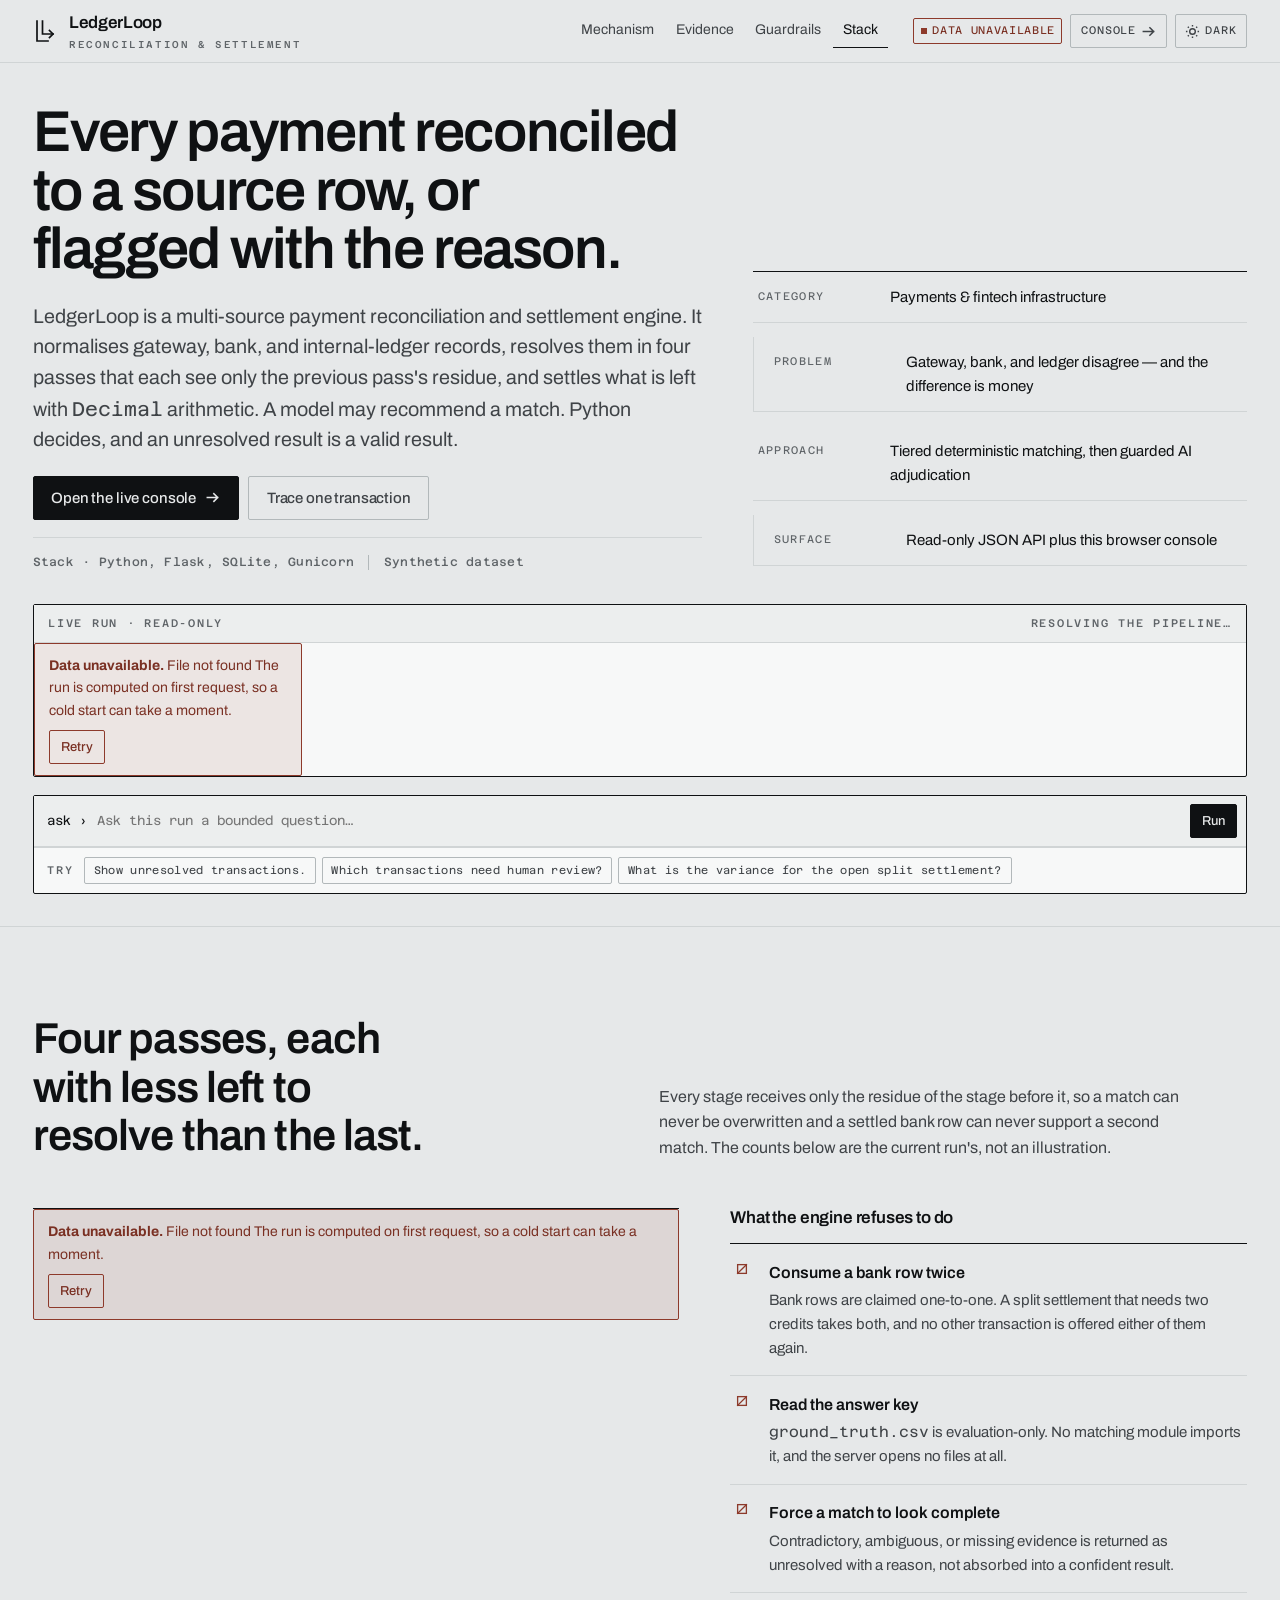
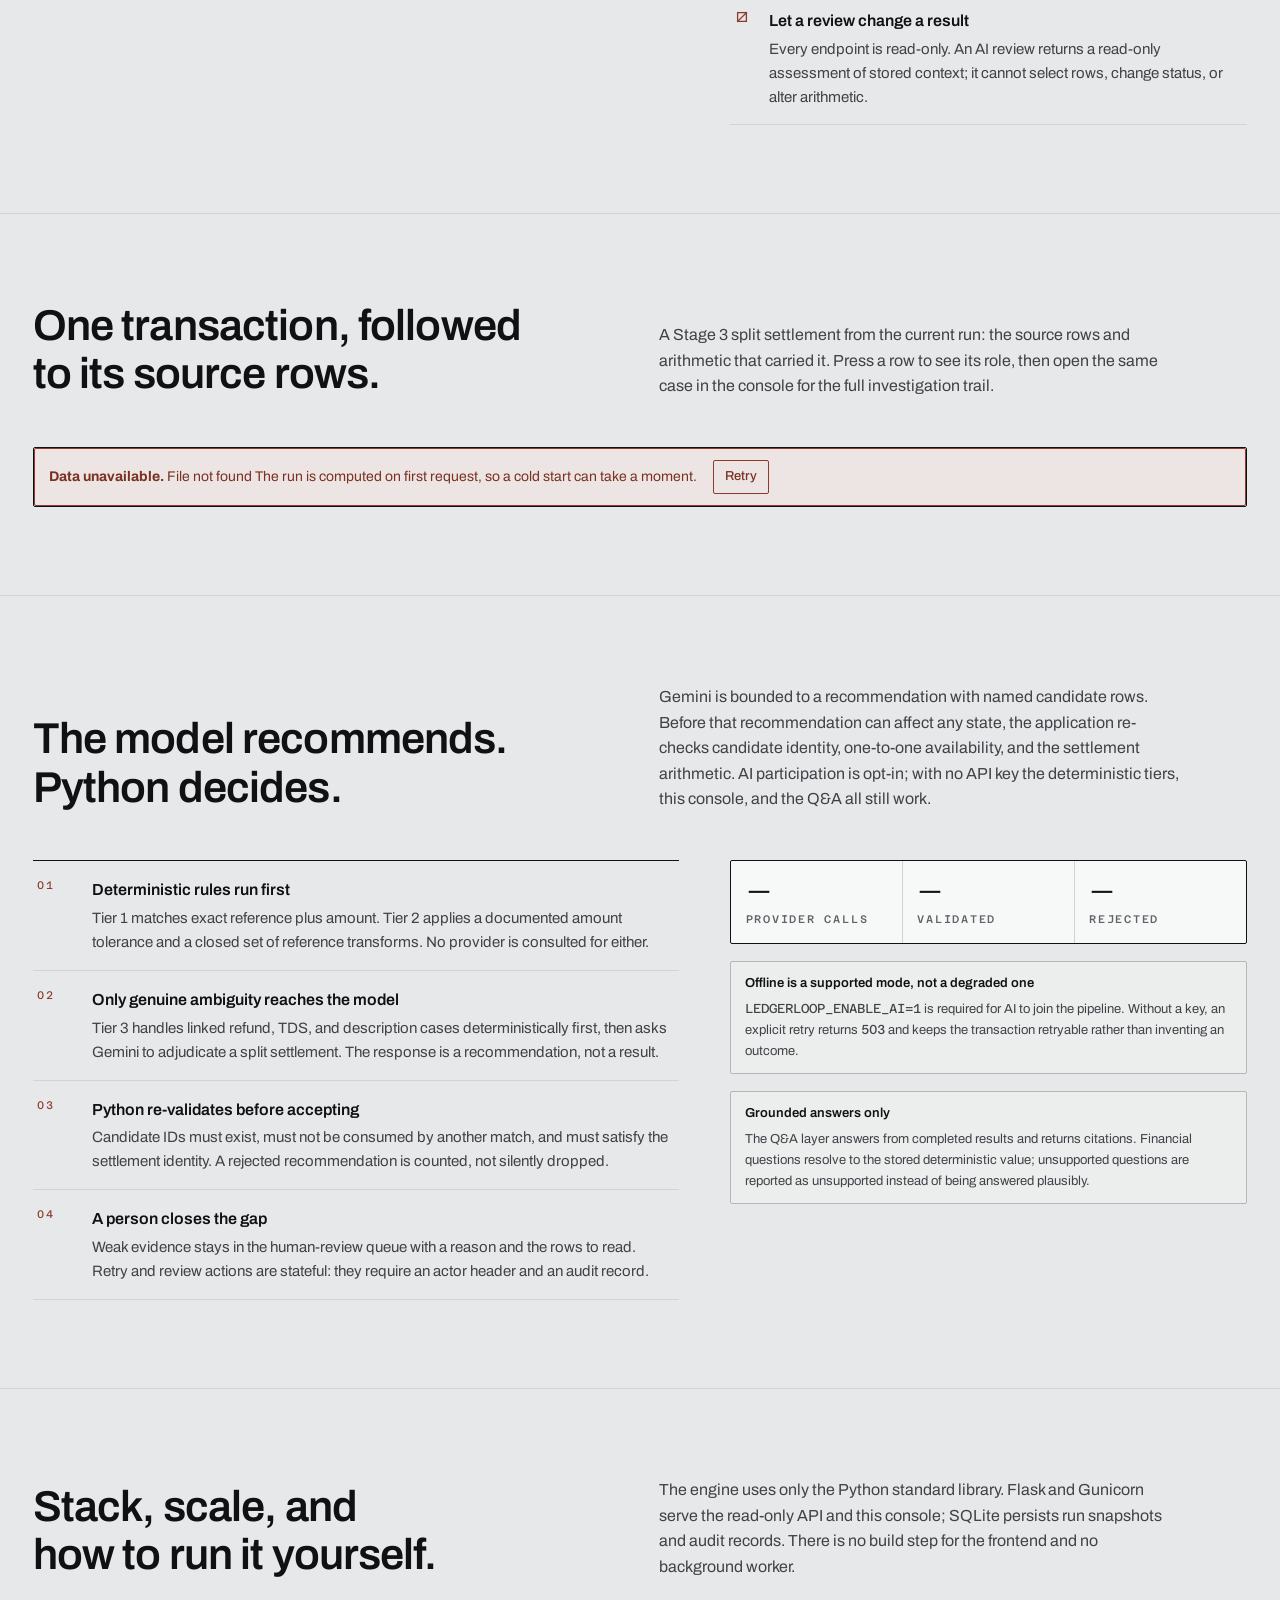
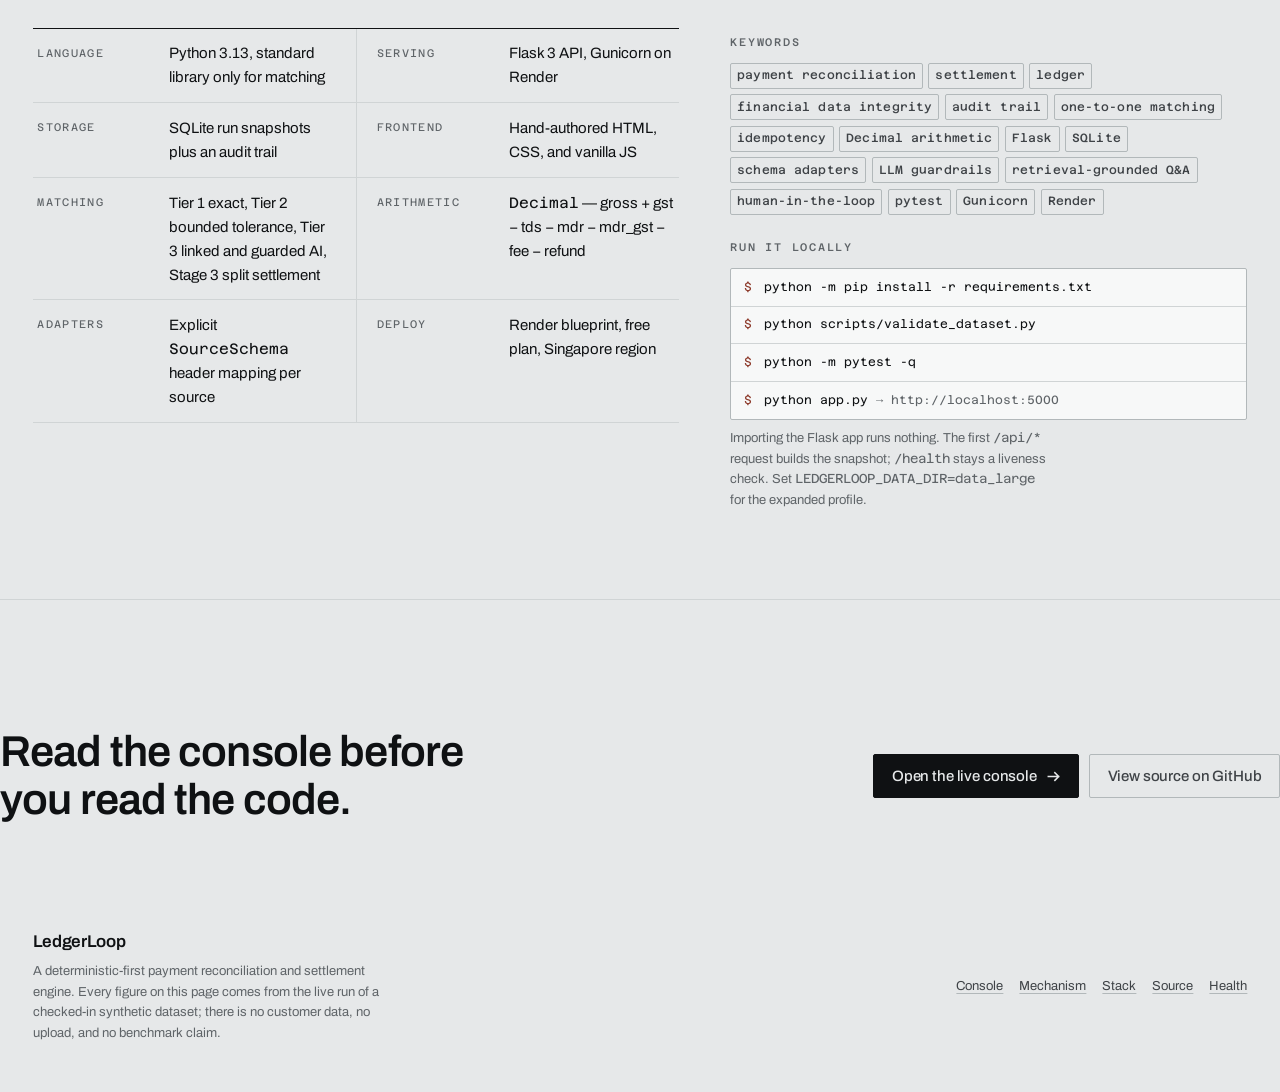
==== commit 9b651ab0: "bug fix" ====
--- a/ui/index.html
+++ b/ui/index.html
@@ -5,7 +5,7 @@
   <meta name="viewport" content="width=device-width, initial-scale=1.0">
   <meta name="color-scheme" content="light dark">
   <meta name="theme-color" content="#f0f1f1">
-  <title>LedgerLoop â€” Multi-source payment reconciliation and settlement engine</title>
+  <title>LedgerLoop — Multi-source payment reconciliation and settlement engine</title>
   <meta name="description" content="LedgerLoop reconciles payment gateway, bank settlement, and internal-ledger records through a deterministic-first pipeline, then settles the residue with Decimal arithmetic. Every outcome keeps its status, reason, evidence, and source rows.">
   <link rel="icon" href="data:image/svg+xml,<svg xmlns='http://www.w3.org/2000/svg' viewBox='0 0 26 26'><rect width='26' height='26' rx='3' fill='%230f1113'/><path d='M7 5v16h8' fill='none' stroke='%23fff' stroke-width='2.4' stroke-linecap='square'/><path d='M12 5v10h8' fill='none' stroke='%23d4795f' stroke-width='1.8' stroke-linecap='square'/></svg>">
   <link rel="preload" href="fonts/archivo-latin.woff2" as="font" type="font/woff2" crossorigin>
@@ -56,7 +56,7 @@
   </header>
 
   <main id="main">
-    <!-- â•â• The run: first viewport is the thesis, not a header â•â•â•â•â•â•â•â•â•â•â•â•â•â• -->
+    <!-- ══ The run: first viewport is the thesis, not a header ══════════════ -->
     <section class="hero">
       <div class="shell">
         <div class="hero__grid">
@@ -77,7 +77,7 @@
               <a class="btn btn--quiet" href="#evidence">Trace one transaction</a>
             </div>
             <div class="hero__meta">
-              <span class="meta">Stack Â· Python, Flask, SQLite, Gunicorn</span>
+              <span class="meta">Stack · Python, Flask, SQLite, Gunicorn</span>
               <span class="hero__meta-div" aria-hidden="true"></span>
               <span class="meta" id="source-scope">Synthetic dataset</span>
             </div>
@@ -85,7 +85,7 @@
 
           <dl class="hero__aside glance glance--stack" aria-label="At a glance">
             <div class="glance__cell"><dt>Category</dt><dd>Payments &amp; fintech infrastructure</dd></div>
-            <div class="glance__cell"><dt>Problem</dt><dd>Gateway, bank, and ledger disagree â€” and the difference is money</dd></div>
+            <div class="glance__cell"><dt>Problem</dt><dd>Gateway, bank, and ledger disagree — and the difference is money</dd></div>
             <div class="glance__cell"><dt>Approach</dt><dd>Tiered deterministic matching, then guarded AI adjudication</dd></div>
             <div class="glance__cell"><dt>Surface</dt><dd>Read-only JSON API plus this browser console</dd></div>
           </dl>
@@ -94,8 +94,8 @@
         <!-- Readout: press any figure and it prints its own evidence -->
         <div class="readout" id="readout" data-state="loading">
           <div class="readout__head">
-            <span class="label">Live run Â· read-only</span>
-            <span class="label" id="readout-identity">Resolving the pipelineâ€¦</span>
+            <span class="label">Live run · read-only</span>
+            <span class="label" id="readout-identity">Resolving the pipeline…</span>
           </div>
           <div class="readout__cells" id="readout-cells" role="group" aria-label="Live run figures. Select a figure to print its derivation."></div>
           <div class="drawer" id="figure-drawer" hidden>
@@ -112,9 +112,9 @@
         <!-- The command line: the real, bounded Settlement Q&A -->
         <form class="command" id="pitch-command" autocomplete="off">
           <div class="command__bar">
-            <label class="command__prompt" for="pitch-command-input">ask&nbsp;â€º</label>
+            <label class="command__prompt" for="pitch-command-input">ask&nbsp;›</label>
             <input class="command__input" id="pitch-command-input" name="question" type="text"
-                   placeholder="Ask this run a bounded questionâ€¦" aria-describedby="pitch-command-hint">
+                   placeholder="Ask this run a bounded question…" aria-describedby="pitch-command-hint">
             <button class="btn btn--sm btn--primary" type="submit">Run</button>
           </div>
           <div class="command__out" id="pitch-command-out" hidden aria-live="polite"></div>
@@ -133,7 +133,7 @@
       </div>
     </section>
 
-    <!-- â•â• Mechanism â•â•â•â•â•â•â•â•â•â•â•â•â•â•â•â•â•â•â•â•â•â•â•â•â•â•â•â•â•â•â•â•â•â•â•â•â•â•â•â•â•â•â•â•â•â•â•â•â•â•â•â•â•â• -->
+    <!-- ══ Mechanism ══════════════════════════════════════════════════════ -->
     <section class="section" id="mechanism">
       <div class="shell">
         <div class="section__head">
@@ -187,7 +187,7 @@
       </div>
     </section>
 
-    <!-- â•â• Evidence â•â•â•â•â•â•â•â•â•â•â•â•â•â•â•â•â•â•â•â•â•â•â•â•â•â•â•â•â•â•â•â•â•â•â•â•â•â•â•â•â•â•â•â•â•â•â•â•â•â•â•â•â•â• -->
+    <!-- ══ Evidence ══════════════════════════════════════════════════════ -->
     <section class="section" id="evidence">
       <div class="shell">
         <div class="section__head">
@@ -204,7 +204,7 @@
       </div>
     </section>
 
-    <!-- â•â• Guardrails â•â•â•â•â•â•â•â•â•â•â•â•â•â•â•â•â•â•â•â•â•â•â•â•â•â•â•â•â•â•â•â•â•â•â•â•â•â•â•â•â•â•â•â•â•â•â•â•â•â•â•â•â• -->
+    <!-- ══ Guardrails ═════════════════════════════════════════════════════ -->
     <section class="section" id="guardrails">
       <div class="shell">
         <div class="section__head">
@@ -251,9 +251,9 @@
 
           <div class="stack">
             <div class="counter-strip" id="governance-counters">
-              <div class="counter"><b class="counter__n">â€”</b><span class="label counter__k">Provider calls</span></div>
-              <div class="counter"><b class="counter__n">â€”</b><span class="label counter__k">Validated</span></div>
-              <div class="counter"><b class="counter__n">â€”</b><span class="label counter__k">Rejected</span></div>
+              <div class="counter"><b class="counter__n">—</b><span class="label counter__k">Provider calls</span></div>
+              <div class="counter"><b class="counter__n">—</b><span class="label counter__k">Validated</span></div>
+              <div class="counter"><b class="counter__n">—</b><span class="label counter__k">Rejected</span></div>
             </div>
             <div class="callout">
               <strong>Offline is a supported mode, not a degraded one</strong>
@@ -276,7 +276,7 @@
       </div>
     </section>
 
-    <!-- â•â• Stack â•â•â•â•â•â•â•â•â•â•â•â•â•â•â•â•â•â•â•â•â•â•â•â•â•â•â•â•â•â•â•â•â•â•â•â•â•â•â•â•â•â•â•â•â•â•â•â•â•â•â•â•â•â•â•â•â•â• -->
+    <!-- ══ Stack ══════════════════════════════════════════════════════════ -->
     <section class="section" id="stack">
       <div class="shell">
         <div class="section__head">
@@ -295,7 +295,7 @@
             <div class="glance__cell"><dt>Storage</dt><dd>SQLite run snapshots plus an audit trail</dd></div>
             <div class="glance__cell"><dt>Frontend</dt><dd>Hand-authored HTML, CSS, and vanilla JS</dd></div>
             <div class="glance__cell"><dt>Matching</dt><dd>Tier 1 exact, Tier 2 bounded tolerance, Tier 3 linked and guarded AI, Stage 3 split settlement</dd></div>
-            <div class="glance__cell"><dt>Arithmetic</dt><dd><span class="mono">Decimal</span> â€” gross + gst âˆ’ tds âˆ’ mdr âˆ’ mdr_gst âˆ’ fee âˆ’ refund</dd></div>
+            <div class="glance__cell"><dt>Arithmetic</dt><dd><span class="mono">Decimal</span> — gross + gst − tds − mdr − mdr_gst − fee − refund</dd></div>
             <div class="glance__cell"><dt>Adapters</dt><dd>Explicit <span class="mono">SourceSchema</span> header mapping per source</dd></div>
             <div class="glance__cell"><dt>Deploy</dt><dd>Render blueprint, free plan, Singapore region</dd></div>
           </dl>
@@ -330,7 +330,7 @@
                 <div class="shell-line"><span class="shell-line__ps1" aria-hidden="true">$</span><span class="shell-line__cmd">python -m pip install -r requirements.txt</span></div>
                 <div class="shell-line"><span class="shell-line__ps1" aria-hidden="true">$</span><span class="shell-line__cmd">python scripts/validate_dataset.py</span></div>
                 <div class="shell-line"><span class="shell-line__ps1" aria-hidden="true">$</span><span class="shell-line__cmd">python -m pytest -q</span></div>
-                <div class="shell-line"><span class="shell-line__ps1" aria-hidden="true">$</span><span class="shell-line__cmd">python app.py <em>â†’ http://localhost:5000</em></span></div>
+                <div class="shell-line"><span class="shell-line__ps1" aria-hidden="true">$</span><span class="shell-line__cmd">python app.py <em>→ http://localhost:5000</em></span></div>
               </div>
               <p class="drawer__note" style="margin-top:.5rem">
                 Importing the Flask app runs nothing. The first <span class="mono">/api/*</span> request builds
@@ -343,7 +343,7 @@
       </div>
     </section>
 
-    <!-- â•â• Close â•â•â•â•â•â•â•â•â•â•â•â•â•â•â•â•â•â•â•â•â•â•â•â•â•â•â•â•â•â•â•â•â•â•â•â•â•â•â•â•â•â•â•â•â•â•â•â•â•â•â•â•â•â•â•â•â•â• -->
+    <!-- ══ Close ══════════════════════════════════════════════════════════ -->
     <section class="section section--close">
       <div class="shell cta-band">
         <h2>Read the console before you read the code.</h2>
